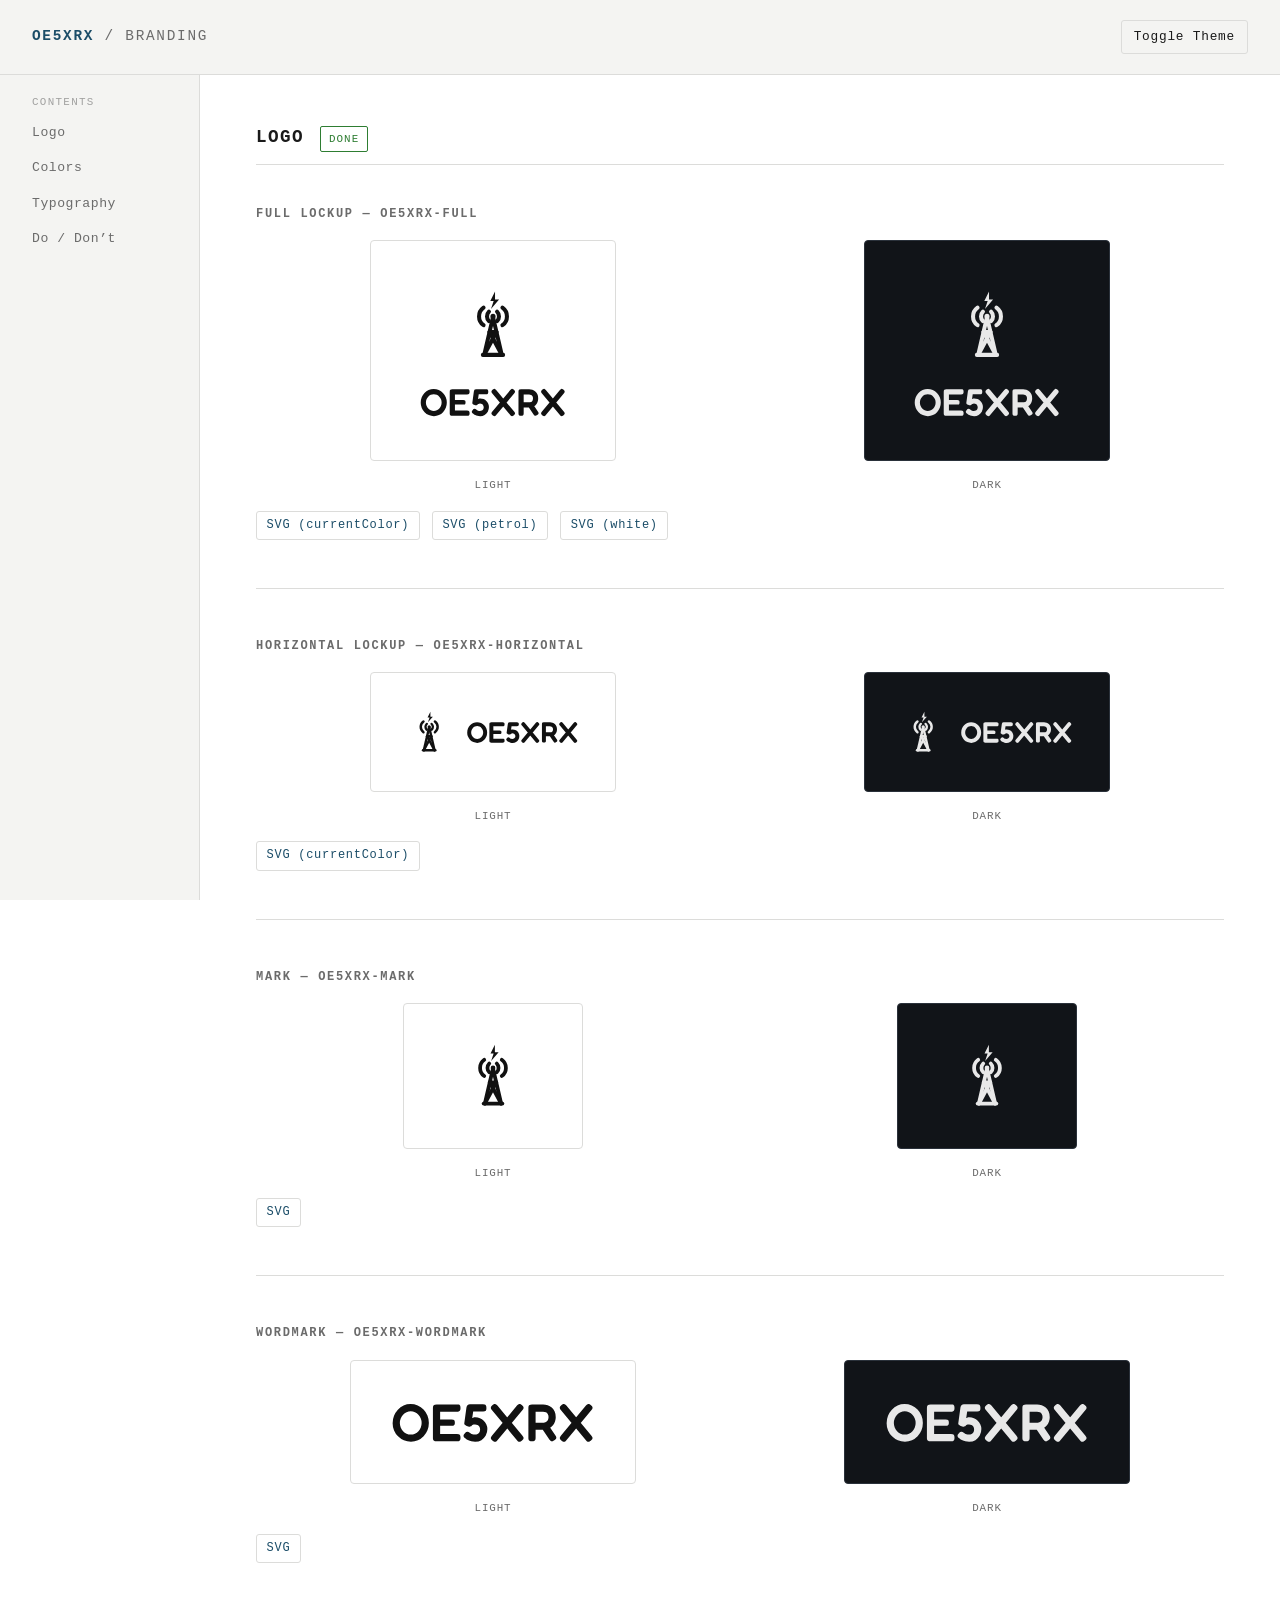
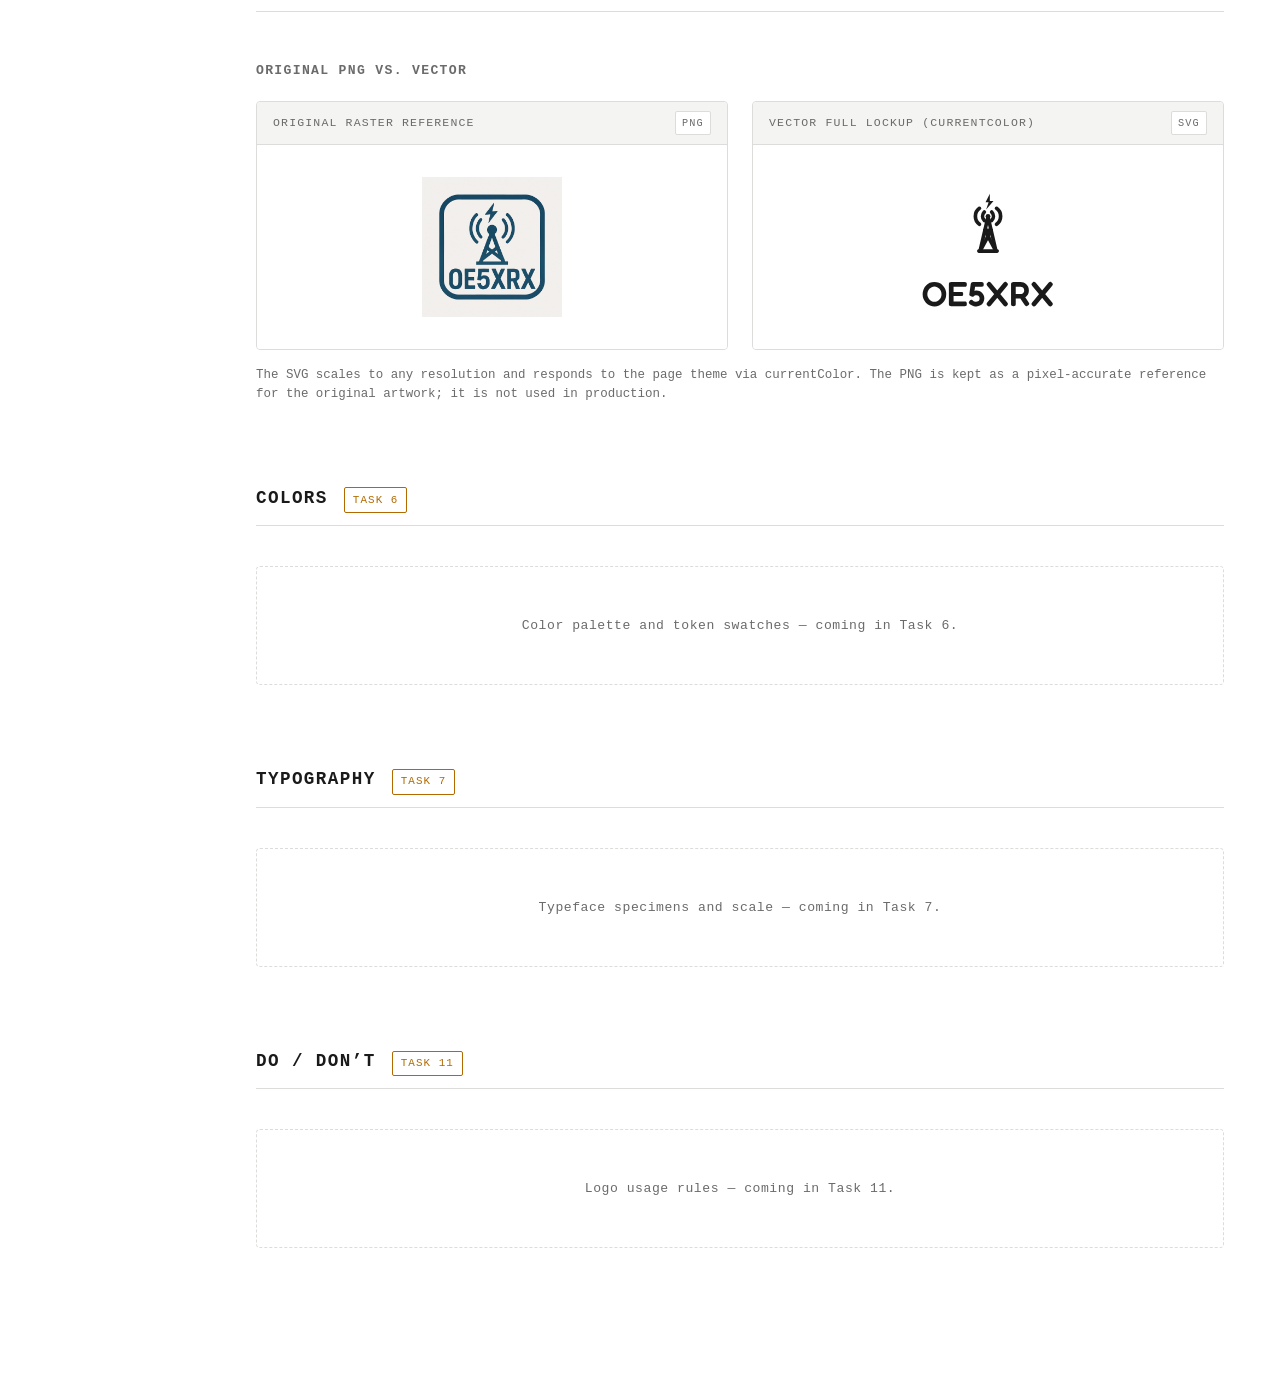
==== index.html @ 79e634cf "feat(site): guideline scaffold with theme toggle and logo section Co-Authored-By: Claude Sonnet 4.6 " ====
<!DOCTYPE html>
<html lang="en">
<head>
  <meta charset="UTF-8">
  <meta name="viewport" content="width=device-width, initial-scale=1.0">
  <title>OE5XRX Branding</title>
  <link rel="stylesheet" href="color/tokens.css">
  <link rel="stylesheet" href="site.css">
</head>
<body>

<header class="site-header">
  <span class="wordmark">OE5XRX <span>/ Branding</span></span>
  <button id="theme-toggle">Toggle Theme</button>
</header>

<nav class="site-nav" aria-label="Sections">
  <span class="nav-label">Contents</span>
  <ul>
    <li><a href="#logo">Logo</a></li>
    <li><a href="#colors">Colors</a></li>
    <li><a href="#typography">Typography</a></li>
    <li><a href="#usage">Do / Don&rsquo;t</a></li>
  </ul>
</nav>

<main class="site-main">

  <!-- ── LOGO ─────────────────────────────────────────────────────────── -->
  <section id="logo" class="section">
    <div class="section-header">
      <h2>Logo</h2>
      <span class="badge done">Done</span>
    </div>

    <!-- Full lockup -->
    <div class="logo-variant">
      <p class="logo-variant-name">Full Lockup — oe5xrx-full</p>
      <div class="swatch-row">
        <div class="swatch-col">
          <div class="swatch-light">
            <svg xmlns="http://www.w3.org/2000/svg" viewBox="0 0 200 172" role="img" aria-label="OE5XRX">
  <!-- Vertical lockup: mark centered top, wordmark below -->

  <!-- Mark (128x128 viewBox) centered in 200-wide canvas, scaled to 96px wide -->
  <!-- scale = 96/128 = 0.75, centered: x_offset = (200 - 96) / 2 = 52 -->
  <g transform="translate(52, 10) scale(0.75)">
    <g fill="none" stroke="currentColor" stroke-width="6"
       stroke-linecap="round" stroke-linejoin="round">
      <path d="M58 44 a10 10 0 0 0 0 14"/>
      <path d="M50 38 a16 16 0 0 0 0 26"/>
      <path d="M70 44 a10 10 0 0 1 0 14"/>
      <path d="M78 38 a16 16 0 0 1 0 26"/>
      <path d="M64 52 L51 108"/>
      <path d="M64 52 L77 108"/>
      <path d="M49 108 L79 108"/>
      <path d="M58.9 74 L69.1 74"/>
      <path d="M58.9 74 L77 108"/>
      <path d="M69.1 74 L51 108"/>
    </g>
    <circle cx="64" cy="51" r="3.8" fill="currentColor"/>
    <path d="M67 14 L60 28 L65 28 L61 40 L73 26 L67 26 Z" fill="currentColor"/>
  </g>

  <!-- Wordmark (360x96 viewBox) scaled to fit 176px wide, centered in 200 canvas -->
  <!-- scale = 176/360 = 0.4889, height = 96 * 0.4889 = 46.93px -->
  <!-- x_offset = (200 - 176) / 2 = 12 -->
  <!-- y_offset = 10 (top) + 96 (mark at scale 0.75) + 14 (gap) = 120 -->
  <g transform="translate(12, 120) scale(0.4889)">
    <path fill="currentColor" d="M45.80010411244143 79.84331077563769Q39.56643508322321 79.84331077563769 34.122949452074906 77.48314679854244Q28.6794638209266 75.12298282144717 24.547826652785005 70.92113482561166Q20.416189484643414 66.71928682977617 18.072228006246746 61.200191574547574Q15.728266527850078 55.68109631931898 15.728266527850078 49.373558884772024Q15.728266527850078 42.89081207704321 18.004267525594308 37.21235741618492Q20.28026852333854 31.533902755326636 24.307039519347562 27.25322154944885Q28.333810515356586 22.972540343571062 33.66197013847753 20.552967204580952Q38.99012976159847 18.133394065590842 45.06687379457937 18.133394065590842Q51.31975533576262 18.133394065590842 56.76419496018663 20.4873856622295Q62.208634584610635 22.841377258868157 66.29196430292865 27.06984364542278Q70.37529402124665 31.2983100319774 72.70235289297626 36.9217344017253Q75.02941176470588 42.5451587714732 75.02941176470588 49.042222266714724Q75.02941176470588 55.36368945127404 72.75566111400312 60.938872315434004Q70.48191046330037 66.51405517959397 66.43658471904374 70.78290174303281Q62.39125897478711 75.05174830647165 57.11474713445237 77.44752954105468Q51.838235294117645 79.84331077563769 45.80010411244143 79.84331077563769ZM45.33613488614215 68.01548672566372Q49.051405517959395 68.01548672566372 52.308107756376884 66.55726184279021Q55.56480999479438 65.09903695991672 58.011387298282145 62.51743883394066Q60.45796460176991 59.9358407079646 61.82977615825091 56.46560333618458Q63.20158771473191 52.995365964404556 63.20158771473191 49.001319178016224Q63.20158771473191 45.07274856845393 61.802771993753254 41.62701717855284Q60.40395627277459 38.18128578865175 57.94117647058823 35.54567933368038Q55.47839666840187 32.91007287870901 52.26818197297941 31.43564549713691Q49.057967277556955 29.96121811556481 45.39832252477535 29.96121811556481Q41.73867777199375 29.96121811556481 38.508979698073915 31.43564549713691Q35.27928162415409 32.91007287870901 32.81650182196773 35.52947683498178Q30.353722019781365 38.148880791254555 28.954906298802708 41.61875011415838Q27.55609057782405 45.088619437062206 27.55609057782405 49.04491903887778Q27.55609057782405 52.93636127017179 28.97200893631789 56.3928362523999Q30.387927294811732 59.849311234628026 32.83360445948291 62.45797159857378Q35.27928162415409 65.06663196251952 38.48210113434136 66.54105934409162Q41.684920644528646 68.01548672566372 45.33613488614215 68.01548672566372Z"/>
    <path fill="currentColor" d="M87.52693909422176 79.08719416970328Q84.7401093180635 79.08719416970328 83.5033185840708 78.26086673607497Q82.26652785007809 77.43453930244665 81.96948204060385 76.04652524726706Q81.67243623112962 74.65851119208746 81.67243623112962 73.11387298282145V24.54958355023426Q81.67243623112962 21.190265486725664 83.00644195731391 19.926470588235297Q84.34044768349818 18.66267568974493 87.78617907339927 18.66267568974493H120.96889640812077Q122.56754294638209 18.66267568974493 123.88534617386779 18.975923997917757Q125.20314940135347 19.289172306090585 126.01327433628319 20.525963040083294Q126.8233992712129 21.762753774076003 126.8233992712129 24.635996876626763Q126.8233992712129 27.422826652785012 125.9970718375846 28.659617386777725Q125.17074440395628 29.896408120770438 123.82593701197294 30.19345393024467Q122.48112961998959 30.4904997397189 120.88248308172827 30.4904997397189H93.4678552837064V43.301275377407606H112.24115044247787Q113.83979698073921 43.301275377407606 115.0225793857366 43.587519521082775Q116.205361790734 43.873763664757945 116.89666840187402 44.94852941176471Q117.58797501301406 46.023295158771475 117.58797501301406 48.57248828735034Q117.58797501301406 50.98125976054139 116.89666840187402 52.08302967204581Q116.205361790734 53.18479958355024 114.95236855804269 53.427837064029156Q113.69937532535138 53.670874544508074 112.06832378969287 53.670874544508074H93.4678552837064V67.25937011972931H120.96889640812077Q122.56754294638209 67.25937011972931 123.88534617386779 67.57261842790214Q125.20314940135347 67.88586673607496 126.01327433628319 69.12265747006768Q126.8233992712129 70.35944820406039 126.8233992712129 73.20028630921395Q126.8233992712129 75.98711608537221 125.9970718375846 77.22390681936491Q125.17074440395628 78.46069755335763 123.82593701197294 78.77394586153045Q122.48112961998959 79.08719416970328 120.88248308172827 79.08719416970328Z"/>
    <path fill="currentColor" d="M150.81389901093183 79.85411244143675Q147.30335762623636 79.85411244143675 144.5489328474753 79.1574049973972Q141.79450806871424 78.46069755335763 139.75839406559086 77.4615434669443Q137.7222800624675 76.46238938053098 136.39907600208227 75.53884695471109Q135.07587194169705 74.6153045288912 134.42777199375328 74.12922956793336Q133.32600208224883 73.20028630921395 132.54288131181676 72.27134305049454Q131.7597605413847 71.34239979177512 131.7597605413847 70.08940655908381Q131.7597605413847 69.09565330557002 132.31064549713693 68.04249089016139Q132.86153045288913 66.98932847475274 134.08211868818324 65.67152524726706Q135.1190786048933 64.42933368037481 136.15063768870382 63.85684539302447Q137.18219677251435 63.28435710567413 138.17595002602812 63.28435710567413Q139.0832899531494 63.28435710567413 140.09864653826133 63.75422956793337Q141.11400312337327 64.22410203019261 142.62623633524208 65.48789692868299Q143.1447162935971 65.90916189484643 144.00884955752213 66.49785268089536Q144.87298282144718 67.0865434669443 146.35821186881833 67.52941176470588Q147.8434409161895 67.97228006246746 150.2630140551796 67.97228006246746Q152.9202238417491 67.97228006246746 154.8537220197814 66.97852680895366Q156.78722019781367 65.98477355543987 157.8403826132223 64.14308953669963Q158.89354502863094 62.301405517959395 158.89354502863094 59.74141072358147Q158.89354502863094 57.300234252993235 157.79717595002603 55.43154606975534Q156.70080687142115 53.56285788651744 154.81051535658514 52.49349297241021Q152.9202238417491 51.42412805830297 150.5546590317543 51.42412805830297Q149.29086413326394 51.42412805830297 148.21609838625716 51.73197553357626Q147.1413326392504 52.03982300884956 146.36361270171787 52.504294638209274Q145.58589276418533 52.96876626756898 145.11061946902657 53.44403956272775Q144.3761061946903 54.124544508068716 143.59298542425822 54.610619469026545Q142.80986465382614 55.09669442998438 141.6000780843311 55.16150442477877Q140.56311816762104 55.291124414367516 139.47214992191567 55.021082769390944Q138.38118167621033 54.75104112441437 136.92295679333682 54.04893284747528Q134.7734252993233 52.96876626756898 133.87148620510152 52.10463300364394Q132.96954711087977 51.2404997397189 132.96954711087977 49.98750650702759L136.42608016657994 24.506376887038Q136.59890681936494 23.37220197813639 137.0039692868298 21.984187922956796Q137.40903175429466 20.596173867777203 138.62961998958878 19.559213951067157Q139.8502082248829 18.52225403435711 142.36699635606456 18.554659031754298L163.4842529932327 18.608667360749614Q165.05049453409686 18.608667360749614 166.33589276418536 18.92191566892244Q167.62129099427383 19.23516397709527 168.43141592920355 20.498958875585636Q169.24154086413327 21.762753774076003 169.24154086413327 24.657600208224885Q169.24154086413327 27.304008328995316 168.48542425819886 28.497592399791777Q167.72930765226445 29.69117647058824 166.47091358667362 29.961218115564815Q165.21251952108278 30.23125976054139 163.75429463820927 30.23125976054139H147.56259760541386L146.01795939614786 41.065330557001566Q146.69846434148883 40.590057261842794 147.49238677771996 40.31461478396669Q148.28630921395109 40.039172306090585 149.08563248308175 39.85014315460698Q149.88495575221242 39.66111400312338 150.66267568974493 39.66111400312338H151.19195731389902Q155.05895366996359 39.66111400312338 158.58029672045814 41.19495054659032Q162.10163977095266 42.72878709005727 164.8344612181156 45.450806871421136Q167.56728266527853 48.17282665278501 169.17133003643937 51.67256637168142Q170.77537740760022 55.17230609057783 170.77537740760022 59.104112441436754Q170.77537740760022 65.05583029672046 168.13977095262885 69.73295158771472Q165.50416449765748 74.410072878709 160.9944690265487 77.13209266007289Q156.4847735554399 79.85411244143675 150.81389901093183 79.85411244143675Z"/>
    <path fill="currentColor" d="M227.50572618427904 77.80179593961479Q225.75585632483086 79.29242581988548 224.43805309734518 79.76229828214471Q223.12024986985946 80.23217074440396 221.89966163456535 79.5894716293597Q220.67907339927123 78.94677251431547 219.21004685059867 77.25091098386257L178.46616345653308 28.416579906298807Q176.3598386257158 26.072618427902135 176.36523945861535 24.214731910463303Q176.37064029151486 22.35684539302447 178.8982300884956 20.088495575221245Q180.6480999479438 18.511452368558047 181.9659031754295 18.0577824049974Q183.2837064029152 17.604112441436754 184.53129880270694 18.23060905778241Q185.77889120249873 18.857105674128064 187.19390942217598 20.606975533576268L227.93779281624157 69.56012493492973Q230.13053097345136 71.97969807391983 230.1521343050495 73.77277459656429Q230.17373763664762 75.56585111920874 227.50572618427904 77.80179593961479ZM178.95223841749092 77.80179593961479Q176.37064029151486 75.56585111920874 176.36523945861535 73.77277459656429Q176.3598386257158 71.97969807391983 178.5201717855284 69.56012493492973L219.26405517959398 20.606975533576268Q220.73308172826654 18.857105674128064 221.95366996356066 18.23060905778241Q223.17425819885477 17.604112441436754 224.50826392503905 18.0577824049974Q225.84226965122335 18.511452368558047 227.55973451327435 20.088495575221245Q230.17373763664762 22.35684539302447 230.1521343050495 24.214731910463303Q230.13053097345136 26.072618427902135 227.99180114523688 28.416579906298807L187.2479177511713 77.25091098386257Q185.83289953149404 78.94677251431547 184.58530713170228 79.5894716293597Q183.3377147319105 80.23217074440396 182.0199115044248 79.76229828214471Q180.70210827693913 79.29242581988548 178.95223841749092 77.80179593961479Z"/>
    <path fill="currentColor" d="M243.7730348776679 79.03318584070797Q240.98620510150965 79.03318584070797 239.74941436751692 78.20685840707965Q238.5126236335242 77.38053097345133 238.21557782405 75.99251691827173Q237.91853201457576 74.60450286309214 237.91853201457576 73.05986465382614V24.517178552837066Q237.91853201457576 23.00494534096825 238.24798282144718 21.6763404476835Q238.5774336283186 20.347735554398753 239.8142243623113 19.50520562207184Q241.051015096304 18.66267568974493 243.85944820406039 18.66267568974493H262.0710567412806Q265.8408381051536 18.66267568974493 269.4972019781364 19.953474752732955Q273.1535658511192 21.24427381572098 276.13482561166063 23.84747527329516Q279.116085372202 26.45067673086934 280.90376106194697 30.355478917230613Q282.69143675169187 34.260281103591886 282.69143675169187 39.542295679333684Q282.69143675169187 43.031233732431026 281.6382743362832 46.390551795939615Q280.58511192087457 49.74986985944821 278.47338625715776 52.57450546590318Q276.36166059344094 55.39914107235815 273.2183758459136 57.402850078084334Q270.0750910983863 59.40655908381052 265.8624414367517 60.16267568974493H249.71395106715255V73.14627798021864Q249.71395106715255 74.69091618948465 249.40070275897972 76.03572358146799Q249.0874544508069 77.38053097345133 247.85066371681415 78.20685840707965Q246.61387298282145 79.03318584070797 243.7730348776679 79.03318584070797ZM280.40148360229045 77.51015096304009Q277.54984383133785 79.57326913066112 275.80537480478915 79.09259500260282Q274.0609057782405 78.61192087454451 272.21382092660076 76.03032274856845L257.3507287870901 54.16775117126497L270.59357105674127 52.407079646017706L281.92451847995835 69.13885996876627Q283.231520041645 71.06155648099949 283.56097084851643 72.4009630400833Q283.89042165538785 73.74036959916711 283.1343050494535 74.90694950546592Q282.37818844351904 76.07352941176471 280.40148360229045 77.51015096304009ZM249.71395106715255 48.486074960957836H263.04320666319626Q264.4042165538782 48.486074960957836 265.8084331077564 47.972995835502346Q267.2126496616346 47.459916710046855 268.34142373763666 46.352745965642896Q269.4701978136387 45.245575221238944 270.1831077563769 43.54971369078605Q270.8960176991151 41.85385216033316 270.8960176991151 39.45588235294118Q270.8960176991151 36.66905257678293 269.7888469547111 34.65994273815721Q268.68167621030716 32.6508328995315 266.67256637168146 31.5706663196252Q264.6634565330557 30.4904997397189 261.8982300884956 30.4904997397189H249.71395106715255Z"/>
    <path fill="currentColor" d="M340.36153045288916 77.80179593961479Q338.61166059344094 79.29242581988548 337.29385736595526 79.76229828214471Q335.9760541384696 80.23217074440396 334.7554659031755 79.5894716293597Q333.53487766788135 78.94677251431547 332.0658511192088 77.25091098386257L291.32196772514317 28.416579906298807Q289.21564289432587 26.072618427902135 289.2210437272254 24.214731910463303Q289.22644456012495 22.35684539302447 291.7540343571057 20.088495575221245Q293.5039042165539 18.511452368558047 294.8217074440396 18.0577824049974Q296.1395106715253 17.604112441436754 297.38710307131703 18.23060905778241Q298.6346954711088 18.857105674128064 300.04971369078606 20.606975533576268L340.7935970848516 69.56012493492973Q342.98633524206144 71.97969807391983 343.00793857365954 73.77277459656429Q343.0295419052577 75.56585111920874 340.36153045288916 77.80179593961479ZM291.808042686101 77.80179593961479Q289.22644456012495 75.56585111920874 289.2210437272254 73.77277459656429Q289.21564289432587 71.97969807391983 291.3759760541385 69.56012493492973L332.11985944820407 20.606975533576268Q333.5888859968766 18.857105674128064 334.8094742321707 18.23060905778241Q336.03006246746486 17.604112441436754 337.36406819364913 18.0577824049974Q338.6980739198334 18.511452368558047 340.41553878188444 20.088495575221245Q343.0295419052577 22.35684539302447 343.00793857365954 24.214731910463303Q342.98633524206144 26.072618427902135 340.84760541384696 28.416579906298807L300.1037220197814 77.25091098386257Q298.6887038001041 78.94677251431547 297.44111140031237 79.5894716293597Q296.19351900052055 80.23217074440396 294.87571577303487 79.76229828214471Q293.5579125455492 79.29242581988548 291.808042686101 77.80179593961479Z"/>
  </g>
</svg>
          </div>
          <span class="swatch-label">Light</span>
        </div>
        <div class="swatch-col">
          <div class="swatch-dark">
            <svg xmlns="http://www.w3.org/2000/svg" viewBox="0 0 200 172" role="img" aria-label="OE5XRX">
  <!-- Vertical lockup: mark centered top, wordmark below -->

  <!-- Mark (128x128 viewBox) centered in 200-wide canvas, scaled to 96px wide -->
  <!-- scale = 96/128 = 0.75, centered: x_offset = (200 - 96) / 2 = 52 -->
  <g transform="translate(52, 10) scale(0.75)">
    <g fill="none" stroke="currentColor" stroke-width="6"
       stroke-linecap="round" stroke-linejoin="round">
      <path d="M58 44 a10 10 0 0 0 0 14"/>
      <path d="M50 38 a16 16 0 0 0 0 26"/>
      <path d="M70 44 a10 10 0 0 1 0 14"/>
      <path d="M78 38 a16 16 0 0 1 0 26"/>
      <path d="M64 52 L51 108"/>
      <path d="M64 52 L77 108"/>
      <path d="M49 108 L79 108"/>
      <path d="M58.9 74 L69.1 74"/>
      <path d="M58.9 74 L77 108"/>
      <path d="M69.1 74 L51 108"/>
    </g>
    <circle cx="64" cy="51" r="3.8" fill="currentColor"/>
    <path d="M67 14 L60 28 L65 28 L61 40 L73 26 L67 26 Z" fill="currentColor"/>
  </g>

  <!-- Wordmark (360x96 viewBox) scaled to fit 176px wide, centered in 200 canvas -->
  <!-- scale = 176/360 = 0.4889, height = 96 * 0.4889 = 46.93px -->
  <!-- x_offset = (200 - 176) / 2 = 12 -->
  <!-- y_offset = 10 (top) + 96 (mark at scale 0.75) + 14 (gap) = 120 -->
  <g transform="translate(12, 120) scale(0.4889)">
    <path fill="currentColor" d="M45.80010411244143 79.84331077563769Q39.56643508322321 79.84331077563769 34.122949452074906 77.48314679854244Q28.6794638209266 75.12298282144717 24.547826652785005 70.92113482561166Q20.416189484643414 66.71928682977617 18.072228006246746 61.200191574547574Q15.728266527850078 55.68109631931898 15.728266527850078 49.373558884772024Q15.728266527850078 42.89081207704321 18.004267525594308 37.21235741618492Q20.28026852333854 31.533902755326636 24.307039519347562 27.25322154944885Q28.333810515356586 22.972540343571062 33.66197013847753 20.552967204580952Q38.99012976159847 18.133394065590842 45.06687379457937 18.133394065590842Q51.31975533576262 18.133394065590842 56.76419496018663 20.4873856622295Q62.208634584610635 22.841377258868157 66.29196430292865 27.06984364542278Q70.37529402124665 31.2983100319774 72.70235289297626 36.9217344017253Q75.02941176470588 42.5451587714732 75.02941176470588 49.042222266714724Q75.02941176470588 55.36368945127404 72.75566111400312 60.938872315434004Q70.48191046330037 66.51405517959397 66.43658471904374 70.78290174303281Q62.39125897478711 75.05174830647165 57.11474713445237 77.44752954105468Q51.838235294117645 79.84331077563769 45.80010411244143 79.84331077563769ZM45.33613488614215 68.01548672566372Q49.051405517959395 68.01548672566372 52.308107756376884 66.55726184279021Q55.56480999479438 65.09903695991672 58.011387298282145 62.51743883394066Q60.45796460176991 59.9358407079646 61.82977615825091 56.46560333618458Q63.20158771473191 52.995365964404556 63.20158771473191 49.001319178016224Q63.20158771473191 45.07274856845393 61.802771993753254 41.62701717855284Q60.40395627277459 38.18128578865175 57.94117647058823 35.54567933368038Q55.47839666840187 32.91007287870901 52.26818197297941 31.43564549713691Q49.057967277556955 29.96121811556481 45.39832252477535 29.96121811556481Q41.73867777199375 29.96121811556481 38.508979698073915 31.43564549713691Q35.27928162415409 32.91007287870901 32.81650182196773 35.52947683498178Q30.353722019781365 38.148880791254555 28.954906298802708 41.61875011415838Q27.55609057782405 45.088619437062206 27.55609057782405 49.04491903887778Q27.55609057782405 52.93636127017179 28.97200893631789 56.3928362523999Q30.387927294811732 59.849311234628026 32.83360445948291 62.45797159857378Q35.27928162415409 65.06663196251952 38.48210113434136 66.54105934409162Q41.684920644528646 68.01548672566372 45.33613488614215 68.01548672566372Z"/>
    <path fill="currentColor" d="M87.52693909422176 79.08719416970328Q84.7401093180635 79.08719416970328 83.5033185840708 78.26086673607497Q82.26652785007809 77.43453930244665 81.96948204060385 76.04652524726706Q81.67243623112962 74.65851119208746 81.67243623112962 73.11387298282145V24.54958355023426Q81.67243623112962 21.190265486725664 83.00644195731391 19.926470588235297Q84.34044768349818 18.66267568974493 87.78617907339927 18.66267568974493H120.96889640812077Q122.56754294638209 18.66267568974493 123.88534617386779 18.975923997917757Q125.20314940135347 19.289172306090585 126.01327433628319 20.525963040083294Q126.8233992712129 21.762753774076003 126.8233992712129 24.635996876626763Q126.8233992712129 27.422826652785012 125.9970718375846 28.659617386777725Q125.17074440395628 29.896408120770438 123.82593701197294 30.19345393024467Q122.48112961998959 30.4904997397189 120.88248308172827 30.4904997397189H93.4678552837064V43.301275377407606H112.24115044247787Q113.83979698073921 43.301275377407606 115.0225793857366 43.587519521082775Q116.205361790734 43.873763664757945 116.89666840187402 44.94852941176471Q117.58797501301406 46.023295158771475 117.58797501301406 48.57248828735034Q117.58797501301406 50.98125976054139 116.89666840187402 52.08302967204581Q116.205361790734 53.18479958355024 114.95236855804269 53.427837064029156Q113.69937532535138 53.670874544508074 112.06832378969287 53.670874544508074H93.4678552837064V67.25937011972931H120.96889640812077Q122.56754294638209 67.25937011972931 123.88534617386779 67.57261842790214Q125.20314940135347 67.88586673607496 126.01327433628319 69.12265747006768Q126.8233992712129 70.35944820406039 126.8233992712129 73.20028630921395Q126.8233992712129 75.98711608537221 125.9970718375846 77.22390681936491Q125.17074440395628 78.46069755335763 123.82593701197294 78.77394586153045Q122.48112961998959 79.08719416970328 120.88248308172827 79.08719416970328Z"/>
    <path fill="currentColor" d="M150.81389901093183 79.85411244143675Q147.30335762623636 79.85411244143675 144.5489328474753 79.1574049973972Q141.79450806871424 78.46069755335763 139.75839406559086 77.4615434669443Q137.7222800624675 76.46238938053098 136.39907600208227 75.53884695471109Q135.07587194169705 74.6153045288912 134.42777199375328 74.12922956793336Q133.32600208224883 73.20028630921395 132.54288131181676 72.27134305049454Q131.7597605413847 71.34239979177512 131.7597605413847 70.08940655908381Q131.7597605413847 69.09565330557002 132.31064549713693 68.04249089016139Q132.86153045288913 66.98932847475274 134.08211868818324 65.67152524726706Q135.1190786048933 64.42933368037481 136.15063768870382 63.85684539302447Q137.18219677251435 63.28435710567413 138.17595002602812 63.28435710567413Q139.0832899531494 63.28435710567413 140.09864653826133 63.75422956793337Q141.11400312337327 64.22410203019261 142.62623633524208 65.48789692868299Q143.1447162935971 65.90916189484643 144.00884955752213 66.49785268089536Q144.87298282144718 67.0865434669443 146.35821186881833 67.52941176470588Q147.8434409161895 67.97228006246746 150.2630140551796 67.97228006246746Q152.9202238417491 67.97228006246746 154.8537220197814 66.97852680895366Q156.78722019781367 65.98477355543987 157.8403826132223 64.14308953669963Q158.89354502863094 62.301405517959395 158.89354502863094 59.74141072358147Q158.89354502863094 57.300234252993235 157.79717595002603 55.43154606975534Q156.70080687142115 53.56285788651744 154.81051535658514 52.49349297241021Q152.9202238417491 51.42412805830297 150.5546590317543 51.42412805830297Q149.29086413326394 51.42412805830297 148.21609838625716 51.73197553357626Q147.1413326392504 52.03982300884956 146.36361270171787 52.504294638209274Q145.58589276418533 52.96876626756898 145.11061946902657 53.44403956272775Q144.3761061946903 54.124544508068716 143.59298542425822 54.610619469026545Q142.80986465382614 55.09669442998438 141.6000780843311 55.16150442477877Q140.56311816762104 55.291124414367516 139.47214992191567 55.021082769390944Q138.38118167621033 54.75104112441437 136.92295679333682 54.04893284747528Q134.7734252993233 52.96876626756898 133.87148620510152 52.10463300364394Q132.96954711087977 51.2404997397189 132.96954711087977 49.98750650702759L136.42608016657994 24.506376887038Q136.59890681936494 23.37220197813639 137.0039692868298 21.984187922956796Q137.40903175429466 20.596173867777203 138.62961998958878 19.559213951067157Q139.8502082248829 18.52225403435711 142.36699635606456 18.554659031754298L163.4842529932327 18.608667360749614Q165.05049453409686 18.608667360749614 166.33589276418536 18.92191566892244Q167.62129099427383 19.23516397709527 168.43141592920355 20.498958875585636Q169.24154086413327 21.762753774076003 169.24154086413327 24.657600208224885Q169.24154086413327 27.304008328995316 168.48542425819886 28.497592399791777Q167.72930765226445 29.69117647058824 166.47091358667362 29.961218115564815Q165.21251952108278 30.23125976054139 163.75429463820927 30.23125976054139H147.56259760541386L146.01795939614786 41.065330557001566Q146.69846434148883 40.590057261842794 147.49238677771996 40.31461478396669Q148.28630921395109 40.039172306090585 149.08563248308175 39.85014315460698Q149.88495575221242 39.66111400312338 150.66267568974493 39.66111400312338H151.19195731389902Q155.05895366996359 39.66111400312338 158.58029672045814 41.19495054659032Q162.10163977095266 42.72878709005727 164.8344612181156 45.450806871421136Q167.56728266527853 48.17282665278501 169.17133003643937 51.67256637168142Q170.77537740760022 55.17230609057783 170.77537740760022 59.104112441436754Q170.77537740760022 65.05583029672046 168.13977095262885 69.73295158771472Q165.50416449765748 74.410072878709 160.9944690265487 77.13209266007289Q156.4847735554399 79.85411244143675 150.81389901093183 79.85411244143675Z"/>
    <path fill="currentColor" d="M227.50572618427904 77.80179593961479Q225.75585632483086 79.29242581988548 224.43805309734518 79.76229828214471Q223.12024986985946 80.23217074440396 221.89966163456535 79.5894716293597Q220.67907339927123 78.94677251431547 219.21004685059867 77.25091098386257L178.46616345653308 28.416579906298807Q176.3598386257158 26.072618427902135 176.36523945861535 24.214731910463303Q176.37064029151486 22.35684539302447 178.8982300884956 20.088495575221245Q180.6480999479438 18.511452368558047 181.9659031754295 18.0577824049974Q183.2837064029152 17.604112441436754 184.53129880270694 18.23060905778241Q185.77889120249873 18.857105674128064 187.19390942217598 20.606975533576268L227.93779281624157 69.56012493492973Q230.13053097345136 71.97969807391983 230.1521343050495 73.77277459656429Q230.17373763664762 75.56585111920874 227.50572618427904 77.80179593961479ZM178.95223841749092 77.80179593961479Q176.37064029151486 75.56585111920874 176.36523945861535 73.77277459656429Q176.3598386257158 71.97969807391983 178.5201717855284 69.56012493492973L219.26405517959398 20.606975533576268Q220.73308172826654 18.857105674128064 221.95366996356066 18.23060905778241Q223.17425819885477 17.604112441436754 224.50826392503905 18.0577824049974Q225.84226965122335 18.511452368558047 227.55973451327435 20.088495575221245Q230.17373763664762 22.35684539302447 230.1521343050495 24.214731910463303Q230.13053097345136 26.072618427902135 227.99180114523688 28.416579906298807L187.2479177511713 77.25091098386257Q185.83289953149404 78.94677251431547 184.58530713170228 79.5894716293597Q183.3377147319105 80.23217074440396 182.0199115044248 79.76229828214471Q180.70210827693913 79.29242581988548 178.95223841749092 77.80179593961479Z"/>
    <path fill="currentColor" d="M243.7730348776679 79.03318584070797Q240.98620510150965 79.03318584070797 239.74941436751692 78.20685840707965Q238.5126236335242 77.38053097345133 238.21557782405 75.99251691827173Q237.91853201457576 74.60450286309214 237.91853201457576 73.05986465382614V24.517178552837066Q237.91853201457576 23.00494534096825 238.24798282144718 21.6763404476835Q238.5774336283186 20.347735554398753 239.8142243623113 19.50520562207184Q241.051015096304 18.66267568974493 243.85944820406039 18.66267568974493H262.0710567412806Q265.8408381051536 18.66267568974493 269.4972019781364 19.953474752732955Q273.1535658511192 21.24427381572098 276.13482561166063 23.84747527329516Q279.116085372202 26.45067673086934 280.90376106194697 30.355478917230613Q282.69143675169187 34.260281103591886 282.69143675169187 39.542295679333684Q282.69143675169187 43.031233732431026 281.6382743362832 46.390551795939615Q280.58511192087457 49.74986985944821 278.47338625715776 52.57450546590318Q276.36166059344094 55.39914107235815 273.2183758459136 57.402850078084334Q270.0750910983863 59.40655908381052 265.8624414367517 60.16267568974493H249.71395106715255V73.14627798021864Q249.71395106715255 74.69091618948465 249.40070275897972 76.03572358146799Q249.0874544508069 77.38053097345133 247.85066371681415 78.20685840707965Q246.61387298282145 79.03318584070797 243.7730348776679 79.03318584070797ZM280.40148360229045 77.51015096304009Q277.54984383133785 79.57326913066112 275.80537480478915 79.09259500260282Q274.0609057782405 78.61192087454451 272.21382092660076 76.03032274856845L257.3507287870901 54.16775117126497L270.59357105674127 52.407079646017706L281.92451847995835 69.13885996876627Q283.231520041645 71.06155648099949 283.56097084851643 72.4009630400833Q283.89042165538785 73.74036959916711 283.1343050494535 74.90694950546592Q282.37818844351904 76.07352941176471 280.40148360229045 77.51015096304009ZM249.71395106715255 48.486074960957836H263.04320666319626Q264.4042165538782 48.486074960957836 265.8084331077564 47.972995835502346Q267.2126496616346 47.459916710046855 268.34142373763666 46.352745965642896Q269.4701978136387 45.245575221238944 270.1831077563769 43.54971369078605Q270.8960176991151 41.85385216033316 270.8960176991151 39.45588235294118Q270.8960176991151 36.66905257678293 269.7888469547111 34.65994273815721Q268.68167621030716 32.6508328995315 266.67256637168146 31.5706663196252Q264.6634565330557 30.4904997397189 261.8982300884956 30.4904997397189H249.71395106715255Z"/>
    <path fill="currentColor" d="M340.36153045288916 77.80179593961479Q338.61166059344094 79.29242581988548 337.29385736595526 79.76229828214471Q335.9760541384696 80.23217074440396 334.7554659031755 79.5894716293597Q333.53487766788135 78.94677251431547 332.0658511192088 77.25091098386257L291.32196772514317 28.416579906298807Q289.21564289432587 26.072618427902135 289.2210437272254 24.214731910463303Q289.22644456012495 22.35684539302447 291.7540343571057 20.088495575221245Q293.5039042165539 18.511452368558047 294.8217074440396 18.0577824049974Q296.1395106715253 17.604112441436754 297.38710307131703 18.23060905778241Q298.6346954711088 18.857105674128064 300.04971369078606 20.606975533576268L340.7935970848516 69.56012493492973Q342.98633524206144 71.97969807391983 343.00793857365954 73.77277459656429Q343.0295419052577 75.56585111920874 340.36153045288916 77.80179593961479ZM291.808042686101 77.80179593961479Q289.22644456012495 75.56585111920874 289.2210437272254 73.77277459656429Q289.21564289432587 71.97969807391983 291.3759760541385 69.56012493492973L332.11985944820407 20.606975533576268Q333.5888859968766 18.857105674128064 334.8094742321707 18.23060905778241Q336.03006246746486 17.604112441436754 337.36406819364913 18.0577824049974Q338.6980739198334 18.511452368558047 340.41553878188444 20.088495575221245Q343.0295419052577 22.35684539302447 343.00793857365954 24.214731910463303Q342.98633524206144 26.072618427902135 340.84760541384696 28.416579906298807L300.1037220197814 77.25091098386257Q298.6887038001041 78.94677251431547 297.44111140031237 79.5894716293597Q296.19351900052055 80.23217074440396 294.87571577303487 79.76229828214471Q293.5579125455492 79.29242581988548 291.808042686101 77.80179593961479Z"/>
  </g>
</svg>
          </div>
          <span class="swatch-label">Dark</span>
        </div>
      </div>
      <div class="logo-downloads">
        <a href="logo/oe5xrx-full.svg" download>SVG (currentColor)</a>
        <a href="logo/oe5xrx-full-petrol.svg" download>SVG (petrol)</a>
        <a href="logo/oe5xrx-full-white.svg" download>SVG (white)</a>
      </div>
    </div>

    <!-- Horizontal lockup -->
    <div class="logo-variant">
      <p class="logo-variant-name">Horizontal Lockup — oe5xrx-horizontal</p>
      <div class="swatch-row">
        <div class="swatch-col">
          <div class="swatch-light">
            <svg xmlns="http://www.w3.org/2000/svg" viewBox="0 0 330 96" role="img" aria-label="OE5XRX">
  <!-- Horizontal lockup: mark left, wordmark right, vertically centered -->

  <!-- Mark (128x128 viewBox) scaled to 96px tall (matches canvas height) -->
  <!-- scale = 96/128 = 0.75, mark placed at left with small margin: x_offset=0 -->
  <!-- mark rendered width = 128 * 0.75 = 96px -->
  <g transform="translate(0, 0) scale(0.75)">
    <g fill="none" stroke="currentColor" stroke-width="6"
       stroke-linecap="round" stroke-linejoin="round">
      <path d="M58 44 a10 10 0 0 0 0 14"/>
      <path d="M50 38 a16 16 0 0 0 0 26"/>
      <path d="M70 44 a10 10 0 0 1 0 14"/>
      <path d="M78 38 a16 16 0 0 1 0 26"/>
      <path d="M64 52 L51 108"/>
      <path d="M64 52 L77 108"/>
      <path d="M49 108 L79 108"/>
      <path d="M58.9 74 L69.1 74"/>
      <path d="M58.9 74 L77 108"/>
      <path d="M69.1 74 L51 108"/>
    </g>
    <circle cx="64" cy="51" r="3.8" fill="currentColor"/>
    <path d="M67 14 L60 28 L65 28 L61 40 L73 26 L67 26 Z" fill="currentColor"/>
  </g>

  <!-- Wordmark (360x96 viewBox) scaled to fit in remaining width -->
  <!-- Available width: 330 - 96 (mark) - 12 (gap) = 222px -->
  <!-- scale = 222/360 = 0.6167, height = 96 * 0.6167 = 59.2px -->
  <!-- Vertical center: (96 - 59.2) / 2 = 18.4 -->
  <!-- x_offset = 96 + 12 = 108 -->
  <g transform="translate(108, 18.4) scale(0.6167)">
    <path fill="currentColor" d="M45.80010411244143 79.84331077563769Q39.56643508322321 79.84331077563769 34.122949452074906 77.48314679854244Q28.6794638209266 75.12298282144717 24.547826652785005 70.92113482561166Q20.416189484643414 66.71928682977617 18.072228006246746 61.200191574547574Q15.728266527850078 55.68109631931898 15.728266527850078 49.373558884772024Q15.728266527850078 42.89081207704321 18.004267525594308 37.21235741618492Q20.28026852333854 31.533902755326636 24.307039519347562 27.25322154944885Q28.333810515356586 22.972540343571062 33.66197013847753 20.552967204580952Q38.99012976159847 18.133394065590842 45.06687379457937 18.133394065590842Q51.31975533576262 18.133394065590842 56.76419496018663 20.4873856622295Q62.208634584610635 22.841377258868157 66.29196430292865 27.06984364542278Q70.37529402124665 31.2983100319774 72.70235289297626 36.9217344017253Q75.02941176470588 42.5451587714732 75.02941176470588 49.042222266714724Q75.02941176470588 55.36368945127404 72.75566111400312 60.938872315434004Q70.48191046330037 66.51405517959397 66.43658471904374 70.78290174303281Q62.39125897478711 75.05174830647165 57.11474713445237 77.44752954105468Q51.838235294117645 79.84331077563769 45.80010411244143 79.84331077563769ZM45.33613488614215 68.01548672566372Q49.051405517959395 68.01548672566372 52.308107756376884 66.55726184279021Q55.56480999479438 65.09903695991672 58.011387298282145 62.51743883394066Q60.45796460176991 59.9358407079646 61.82977615825091 56.46560333618458Q63.20158771473191 52.995365964404556 63.20158771473191 49.001319178016224Q63.20158771473191 45.07274856845393 61.802771993753254 41.62701717855284Q60.40395627277459 38.18128578865175 57.94117647058823 35.54567933368038Q55.47839666840187 32.91007287870901 52.26818197297941 31.43564549713691Q49.057967277556955 29.96121811556481 45.39832252477535 29.96121811556481Q41.73867777199375 29.96121811556481 38.508979698073915 31.43564549713691Q35.27928162415409 32.91007287870901 32.81650182196773 35.52947683498178Q30.353722019781365 38.148880791254555 28.954906298802708 41.61875011415838Q27.55609057782405 45.088619437062206 27.55609057782405 49.04491903887778Q27.55609057782405 52.93636127017179 28.97200893631789 56.3928362523999Q30.387927294811732 59.849311234628026 32.83360445948291 62.45797159857378Q35.27928162415409 65.06663196251952 38.48210113434136 66.54105934409162Q41.684920644528646 68.01548672566372 45.33613488614215 68.01548672566372Z"/>
    <path fill="currentColor" d="M87.52693909422176 79.08719416970328Q84.7401093180635 79.08719416970328 83.5033185840708 78.26086673607497Q82.26652785007809 77.43453930244665 81.96948204060385 76.04652524726706Q81.67243623112962 74.65851119208746 81.67243623112962 73.11387298282145V24.54958355023426Q81.67243623112962 21.190265486725664 83.00644195731391 19.926470588235297Q84.34044768349818 18.66267568974493 87.78617907339927 18.66267568974493H120.96889640812077Q122.56754294638209 18.66267568974493 123.88534617386779 18.975923997917757Q125.20314940135347 19.289172306090585 126.01327433628319 20.525963040083294Q126.8233992712129 21.762753774076003 126.8233992712129 24.635996876626763Q126.8233992712129 27.422826652785012 125.9970718375846 28.659617386777725Q125.17074440395628 29.896408120770438 123.82593701197294 30.19345393024467Q122.48112961998959 30.4904997397189 120.88248308172827 30.4904997397189H93.4678552837064V43.301275377407606H112.24115044247787Q113.83979698073921 43.301275377407606 115.0225793857366 43.587519521082775Q116.205361790734 43.873763664757945 116.89666840187402 44.94852941176471Q117.58797501301406 46.023295158771475 117.58797501301406 48.57248828735034Q117.58797501301406 50.98125976054139 116.89666840187402 52.08302967204581Q116.205361790734 53.18479958355024 114.95236855804269 53.427837064029156Q113.69937532535138 53.670874544508074 112.06832378969287 53.670874544508074H93.4678552837064V67.25937011972931H120.96889640812077Q122.56754294638209 67.25937011972931 123.88534617386779 67.57261842790214Q125.20314940135347 67.88586673607496 126.01327433628319 69.12265747006768Q126.8233992712129 70.35944820406039 126.8233992712129 73.20028630921395Q126.8233992712129 75.98711608537221 125.9970718375846 77.22390681936491Q125.17074440395628 78.46069755335763 123.82593701197294 78.77394586153045Q122.48112961998959 79.08719416970328 120.88248308172827 79.08719416970328Z"/>
    <path fill="currentColor" d="M150.81389901093183 79.85411244143675Q147.30335762623636 79.85411244143675 144.5489328474753 79.1574049973972Q141.79450806871424 78.46069755335763 139.75839406559086 77.4615434669443Q137.7222800624675 76.46238938053098 136.39907600208227 75.53884695471109Q135.07587194169705 74.6153045288912 134.42777199375328 74.12922956793336Q133.32600208224883 73.20028630921395 132.54288131181676 72.27134305049454Q131.7597605413847 71.34239979177512 131.7597605413847 70.08940655908381Q131.7597605413847 69.09565330557002 132.31064549713693 68.04249089016139Q132.86153045288913 66.98932847475274 134.08211868818324 65.67152524726706Q135.1190786048933 64.42933368037481 136.15063768870382 63.85684539302447Q137.18219677251435 63.28435710567413 138.17595002602812 63.28435710567413Q139.0832899531494 63.28435710567413 140.09864653826133 63.75422956793337Q141.11400312337327 64.22410203019261 142.62623633524208 65.48789692868299Q143.1447162935971 65.90916189484643 144.00884955752213 66.49785268089536Q144.87298282144718 67.0865434669443 146.35821186881833 67.52941176470588Q147.8434409161895 67.97228006246746 150.2630140551796 67.97228006246746Q152.9202238417491 67.97228006246746 154.8537220197814 66.97852680895366Q156.78722019781367 65.98477355543987 157.8403826132223 64.14308953669963Q158.89354502863094 62.301405517959395 158.89354502863094 59.74141072358147Q158.89354502863094 57.300234252993235 157.79717595002603 55.43154606975534Q156.70080687142115 53.56285788651744 154.81051535658514 52.49349297241021Q152.9202238417491 51.42412805830297 150.5546590317543 51.42412805830297Q149.29086413326394 51.42412805830297 148.21609838625716 51.73197553357626Q147.1413326392504 52.03982300884956 146.36361270171787 52.504294638209274Q145.58589276418533 52.96876626756898 145.11061946902657 53.44403956272775Q144.3761061946903 54.124544508068716 143.59298542425822 54.610619469026545Q142.80986465382614 55.09669442998438 141.6000780843311 55.16150442477877Q140.56311816762104 55.291124414367516 139.47214992191567 55.021082769390944Q138.38118167621033 54.75104112441437 136.92295679333682 54.04893284747528Q134.7734252993233 52.96876626756898 133.87148620510152 52.10463300364394Q132.96954711087977 51.2404997397189 132.96954711087977 49.98750650702759L136.42608016657994 24.506376887038Q136.59890681936494 23.37220197813639 137.0039692868298 21.984187922956796Q137.40903175429466 20.596173867777203 138.62961998958878 19.559213951067157Q139.8502082248829 18.52225403435711 142.36699635606456 18.554659031754298L163.4842529932327 18.608667360749614Q165.05049453409686 18.608667360749614 166.33589276418536 18.92191566892244Q167.62129099427383 19.23516397709527 168.43141592920355 20.498958875585636Q169.24154086413327 21.762753774076003 169.24154086413327 24.657600208224885Q169.24154086413327 27.304008328995316 168.48542425819886 28.497592399791777Q167.72930765226445 29.69117647058824 166.47091358667362 29.961218115564815Q165.21251952108278 30.23125976054139 163.75429463820927 30.23125976054139H147.56259760541386L146.01795939614786 41.065330557001566Q146.69846434148883 40.590057261842794 147.49238677771996 40.31461478396669Q148.28630921395109 40.039172306090585 149.08563248308175 39.85014315460698Q149.88495575221242 39.66111400312338 150.66267568974493 39.66111400312338H151.19195731389902Q155.05895366996359 39.66111400312338 158.58029672045814 41.19495054659032Q162.10163977095266 42.72878709005727 164.8344612181156 45.450806871421136Q167.56728266527853 48.17282665278501 169.17133003643937 51.67256637168142Q170.77537740760022 55.17230609057783 170.77537740760022 59.104112441436754Q170.77537740760022 65.05583029672046 168.13977095262885 69.73295158771472Q165.50416449765748 74.410072878709 160.9944690265487 77.13209266007289Q156.4847735554399 79.85411244143675 150.81389901093183 79.85411244143675Z"/>
    <path fill="currentColor" d="M227.50572618427904 77.80179593961479Q225.75585632483086 79.29242581988548 224.43805309734518 79.76229828214471Q223.12024986985946 80.23217074440396 221.89966163456535 79.5894716293597Q220.67907339927123 78.94677251431547 219.21004685059867 77.25091098386257L178.46616345653308 28.416579906298807Q176.3598386257158 26.072618427902135 176.36523945861535 24.214731910463303Q176.37064029151486 22.35684539302447 178.8982300884956 20.088495575221245Q180.6480999479438 18.511452368558047 181.9659031754295 18.0577824049974Q183.2837064029152 17.604112441436754 184.53129880270694 18.23060905778241Q185.77889120249873 18.857105674128064 187.19390942217598 20.606975533576268L227.93779281624157 69.56012493492973Q230.13053097345136 71.97969807391983 230.1521343050495 73.77277459656429Q230.17373763664762 75.56585111920874 227.50572618427904 77.80179593961479ZM178.95223841749092 77.80179593961479Q176.37064029151486 75.56585111920874 176.36523945861535 73.77277459656429Q176.3598386257158 71.97969807391983 178.5201717855284 69.56012493492973L219.26405517959398 20.606975533576268Q220.73308172826654 18.857105674128064 221.95366996356066 18.23060905778241Q223.17425819885477 17.604112441436754 224.50826392503905 18.0577824049974Q225.84226965122335 18.511452368558047 227.55973451327435 20.088495575221245Q230.17373763664762 22.35684539302447 230.1521343050495 24.214731910463303Q230.13053097345136 26.072618427902135 227.99180114523688 28.416579906298807L187.2479177511713 77.25091098386257Q185.83289953149404 78.94677251431547 184.58530713170228 79.5894716293597Q183.3377147319105 80.23217074440396 182.0199115044248 79.76229828214471Q180.70210827693913 79.29242581988548 178.95223841749092 77.80179593961479Z"/>
    <path fill="currentColor" d="M243.7730348776679 79.03318584070797Q240.98620510150965 79.03318584070797 239.74941436751692 78.20685840707965Q238.5126236335242 77.38053097345133 238.21557782405 75.99251691827173Q237.91853201457576 74.60450286309214 237.91853201457576 73.05986465382614V24.517178552837066Q237.91853201457576 23.00494534096825 238.24798282144718 21.6763404476835Q238.5774336283186 20.347735554398753 239.8142243623113 19.50520562207184Q241.051015096304 18.66267568974493 243.85944820406039 18.66267568974493H262.0710567412806Q265.8408381051536 18.66267568974493 269.4972019781364 19.953474752732955Q273.1535658511192 21.24427381572098 276.13482561166063 23.84747527329516Q279.116085372202 26.45067673086934 280.90376106194697 30.355478917230613Q282.69143675169187 34.260281103591886 282.69143675169187 39.542295679333684Q282.69143675169187 43.031233732431026 281.6382743362832 46.390551795939615Q280.58511192087457 49.74986985944821 278.47338625715776 52.57450546590318Q276.36166059344094 55.39914107235815 273.2183758459136 57.402850078084334Q270.0750910983863 59.40655908381052 265.8624414367517 60.16267568974493H249.71395106715255V73.14627798021864Q249.71395106715255 74.69091618948465 249.40070275897972 76.03572358146799Q249.0874544508069 77.38053097345133 247.85066371681415 78.20685840707965Q246.61387298282145 79.03318584070797 243.7730348776679 79.03318584070797ZM280.40148360229045 77.51015096304009Q277.54984383133785 79.57326913066112 275.80537480478915 79.09259500260282Q274.0609057782405 78.61192087454451 272.21382092660076 76.03032274856845L257.3507287870901 54.16775117126497L270.59357105674127 52.407079646017706L281.92451847995835 69.13885996876627Q283.231520041645 71.06155648099949 283.56097084851643 72.4009630400833Q283.89042165538785 73.74036959916711 283.1343050494535 74.90694950546592Q282.37818844351904 76.07352941176471 280.40148360229045 77.51015096304009ZM249.71395106715255 48.486074960957836H263.04320666319626Q264.4042165538782 48.486074960957836 265.8084331077564 47.972995835502346Q267.2126496616346 47.459916710046855 268.34142373763666 46.352745965642896Q269.4701978136387 45.245575221238944 270.1831077563769 43.54971369078605Q270.8960176991151 41.85385216033316 270.8960176991151 39.45588235294118Q270.8960176991151 36.66905257678293 269.7888469547111 34.65994273815721Q268.68167621030716 32.6508328995315 266.67256637168146 31.5706663196252Q264.6634565330557 30.4904997397189 261.8982300884956 30.4904997397189H249.71395106715255Z"/>
    <path fill="currentColor" d="M340.36153045288916 77.80179593961479Q338.61166059344094 79.29242581988548 337.29385736595526 79.76229828214471Q335.9760541384696 80.23217074440396 334.7554659031755 79.5894716293597Q333.53487766788135 78.94677251431547 332.0658511192088 77.25091098386257L291.32196772514317 28.416579906298807Q289.21564289432587 26.072618427902135 289.2210437272254 24.214731910463303Q289.22644456012495 22.35684539302447 291.7540343571057 20.088495575221245Q293.5039042165539 18.511452368558047 294.8217074440396 18.0577824049974Q296.1395106715253 17.604112441436754 297.38710307131703 18.23060905778241Q298.6346954711088 18.857105674128064 300.04971369078606 20.606975533576268L340.7935970848516 69.56012493492973Q342.98633524206144 71.97969807391983 343.00793857365954 73.77277459656429Q343.0295419052577 75.56585111920874 340.36153045288916 77.80179593961479ZM291.808042686101 77.80179593961479Q289.22644456012495 75.56585111920874 289.2210437272254 73.77277459656429Q289.21564289432587 71.97969807391983 291.3759760541385 69.56012493492973L332.11985944820407 20.606975533576268Q333.5888859968766 18.857105674128064 334.8094742321707 18.23060905778241Q336.03006246746486 17.604112441436754 337.36406819364913 18.0577824049974Q338.6980739198334 18.511452368558047 340.41553878188444 20.088495575221245Q343.0295419052577 22.35684539302447 343.00793857365954 24.214731910463303Q342.98633524206144 26.072618427902135 340.84760541384696 28.416579906298807L300.1037220197814 77.25091098386257Q298.6887038001041 78.94677251431547 297.44111140031237 79.5894716293597Q296.19351900052055 80.23217074440396 294.87571577303487 79.76229828214471Q293.5579125455492 79.29242581988548 291.808042686101 77.80179593961479Z"/>
  </g>
</svg>
          </div>
          <span class="swatch-label">Light</span>
        </div>
        <div class="swatch-col">
          <div class="swatch-dark">
            <svg xmlns="http://www.w3.org/2000/svg" viewBox="0 0 330 96" role="img" aria-label="OE5XRX">
  <!-- Horizontal lockup: mark left, wordmark right, vertically centered -->

  <!-- Mark (128x128 viewBox) scaled to 96px tall (matches canvas height) -->
  <!-- scale = 96/128 = 0.75, mark placed at left with small margin: x_offset=0 -->
  <!-- mark rendered width = 128 * 0.75 = 96px -->
  <g transform="translate(0, 0) scale(0.75)">
    <g fill="none" stroke="currentColor" stroke-width="6"
       stroke-linecap="round" stroke-linejoin="round">
      <path d="M58 44 a10 10 0 0 0 0 14"/>
      <path d="M50 38 a16 16 0 0 0 0 26"/>
      <path d="M70 44 a10 10 0 0 1 0 14"/>
      <path d="M78 38 a16 16 0 0 1 0 26"/>
      <path d="M64 52 L51 108"/>
      <path d="M64 52 L77 108"/>
      <path d="M49 108 L79 108"/>
      <path d="M58.9 74 L69.1 74"/>
      <path d="M58.9 74 L77 108"/>
      <path d="M69.1 74 L51 108"/>
    </g>
    <circle cx="64" cy="51" r="3.8" fill="currentColor"/>
    <path d="M67 14 L60 28 L65 28 L61 40 L73 26 L67 26 Z" fill="currentColor"/>
  </g>

  <!-- Wordmark (360x96 viewBox) scaled to fit in remaining width -->
  <!-- Available width: 330 - 96 (mark) - 12 (gap) = 222px -->
  <!-- scale = 222/360 = 0.6167, height = 96 * 0.6167 = 59.2px -->
  <!-- Vertical center: (96 - 59.2) / 2 = 18.4 -->
  <!-- x_offset = 96 + 12 = 108 -->
  <g transform="translate(108, 18.4) scale(0.6167)">
    <path fill="currentColor" d="M45.80010411244143 79.84331077563769Q39.56643508322321 79.84331077563769 34.122949452074906 77.48314679854244Q28.6794638209266 75.12298282144717 24.547826652785005 70.92113482561166Q20.416189484643414 66.71928682977617 18.072228006246746 61.200191574547574Q15.728266527850078 55.68109631931898 15.728266527850078 49.373558884772024Q15.728266527850078 42.89081207704321 18.004267525594308 37.21235741618492Q20.28026852333854 31.533902755326636 24.307039519347562 27.25322154944885Q28.333810515356586 22.972540343571062 33.66197013847753 20.552967204580952Q38.99012976159847 18.133394065590842 45.06687379457937 18.133394065590842Q51.31975533576262 18.133394065590842 56.76419496018663 20.4873856622295Q62.208634584610635 22.841377258868157 66.29196430292865 27.06984364542278Q70.37529402124665 31.2983100319774 72.70235289297626 36.9217344017253Q75.02941176470588 42.5451587714732 75.02941176470588 49.042222266714724Q75.02941176470588 55.36368945127404 72.75566111400312 60.938872315434004Q70.48191046330037 66.51405517959397 66.43658471904374 70.78290174303281Q62.39125897478711 75.05174830647165 57.11474713445237 77.44752954105468Q51.838235294117645 79.84331077563769 45.80010411244143 79.84331077563769ZM45.33613488614215 68.01548672566372Q49.051405517959395 68.01548672566372 52.308107756376884 66.55726184279021Q55.56480999479438 65.09903695991672 58.011387298282145 62.51743883394066Q60.45796460176991 59.9358407079646 61.82977615825091 56.46560333618458Q63.20158771473191 52.995365964404556 63.20158771473191 49.001319178016224Q63.20158771473191 45.07274856845393 61.802771993753254 41.62701717855284Q60.40395627277459 38.18128578865175 57.94117647058823 35.54567933368038Q55.47839666840187 32.91007287870901 52.26818197297941 31.43564549713691Q49.057967277556955 29.96121811556481 45.39832252477535 29.96121811556481Q41.73867777199375 29.96121811556481 38.508979698073915 31.43564549713691Q35.27928162415409 32.91007287870901 32.81650182196773 35.52947683498178Q30.353722019781365 38.148880791254555 28.954906298802708 41.61875011415838Q27.55609057782405 45.088619437062206 27.55609057782405 49.04491903887778Q27.55609057782405 52.93636127017179 28.97200893631789 56.3928362523999Q30.387927294811732 59.849311234628026 32.83360445948291 62.45797159857378Q35.27928162415409 65.06663196251952 38.48210113434136 66.54105934409162Q41.684920644528646 68.01548672566372 45.33613488614215 68.01548672566372Z"/>
    <path fill="currentColor" d="M87.52693909422176 79.08719416970328Q84.7401093180635 79.08719416970328 83.5033185840708 78.26086673607497Q82.26652785007809 77.43453930244665 81.96948204060385 76.04652524726706Q81.67243623112962 74.65851119208746 81.67243623112962 73.11387298282145V24.54958355023426Q81.67243623112962 21.190265486725664 83.00644195731391 19.926470588235297Q84.34044768349818 18.66267568974493 87.78617907339927 18.66267568974493H120.96889640812077Q122.56754294638209 18.66267568974493 123.88534617386779 18.975923997917757Q125.20314940135347 19.289172306090585 126.01327433628319 20.525963040083294Q126.8233992712129 21.762753774076003 126.8233992712129 24.635996876626763Q126.8233992712129 27.422826652785012 125.9970718375846 28.659617386777725Q125.17074440395628 29.896408120770438 123.82593701197294 30.19345393024467Q122.48112961998959 30.4904997397189 120.88248308172827 30.4904997397189H93.4678552837064V43.301275377407606H112.24115044247787Q113.83979698073921 43.301275377407606 115.0225793857366 43.587519521082775Q116.205361790734 43.873763664757945 116.89666840187402 44.94852941176471Q117.58797501301406 46.023295158771475 117.58797501301406 48.57248828735034Q117.58797501301406 50.98125976054139 116.89666840187402 52.08302967204581Q116.205361790734 53.18479958355024 114.95236855804269 53.427837064029156Q113.69937532535138 53.670874544508074 112.06832378969287 53.670874544508074H93.4678552837064V67.25937011972931H120.96889640812077Q122.56754294638209 67.25937011972931 123.88534617386779 67.57261842790214Q125.20314940135347 67.88586673607496 126.01327433628319 69.12265747006768Q126.8233992712129 70.35944820406039 126.8233992712129 73.20028630921395Q126.8233992712129 75.98711608537221 125.9970718375846 77.22390681936491Q125.17074440395628 78.46069755335763 123.82593701197294 78.77394586153045Q122.48112961998959 79.08719416970328 120.88248308172827 79.08719416970328Z"/>
    <path fill="currentColor" d="M150.81389901093183 79.85411244143675Q147.30335762623636 79.85411244143675 144.5489328474753 79.1574049973972Q141.79450806871424 78.46069755335763 139.75839406559086 77.4615434669443Q137.7222800624675 76.46238938053098 136.39907600208227 75.53884695471109Q135.07587194169705 74.6153045288912 134.42777199375328 74.12922956793336Q133.32600208224883 73.20028630921395 132.54288131181676 72.27134305049454Q131.7597605413847 71.34239979177512 131.7597605413847 70.08940655908381Q131.7597605413847 69.09565330557002 132.31064549713693 68.04249089016139Q132.86153045288913 66.98932847475274 134.08211868818324 65.67152524726706Q135.1190786048933 64.42933368037481 136.15063768870382 63.85684539302447Q137.18219677251435 63.28435710567413 138.17595002602812 63.28435710567413Q139.0832899531494 63.28435710567413 140.09864653826133 63.75422956793337Q141.11400312337327 64.22410203019261 142.62623633524208 65.48789692868299Q143.1447162935971 65.90916189484643 144.00884955752213 66.49785268089536Q144.87298282144718 67.0865434669443 146.35821186881833 67.52941176470588Q147.8434409161895 67.97228006246746 150.2630140551796 67.97228006246746Q152.9202238417491 67.97228006246746 154.8537220197814 66.97852680895366Q156.78722019781367 65.98477355543987 157.8403826132223 64.14308953669963Q158.89354502863094 62.301405517959395 158.89354502863094 59.74141072358147Q158.89354502863094 57.300234252993235 157.79717595002603 55.43154606975534Q156.70080687142115 53.56285788651744 154.81051535658514 52.49349297241021Q152.9202238417491 51.42412805830297 150.5546590317543 51.42412805830297Q149.29086413326394 51.42412805830297 148.21609838625716 51.73197553357626Q147.1413326392504 52.03982300884956 146.36361270171787 52.504294638209274Q145.58589276418533 52.96876626756898 145.11061946902657 53.44403956272775Q144.3761061946903 54.124544508068716 143.59298542425822 54.610619469026545Q142.80986465382614 55.09669442998438 141.6000780843311 55.16150442477877Q140.56311816762104 55.291124414367516 139.47214992191567 55.021082769390944Q138.38118167621033 54.75104112441437 136.92295679333682 54.04893284747528Q134.7734252993233 52.96876626756898 133.87148620510152 52.10463300364394Q132.96954711087977 51.2404997397189 132.96954711087977 49.98750650702759L136.42608016657994 24.506376887038Q136.59890681936494 23.37220197813639 137.0039692868298 21.984187922956796Q137.40903175429466 20.596173867777203 138.62961998958878 19.559213951067157Q139.8502082248829 18.52225403435711 142.36699635606456 18.554659031754298L163.4842529932327 18.608667360749614Q165.05049453409686 18.608667360749614 166.33589276418536 18.92191566892244Q167.62129099427383 19.23516397709527 168.43141592920355 20.498958875585636Q169.24154086413327 21.762753774076003 169.24154086413327 24.657600208224885Q169.24154086413327 27.304008328995316 168.48542425819886 28.497592399791777Q167.72930765226445 29.69117647058824 166.47091358667362 29.961218115564815Q165.21251952108278 30.23125976054139 163.75429463820927 30.23125976054139H147.56259760541386L146.01795939614786 41.065330557001566Q146.69846434148883 40.590057261842794 147.49238677771996 40.31461478396669Q148.28630921395109 40.039172306090585 149.08563248308175 39.85014315460698Q149.88495575221242 39.66111400312338 150.66267568974493 39.66111400312338H151.19195731389902Q155.05895366996359 39.66111400312338 158.58029672045814 41.19495054659032Q162.10163977095266 42.72878709005727 164.8344612181156 45.450806871421136Q167.56728266527853 48.17282665278501 169.17133003643937 51.67256637168142Q170.77537740760022 55.17230609057783 170.77537740760022 59.104112441436754Q170.77537740760022 65.05583029672046 168.13977095262885 69.73295158771472Q165.50416449765748 74.410072878709 160.9944690265487 77.13209266007289Q156.4847735554399 79.85411244143675 150.81389901093183 79.85411244143675Z"/>
    <path fill="currentColor" d="M227.50572618427904 77.80179593961479Q225.75585632483086 79.29242581988548 224.43805309734518 79.76229828214471Q223.12024986985946 80.23217074440396 221.89966163456535 79.5894716293597Q220.67907339927123 78.94677251431547 219.21004685059867 77.25091098386257L178.46616345653308 28.416579906298807Q176.3598386257158 26.072618427902135 176.36523945861535 24.214731910463303Q176.37064029151486 22.35684539302447 178.8982300884956 20.088495575221245Q180.6480999479438 18.511452368558047 181.9659031754295 18.0577824049974Q183.2837064029152 17.604112441436754 184.53129880270694 18.23060905778241Q185.77889120249873 18.857105674128064 187.19390942217598 20.606975533576268L227.93779281624157 69.56012493492973Q230.13053097345136 71.97969807391983 230.1521343050495 73.77277459656429Q230.17373763664762 75.56585111920874 227.50572618427904 77.80179593961479ZM178.95223841749092 77.80179593961479Q176.37064029151486 75.56585111920874 176.36523945861535 73.77277459656429Q176.3598386257158 71.97969807391983 178.5201717855284 69.56012493492973L219.26405517959398 20.606975533576268Q220.73308172826654 18.857105674128064 221.95366996356066 18.23060905778241Q223.17425819885477 17.604112441436754 224.50826392503905 18.0577824049974Q225.84226965122335 18.511452368558047 227.55973451327435 20.088495575221245Q230.17373763664762 22.35684539302447 230.1521343050495 24.214731910463303Q230.13053097345136 26.072618427902135 227.99180114523688 28.416579906298807L187.2479177511713 77.25091098386257Q185.83289953149404 78.94677251431547 184.58530713170228 79.5894716293597Q183.3377147319105 80.23217074440396 182.0199115044248 79.76229828214471Q180.70210827693913 79.29242581988548 178.95223841749092 77.80179593961479Z"/>
    <path fill="currentColor" d="M243.7730348776679 79.03318584070797Q240.98620510150965 79.03318584070797 239.74941436751692 78.20685840707965Q238.5126236335242 77.38053097345133 238.21557782405 75.99251691827173Q237.91853201457576 74.60450286309214 237.91853201457576 73.05986465382614V24.517178552837066Q237.91853201457576 23.00494534096825 238.24798282144718 21.6763404476835Q238.5774336283186 20.347735554398753 239.8142243623113 19.50520562207184Q241.051015096304 18.66267568974493 243.85944820406039 18.66267568974493H262.0710567412806Q265.8408381051536 18.66267568974493 269.4972019781364 19.953474752732955Q273.1535658511192 21.24427381572098 276.13482561166063 23.84747527329516Q279.116085372202 26.45067673086934 280.90376106194697 30.355478917230613Q282.69143675169187 34.260281103591886 282.69143675169187 39.542295679333684Q282.69143675169187 43.031233732431026 281.6382743362832 46.390551795939615Q280.58511192087457 49.74986985944821 278.47338625715776 52.57450546590318Q276.36166059344094 55.39914107235815 273.2183758459136 57.402850078084334Q270.0750910983863 59.40655908381052 265.8624414367517 60.16267568974493H249.71395106715255V73.14627798021864Q249.71395106715255 74.69091618948465 249.40070275897972 76.03572358146799Q249.0874544508069 77.38053097345133 247.85066371681415 78.20685840707965Q246.61387298282145 79.03318584070797 243.7730348776679 79.03318584070797ZM280.40148360229045 77.51015096304009Q277.54984383133785 79.57326913066112 275.80537480478915 79.09259500260282Q274.0609057782405 78.61192087454451 272.21382092660076 76.03032274856845L257.3507287870901 54.16775117126497L270.59357105674127 52.407079646017706L281.92451847995835 69.13885996876627Q283.231520041645 71.06155648099949 283.56097084851643 72.4009630400833Q283.89042165538785 73.74036959916711 283.1343050494535 74.90694950546592Q282.37818844351904 76.07352941176471 280.40148360229045 77.51015096304009ZM249.71395106715255 48.486074960957836H263.04320666319626Q264.4042165538782 48.486074960957836 265.8084331077564 47.972995835502346Q267.2126496616346 47.459916710046855 268.34142373763666 46.352745965642896Q269.4701978136387 45.245575221238944 270.1831077563769 43.54971369078605Q270.8960176991151 41.85385216033316 270.8960176991151 39.45588235294118Q270.8960176991151 36.66905257678293 269.7888469547111 34.65994273815721Q268.68167621030716 32.6508328995315 266.67256637168146 31.5706663196252Q264.6634565330557 30.4904997397189 261.8982300884956 30.4904997397189H249.71395106715255Z"/>
    <path fill="currentColor" d="M340.36153045288916 77.80179593961479Q338.61166059344094 79.29242581988548 337.29385736595526 79.76229828214471Q335.9760541384696 80.23217074440396 334.7554659031755 79.5894716293597Q333.53487766788135 78.94677251431547 332.0658511192088 77.25091098386257L291.32196772514317 28.416579906298807Q289.21564289432587 26.072618427902135 289.2210437272254 24.214731910463303Q289.22644456012495 22.35684539302447 291.7540343571057 20.088495575221245Q293.5039042165539 18.511452368558047 294.8217074440396 18.0577824049974Q296.1395106715253 17.604112441436754 297.38710307131703 18.23060905778241Q298.6346954711088 18.857105674128064 300.04971369078606 20.606975533576268L340.7935970848516 69.56012493492973Q342.98633524206144 71.97969807391983 343.00793857365954 73.77277459656429Q343.0295419052577 75.56585111920874 340.36153045288916 77.80179593961479ZM291.808042686101 77.80179593961479Q289.22644456012495 75.56585111920874 289.2210437272254 73.77277459656429Q289.21564289432587 71.97969807391983 291.3759760541385 69.56012493492973L332.11985944820407 20.606975533576268Q333.5888859968766 18.857105674128064 334.8094742321707 18.23060905778241Q336.03006246746486 17.604112441436754 337.36406819364913 18.0577824049974Q338.6980739198334 18.511452368558047 340.41553878188444 20.088495575221245Q343.0295419052577 22.35684539302447 343.00793857365954 24.214731910463303Q342.98633524206144 26.072618427902135 340.84760541384696 28.416579906298807L300.1037220197814 77.25091098386257Q298.6887038001041 78.94677251431547 297.44111140031237 79.5894716293597Q296.19351900052055 80.23217074440396 294.87571577303487 79.76229828214471Q293.5579125455492 79.29242581988548 291.808042686101 77.80179593961479Z"/>
  </g>
</svg>
          </div>
          <span class="swatch-label">Dark</span>
        </div>
      </div>
      <div class="logo-downloads">
        <a href="logo/oe5xrx-horizontal.svg" download>SVG (currentColor)</a>
      </div>
    </div>

    <!-- Mark -->
    <div class="logo-variant">
      <p class="logo-variant-name">Mark — oe5xrx-mark</p>
      <div class="swatch-row">
        <div class="swatch-col">
          <div class="swatch-light mark">
            <svg xmlns="http://www.w3.org/2000/svg" viewBox="0 0 128 128" role="img" aria-label="OE5XRX">
  <g fill="none" stroke="currentColor" stroke-width="6"
     stroke-linecap="round" stroke-linejoin="round">
    <!-- Wellen: klein, im oberen Drittel um den Apex (x=64, y=51), zwei klar getrennte Bögen je Seite -->
    <!-- innerer Bogen links: von y=44 bis y=58 (dy=14), rx=10 -->
    <path d="M58 44 a10 10 0 0 0 0 14"/>
    <!-- äußerer Bogen links: von y=38 bis y=64 (dy=26), rx=16 -->
    <path d="M50 38 a16 16 0 0 0 0 26"/>
    <!-- innerer Bogen rechts -->
    <path d="M70 44 a10 10 0 0 1 0 14"/>
    <!-- äußerer Bogen rechts -->
    <path d="M78 38 a16 16 0 0 1 0 26"/>
    <!-- Mast-Beine: schlankes, hohes Dreieck (64,52) → (51,108) / (77,108) -->
    <path d="M64 52 L51 108"/>
    <path d="M64 52 L77 108"/>
    <!-- Basis waagrecht -->
    <path d="M49 108 L79 108"/>
    <!-- obere Querstrebe (auf den Beinen bei y=74):
         Beinsteigung: dx/dy = 13/56
         Links: 64 - 13*(74-52)/56 = 64 - 5.11 = 58.89
         Rechts: 64 + 5.11 = 69.11 -->
    <path d="M58.9 74 L69.1 74"/>
    <!-- X-Kreuzverstrebung: von Querstrebe zur gegenüberliegenden Basis -->
    <path d="M58.9 74 L77 108"/>
    <path d="M69.1 74 L51 108"/>
  </g>
  <!-- Apex-Knoten: klar an der Mastspitze -->
  <circle cx="64" cy="51" r="3.8" fill="currentColor"/>
  <!-- Blitz (kompakt, oben-mittig zentriert) -->
  <path d="M67 14 L60 28 L65 28 L61 40 L73 26 L67 26 Z" fill="currentColor"/>
</svg>
          </div>
          <span class="swatch-label">Light</span>
        </div>
        <div class="swatch-col">
          <div class="swatch-dark mark">
            <svg xmlns="http://www.w3.org/2000/svg" viewBox="0 0 128 128" role="img" aria-label="OE5XRX">
  <g fill="none" stroke="currentColor" stroke-width="6"
     stroke-linecap="round" stroke-linejoin="round">
    <!-- Wellen: klein, im oberen Drittel um den Apex (x=64, y=51), zwei klar getrennte Bögen je Seite -->
    <!-- innerer Bogen links: von y=44 bis y=58 (dy=14), rx=10 -->
    <path d="M58 44 a10 10 0 0 0 0 14"/>
    <!-- äußerer Bogen links: von y=38 bis y=64 (dy=26), rx=16 -->
    <path d="M50 38 a16 16 0 0 0 0 26"/>
    <!-- innerer Bogen rechts -->
    <path d="M70 44 a10 10 0 0 1 0 14"/>
    <!-- äußerer Bogen rechts -->
    <path d="M78 38 a16 16 0 0 1 0 26"/>
    <!-- Mast-Beine: schlankes, hohes Dreieck (64,52) → (51,108) / (77,108) -->
    <path d="M64 52 L51 108"/>
    <path d="M64 52 L77 108"/>
    <!-- Basis waagrecht -->
    <path d="M49 108 L79 108"/>
    <!-- obere Querstrebe (auf den Beinen bei y=74):
         Beinsteigung: dx/dy = 13/56
         Links: 64 - 13*(74-52)/56 = 64 - 5.11 = 58.89
         Rechts: 64 + 5.11 = 69.11 -->
    <path d="M58.9 74 L69.1 74"/>
    <!-- X-Kreuzverstrebung: von Querstrebe zur gegenüberliegenden Basis -->
    <path d="M58.9 74 L77 108"/>
    <path d="M69.1 74 L51 108"/>
  </g>
  <!-- Apex-Knoten: klar an der Mastspitze -->
  <circle cx="64" cy="51" r="3.8" fill="currentColor"/>
  <!-- Blitz (kompakt, oben-mittig zentriert) -->
  <path d="M67 14 L60 28 L65 28 L61 40 L73 26 L67 26 Z" fill="currentColor"/>
</svg>
          </div>
          <span class="swatch-label">Dark</span>
        </div>
      </div>
      <div class="logo-downloads">
        <a href="logo/oe5xrx-mark.svg" download>SVG</a>
      </div>
    </div>

    <!-- Wordmark -->
    <div class="logo-variant">
      <p class="logo-variant-name">Wordmark — oe5xrx-wordmark</p>
      <div class="swatch-row">
        <div class="swatch-col">
          <div class="swatch-light wordmark">
            <svg xmlns="http://www.w3.org/2000/svg" viewBox="0 0 360 96" role="img" aria-label="OE5XRX">
  <path fill="currentColor" d="M45.80010411244143 79.84331077563769Q39.56643508322321 79.84331077563769 34.122949452074906 77.48314679854244Q28.6794638209266 75.12298282144717 24.547826652785005 70.92113482561166Q20.416189484643414 66.71928682977617 18.072228006246746 61.200191574547574Q15.728266527850078 55.68109631931898 15.728266527850078 49.373558884772024Q15.728266527850078 42.89081207704321 18.004267525594308 37.21235741618492Q20.28026852333854 31.533902755326636 24.307039519347562 27.25322154944885Q28.333810515356586 22.972540343571062 33.66197013847753 20.552967204580952Q38.99012976159847 18.133394065590842 45.06687379457937 18.133394065590842Q51.31975533576262 18.133394065590842 56.76419496018663 20.4873856622295Q62.208634584610635 22.841377258868157 66.29196430292865 27.06984364542278Q70.37529402124665 31.2983100319774 72.70235289297626 36.9217344017253Q75.02941176470588 42.5451587714732 75.02941176470588 49.042222266714724Q75.02941176470588 55.36368945127404 72.75566111400312 60.938872315434004Q70.48191046330037 66.51405517959397 66.43658471904374 70.78290174303281Q62.39125897478711 75.05174830647165 57.11474713445237 77.44752954105468Q51.838235294117645 79.84331077563769 45.80010411244143 79.84331077563769ZM45.33613488614215 68.01548672566372Q49.051405517959395 68.01548672566372 52.308107756376884 66.55726184279021Q55.56480999479438 65.09903695991672 58.011387298282145 62.51743883394066Q60.45796460176991 59.9358407079646 61.82977615825091 56.46560333618458Q63.20158771473191 52.995365964404556 63.20158771473191 49.001319178016224Q63.20158771473191 45.07274856845393 61.802771993753254 41.62701717855284Q60.40395627277459 38.18128578865175 57.94117647058823 35.54567933368038Q55.47839666840187 32.91007287870901 52.26818197297941 31.43564549713691Q49.057967277556955 29.96121811556481 45.39832252477535 29.96121811556481Q41.73867777199375 29.96121811556481 38.508979698073915 31.43564549713691Q35.27928162415409 32.91007287870901 32.81650182196773 35.52947683498178Q30.353722019781365 38.148880791254555 28.954906298802708 41.61875011415838Q27.55609057782405 45.088619437062206 27.55609057782405 49.04491903887778Q27.55609057782405 52.93636127017179 28.97200893631789 56.3928362523999Q30.387927294811732 59.849311234628026 32.83360445948291 62.45797159857378Q35.27928162415409 65.06663196251952 38.48210113434136 66.54105934409162Q41.684920644528646 68.01548672566372 45.33613488614215 68.01548672566372Z"/>
  <path fill="currentColor" d="M87.52693909422176 79.08719416970328Q84.7401093180635 79.08719416970328 83.5033185840708 78.26086673607497Q82.26652785007809 77.43453930244665 81.96948204060385 76.04652524726706Q81.67243623112962 74.65851119208746 81.67243623112962 73.11387298282145V24.54958355023426Q81.67243623112962 21.190265486725664 83.00644195731391 19.926470588235297Q84.34044768349818 18.66267568974493 87.78617907339927 18.66267568974493H120.96889640812077Q122.56754294638209 18.66267568974493 123.88534617386779 18.975923997917757Q125.20314940135347 19.289172306090585 126.01327433628319 20.525963040083294Q126.8233992712129 21.762753774076003 126.8233992712129 24.635996876626763Q126.8233992712129 27.422826652785012 125.9970718375846 28.659617386777725Q125.17074440395628 29.896408120770438 123.82593701197294 30.19345393024467Q122.48112961998959 30.4904997397189 120.88248308172827 30.4904997397189H93.4678552837064V43.301275377407606H112.24115044247787Q113.83979698073921 43.301275377407606 115.0225793857366 43.587519521082775Q116.205361790734 43.873763664757945 116.89666840187402 44.94852941176471Q117.58797501301406 46.023295158771475 117.58797501301406 48.57248828735034Q117.58797501301406 50.98125976054139 116.89666840187402 52.08302967204581Q116.205361790734 53.18479958355024 114.95236855804269 53.427837064029156Q113.69937532535138 53.670874544508074 112.06832378969287 53.670874544508074H93.4678552837064V67.25937011972931H120.96889640812077Q122.56754294638209 67.25937011972931 123.88534617386779 67.57261842790214Q125.20314940135347 67.88586673607496 126.01327433628319 69.12265747006768Q126.8233992712129 70.35944820406039 126.8233992712129 73.20028630921395Q126.8233992712129 75.98711608537221 125.9970718375846 77.22390681936491Q125.17074440395628 78.46069755335763 123.82593701197294 78.77394586153045Q122.48112961998959 79.08719416970328 120.88248308172827 79.08719416970328Z"/>
  <path fill="currentColor" d="M150.81389901093183 79.85411244143675Q147.30335762623636 79.85411244143675 144.5489328474753 79.1574049973972Q141.79450806871424 78.46069755335763 139.75839406559086 77.4615434669443Q137.7222800624675 76.46238938053098 136.39907600208227 75.53884695471109Q135.07587194169705 74.6153045288912 134.42777199375328 74.12922956793336Q133.32600208224883 73.20028630921395 132.54288131181676 72.27134305049454Q131.7597605413847 71.34239979177512 131.7597605413847 70.08940655908381Q131.7597605413847 69.09565330557002 132.31064549713693 68.04249089016139Q132.86153045288913 66.98932847475274 134.08211868818324 65.67152524726706Q135.1190786048933 64.42933368037481 136.15063768870382 63.85684539302447Q137.18219677251435 63.28435710567413 138.17595002602812 63.28435710567413Q139.0832899531494 63.28435710567413 140.09864653826133 63.75422956793337Q141.11400312337327 64.22410203019261 142.62623633524208 65.48789692868299Q143.1447162935971 65.90916189484643 144.00884955752213 66.49785268089536Q144.87298282144718 67.0865434669443 146.35821186881833 67.52941176470588Q147.8434409161895 67.97228006246746 150.2630140551796 67.97228006246746Q152.9202238417491 67.97228006246746 154.8537220197814 66.97852680895366Q156.78722019781367 65.98477355543987 157.8403826132223 64.14308953669963Q158.89354502863094 62.301405517959395 158.89354502863094 59.74141072358147Q158.89354502863094 57.300234252993235 157.79717595002603 55.43154606975534Q156.70080687142115 53.56285788651744 154.81051535658514 52.49349297241021Q152.9202238417491 51.42412805830297 150.5546590317543 51.42412805830297Q149.29086413326394 51.42412805830297 148.21609838625716 51.73197553357626Q147.1413326392504 52.03982300884956 146.36361270171787 52.504294638209274Q145.58589276418533 52.96876626756898 145.11061946902657 53.44403956272775Q144.3761061946903 54.124544508068716 143.59298542425822 54.610619469026545Q142.80986465382614 55.09669442998438 141.6000780843311 55.16150442477877Q140.56311816762104 55.291124414367516 139.47214992191567 55.021082769390944Q138.38118167621033 54.75104112441437 136.92295679333682 54.04893284747528Q134.7734252993233 52.96876626756898 133.87148620510152 52.10463300364394Q132.96954711087977 51.2404997397189 132.96954711087977 49.98750650702759L136.42608016657994 24.506376887038Q136.59890681936494 23.37220197813639 137.0039692868298 21.984187922956796Q137.40903175429466 20.596173867777203 138.62961998958878 19.559213951067157Q139.8502082248829 18.52225403435711 142.36699635606456 18.554659031754298L163.4842529932327 18.608667360749614Q165.05049453409686 18.608667360749614 166.33589276418536 18.92191566892244Q167.62129099427383 19.23516397709527 168.43141592920355 20.498958875585636Q169.24154086413327 21.762753774076003 169.24154086413327 24.657600208224885Q169.24154086413327 27.304008328995316 168.48542425819886 28.497592399791777Q167.72930765226445 29.69117647058824 166.47091358667362 29.961218115564815Q165.21251952108278 30.23125976054139 163.75429463820927 30.23125976054139H147.56259760541386L146.01795939614786 41.065330557001566Q146.69846434148883 40.590057261842794 147.49238677771996 40.31461478396669Q148.28630921395109 40.039172306090585 149.08563248308175 39.85014315460698Q149.88495575221242 39.66111400312338 150.66267568974493 39.66111400312338H151.19195731389902Q155.05895366996359 39.66111400312338 158.58029672045814 41.19495054659032Q162.10163977095266 42.72878709005727 164.8344612181156 45.450806871421136Q167.56728266527853 48.17282665278501 169.17133003643937 51.67256637168142Q170.77537740760022 55.17230609057783 170.77537740760022 59.104112441436754Q170.77537740760022 65.05583029672046 168.13977095262885 69.73295158771472Q165.50416449765748 74.410072878709 160.9944690265487 77.13209266007289Q156.4847735554399 79.85411244143675 150.81389901093183 79.85411244143675Z"/>
  <path fill="currentColor" d="M227.50572618427904 77.80179593961479Q225.75585632483086 79.29242581988548 224.43805309734518 79.76229828214471Q223.12024986985946 80.23217074440396 221.89966163456535 79.5894716293597Q220.67907339927123 78.94677251431547 219.21004685059867 77.25091098386257L178.46616345653308 28.416579906298807Q176.3598386257158 26.072618427902135 176.36523945861535 24.214731910463303Q176.37064029151486 22.35684539302447 178.8982300884956 20.088495575221245Q180.6480999479438 18.511452368558047 181.9659031754295 18.0577824049974Q183.2837064029152 17.604112441436754 184.53129880270694 18.23060905778241Q185.77889120249873 18.857105674128064 187.19390942217598 20.606975533576268L227.93779281624157 69.56012493492973Q230.13053097345136 71.97969807391983 230.1521343050495 73.77277459656429Q230.17373763664762 75.56585111920874 227.50572618427904 77.80179593961479ZM178.95223841749092 77.80179593961479Q176.37064029151486 75.56585111920874 176.36523945861535 73.77277459656429Q176.3598386257158 71.97969807391983 178.5201717855284 69.56012493492973L219.26405517959398 20.606975533576268Q220.73308172826654 18.857105674128064 221.95366996356066 18.23060905778241Q223.17425819885477 17.604112441436754 224.50826392503905 18.0577824049974Q225.84226965122335 18.511452368558047 227.55973451327435 20.088495575221245Q230.17373763664762 22.35684539302447 230.1521343050495 24.214731910463303Q230.13053097345136 26.072618427902135 227.99180114523688 28.416579906298807L187.2479177511713 77.25091098386257Q185.83289953149404 78.94677251431547 184.58530713170228 79.5894716293597Q183.3377147319105 80.23217074440396 182.0199115044248 79.76229828214471Q180.70210827693913 79.29242581988548 178.95223841749092 77.80179593961479Z"/>
  <path fill="currentColor" d="M243.7730348776679 79.03318584070797Q240.98620510150965 79.03318584070797 239.74941436751692 78.20685840707965Q238.5126236335242 77.38053097345133 238.21557782405 75.99251691827173Q237.91853201457576 74.60450286309214 237.91853201457576 73.05986465382614V24.517178552837066Q237.91853201457576 23.00494534096825 238.24798282144718 21.6763404476835Q238.5774336283186 20.347735554398753 239.8142243623113 19.50520562207184Q241.051015096304 18.66267568974493 243.85944820406039 18.66267568974493H262.0710567412806Q265.8408381051536 18.66267568974493 269.4972019781364 19.953474752732955Q273.1535658511192 21.24427381572098 276.13482561166063 23.84747527329516Q279.116085372202 26.45067673086934 280.90376106194697 30.355478917230613Q282.69143675169187 34.260281103591886 282.69143675169187 39.542295679333684Q282.69143675169187 43.031233732431026 281.6382743362832 46.390551795939615Q280.58511192087457 49.74986985944821 278.47338625715776 52.57450546590318Q276.36166059344094 55.39914107235815 273.2183758459136 57.402850078084334Q270.0750910983863 59.40655908381052 265.8624414367517 60.16267568974493H249.71395106715255V73.14627798021864Q249.71395106715255 74.69091618948465 249.40070275897972 76.03572358146799Q249.0874544508069 77.38053097345133 247.85066371681415 78.20685840707965Q246.61387298282145 79.03318584070797 243.7730348776679 79.03318584070797ZM280.40148360229045 77.51015096304009Q277.54984383133785 79.57326913066112 275.80537480478915 79.09259500260282Q274.0609057782405 78.61192087454451 272.21382092660076 76.03032274856845L257.3507287870901 54.16775117126497L270.59357105674127 52.407079646017706L281.92451847995835 69.13885996876627Q283.231520041645 71.06155648099949 283.56097084851643 72.4009630400833Q283.89042165538785 73.74036959916711 283.1343050494535 74.90694950546592Q282.37818844351904 76.07352941176471 280.40148360229045 77.51015096304009ZM249.71395106715255 48.486074960957836H263.04320666319626Q264.4042165538782 48.486074960957836 265.8084331077564 47.972995835502346Q267.2126496616346 47.459916710046855 268.34142373763666 46.352745965642896Q269.4701978136387 45.245575221238944 270.1831077563769 43.54971369078605Q270.8960176991151 41.85385216033316 270.8960176991151 39.45588235294118Q270.8960176991151 36.66905257678293 269.7888469547111 34.65994273815721Q268.68167621030716 32.6508328995315 266.67256637168146 31.5706663196252Q264.6634565330557 30.4904997397189 261.8982300884956 30.4904997397189H249.71395106715255Z"/>
  <path fill="currentColor" d="M340.36153045288916 77.80179593961479Q338.61166059344094 79.29242581988548 337.29385736595526 79.76229828214471Q335.9760541384696 80.23217074440396 334.7554659031755 79.5894716293597Q333.53487766788135 78.94677251431547 332.0658511192088 77.25091098386257L291.32196772514317 28.416579906298807Q289.21564289432587 26.072618427902135 289.2210437272254 24.214731910463303Q289.22644456012495 22.35684539302447 291.7540343571057 20.088495575221245Q293.5039042165539 18.511452368558047 294.8217074440396 18.0577824049974Q296.1395106715253 17.604112441436754 297.38710307131703 18.23060905778241Q298.6346954711088 18.857105674128064 300.04971369078606 20.606975533576268L340.7935970848516 69.56012493492973Q342.98633524206144 71.97969807391983 343.00793857365954 73.77277459656429Q343.0295419052577 75.56585111920874 340.36153045288916 77.80179593961479ZM291.808042686101 77.80179593961479Q289.22644456012495 75.56585111920874 289.2210437272254 73.77277459656429Q289.21564289432587 71.97969807391983 291.3759760541385 69.56012493492973L332.11985944820407 20.606975533576268Q333.5888859968766 18.857105674128064 334.8094742321707 18.23060905778241Q336.03006246746486 17.604112441436754 337.36406819364913 18.0577824049974Q338.6980739198334 18.511452368558047 340.41553878188444 20.088495575221245Q343.0295419052577 22.35684539302447 343.00793857365954 24.214731910463303Q342.98633524206144 26.072618427902135 340.84760541384696 28.416579906298807L300.1037220197814 77.25091098386257Q298.6887038001041 78.94677251431547 297.44111140031237 79.5894716293597Q296.19351900052055 80.23217074440396 294.87571577303487 79.76229828214471Q293.5579125455492 79.29242581988548 291.808042686101 77.80179593961479Z"/>
</svg>
          </div>
          <span class="swatch-label">Light</span>
        </div>
        <div class="swatch-col">
          <div class="swatch-dark wordmark">
            <svg xmlns="http://www.w3.org/2000/svg" viewBox="0 0 360 96" role="img" aria-label="OE5XRX">
  <path fill="currentColor" d="M45.80010411244143 79.84331077563769Q39.56643508322321 79.84331077563769 34.122949452074906 77.48314679854244Q28.6794638209266 75.12298282144717 24.547826652785005 70.92113482561166Q20.416189484643414 66.71928682977617 18.072228006246746 61.200191574547574Q15.728266527850078 55.68109631931898 15.728266527850078 49.373558884772024Q15.728266527850078 42.89081207704321 18.004267525594308 37.21235741618492Q20.28026852333854 31.533902755326636 24.307039519347562 27.25322154944885Q28.333810515356586 22.972540343571062 33.66197013847753 20.552967204580952Q38.99012976159847 18.133394065590842 45.06687379457937 18.133394065590842Q51.31975533576262 18.133394065590842 56.76419496018663 20.4873856622295Q62.208634584610635 22.841377258868157 66.29196430292865 27.06984364542278Q70.37529402124665 31.2983100319774 72.70235289297626 36.9217344017253Q75.02941176470588 42.5451587714732 75.02941176470588 49.042222266714724Q75.02941176470588 55.36368945127404 72.75566111400312 60.938872315434004Q70.48191046330037 66.51405517959397 66.43658471904374 70.78290174303281Q62.39125897478711 75.05174830647165 57.11474713445237 77.44752954105468Q51.838235294117645 79.84331077563769 45.80010411244143 79.84331077563769ZM45.33613488614215 68.01548672566372Q49.051405517959395 68.01548672566372 52.308107756376884 66.55726184279021Q55.56480999479438 65.09903695991672 58.011387298282145 62.51743883394066Q60.45796460176991 59.9358407079646 61.82977615825091 56.46560333618458Q63.20158771473191 52.995365964404556 63.20158771473191 49.001319178016224Q63.20158771473191 45.07274856845393 61.802771993753254 41.62701717855284Q60.40395627277459 38.18128578865175 57.94117647058823 35.54567933368038Q55.47839666840187 32.91007287870901 52.26818197297941 31.43564549713691Q49.057967277556955 29.96121811556481 45.39832252477535 29.96121811556481Q41.73867777199375 29.96121811556481 38.508979698073915 31.43564549713691Q35.27928162415409 32.91007287870901 32.81650182196773 35.52947683498178Q30.353722019781365 38.148880791254555 28.954906298802708 41.61875011415838Q27.55609057782405 45.088619437062206 27.55609057782405 49.04491903887778Q27.55609057782405 52.93636127017179 28.97200893631789 56.3928362523999Q30.387927294811732 59.849311234628026 32.83360445948291 62.45797159857378Q35.27928162415409 65.06663196251952 38.48210113434136 66.54105934409162Q41.684920644528646 68.01548672566372 45.33613488614215 68.01548672566372Z"/>
  <path fill="currentColor" d="M87.52693909422176 79.08719416970328Q84.7401093180635 79.08719416970328 83.5033185840708 78.26086673607497Q82.26652785007809 77.43453930244665 81.96948204060385 76.04652524726706Q81.67243623112962 74.65851119208746 81.67243623112962 73.11387298282145V24.54958355023426Q81.67243623112962 21.190265486725664 83.00644195731391 19.926470588235297Q84.34044768349818 18.66267568974493 87.78617907339927 18.66267568974493H120.96889640812077Q122.56754294638209 18.66267568974493 123.88534617386779 18.975923997917757Q125.20314940135347 19.289172306090585 126.01327433628319 20.525963040083294Q126.8233992712129 21.762753774076003 126.8233992712129 24.635996876626763Q126.8233992712129 27.422826652785012 125.9970718375846 28.659617386777725Q125.17074440395628 29.896408120770438 123.82593701197294 30.19345393024467Q122.48112961998959 30.4904997397189 120.88248308172827 30.4904997397189H93.4678552837064V43.301275377407606H112.24115044247787Q113.83979698073921 43.301275377407606 115.0225793857366 43.587519521082775Q116.205361790734 43.873763664757945 116.89666840187402 44.94852941176471Q117.58797501301406 46.023295158771475 117.58797501301406 48.57248828735034Q117.58797501301406 50.98125976054139 116.89666840187402 52.08302967204581Q116.205361790734 53.18479958355024 114.95236855804269 53.427837064029156Q113.69937532535138 53.670874544508074 112.06832378969287 53.670874544508074H93.4678552837064V67.25937011972931H120.96889640812077Q122.56754294638209 67.25937011972931 123.88534617386779 67.57261842790214Q125.20314940135347 67.88586673607496 126.01327433628319 69.12265747006768Q126.8233992712129 70.35944820406039 126.8233992712129 73.20028630921395Q126.8233992712129 75.98711608537221 125.9970718375846 77.22390681936491Q125.17074440395628 78.46069755335763 123.82593701197294 78.77394586153045Q122.48112961998959 79.08719416970328 120.88248308172827 79.08719416970328Z"/>
  <path fill="currentColor" d="M150.81389901093183 79.85411244143675Q147.30335762623636 79.85411244143675 144.5489328474753 79.1574049973972Q141.79450806871424 78.46069755335763 139.75839406559086 77.4615434669443Q137.7222800624675 76.46238938053098 136.39907600208227 75.53884695471109Q135.07587194169705 74.6153045288912 134.42777199375328 74.12922956793336Q133.32600208224883 73.20028630921395 132.54288131181676 72.27134305049454Q131.7597605413847 71.34239979177512 131.7597605413847 70.08940655908381Q131.7597605413847 69.09565330557002 132.31064549713693 68.04249089016139Q132.86153045288913 66.98932847475274 134.08211868818324 65.67152524726706Q135.1190786048933 64.42933368037481 136.15063768870382 63.85684539302447Q137.18219677251435 63.28435710567413 138.17595002602812 63.28435710567413Q139.0832899531494 63.28435710567413 140.09864653826133 63.75422956793337Q141.11400312337327 64.22410203019261 142.62623633524208 65.48789692868299Q143.1447162935971 65.90916189484643 144.00884955752213 66.49785268089536Q144.87298282144718 67.0865434669443 146.35821186881833 67.52941176470588Q147.8434409161895 67.97228006246746 150.2630140551796 67.97228006246746Q152.9202238417491 67.97228006246746 154.8537220197814 66.97852680895366Q156.78722019781367 65.98477355543987 157.8403826132223 64.14308953669963Q158.89354502863094 62.301405517959395 158.89354502863094 59.74141072358147Q158.89354502863094 57.300234252993235 157.79717595002603 55.43154606975534Q156.70080687142115 53.56285788651744 154.81051535658514 52.49349297241021Q152.9202238417491 51.42412805830297 150.5546590317543 51.42412805830297Q149.29086413326394 51.42412805830297 148.21609838625716 51.73197553357626Q147.1413326392504 52.03982300884956 146.36361270171787 52.504294638209274Q145.58589276418533 52.96876626756898 145.11061946902657 53.44403956272775Q144.3761061946903 54.124544508068716 143.59298542425822 54.610619469026545Q142.80986465382614 55.09669442998438 141.6000780843311 55.16150442477877Q140.56311816762104 55.291124414367516 139.47214992191567 55.021082769390944Q138.38118167621033 54.75104112441437 136.92295679333682 54.04893284747528Q134.7734252993233 52.96876626756898 133.87148620510152 52.10463300364394Q132.96954711087977 51.2404997397189 132.96954711087977 49.98750650702759L136.42608016657994 24.506376887038Q136.59890681936494 23.37220197813639 137.0039692868298 21.984187922956796Q137.40903175429466 20.596173867777203 138.62961998958878 19.559213951067157Q139.8502082248829 18.52225403435711 142.36699635606456 18.554659031754298L163.4842529932327 18.608667360749614Q165.05049453409686 18.608667360749614 166.33589276418536 18.92191566892244Q167.62129099427383 19.23516397709527 168.43141592920355 20.498958875585636Q169.24154086413327 21.762753774076003 169.24154086413327 24.657600208224885Q169.24154086413327 27.304008328995316 168.48542425819886 28.497592399791777Q167.72930765226445 29.69117647058824 166.47091358667362 29.961218115564815Q165.21251952108278 30.23125976054139 163.75429463820927 30.23125976054139H147.56259760541386L146.01795939614786 41.065330557001566Q146.69846434148883 40.590057261842794 147.49238677771996 40.31461478396669Q148.28630921395109 40.039172306090585 149.08563248308175 39.85014315460698Q149.88495575221242 39.66111400312338 150.66267568974493 39.66111400312338H151.19195731389902Q155.05895366996359 39.66111400312338 158.58029672045814 41.19495054659032Q162.10163977095266 42.72878709005727 164.8344612181156 45.450806871421136Q167.56728266527853 48.17282665278501 169.17133003643937 51.67256637168142Q170.77537740760022 55.17230609057783 170.77537740760022 59.104112441436754Q170.77537740760022 65.05583029672046 168.13977095262885 69.73295158771472Q165.50416449765748 74.410072878709 160.9944690265487 77.13209266007289Q156.4847735554399 79.85411244143675 150.81389901093183 79.85411244143675Z"/>
  <path fill="currentColor" d="M227.50572618427904 77.80179593961479Q225.75585632483086 79.29242581988548 224.43805309734518 79.76229828214471Q223.12024986985946 80.23217074440396 221.89966163456535 79.5894716293597Q220.67907339927123 78.94677251431547 219.21004685059867 77.25091098386257L178.46616345653308 28.416579906298807Q176.3598386257158 26.072618427902135 176.36523945861535 24.214731910463303Q176.37064029151486 22.35684539302447 178.8982300884956 20.088495575221245Q180.6480999479438 18.511452368558047 181.9659031754295 18.0577824049974Q183.2837064029152 17.604112441436754 184.53129880270694 18.23060905778241Q185.77889120249873 18.857105674128064 187.19390942217598 20.606975533576268L227.93779281624157 69.56012493492973Q230.13053097345136 71.97969807391983 230.1521343050495 73.77277459656429Q230.17373763664762 75.56585111920874 227.50572618427904 77.80179593961479ZM178.95223841749092 77.80179593961479Q176.37064029151486 75.56585111920874 176.36523945861535 73.77277459656429Q176.3598386257158 71.97969807391983 178.5201717855284 69.56012493492973L219.26405517959398 20.606975533576268Q220.73308172826654 18.857105674128064 221.95366996356066 18.23060905778241Q223.17425819885477 17.604112441436754 224.50826392503905 18.0577824049974Q225.84226965122335 18.511452368558047 227.55973451327435 20.088495575221245Q230.17373763664762 22.35684539302447 230.1521343050495 24.214731910463303Q230.13053097345136 26.072618427902135 227.99180114523688 28.416579906298807L187.2479177511713 77.25091098386257Q185.83289953149404 78.94677251431547 184.58530713170228 79.5894716293597Q183.3377147319105 80.23217074440396 182.0199115044248 79.76229828214471Q180.70210827693913 79.29242581988548 178.95223841749092 77.80179593961479Z"/>
  <path fill="currentColor" d="M243.7730348776679 79.03318584070797Q240.98620510150965 79.03318584070797 239.74941436751692 78.20685840707965Q238.5126236335242 77.38053097345133 238.21557782405 75.99251691827173Q237.91853201457576 74.60450286309214 237.91853201457576 73.05986465382614V24.517178552837066Q237.91853201457576 23.00494534096825 238.24798282144718 21.6763404476835Q238.5774336283186 20.347735554398753 239.8142243623113 19.50520562207184Q241.051015096304 18.66267568974493 243.85944820406039 18.66267568974493H262.0710567412806Q265.8408381051536 18.66267568974493 269.4972019781364 19.953474752732955Q273.1535658511192 21.24427381572098 276.13482561166063 23.84747527329516Q279.116085372202 26.45067673086934 280.90376106194697 30.355478917230613Q282.69143675169187 34.260281103591886 282.69143675169187 39.542295679333684Q282.69143675169187 43.031233732431026 281.6382743362832 46.390551795939615Q280.58511192087457 49.74986985944821 278.47338625715776 52.57450546590318Q276.36166059344094 55.39914107235815 273.2183758459136 57.402850078084334Q270.0750910983863 59.40655908381052 265.8624414367517 60.16267568974493H249.71395106715255V73.14627798021864Q249.71395106715255 74.69091618948465 249.40070275897972 76.03572358146799Q249.0874544508069 77.38053097345133 247.85066371681415 78.20685840707965Q246.61387298282145 79.03318584070797 243.7730348776679 79.03318584070797ZM280.40148360229045 77.51015096304009Q277.54984383133785 79.57326913066112 275.80537480478915 79.09259500260282Q274.0609057782405 78.61192087454451 272.21382092660076 76.03032274856845L257.3507287870901 54.16775117126497L270.59357105674127 52.407079646017706L281.92451847995835 69.13885996876627Q283.231520041645 71.06155648099949 283.56097084851643 72.4009630400833Q283.89042165538785 73.74036959916711 283.1343050494535 74.90694950546592Q282.37818844351904 76.07352941176471 280.40148360229045 77.51015096304009ZM249.71395106715255 48.486074960957836H263.04320666319626Q264.4042165538782 48.486074960957836 265.8084331077564 47.972995835502346Q267.2126496616346 47.459916710046855 268.34142373763666 46.352745965642896Q269.4701978136387 45.245575221238944 270.1831077563769 43.54971369078605Q270.8960176991151 41.85385216033316 270.8960176991151 39.45588235294118Q270.8960176991151 36.66905257678293 269.7888469547111 34.65994273815721Q268.68167621030716 32.6508328995315 266.67256637168146 31.5706663196252Q264.6634565330557 30.4904997397189 261.8982300884956 30.4904997397189H249.71395106715255Z"/>
  <path fill="currentColor" d="M340.36153045288916 77.80179593961479Q338.61166059344094 79.29242581988548 337.29385736595526 79.76229828214471Q335.9760541384696 80.23217074440396 334.7554659031755 79.5894716293597Q333.53487766788135 78.94677251431547 332.0658511192088 77.25091098386257L291.32196772514317 28.416579906298807Q289.21564289432587 26.072618427902135 289.2210437272254 24.214731910463303Q289.22644456012495 22.35684539302447 291.7540343571057 20.088495575221245Q293.5039042165539 18.511452368558047 294.8217074440396 18.0577824049974Q296.1395106715253 17.604112441436754 297.38710307131703 18.23060905778241Q298.6346954711088 18.857105674128064 300.04971369078606 20.606975533576268L340.7935970848516 69.56012493492973Q342.98633524206144 71.97969807391983 343.00793857365954 73.77277459656429Q343.0295419052577 75.56585111920874 340.36153045288916 77.80179593961479ZM291.808042686101 77.80179593961479Q289.22644456012495 75.56585111920874 289.2210437272254 73.77277459656429Q289.21564289432587 71.97969807391983 291.3759760541385 69.56012493492973L332.11985944820407 20.606975533576268Q333.5888859968766 18.857105674128064 334.8094742321707 18.23060905778241Q336.03006246746486 17.604112441436754 337.36406819364913 18.0577824049974Q338.6980739198334 18.511452368558047 340.41553878188444 20.088495575221245Q343.0295419052577 22.35684539302447 343.00793857365954 24.214731910463303Q342.98633524206144 26.072618427902135 340.84760541384696 28.416579906298807L300.1037220197814 77.25091098386257Q298.6887038001041 78.94677251431547 297.44111140031237 79.5894716293597Q296.19351900052055 80.23217074440396 294.87571577303487 79.76229828214471Q293.5579125455492 79.29242581988548 291.808042686101 77.80179593961479Z"/>
</svg>
          </div>
          <span class="swatch-label">Dark</span>
        </div>
      </div>
      <div class="logo-downloads">
        <a href="logo/oe5xrx-wordmark.svg" download>SVG</a>
      </div>
    </div>

    <!-- Original PNG vs Vector -->
    <div class="subsection">
      <h3>Original PNG vs. Vector</h3>
      <div class="comparison-grid">
        <div class="comparison-item">
          <div class="comparison-item-header">
            Original raster reference
            <span class="format-badge">PNG</span>
          </div>
          <div class="comparison-item-body">
            <img src="export/orig-reference.png" alt="Original OE5XRX icon (PNG raster reference)">
          </div>
        </div>
        <div class="comparison-item">
          <div class="comparison-item-header">
            Vector full lockup (currentColor)
            <span class="format-badge">SVG</span>
          </div>
          <div class="comparison-item-body">
            <svg xmlns="http://www.w3.org/2000/svg" viewBox="0 0 200 172" role="img" aria-label="OE5XRX">
  <!-- Vertical lockup: mark centered top, wordmark below -->

  <!-- Mark (128x128 viewBox) centered in 200-wide canvas, scaled to 96px wide -->
  <!-- scale = 96/128 = 0.75, centered: x_offset = (200 - 96) / 2 = 52 -->
  <g transform="translate(52, 10) scale(0.75)">
    <g fill="none" stroke="currentColor" stroke-width="6"
       stroke-linecap="round" stroke-linejoin="round">
      <path d="M58 44 a10 10 0 0 0 0 14"/>
      <path d="M50 38 a16 16 0 0 0 0 26"/>
      <path d="M70 44 a10 10 0 0 1 0 14"/>
      <path d="M78 38 a16 16 0 0 1 0 26"/>
      <path d="M64 52 L51 108"/>
      <path d="M64 52 L77 108"/>
      <path d="M49 108 L79 108"/>
      <path d="M58.9 74 L69.1 74"/>
      <path d="M58.9 74 L77 108"/>
      <path d="M69.1 74 L51 108"/>
    </g>
    <circle cx="64" cy="51" r="3.8" fill="currentColor"/>
    <path d="M67 14 L60 28 L65 28 L61 40 L73 26 L67 26 Z" fill="currentColor"/>
  </g>

  <!-- Wordmark (360x96 viewBox) scaled to fit 176px wide, centered in 200 canvas -->
  <!-- scale = 176/360 = 0.4889, height = 96 * 0.4889 = 46.93px -->
  <!-- x_offset = (200 - 176) / 2 = 12 -->
  <!-- y_offset = 10 (top) + 96 (mark at scale 0.75) + 14 (gap) = 120 -->
  <g transform="translate(12, 120) scale(0.4889)">
    <path fill="currentColor" d="M45.80010411244143 79.84331077563769Q39.56643508322321 79.84331077563769 34.122949452074906 77.48314679854244Q28.6794638209266 75.12298282144717 24.547826652785005 70.92113482561166Q20.416189484643414 66.71928682977617 18.072228006246746 61.200191574547574Q15.728266527850078 55.68109631931898 15.728266527850078 49.373558884772024Q15.728266527850078 42.89081207704321 18.004267525594308 37.21235741618492Q20.28026852333854 31.533902755326636 24.307039519347562 27.25322154944885Q28.333810515356586 22.972540343571062 33.66197013847753 20.552967204580952Q38.99012976159847 18.133394065590842 45.06687379457937 18.133394065590842Q51.31975533576262 18.133394065590842 56.76419496018663 20.4873856622295Q62.208634584610635 22.841377258868157 66.29196430292865 27.06984364542278Q70.37529402124665 31.2983100319774 72.70235289297626 36.9217344017253Q75.02941176470588 42.5451587714732 75.02941176470588 49.042222266714724Q75.02941176470588 55.36368945127404 72.75566111400312 60.938872315434004Q70.48191046330037 66.51405517959397 66.43658471904374 70.78290174303281Q62.39125897478711 75.05174830647165 57.11474713445237 77.44752954105468Q51.838235294117645 79.84331077563769 45.80010411244143 79.84331077563769ZM45.33613488614215 68.01548672566372Q49.051405517959395 68.01548672566372 52.308107756376884 66.55726184279021Q55.56480999479438 65.09903695991672 58.011387298282145 62.51743883394066Q60.45796460176991 59.9358407079646 61.82977615825091 56.46560333618458Q63.20158771473191 52.995365964404556 63.20158771473191 49.001319178016224Q63.20158771473191 45.07274856845393 61.802771993753254 41.62701717855284Q60.40395627277459 38.18128578865175 57.94117647058823 35.54567933368038Q55.47839666840187 32.91007287870901 52.26818197297941 31.43564549713691Q49.057967277556955 29.96121811556481 45.39832252477535 29.96121811556481Q41.73867777199375 29.96121811556481 38.508979698073915 31.43564549713691Q35.27928162415409 32.91007287870901 32.81650182196773 35.52947683498178Q30.353722019781365 38.148880791254555 28.954906298802708 41.61875011415838Q27.55609057782405 45.088619437062206 27.55609057782405 49.04491903887778Q27.55609057782405 52.93636127017179 28.97200893631789 56.3928362523999Q30.387927294811732 59.849311234628026 32.83360445948291 62.45797159857378Q35.27928162415409 65.06663196251952 38.48210113434136 66.54105934409162Q41.684920644528646 68.01548672566372 45.33613488614215 68.01548672566372Z"/>
    <path fill="currentColor" d="M87.52693909422176 79.08719416970328Q84.7401093180635 79.08719416970328 83.5033185840708 78.26086673607497Q82.26652785007809 77.43453930244665 81.96948204060385 76.04652524726706Q81.67243623112962 74.65851119208746 81.67243623112962 73.11387298282145V24.54958355023426Q81.67243623112962 21.190265486725664 83.00644195731391 19.926470588235297Q84.34044768349818 18.66267568974493 87.78617907339927 18.66267568974493H120.96889640812077Q122.56754294638209 18.66267568974493 123.88534617386779 18.975923997917757Q125.20314940135347 19.289172306090585 126.01327433628319 20.525963040083294Q126.8233992712129 21.762753774076003 126.8233992712129 24.635996876626763Q126.8233992712129 27.422826652785012 125.9970718375846 28.659617386777725Q125.17074440395628 29.896408120770438 123.82593701197294 30.19345393024467Q122.48112961998959 30.4904997397189 120.88248308172827 30.4904997397189H93.4678552837064V43.301275377407606H112.24115044247787Q113.83979698073921 43.301275377407606 115.0225793857366 43.587519521082775Q116.205361790734 43.873763664757945 116.89666840187402 44.94852941176471Q117.58797501301406 46.023295158771475 117.58797501301406 48.57248828735034Q117.58797501301406 50.98125976054139 116.89666840187402 52.08302967204581Q116.205361790734 53.18479958355024 114.95236855804269 53.427837064029156Q113.69937532535138 53.670874544508074 112.06832378969287 53.670874544508074H93.4678552837064V67.25937011972931H120.96889640812077Q122.56754294638209 67.25937011972931 123.88534617386779 67.57261842790214Q125.20314940135347 67.88586673607496 126.01327433628319 69.12265747006768Q126.8233992712129 70.35944820406039 126.8233992712129 73.20028630921395Q126.8233992712129 75.98711608537221 125.9970718375846 77.22390681936491Q125.17074440395628 78.46069755335763 123.82593701197294 78.77394586153045Q122.48112961998959 79.08719416970328 120.88248308172827 79.08719416970328Z"/>
    <path fill="currentColor" d="M150.81389901093183 79.85411244143675Q147.30335762623636 79.85411244143675 144.5489328474753 79.1574049973972Q141.79450806871424 78.46069755335763 139.75839406559086 77.4615434669443Q137.7222800624675 76.46238938053098 136.39907600208227 75.53884695471109Q135.07587194169705 74.6153045288912 134.42777199375328 74.12922956793336Q133.32600208224883 73.20028630921395 132.54288131181676 72.27134305049454Q131.7597605413847 71.34239979177512 131.7597605413847 70.08940655908381Q131.7597605413847 69.09565330557002 132.31064549713693 68.04249089016139Q132.86153045288913 66.98932847475274 134.08211868818324 65.67152524726706Q135.1190786048933 64.42933368037481 136.15063768870382 63.85684539302447Q137.18219677251435 63.28435710567413 138.17595002602812 63.28435710567413Q139.0832899531494 63.28435710567413 140.09864653826133 63.75422956793337Q141.11400312337327 64.22410203019261 142.62623633524208 65.48789692868299Q143.1447162935971 65.90916189484643 144.00884955752213 66.49785268089536Q144.87298282144718 67.0865434669443 146.35821186881833 67.52941176470588Q147.8434409161895 67.97228006246746 150.2630140551796 67.97228006246746Q152.9202238417491 67.97228006246746 154.8537220197814 66.97852680895366Q156.78722019781367 65.98477355543987 157.8403826132223 64.14308953669963Q158.89354502863094 62.301405517959395 158.89354502863094 59.74141072358147Q158.89354502863094 57.300234252993235 157.79717595002603 55.43154606975534Q156.70080687142115 53.56285788651744 154.81051535658514 52.49349297241021Q152.9202238417491 51.42412805830297 150.5546590317543 51.42412805830297Q149.29086413326394 51.42412805830297 148.21609838625716 51.73197553357626Q147.1413326392504 52.03982300884956 146.36361270171787 52.504294638209274Q145.58589276418533 52.96876626756898 145.11061946902657 53.44403956272775Q144.3761061946903 54.124544508068716 143.59298542425822 54.610619469026545Q142.80986465382614 55.09669442998438 141.6000780843311 55.16150442477877Q140.56311816762104 55.291124414367516 139.47214992191567 55.021082769390944Q138.38118167621033 54.75104112441437 136.92295679333682 54.04893284747528Q134.7734252993233 52.96876626756898 133.87148620510152 52.10463300364394Q132.96954711087977 51.2404997397189 132.96954711087977 49.98750650702759L136.42608016657994 24.506376887038Q136.59890681936494 23.37220197813639 137.0039692868298 21.984187922956796Q137.40903175429466 20.596173867777203 138.62961998958878 19.559213951067157Q139.8502082248829 18.52225403435711 142.36699635606456 18.554659031754298L163.4842529932327 18.608667360749614Q165.05049453409686 18.608667360749614 166.33589276418536 18.92191566892244Q167.62129099427383 19.23516397709527 168.43141592920355 20.498958875585636Q169.24154086413327 21.762753774076003 169.24154086413327 24.657600208224885Q169.24154086413327 27.304008328995316 168.48542425819886 28.497592399791777Q167.72930765226445 29.69117647058824 166.47091358667362 29.961218115564815Q165.21251952108278 30.23125976054139 163.75429463820927 30.23125976054139H147.56259760541386L146.01795939614786 41.065330557001566Q146.69846434148883 40.590057261842794 147.49238677771996 40.31461478396669Q148.28630921395109 40.039172306090585 149.08563248308175 39.85014315460698Q149.88495575221242 39.66111400312338 150.66267568974493 39.66111400312338H151.19195731389902Q155.05895366996359 39.66111400312338 158.58029672045814 41.19495054659032Q162.10163977095266 42.72878709005727 164.8344612181156 45.450806871421136Q167.56728266527853 48.17282665278501 169.17133003643937 51.67256637168142Q170.77537740760022 55.17230609057783 170.77537740760022 59.104112441436754Q170.77537740760022 65.05583029672046 168.13977095262885 69.73295158771472Q165.50416449765748 74.410072878709 160.9944690265487 77.13209266007289Q156.4847735554399 79.85411244143675 150.81389901093183 79.85411244143675Z"/>
    <path fill="currentColor" d="M227.50572618427904 77.80179593961479Q225.75585632483086 79.29242581988548 224.43805309734518 79.76229828214471Q223.12024986985946 80.23217074440396 221.89966163456535 79.5894716293597Q220.67907339927123 78.94677251431547 219.21004685059867 77.25091098386257L178.46616345653308 28.416579906298807Q176.3598386257158 26.072618427902135 176.36523945861535 24.214731910463303Q176.37064029151486 22.35684539302447 178.8982300884956 20.088495575221245Q180.6480999479438 18.511452368558047 181.9659031754295 18.0577824049974Q183.2837064029152 17.604112441436754 184.53129880270694 18.23060905778241Q185.77889120249873 18.857105674128064 187.19390942217598 20.606975533576268L227.93779281624157 69.56012493492973Q230.13053097345136 71.97969807391983 230.1521343050495 73.77277459656429Q230.17373763664762 75.56585111920874 227.50572618427904 77.80179593961479ZM178.95223841749092 77.80179593961479Q176.37064029151486 75.56585111920874 176.36523945861535 73.77277459656429Q176.3598386257158 71.97969807391983 178.5201717855284 69.56012493492973L219.26405517959398 20.606975533576268Q220.73308172826654 18.857105674128064 221.95366996356066 18.23060905778241Q223.17425819885477 17.604112441436754 224.50826392503905 18.0577824049974Q225.84226965122335 18.511452368558047 227.55973451327435 20.088495575221245Q230.17373763664762 22.35684539302447 230.1521343050495 24.214731910463303Q230.13053097345136 26.072618427902135 227.99180114523688 28.416579906298807L187.2479177511713 77.25091098386257Q185.83289953149404 78.94677251431547 184.58530713170228 79.5894716293597Q183.3377147319105 80.23217074440396 182.0199115044248 79.76229828214471Q180.70210827693913 79.29242581988548 178.95223841749092 77.80179593961479Z"/>
    <path fill="currentColor" d="M243.7730348776679 79.03318584070797Q240.98620510150965 79.03318584070797 239.74941436751692 78.20685840707965Q238.5126236335242 77.38053097345133 238.21557782405 75.99251691827173Q237.91853201457576 74.60450286309214 237.91853201457576 73.05986465382614V24.517178552837066Q237.91853201457576 23.00494534096825 238.24798282144718 21.6763404476835Q238.5774336283186 20.347735554398753 239.8142243623113 19.50520562207184Q241.051015096304 18.66267568974493 243.85944820406039 18.66267568974493H262.0710567412806Q265.8408381051536 18.66267568974493 269.4972019781364 19.953474752732955Q273.1535658511192 21.24427381572098 276.13482561166063 23.84747527329516Q279.116085372202 26.45067673086934 280.90376106194697 30.355478917230613Q282.69143675169187 34.260281103591886 282.69143675169187 39.542295679333684Q282.69143675169187 43.031233732431026 281.6382743362832 46.390551795939615Q280.58511192087457 49.74986985944821 278.47338625715776 52.57450546590318Q276.36166059344094 55.39914107235815 273.2183758459136 57.402850078084334Q270.0750910983863 59.40655908381052 265.8624414367517 60.16267568974493H249.71395106715255V73.14627798021864Q249.71395106715255 74.69091618948465 249.40070275897972 76.03572358146799Q249.0874544508069 77.38053097345133 247.85066371681415 78.20685840707965Q246.61387298282145 79.03318584070797 243.7730348776679 79.03318584070797ZM280.40148360229045 77.51015096304009Q277.54984383133785 79.57326913066112 275.80537480478915 79.09259500260282Q274.0609057782405 78.61192087454451 272.21382092660076 76.03032274856845L257.3507287870901 54.16775117126497L270.59357105674127 52.407079646017706L281.92451847995835 69.13885996876627Q283.231520041645 71.06155648099949 283.56097084851643 72.4009630400833Q283.89042165538785 73.74036959916711 283.1343050494535 74.90694950546592Q282.37818844351904 76.07352941176471 280.40148360229045 77.51015096304009ZM249.71395106715255 48.486074960957836H263.04320666319626Q264.4042165538782 48.486074960957836 265.8084331077564 47.972995835502346Q267.2126496616346 47.459916710046855 268.34142373763666 46.352745965642896Q269.4701978136387 45.245575221238944 270.1831077563769 43.54971369078605Q270.8960176991151 41.85385216033316 270.8960176991151 39.45588235294118Q270.8960176991151 36.66905257678293 269.7888469547111 34.65994273815721Q268.68167621030716 32.6508328995315 266.67256637168146 31.5706663196252Q264.6634565330557 30.4904997397189 261.8982300884956 30.4904997397189H249.71395106715255Z"/>
    <path fill="currentColor" d="M340.36153045288916 77.80179593961479Q338.61166059344094 79.29242581988548 337.29385736595526 79.76229828214471Q335.9760541384696 80.23217074440396 334.7554659031755 79.5894716293597Q333.53487766788135 78.94677251431547 332.0658511192088 77.25091098386257L291.32196772514317 28.416579906298807Q289.21564289432587 26.072618427902135 289.2210437272254 24.214731910463303Q289.22644456012495 22.35684539302447 291.7540343571057 20.088495575221245Q293.5039042165539 18.511452368558047 294.8217074440396 18.0577824049974Q296.1395106715253 17.604112441436754 297.38710307131703 18.23060905778241Q298.6346954711088 18.857105674128064 300.04971369078606 20.606975533576268L340.7935970848516 69.56012493492973Q342.98633524206144 71.97969807391983 343.00793857365954 73.77277459656429Q343.0295419052577 75.56585111920874 340.36153045288916 77.80179593961479ZM291.808042686101 77.80179593961479Q289.22644456012495 75.56585111920874 289.2210437272254 73.77277459656429Q289.21564289432587 71.97969807391983 291.3759760541385 69.56012493492973L332.11985944820407 20.606975533576268Q333.5888859968766 18.857105674128064 334.8094742321707 18.23060905778241Q336.03006246746486 17.604112441436754 337.36406819364913 18.0577824049974Q338.6980739198334 18.511452368558047 340.41553878188444 20.088495575221245Q343.0295419052577 22.35684539302447 343.00793857365954 24.214731910463303Q342.98633524206144 26.072618427902135 340.84760541384696 28.416579906298807L300.1037220197814 77.25091098386257Q298.6887038001041 78.94677251431547 297.44111140031237 79.5894716293597Q296.19351900052055 80.23217074440396 294.87571577303487 79.76229828214471Q293.5579125455492 79.29242581988548 291.808042686101 77.80179593961479Z"/>
  </g>
</svg>
          </div>
        </div>
      </div>
      <p class="comparison-note">
        The SVG scales to any resolution and responds to the page theme via
        <code>currentColor</code>. The PNG is kept as a pixel-accurate reference
        for the original artwork; it is not used in production.
      </p>
    </div>

  </section>

  <!-- ── COLORS ────────────────────────────────────────────────────────── -->
  <section id="colors" class="section">
    <div class="section-header">
      <h2>Colors</h2>
      <span class="badge pending">Task 6</span>
    </div>
    <div class="placeholder-content">
      Color palette and token swatches — coming in Task 6.
    </div>
  </section>

  <!-- ── TYPOGRAPHY ────────────────────────────────────────────────────── -->
  <section id="typography" class="section">
    <div class="section-header">
      <h2>Typography</h2>
      <span class="badge pending">Task 7</span>
    </div>
    <div class="placeholder-content">
      Typeface specimens and scale — coming in Task 7.
    </div>
  </section>

  <!-- ── DO / DON'T ────────────────────────────────────────────────────── -->
  <section id="usage" class="section">
    <div class="section-header">
      <h2>Do / Don&rsquo;t</h2>
      <span class="badge pending">Task 11</span>
    </div>
    <div class="placeholder-content">
      Logo usage rules — coming in Task 11.
    </div>
  </section>

</main>

<script src="site.js"></script>
</body>
</html>
---- color/tokens.css ----
/* OE5XRX Design Tokens — Placeholder palette (Task 6 will fill real values) */

:root {
  --bg:      #ffffff;
  --surface: #f4f4f2;
  --text:    #1a1a1a;
  --muted:   #6b6b6b;
  --primary: #1B4D68;
  --accent:  #1B4D68;
  --border:  #dcdcda;
  --success: #2e7d32;
  --warn:    #b26a00;
  --error:   #c62828;
}

@media (prefers-color-scheme: dark) {
  :root {
    --bg:      #111418;
    --surface: #1a1f26;
    --text:    #e8e8e8;
    --muted:   #9aa4ad;
    --primary: #5fb3c9;
    --accent:  #5fb3c9;
    --border:  #2a313a;
    --success: #66bb6a;
    --warn:    #ffa726;
    --error:   #ef5350;
  }
}

[data-theme="dark"] {
  --bg:      #111418;
  --surface: #1a1f26;
  --text:    #e8e8e8;
  --muted:   #9aa4ad;
  --primary: #5fb3c9;
  --accent:  #5fb3c9;
  --border:  #2a313a;
  --success: #66bb6a;
  --warn:    #ffa726;
  --error:   #ef5350;
}

[data-theme="light"] {
  --bg:      #ffffff;
  --surface: #f4f4f2;
  --text:    #1a1a1a;
  --muted:   #6b6b6b;
  --primary: #1B4D68;
  --accent:  #1B4D68;
  --border:  #dcdcda;
  --success: #2e7d32;
  --warn:    #b26a00;
  --error:   #c62828;
}
---- site.css ----
/* OE5XRX Branding Guideline — Site layout */

*, *::before, *::after {
  box-sizing: border-box;
  margin: 0;
  padding: 0;
}

html {
  font-size: 16px;
  scroll-behavior: smooth;
}

body {
  background: var(--bg);
  color: var(--text);
  font-family: ui-monospace, "SFMono-Regular", "Cascadia Code", "Fira Code", Menlo, monospace;
  line-height: 1.6;
  min-height: 100vh;
}

/* ── Site header ─────────────────────────────────────────────────────────── */

.site-header {
  display: flex;
  align-items: center;
  justify-content: space-between;
  padding: 1.25rem 2rem;
  border-bottom: 1px solid var(--border);
  background: var(--surface);
  position: sticky;
  top: 0;
  z-index: 100;
}

.site-header .wordmark {
  font-size: 0.9rem;
  font-weight: 600;
  letter-spacing: 0.12em;
  text-transform: uppercase;
  color: var(--primary);
}

.site-header .wordmark span {
  color: var(--muted);
  font-weight: 400;
}

#theme-toggle {
  background: transparent;
  border: 1px solid var(--border);
  color: var(--text);
  padding: 0.35rem 0.75rem;
  font: inherit;
  font-size: 0.8rem;
  letter-spacing: 0.06em;
  cursor: pointer;
  border-radius: 3px;
  transition: border-color 0.15s, color 0.15s;
}

#theme-toggle:hover {
  border-color: var(--primary);
  color: var(--primary);
}

/* ── Layout ──────────────────────────────────────────────────────────────── */

.site-nav {
  position: fixed;
  top: 57px;
  left: 0;
  width: 200px;
  height: calc(100vh - 57px);
  padding: 2rem 0;
  border-right: 1px solid var(--border);
  background: var(--surface);
  overflow-y: auto;
}

.site-nav ul {
  list-style: none;
}

.site-nav li a {
  display: block;
  padding: 0.45rem 2rem;
  font-size: 0.82rem;
  letter-spacing: 0.04em;
  text-decoration: none;
  color: var(--muted);
  transition: color 0.12s;
}

.site-nav li a:hover,
.site-nav li a.active {
  color: var(--primary);
}

.site-nav .nav-label {
  padding: 1.5rem 2rem 0.4rem;
  font-size: 0.68rem;
  letter-spacing: 0.12em;
  text-transform: uppercase;
  color: var(--muted);
  opacity: 0.6;
}

.site-main {
  margin-left: 200px;
  padding: 3rem 3.5rem;
  max-width: 1100px;
}

/* ── Section structure ───────────────────────────────────────────────────── */

.section {
  margin-bottom: 5rem;
}

.section-header {
  display: flex;
  align-items: baseline;
  gap: 1rem;
  margin-bottom: 2.5rem;
  padding-bottom: 0.75rem;
  border-bottom: 1px solid var(--border);
}

.section-header h2 {
  font-size: 1.1rem;
  font-weight: 600;
  letter-spacing: 0.08em;
  text-transform: uppercase;
  color: var(--text);
}

.section-header .badge {
  font-size: 0.68rem;
  letter-spacing: 0.1em;
  text-transform: uppercase;
  padding: 0.2rem 0.5rem;
  border: 1px solid var(--border);
  color: var(--muted);
  border-radius: 2px;
}

.section-header .badge.done {
  border-color: var(--success);
  color: var(--success);
}

.section-header .badge.pending {
  border-color: var(--warn);
  color: var(--warn);
}

.subsection {
  margin-bottom: 3.5rem;
}

.subsection h3 {
  font-size: 0.82rem;
  font-weight: 600;
  letter-spacing: 0.1em;
  text-transform: uppercase;
  color: var(--muted);
  margin-bottom: 1.25rem;
}

/* ── Logo variant grid ───────────────────────────────────────────────────── */

.logo-variant {
  margin-bottom: 3rem;
  padding-bottom: 3rem;
  border-bottom: 1px solid var(--border);
}

.logo-variant:last-child {
  border-bottom: none;
  margin-bottom: 0;
  padding-bottom: 0;
}

.logo-variant-name {
  font-size: 0.75rem;
  font-weight: 600;
  letter-spacing: 0.14em;
  text-transform: uppercase;
  color: var(--muted);
  margin-bottom: 1rem;
}

.swatch-row {
  display: flex;
  gap: 1.25rem;
  flex-wrap: wrap;
  align-items: flex-start;
}

.swatch-light,
.swatch-dark {
  display: flex;
  align-items: center;
  justify-content: center;
  padding: 2rem;
  border-radius: 4px;
  min-width: 180px;
  min-height: 120px;
  flex: 1;
}

/* Fixed explicit backgrounds — these are demos of the logo on specific bg colors,
   independent of current page theme */
.swatch-light {
  background: #ffffff;
  color: #111111;
  border: 1px solid #dcdcda;
}

.swatch-dark {
  background: #111418;
  color: #e8e8e8;
  border: 1px solid #2a313a;
}

/* SVGs inside swatches inherit color via currentColor */
.swatch-light svg,
.swatch-dark svg {
  width: 100%;
  max-width: 180px;
  height: auto;
}

/* Mark variant is square-ish */
.swatch-light.mark svg,
.swatch-dark.mark svg {
  max-width: 80px;
}

/* Wordmark is wide */
.swatch-light.wordmark svg,
.swatch-dark.wordmark svg {
  max-width: 220px;
}

.swatch-label {
  font-size: 0.68rem;
  letter-spacing: 0.08em;
  text-transform: uppercase;
  color: var(--muted);
  margin-top: 0.5rem;
  text-align: center;
}

.swatch-col {
  display: flex;
  flex-direction: column;
  align-items: center;
  gap: 0.5rem;
  flex: 1;
  min-width: 160px;
}

/* ── Logo download links ─────────────────────────────────────────────────── */

.logo-downloads {
  display: flex;
  gap: 0.75rem;
  flex-wrap: wrap;
  margin-top: 1rem;
}

.logo-downloads a {
  font-size: 0.75rem;
  letter-spacing: 0.06em;
  text-decoration: none;
  color: var(--primary);
  border: 1px solid var(--border);
  padding: 0.25rem 0.6rem;
  border-radius: 3px;
  transition: border-color 0.12s, background 0.12s;
}

.logo-downloads a:hover {
  border-color: var(--primary);
  background: var(--surface);
}

/* ── Original vs Vector comparison ─────────────────────────────────────────── */

.comparison-grid {
  display: grid;
  grid-template-columns: 1fr 1fr;
  gap: 1.5rem;
}

@media (max-width: 700px) {
  .comparison-grid {
    grid-template-columns: 1fr;
  }
}

.comparison-item {
  border: 1px solid var(--border);
  border-radius: 4px;
  overflow: hidden;
}

.comparison-item-header {
  padding: 0.6rem 1rem;
  background: var(--surface);
  border-bottom: 1px solid var(--border);
  font-size: 0.72rem;
  letter-spacing: 0.1em;
  text-transform: uppercase;
  color: var(--muted);
  display: flex;
  align-items: center;
  justify-content: space-between;
}

.comparison-item-header .format-badge {
  background: var(--bg);
  border: 1px solid var(--border);
  padding: 0.15rem 0.4rem;
  border-radius: 2px;
  font-size: 0.64rem;
  letter-spacing: 0.1em;
  text-transform: uppercase;
}

.comparison-item-body {
  padding: 2rem;
  display: flex;
  align-items: center;
  justify-content: center;
  min-height: 160px;
  background: var(--bg);
}

.comparison-item-body img {
  max-width: 100%;
  max-height: 140px;
  object-fit: contain;
}

.comparison-item-body svg {
  max-width: 180px;
  max-height: 140px;
  width: 100%;
  height: auto;
  color: var(--text);
}

.comparison-note {
  margin-top: 1rem;
  font-size: 0.78rem;
  color: var(--muted);
  line-height: 1.5;
}

/* ── Placeholder sections ────────────────────────────────────────────────── */

.placeholder-content {
  padding: 3rem 2rem;
  border: 1px dashed var(--border);
  border-radius: 4px;
  text-align: center;
  color: var(--muted);
  font-size: 0.82rem;
  letter-spacing: 0.04em;
}

/* ── Responsive ──────────────────────────────────────────────────────────── */

@media (max-width: 860px) {
  .site-nav {
    display: none;
  }

  .site-main {
    margin-left: 0;
    padding: 2rem 1.5rem;
  }
}

@media (max-width: 540px) {
  .swatch-row {
    flex-direction: column;
  }

  .site-header {
    padding: 1rem 1.25rem;
  }
}
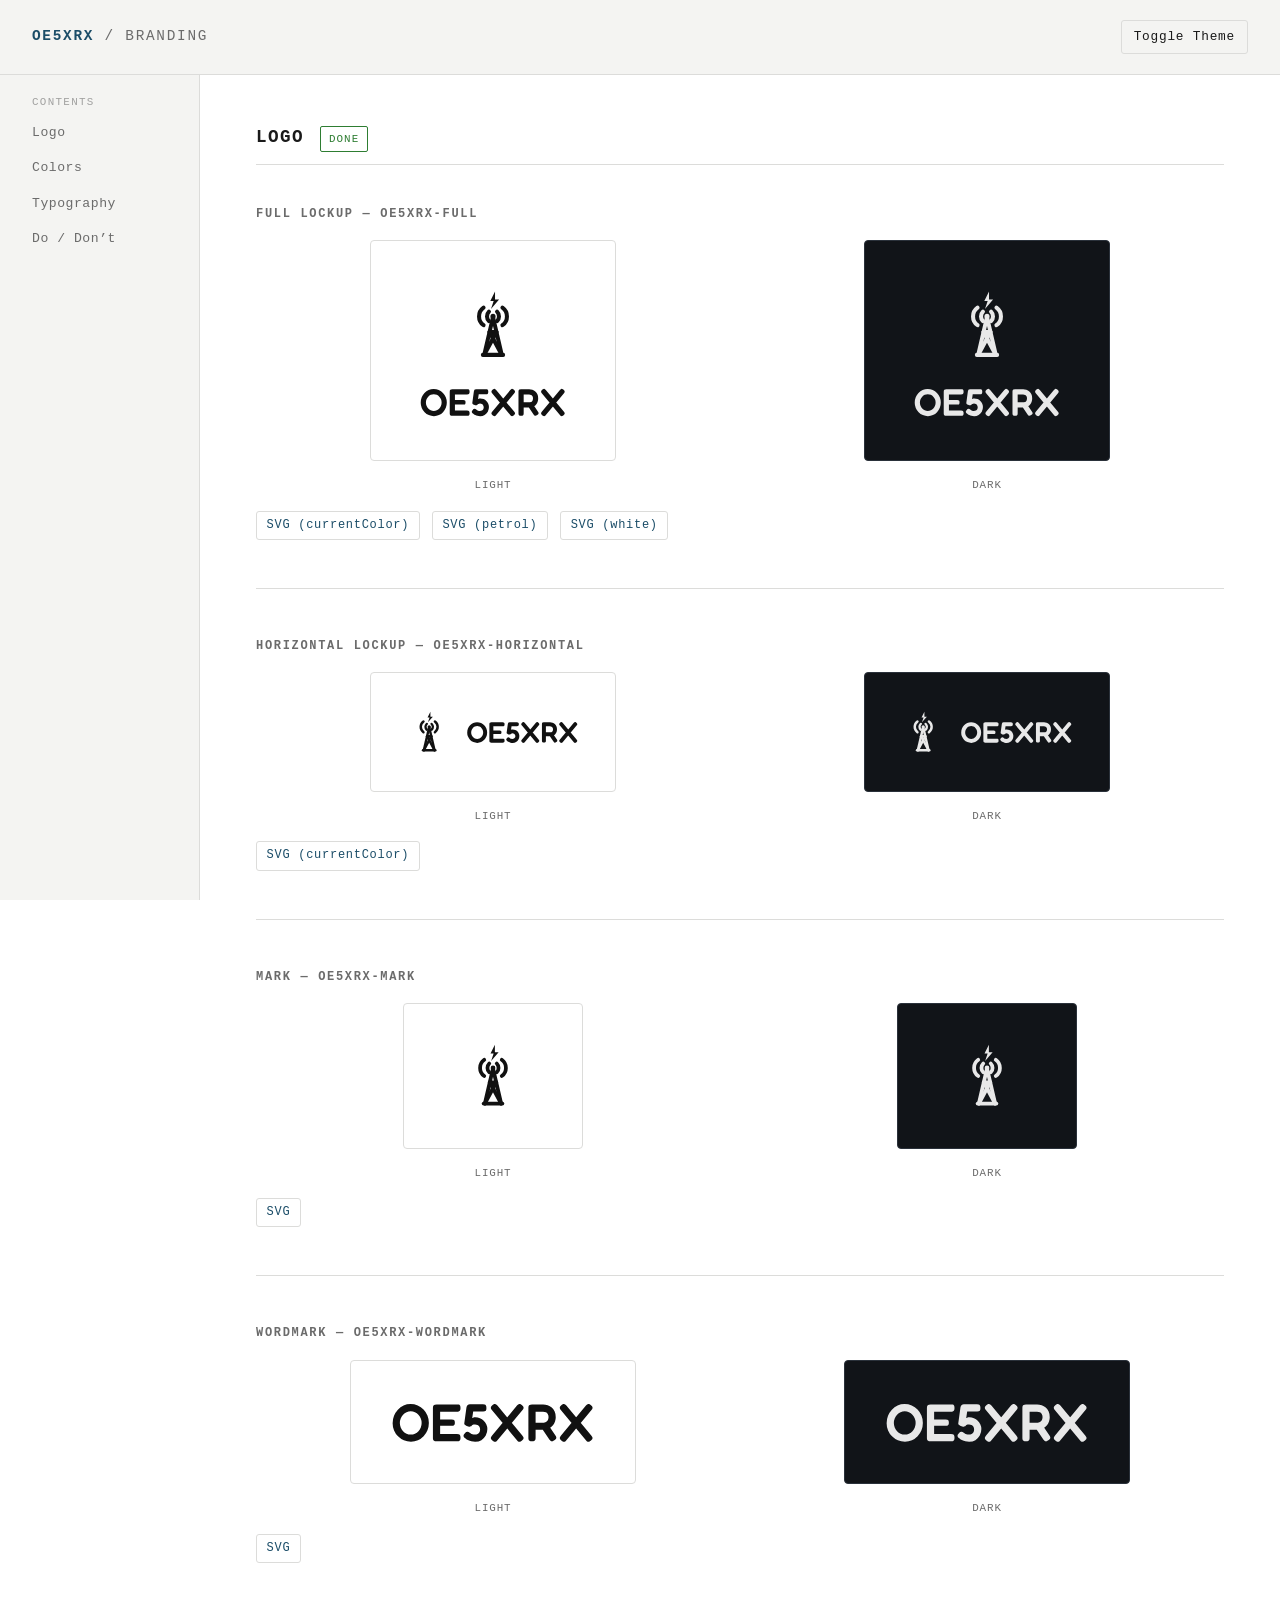
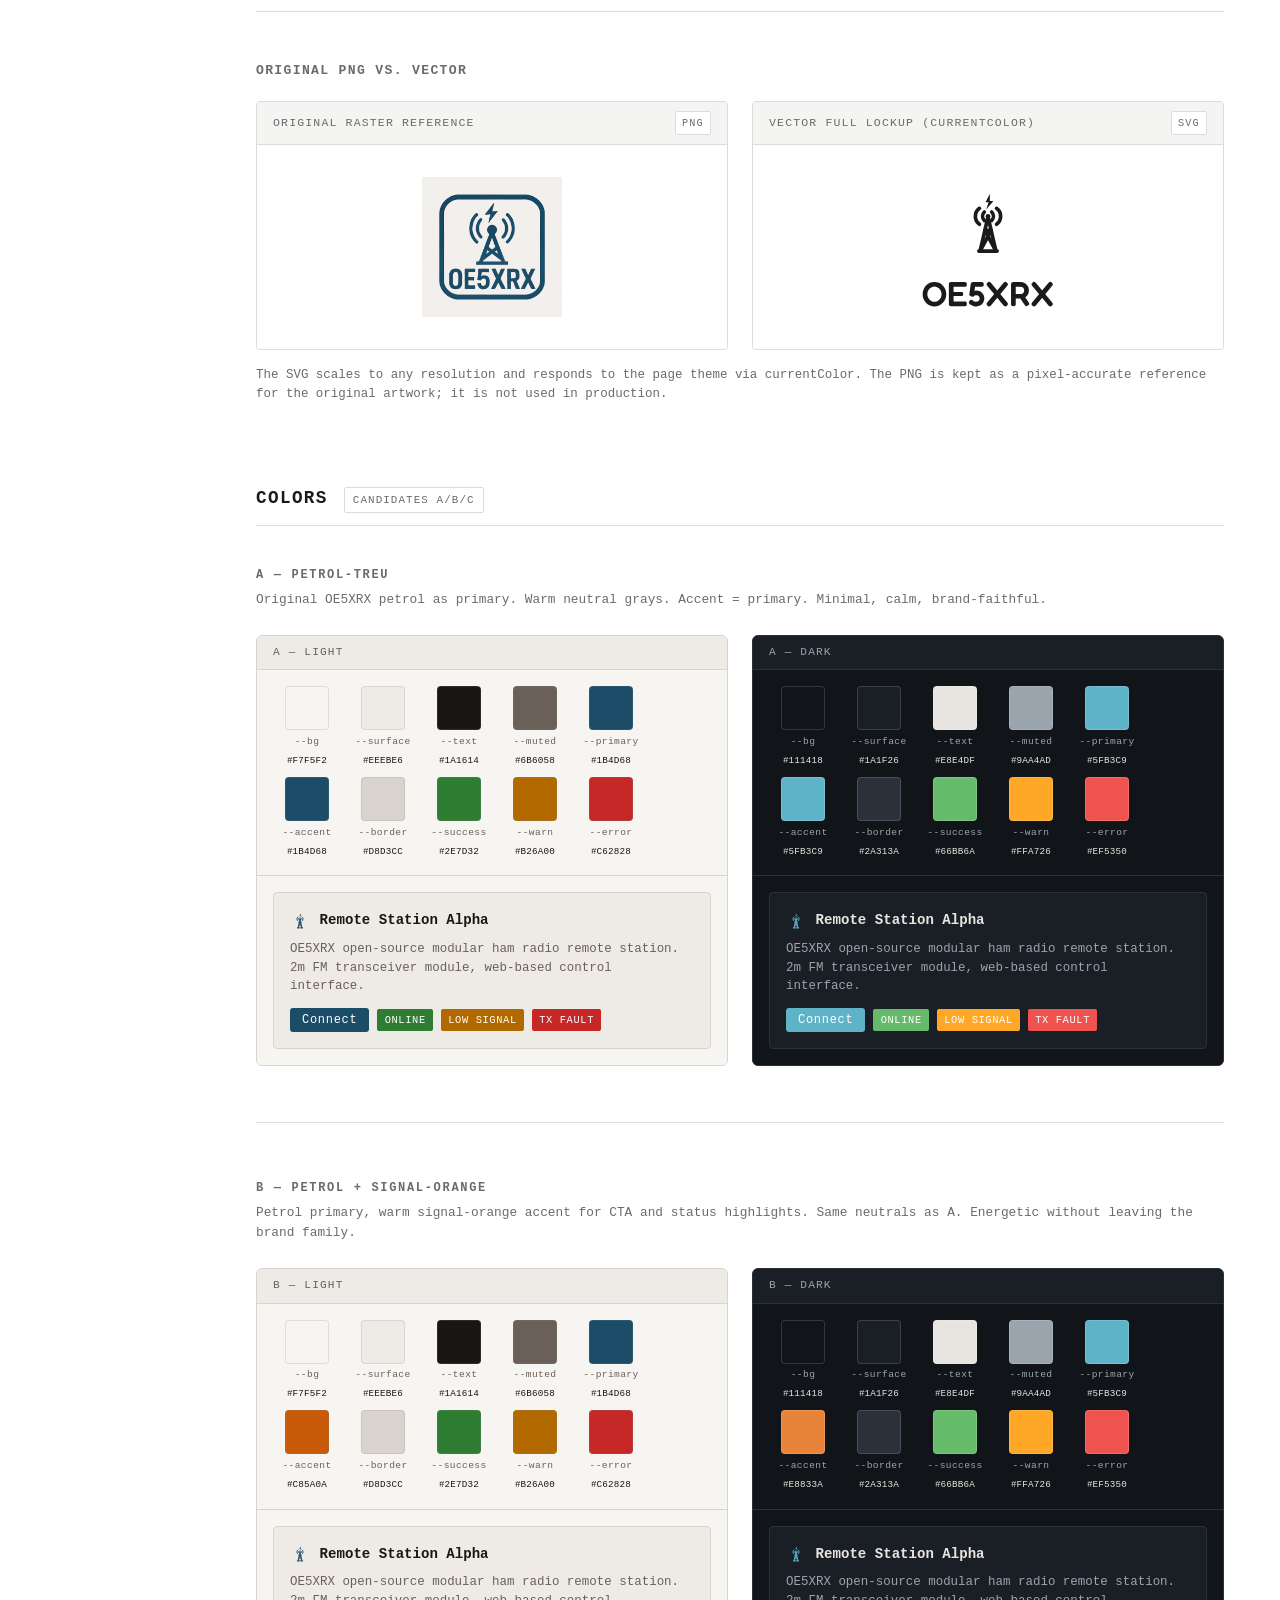
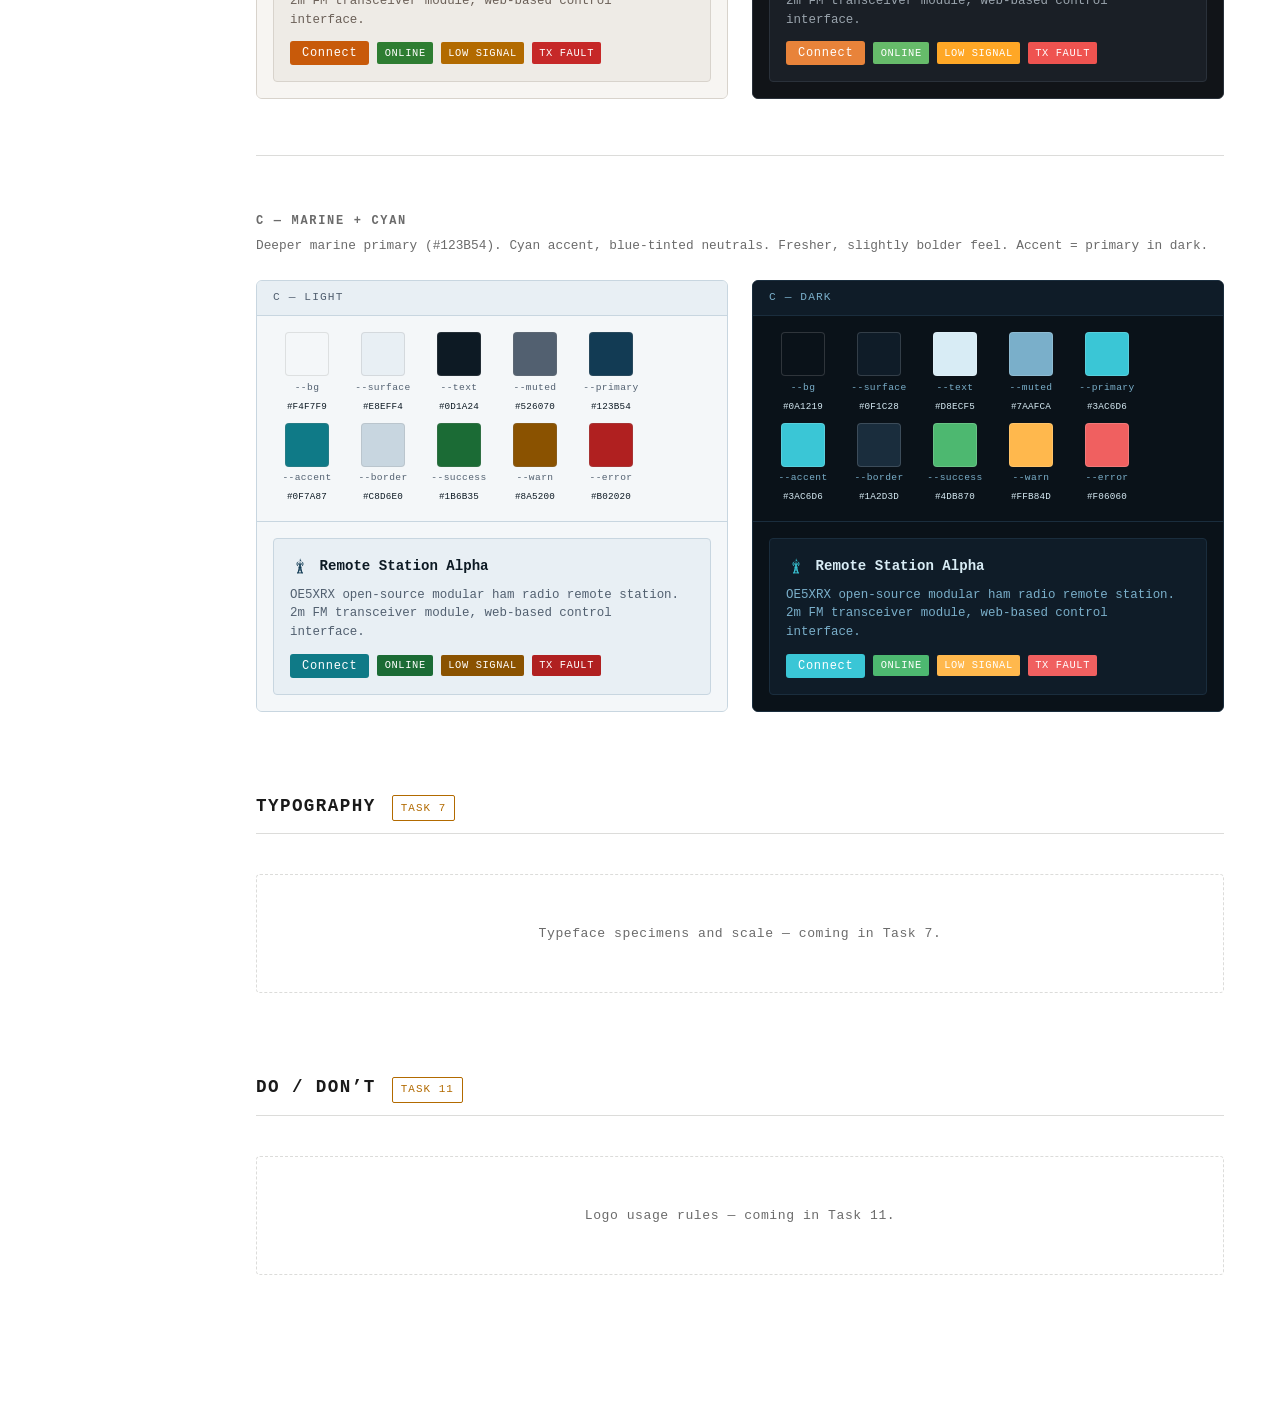
==== commit d1cf9151: "feat(color): render 3 palette candidates (A/B/C) in guideline Co-Authored-By: Claude Sonnet 4.6 <nor" ====
--- a/index.html
+++ b/index.html
@@ -5,6 +5,7 @@
   <meta name="viewport" content="width=device-width, initial-scale=1.0">
   <title>OE5XRX Branding</title>
   <link rel="stylesheet" href="color/tokens.css">
+  <link rel="stylesheet" href="color/candidates.css">
   <link rel="stylesheet" href="site.css">
 </head>
 <body>
@@ -412,11 +413,315 @@
   <section id="colors" class="section">
     <div class="section-header">
       <h2>Colors</h2>
-      <span class="badge pending">Task 6</span>
-    </div>
-    <div class="placeholder-content">
-      Color palette and token swatches — coming in Task 6.
-    </div>
+      <span class="badge">Candidates A/B/C</span>
+    </div>
+
+    <!-- ── PALETTE A — Petrol-treu ─────────────────────────────────────── -->
+    <div class="pal-direction">
+      <p class="pal-direction-title">A &mdash; Petrol-treu</p>
+      <p class="pal-direction-desc">
+        Original OE5XRX petrol as primary. Warm neutral grays. Accent = primary.
+        Minimal, calm, brand-faithful.
+      </p>
+      <div class="pal-pair">
+
+        <!-- A light -->
+        <div class="pal-a pal-card">
+          <div class="pal-card-header">A &mdash; Light</div>
+          <div class="pal-swatches">
+            <div class="pal-swatch"><div class="pal-swatch-color" style="background:#F7F5F2"></div><span class="pal-swatch-name">--bg</span><span class="pal-swatch-hex">#F7F5F2</span></div>
+            <div class="pal-swatch"><div class="pal-swatch-color" style="background:#EEEBE6"></div><span class="pal-swatch-name">--surface</span><span class="pal-swatch-hex">#EEEBE6</span></div>
+            <div class="pal-swatch"><div class="pal-swatch-color" style="background:#1A1614"></div><span class="pal-swatch-name">--text</span><span class="pal-swatch-hex">#1A1614</span></div>
+            <div class="pal-swatch"><div class="pal-swatch-color" style="background:#6B6058"></div><span class="pal-swatch-name">--muted</span><span class="pal-swatch-hex">#6B6058</span></div>
+            <div class="pal-swatch"><div class="pal-swatch-color" style="background:#1B4D68"></div><span class="pal-swatch-name">--primary</span><span class="pal-swatch-hex">#1B4D68</span></div>
+            <div class="pal-swatch"><div class="pal-swatch-color" style="background:#1B4D68"></div><span class="pal-swatch-name">--accent</span><span class="pal-swatch-hex">#1B4D68</span></div>
+            <div class="pal-swatch"><div class="pal-swatch-color" style="background:#D8D3CC"></div><span class="pal-swatch-name">--border</span><span class="pal-swatch-hex">#D8D3CC</span></div>
+            <div class="pal-swatch"><div class="pal-swatch-color" style="background:#2E7D32"></div><span class="pal-swatch-name">--success</span><span class="pal-swatch-hex">#2E7D32</span></div>
+            <div class="pal-swatch"><div class="pal-swatch-color" style="background:#B26A00"></div><span class="pal-swatch-name">--warn</span><span class="pal-swatch-hex">#B26A00</span></div>
+            <div class="pal-swatch"><div class="pal-swatch-color" style="background:#C62828"></div><span class="pal-swatch-name">--error</span><span class="pal-swatch-hex">#C62828</span></div>
+          </div>
+          <div class="pal-demo">
+            <div class="pal-demo-card">
+              <div class="pal-demo-card-header">
+                <svg class="pal-demo-mark" xmlns="http://www.w3.org/2000/svg" viewBox="0 0 128 128" aria-hidden="true">
+                  <g fill="none" stroke="currentColor" stroke-width="6" stroke-linecap="round" stroke-linejoin="round">
+                    <path d="M58 44 a10 10 0 0 0 0 14"/><path d="M50 38 a16 16 0 0 0 0 26"/>
+                    <path d="M70 44 a10 10 0 0 1 0 14"/><path d="M78 38 a16 16 0 0 1 0 26"/>
+                    <path d="M64 52 L51 108"/><path d="M64 52 L77 108"/>
+                    <path d="M49 108 L79 108"/><path d="M58.9 74 L69.1 74"/>
+                    <path d="M58.9 74 L77 108"/><path d="M69.1 74 L51 108"/>
+                  </g>
+                  <circle cx="64" cy="51" r="3.8" fill="currentColor"/>
+                  <path d="M67 14 L60 28 L65 28 L61 40 L73 26 L67 26 Z" fill="currentColor"/>
+                </svg>
+                <span class="pal-demo-card-title">Remote Station Alpha</span>
+              </div>
+              <p class="pal-demo-body">
+                OE5XRX open-source modular ham radio remote station.
+                2m FM transceiver module, web-based control interface.
+              </p>
+              <div class="pal-demo-footer">
+                <button class="pal-demo-btn">Connect</button>
+                <span class="pal-chip success">Online</span>
+                <span class="pal-chip warn">Low signal</span>
+                <span class="pal-chip error">TX fault</span>
+              </div>
+            </div>
+          </div>
+        </div>
+
+        <!-- A dark -->
+        <div class="pal-a dark pal-card">
+          <div class="pal-card-header">A &mdash; Dark</div>
+          <div class="pal-swatches">
+            <div class="pal-swatch"><div class="pal-swatch-color" style="background:#111418;border-color:rgba(255,255,255,0.15)"></div><span class="pal-swatch-name">--bg</span><span class="pal-swatch-hex">#111418</span></div>
+            <div class="pal-swatch"><div class="pal-swatch-color" style="background:#1A1F26;border-color:rgba(255,255,255,0.15)"></div><span class="pal-swatch-name">--surface</span><span class="pal-swatch-hex">#1A1F26</span></div>
+            <div class="pal-swatch"><div class="pal-swatch-color" style="background:#E8E4DF;border-color:rgba(255,255,255,0.15)"></div><span class="pal-swatch-name">--text</span><span class="pal-swatch-hex">#E8E4DF</span></div>
+            <div class="pal-swatch"><div class="pal-swatch-color" style="background:#9AA4AD;border-color:rgba(255,255,255,0.15)"></div><span class="pal-swatch-name">--muted</span><span class="pal-swatch-hex">#9AA4AD</span></div>
+            <div class="pal-swatch"><div class="pal-swatch-color" style="background:#5FB3C9;border-color:rgba(255,255,255,0.15)"></div><span class="pal-swatch-name">--primary</span><span class="pal-swatch-hex">#5FB3C9</span></div>
+            <div class="pal-swatch"><div class="pal-swatch-color" style="background:#5FB3C9;border-color:rgba(255,255,255,0.15)"></div><span class="pal-swatch-name">--accent</span><span class="pal-swatch-hex">#5FB3C9</span></div>
+            <div class="pal-swatch"><div class="pal-swatch-color" style="background:#2A313A;border-color:rgba(255,255,255,0.15)"></div><span class="pal-swatch-name">--border</span><span class="pal-swatch-hex">#2A313A</span></div>
+            <div class="pal-swatch"><div class="pal-swatch-color" style="background:#66BB6A;border-color:rgba(255,255,255,0.15)"></div><span class="pal-swatch-name">--success</span><span class="pal-swatch-hex">#66BB6A</span></div>
+            <div class="pal-swatch"><div class="pal-swatch-color" style="background:#FFA726;border-color:rgba(255,255,255,0.15)"></div><span class="pal-swatch-name">--warn</span><span class="pal-swatch-hex">#FFA726</span></div>
+            <div class="pal-swatch"><div class="pal-swatch-color" style="background:#EF5350;border-color:rgba(255,255,255,0.15)"></div><span class="pal-swatch-name">--error</span><span class="pal-swatch-hex">#EF5350</span></div>
+          </div>
+          <div class="pal-demo">
+            <div class="pal-demo-card">
+              <div class="pal-demo-card-header">
+                <svg class="pal-demo-mark" xmlns="http://www.w3.org/2000/svg" viewBox="0 0 128 128" aria-hidden="true">
+                  <g fill="none" stroke="currentColor" stroke-width="6" stroke-linecap="round" stroke-linejoin="round">
+                    <path d="M58 44 a10 10 0 0 0 0 14"/><path d="M50 38 a16 16 0 0 0 0 26"/>
+                    <path d="M70 44 a10 10 0 0 1 0 14"/><path d="M78 38 a16 16 0 0 1 0 26"/>
+                    <path d="M64 52 L51 108"/><path d="M64 52 L77 108"/>
+                    <path d="M49 108 L79 108"/><path d="M58.9 74 L69.1 74"/>
+                    <path d="M58.9 74 L77 108"/><path d="M69.1 74 L51 108"/>
+                  </g>
+                  <circle cx="64" cy="51" r="3.8" fill="currentColor"/>
+                  <path d="M67 14 L60 28 L65 28 L61 40 L73 26 L67 26 Z" fill="currentColor"/>
+                </svg>
+                <span class="pal-demo-card-title">Remote Station Alpha</span>
+              </div>
+              <p class="pal-demo-body">
+                OE5XRX open-source modular ham radio remote station.
+                2m FM transceiver module, web-based control interface.
+              </p>
+              <div class="pal-demo-footer">
+                <button class="pal-demo-btn">Connect</button>
+                <span class="pal-chip success">Online</span>
+                <span class="pal-chip warn">Low signal</span>
+                <span class="pal-chip error">TX fault</span>
+              </div>
+            </div>
+          </div>
+        </div>
+
+      </div><!-- /.pal-pair -->
+    </div><!-- /.pal-direction A -->
+
+    <!-- ── PALETTE B — Petrol + Signal-Orange ──────────────────────────── -->
+    <div class="pal-direction">
+      <p class="pal-direction-title">B &mdash; Petrol + Signal-Orange</p>
+      <p class="pal-direction-desc">
+        Petrol primary, warm signal-orange accent for CTA and status highlights.
+        Same neutrals as A. Energetic without leaving the brand family.
+      </p>
+      <div class="pal-pair">
+
+        <!-- B light -->
+        <div class="pal-b pal-card">
+          <div class="pal-card-header">B &mdash; Light</div>
+          <div class="pal-swatches">
+            <div class="pal-swatch"><div class="pal-swatch-color" style="background:#F7F5F2"></div><span class="pal-swatch-name">--bg</span><span class="pal-swatch-hex">#F7F5F2</span></div>
+            <div class="pal-swatch"><div class="pal-swatch-color" style="background:#EEEBE6"></div><span class="pal-swatch-name">--surface</span><span class="pal-swatch-hex">#EEEBE6</span></div>
+            <div class="pal-swatch"><div class="pal-swatch-color" style="background:#1A1614"></div><span class="pal-swatch-name">--text</span><span class="pal-swatch-hex">#1A1614</span></div>
+            <div class="pal-swatch"><div class="pal-swatch-color" style="background:#6B6058"></div><span class="pal-swatch-name">--muted</span><span class="pal-swatch-hex">#6B6058</span></div>
+            <div class="pal-swatch"><div class="pal-swatch-color" style="background:#1B4D68"></div><span class="pal-swatch-name">--primary</span><span class="pal-swatch-hex">#1B4D68</span></div>
+            <div class="pal-swatch"><div class="pal-swatch-color" style="background:#C85A0A"></div><span class="pal-swatch-name">--accent</span><span class="pal-swatch-hex">#C85A0A</span></div>
+            <div class="pal-swatch"><div class="pal-swatch-color" style="background:#D8D3CC"></div><span class="pal-swatch-name">--border</span><span class="pal-swatch-hex">#D8D3CC</span></div>
+            <div class="pal-swatch"><div class="pal-swatch-color" style="background:#2E7D32"></div><span class="pal-swatch-name">--success</span><span class="pal-swatch-hex">#2E7D32</span></div>
+            <div class="pal-swatch"><div class="pal-swatch-color" style="background:#B26A00"></div><span class="pal-swatch-name">--warn</span><span class="pal-swatch-hex">#B26A00</span></div>
+            <div class="pal-swatch"><div class="pal-swatch-color" style="background:#C62828"></div><span class="pal-swatch-name">--error</span><span class="pal-swatch-hex">#C62828</span></div>
+          </div>
+          <div class="pal-demo">
+            <div class="pal-demo-card">
+              <div class="pal-demo-card-header">
+                <svg class="pal-demo-mark" xmlns="http://www.w3.org/2000/svg" viewBox="0 0 128 128" aria-hidden="true">
+                  <g fill="none" stroke="currentColor" stroke-width="6" stroke-linecap="round" stroke-linejoin="round">
+                    <path d="M58 44 a10 10 0 0 0 0 14"/><path d="M50 38 a16 16 0 0 0 0 26"/>
+                    <path d="M70 44 a10 10 0 0 1 0 14"/><path d="M78 38 a16 16 0 0 1 0 26"/>
+                    <path d="M64 52 L51 108"/><path d="M64 52 L77 108"/>
+                    <path d="M49 108 L79 108"/><path d="M58.9 74 L69.1 74"/>
+                    <path d="M58.9 74 L77 108"/><path d="M69.1 74 L51 108"/>
+                  </g>
+                  <circle cx="64" cy="51" r="3.8" fill="currentColor"/>
+                  <path d="M67 14 L60 28 L65 28 L61 40 L73 26 L67 26 Z" fill="currentColor"/>
+                </svg>
+                <span class="pal-demo-card-title">Remote Station Alpha</span>
+              </div>
+              <p class="pal-demo-body">
+                OE5XRX open-source modular ham radio remote station.
+                2m FM transceiver module, web-based control interface.
+              </p>
+              <div class="pal-demo-footer">
+                <button class="pal-demo-btn accent">Connect</button>
+                <span class="pal-chip success">Online</span>
+                <span class="pal-chip warn">Low signal</span>
+                <span class="pal-chip error">TX fault</span>
+              </div>
+            </div>
+          </div>
+        </div>
+
+        <!-- B dark -->
+        <div class="pal-b dark pal-card">
+          <div class="pal-card-header">B &mdash; Dark</div>
+          <div class="pal-swatches">
+            <div class="pal-swatch"><div class="pal-swatch-color" style="background:#111418;border-color:rgba(255,255,255,0.15)"></div><span class="pal-swatch-name">--bg</span><span class="pal-swatch-hex">#111418</span></div>
+            <div class="pal-swatch"><div class="pal-swatch-color" style="background:#1A1F26;border-color:rgba(255,255,255,0.15)"></div><span class="pal-swatch-name">--surface</span><span class="pal-swatch-hex">#1A1F26</span></div>
+            <div class="pal-swatch"><div class="pal-swatch-color" style="background:#E8E4DF;border-color:rgba(255,255,255,0.15)"></div><span class="pal-swatch-name">--text</span><span class="pal-swatch-hex">#E8E4DF</span></div>
+            <div class="pal-swatch"><div class="pal-swatch-color" style="background:#9AA4AD;border-color:rgba(255,255,255,0.15)"></div><span class="pal-swatch-name">--muted</span><span class="pal-swatch-hex">#9AA4AD</span></div>
+            <div class="pal-swatch"><div class="pal-swatch-color" style="background:#5FB3C9;border-color:rgba(255,255,255,0.15)"></div><span class="pal-swatch-name">--primary</span><span class="pal-swatch-hex">#5FB3C9</span></div>
+            <div class="pal-swatch"><div class="pal-swatch-color" style="background:#E8833A;border-color:rgba(255,255,255,0.15)"></div><span class="pal-swatch-name">--accent</span><span class="pal-swatch-hex">#E8833A</span></div>
+            <div class="pal-swatch"><div class="pal-swatch-color" style="background:#2A313A;border-color:rgba(255,255,255,0.15)"></div><span class="pal-swatch-name">--border</span><span class="pal-swatch-hex">#2A313A</span></div>
+            <div class="pal-swatch"><div class="pal-swatch-color" style="background:#66BB6A;border-color:rgba(255,255,255,0.15)"></div><span class="pal-swatch-name">--success</span><span class="pal-swatch-hex">#66BB6A</span></div>
+            <div class="pal-swatch"><div class="pal-swatch-color" style="background:#FFA726;border-color:rgba(255,255,255,0.15)"></div><span class="pal-swatch-name">--warn</span><span class="pal-swatch-hex">#FFA726</span></div>
+            <div class="pal-swatch"><div class="pal-swatch-color" style="background:#EF5350;border-color:rgba(255,255,255,0.15)"></div><span class="pal-swatch-name">--error</span><span class="pal-swatch-hex">#EF5350</span></div>
+          </div>
+          <div class="pal-demo">
+            <div class="pal-demo-card">
+              <div class="pal-demo-card-header">
+                <svg class="pal-demo-mark" xmlns="http://www.w3.org/2000/svg" viewBox="0 0 128 128" aria-hidden="true">
+                  <g fill="none" stroke="currentColor" stroke-width="6" stroke-linecap="round" stroke-linejoin="round">
+                    <path d="M58 44 a10 10 0 0 0 0 14"/><path d="M50 38 a16 16 0 0 0 0 26"/>
+                    <path d="M70 44 a10 10 0 0 1 0 14"/><path d="M78 38 a16 16 0 0 1 0 26"/>
+                    <path d="M64 52 L51 108"/><path d="M64 52 L77 108"/>
+                    <path d="M49 108 L79 108"/><path d="M58.9 74 L69.1 74"/>
+                    <path d="M58.9 74 L77 108"/><path d="M69.1 74 L51 108"/>
+                  </g>
+                  <circle cx="64" cy="51" r="3.8" fill="currentColor"/>
+                  <path d="M67 14 L60 28 L65 28 L61 40 L73 26 L67 26 Z" fill="currentColor"/>
+                </svg>
+                <span class="pal-demo-card-title">Remote Station Alpha</span>
+              </div>
+              <p class="pal-demo-body">
+                OE5XRX open-source modular ham radio remote station.
+                2m FM transceiver module, web-based control interface.
+              </p>
+              <div class="pal-demo-footer">
+                <button class="pal-demo-btn accent">Connect</button>
+                <span class="pal-chip success">Online</span>
+                <span class="pal-chip warn">Low signal</span>
+                <span class="pal-chip error">TX fault</span>
+              </div>
+            </div>
+          </div>
+        </div>
+
+      </div><!-- /.pal-pair -->
+    </div><!-- /.pal-direction B -->
+
+    <!-- ── PALETTE C — Marine + Cyan ───────────────────────────────────── -->
+    <div class="pal-direction">
+      <p class="pal-direction-title">C &mdash; Marine + Cyan</p>
+      <p class="pal-direction-desc">
+        Deeper marine primary (#123B54). Cyan accent, blue-tinted neutrals.
+        Fresher, slightly bolder feel. Accent = primary in dark.
+      </p>
+      <div class="pal-pair">
+
+        <!-- C light -->
+        <div class="pal-c pal-card">
+          <div class="pal-card-header">C &mdash; Light</div>
+          <div class="pal-swatches">
+            <div class="pal-swatch"><div class="pal-swatch-color" style="background:#F4F7F9"></div><span class="pal-swatch-name">--bg</span><span class="pal-swatch-hex">#F4F7F9</span></div>
+            <div class="pal-swatch"><div class="pal-swatch-color" style="background:#E8EFF4"></div><span class="pal-swatch-name">--surface</span><span class="pal-swatch-hex">#E8EFF4</span></div>
+            <div class="pal-swatch"><div class="pal-swatch-color" style="background:#0D1A24"></div><span class="pal-swatch-name">--text</span><span class="pal-swatch-hex">#0D1A24</span></div>
+            <div class="pal-swatch"><div class="pal-swatch-color" style="background:#526070"></div><span class="pal-swatch-name">--muted</span><span class="pal-swatch-hex">#526070</span></div>
+            <div class="pal-swatch"><div class="pal-swatch-color" style="background:#123B54"></div><span class="pal-swatch-name">--primary</span><span class="pal-swatch-hex">#123B54</span></div>
+            <div class="pal-swatch"><div class="pal-swatch-color" style="background:#0F7A87"></div><span class="pal-swatch-name">--accent</span><span class="pal-swatch-hex">#0F7A87</span></div>
+            <div class="pal-swatch"><div class="pal-swatch-color" style="background:#C8D6E0"></div><span class="pal-swatch-name">--border</span><span class="pal-swatch-hex">#C8D6E0</span></div>
+            <div class="pal-swatch"><div class="pal-swatch-color" style="background:#1B6B35"></div><span class="pal-swatch-name">--success</span><span class="pal-swatch-hex">#1B6B35</span></div>
+            <div class="pal-swatch"><div class="pal-swatch-color" style="background:#8A5200"></div><span class="pal-swatch-name">--warn</span><span class="pal-swatch-hex">#8A5200</span></div>
+            <div class="pal-swatch"><div class="pal-swatch-color" style="background:#B02020"></div><span class="pal-swatch-name">--error</span><span class="pal-swatch-hex">#B02020</span></div>
+          </div>
+          <div class="pal-demo">
+            <div class="pal-demo-card">
+              <div class="pal-demo-card-header">
+                <svg class="pal-demo-mark" xmlns="http://www.w3.org/2000/svg" viewBox="0 0 128 128" aria-hidden="true">
+                  <g fill="none" stroke="currentColor" stroke-width="6" stroke-linecap="round" stroke-linejoin="round">
+                    <path d="M58 44 a10 10 0 0 0 0 14"/><path d="M50 38 a16 16 0 0 0 0 26"/>
+                    <path d="M70 44 a10 10 0 0 1 0 14"/><path d="M78 38 a16 16 0 0 1 0 26"/>
+                    <path d="M64 52 L51 108"/><path d="M64 52 L77 108"/>
+                    <path d="M49 108 L79 108"/><path d="M58.9 74 L69.1 74"/>
+                    <path d="M58.9 74 L77 108"/><path d="M69.1 74 L51 108"/>
+                  </g>
+                  <circle cx="64" cy="51" r="3.8" fill="currentColor"/>
+                  <path d="M67 14 L60 28 L65 28 L61 40 L73 26 L67 26 Z" fill="currentColor"/>
+                </svg>
+                <span class="pal-demo-card-title">Remote Station Alpha</span>
+              </div>
+              <p class="pal-demo-body">
+                OE5XRX open-source modular ham radio remote station.
+                2m FM transceiver module, web-based control interface.
+              </p>
+              <div class="pal-demo-footer">
+                <button class="pal-demo-btn accent">Connect</button>
+                <span class="pal-chip success">Online</span>
+                <span class="pal-chip warn">Low signal</span>
+                <span class="pal-chip error">TX fault</span>
+              </div>
+            </div>
+          </div>
+        </div>
+
+        <!-- C dark -->
+        <div class="pal-c dark pal-card">
+          <div class="pal-card-header">C &mdash; Dark</div>
+          <div class="pal-swatches">
+            <div class="pal-swatch"><div class="pal-swatch-color" style="background:#0A1219;border-color:rgba(255,255,255,0.15)"></div><span class="pal-swatch-name">--bg</span><span class="pal-swatch-hex">#0A1219</span></div>
+            <div class="pal-swatch"><div class="pal-swatch-color" style="background:#0F1C28;border-color:rgba(255,255,255,0.15)"></div><span class="pal-swatch-name">--surface</span><span class="pal-swatch-hex">#0F1C28</span></div>
+            <div class="pal-swatch"><div class="pal-swatch-color" style="background:#D8ECF5;border-color:rgba(255,255,255,0.15)"></div><span class="pal-swatch-name">--text</span><span class="pal-swatch-hex">#D8ECF5</span></div>
+            <div class="pal-swatch"><div class="pal-swatch-color" style="background:#7AAFCA;border-color:rgba(255,255,255,0.15)"></div><span class="pal-swatch-name">--muted</span><span class="pal-swatch-hex">#7AAFCA</span></div>
+            <div class="pal-swatch"><div class="pal-swatch-color" style="background:#3AC6D6;border-color:rgba(255,255,255,0.15)"></div><span class="pal-swatch-name">--primary</span><span class="pal-swatch-hex">#3AC6D6</span></div>
+            <div class="pal-swatch"><div class="pal-swatch-color" style="background:#3AC6D6;border-color:rgba(255,255,255,0.15)"></div><span class="pal-swatch-name">--accent</span><span class="pal-swatch-hex">#3AC6D6</span></div>
+            <div class="pal-swatch"><div class="pal-swatch-color" style="background:#1A2D3D;border-color:rgba(255,255,255,0.15)"></div><span class="pal-swatch-name">--border</span><span class="pal-swatch-hex">#1A2D3D</span></div>
+            <div class="pal-swatch"><div class="pal-swatch-color" style="background:#4DB870;border-color:rgba(255,255,255,0.15)"></div><span class="pal-swatch-name">--success</span><span class="pal-swatch-hex">#4DB870</span></div>
+            <div class="pal-swatch"><div class="pal-swatch-color" style="background:#FFB84D;border-color:rgba(255,255,255,0.15)"></div><span class="pal-swatch-name">--warn</span><span class="pal-swatch-hex">#FFB84D</span></div>
+            <div class="pal-swatch"><div class="pal-swatch-color" style="background:#F06060;border-color:rgba(255,255,255,0.15)"></div><span class="pal-swatch-name">--error</span><span class="pal-swatch-hex">#F06060</span></div>
+          </div>
+          <div class="pal-demo">
+            <div class="pal-demo-card">
+              <div class="pal-demo-card-header">
+                <svg class="pal-demo-mark" xmlns="http://www.w3.org/2000/svg" viewBox="0 0 128 128" aria-hidden="true">
+                  <g fill="none" stroke="currentColor" stroke-width="6" stroke-linecap="round" stroke-linejoin="round">
+                    <path d="M58 44 a10 10 0 0 0 0 14"/><path d="M50 38 a16 16 0 0 0 0 26"/>
+                    <path d="M70 44 a10 10 0 0 1 0 14"/><path d="M78 38 a16 16 0 0 1 0 26"/>
+                    <path d="M64 52 L51 108"/><path d="M64 52 L77 108"/>
+                    <path d="M49 108 L79 108"/><path d="M58.9 74 L69.1 74"/>
+                    <path d="M58.9 74 L77 108"/><path d="M69.1 74 L51 108"/>
+                  </g>
+                  <circle cx="64" cy="51" r="3.8" fill="currentColor"/>
+                  <path d="M67 14 L60 28 L65 28 L61 40 L73 26 L67 26 Z" fill="currentColor"/>
+                </svg>
+                <span class="pal-demo-card-title">Remote Station Alpha</span>
+              </div>
+              <p class="pal-demo-body">
+                OE5XRX open-source modular ham radio remote station.
+                2m FM transceiver module, web-based control interface.
+              </p>
+              <div class="pal-demo-footer">
+                <button class="pal-demo-btn">Connect</button>
+                <span class="pal-chip success">Online</span>
+                <span class="pal-chip warn">Low signal</span>
+                <span class="pal-chip error">TX fault</span>
+              </div>
+            </div>
+          </div>
+        </div>
+
+      </div><!-- /.pal-pair -->
+    </div><!-- /.pal-direction C -->
+
   </section>
 
   <!-- ── TYPOGRAPHY ────────────────────────────────────────────────────── -->
--- a/color/candidates.css
+++ b/color/candidates.css
@@ -0,0 +1,290 @@
+/* OE5XRX Color Palette Candidates — Task 6
+ * Three directions: A (Petrol-treu), B (Petrol+Signal-Orange), C (Marine+Cyan)
+ * Each scope: light (default) + .dark override
+ * Token names per spec: --bg --surface --text --muted --primary --accent
+ *                       --border --success --warn --error
+ */
+
+/* ── Palette A — Petrol-treu ─────────────────────────────────────────────── */
+/* Warm-neutral grays, primary = original OE5XRX petrol #1B4D68.
+ * Dark: brightened petrol as primary (~#5FB3C9). Accent = primary.
+ * Minimal, professional. */
+
+.pal-a {
+  --bg:      #F7F5F2;
+  --surface: #EEEBE6;
+  --text:    #1A1614;
+  --muted:   #6B6058;
+  --primary: #1B4D68;
+  --accent:  #1B4D68;
+  --border:  #D8D3CC;
+  --success: #2E7D32;
+  --warn:    #B26A00;
+  --error:   #C62828;
+}
+
+.pal-a.dark {
+  --bg:      #111418;
+  --surface: #1A1F26;
+  --text:    #E8E4DF;
+  --muted:   #9AA4AD;
+  --primary: #5FB3C9;
+  --accent:  #5FB3C9;
+  --border:  #2A313A;
+  --success: #66BB6A;
+  --warn:    #FFA726;
+  --error:   #EF5350;
+}
+
+/* ── Palette B — Petrol + Signal-Orange ──────────────────────────────────── */
+/* Same petrol primary. Accent = warm signal-orange for CTA / status.
+ * Neutral grays identical to A. Adds energy without leaving the brand range. */
+
+.pal-b {
+  --bg:      #F7F5F2;
+  --surface: #EEEBE6;
+  --text:    #1A1614;
+  --muted:   #6B6058;
+  --primary: #1B4D68;
+  --accent:  #C85A0A;
+  --border:  #D8D3CC;
+  --success: #2E7D32;
+  --warn:    #B26A00;
+  --error:   #C62828;
+}
+
+.pal-b.dark {
+  --bg:      #111418;
+  --surface: #1A1F26;
+  --text:    #E8E4DF;
+  --muted:   #9AA4AD;
+  --primary: #5FB3C9;
+  --accent:  #E8833A;
+  --border:  #2A313A;
+  --success: #66BB6A;
+  --warn:    #FFA726;
+  --error:   #EF5350;
+}
+
+/* ── Palette C — Marine + Cyan ───────────────────────────────────────────── */
+/* Deeper marine primary (#123B54). Cyan accent (#3AC6D6 dark / #0F7A87 light).
+ * Cooler, slightly bolder feel. Blue-tinted neutrals. */
+
+.pal-c {
+  --bg:      #F4F7F9;
+  --surface: #E8EFF4;
+  --text:    #0D1A24;
+  --muted:   #526070;
+  --primary: #123B54;
+  --accent:  #0F7A87;
+  --border:  #C8D6E0;
+  --success: #1B6B35;
+  --warn:    #8A5200;
+  --error:   #B02020;
+}
+
+.pal-c.dark {
+  --bg:      #0A1219;
+  --surface: #0F1C28;
+  --text:    #D8ECF5;
+  --muted:   #7AAFCA;
+  --primary: #3AC6D6;
+  --accent:  #3AC6D6;
+  --border:  #1A2D3D;
+  --success: #4DB870;
+  --warn:    #FFB84D;
+  --error:   #F06060;
+}
+
+/* ── Palette candidate scope resets ─────────────────────────────────────── */
+/* Within a .pal-* scope all tokens resolve to palette values.
+ * Components inside use var(--token) directly. */
+
+.pal-a, .pal-b, .pal-c {
+  background: var(--bg);
+  color: var(--text);
+}
+
+/* ── Palette demo component styles ──────────────────────────────────────── */
+
+/* Outer wrapper per palette direction */
+.pal-direction {
+  margin-bottom: 3.5rem;
+  padding-bottom: 3.5rem;
+  border-bottom: 1px solid var(--border);
+}
+.pal-direction:last-child {
+  border-bottom: none;
+  margin-bottom: 0;
+  padding-bottom: 0;
+}
+
+.pal-direction-title {
+  font-size: 0.75rem;
+  font-weight: 600;
+  letter-spacing: 0.14em;
+  text-transform: uppercase;
+  color: var(--muted);
+  margin-bottom: 0.3rem;
+}
+.pal-direction-desc {
+  font-size: 0.8rem;
+  color: var(--muted);
+  margin-bottom: 1.5rem;
+}
+
+/* Light + dark pair side by side */
+.pal-pair {
+  display: flex;
+  gap: 1.5rem;
+  flex-wrap: wrap;
+}
+
+/* Individual palette card (light or dark) */
+.pal-card {
+  flex: 1;
+  min-width: 320px;
+  border-radius: 6px;
+  overflow: hidden;
+  border: 1px solid var(--border);
+  background: var(--bg);
+  color: var(--text);
+}
+
+.pal-card-header {
+  padding: 0.5rem 1rem;
+  background: var(--surface);
+  border-bottom: 1px solid var(--border);
+  font-size: 0.7rem;
+  letter-spacing: 0.1em;
+  text-transform: uppercase;
+  color: var(--muted);
+}
+
+/* Swatch strip */
+.pal-swatches {
+  display: flex;
+  flex-wrap: wrap;
+  gap: 0.5rem;
+  padding: 1rem;
+  background: var(--bg);
+  border-bottom: 1px solid var(--border);
+}
+
+.pal-swatch {
+  display: flex;
+  flex-direction: column;
+  align-items: center;
+  gap: 0.35rem;
+  min-width: 68px;
+}
+
+.pal-swatch-color {
+  width: 44px;
+  height: 44px;
+  border-radius: 4px;
+  border: 1px solid rgba(128,128,128,0.2);
+}
+
+.pal-swatch-name {
+  font-size: 0.6rem;
+  letter-spacing: 0.04em;
+  color: var(--muted);
+  text-align: center;
+  line-height: 1.3;
+}
+
+.pal-swatch-hex {
+  font-size: 0.58rem;
+  font-family: ui-monospace, "SFMono-Regular", Menlo, monospace;
+  color: var(--text);
+  text-align: center;
+  letter-spacing: 0.02em;
+}
+
+/* Mini UI demo */
+.pal-demo {
+  padding: 1rem;
+  background: var(--bg);
+}
+
+.pal-demo-card {
+  background: var(--surface);
+  border: 1px solid var(--border);
+  border-radius: 4px;
+  padding: 1rem;
+}
+
+.pal-demo-card-header {
+  display: flex;
+  align-items: center;
+  gap: 0.6rem;
+  margin-bottom: 0.5rem;
+}
+
+.pal-demo-card-title {
+  font-size: 0.88rem;
+  font-weight: 600;
+  color: var(--text);
+}
+
+.pal-demo-mark {
+  width: 20px;
+  height: 20px;
+  color: var(--primary);
+  flex-shrink: 0;
+}
+
+.pal-demo-body {
+  font-size: 0.78rem;
+  color: var(--muted);
+  line-height: 1.5;
+  margin-bottom: 0.75rem;
+}
+
+.pal-demo-footer {
+  display: flex;
+  align-items: center;
+  gap: 0.5rem;
+  flex-wrap: wrap;
+}
+
+.pal-demo-btn {
+  background: var(--primary);
+  color: #ffffff;
+  border: none;
+  border-radius: 3px;
+  padding: 0.3rem 0.75rem;
+  font-size: 0.75rem;
+  font-family: inherit;
+  letter-spacing: 0.06em;
+  cursor: default;
+}
+
+.pal-demo-btn.accent {
+  background: var(--accent);
+}
+
+.pal-chip {
+  font-size: 0.65rem;
+  letter-spacing: 0.06em;
+  text-transform: uppercase;
+  padding: 0.15rem 0.45rem;
+  border-radius: 2px;
+  font-family: inherit;
+}
+
+.pal-chip.success {
+  background: var(--success);
+  color: #ffffff;
+}
+
+.pal-chip.warn {
+  background: var(--warn);
+  color: #ffffff;
+}
+
+.pal-chip.error {
+  background: var(--error);
+  color: #ffffff;
+}
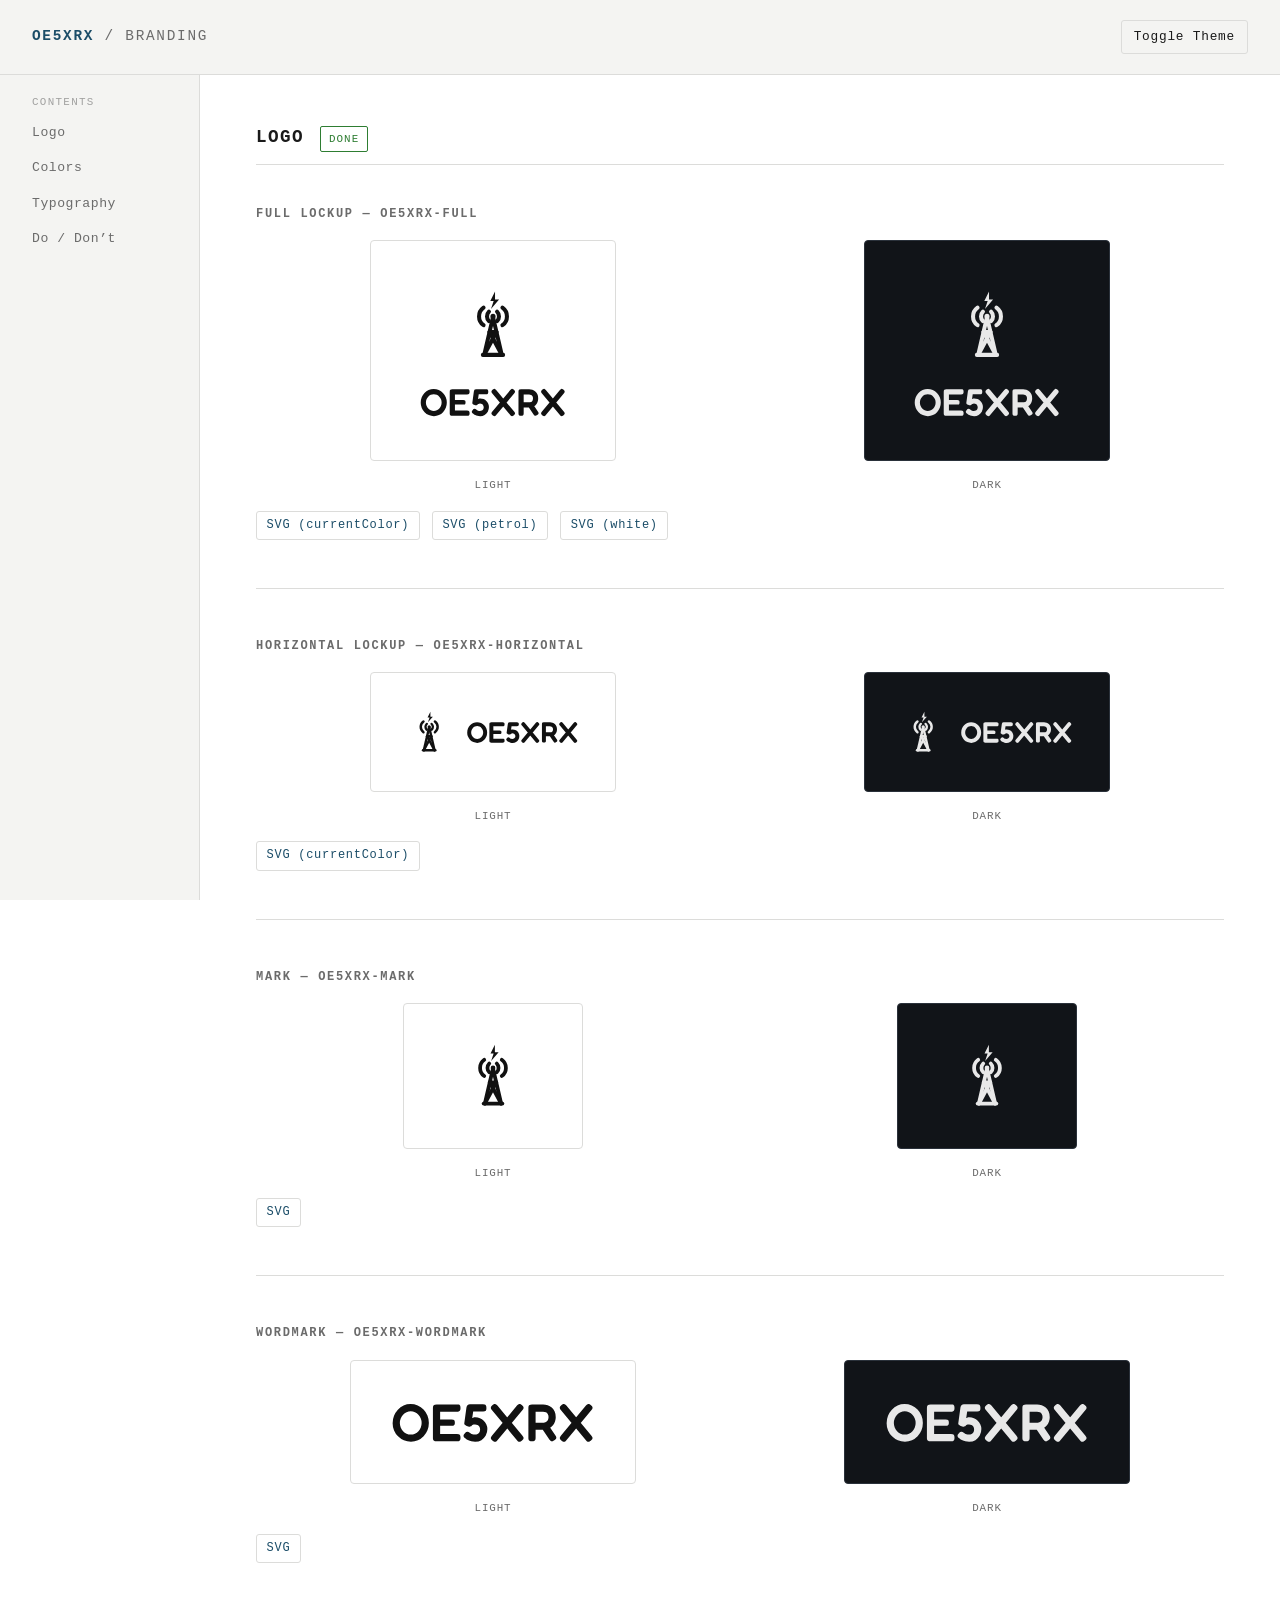
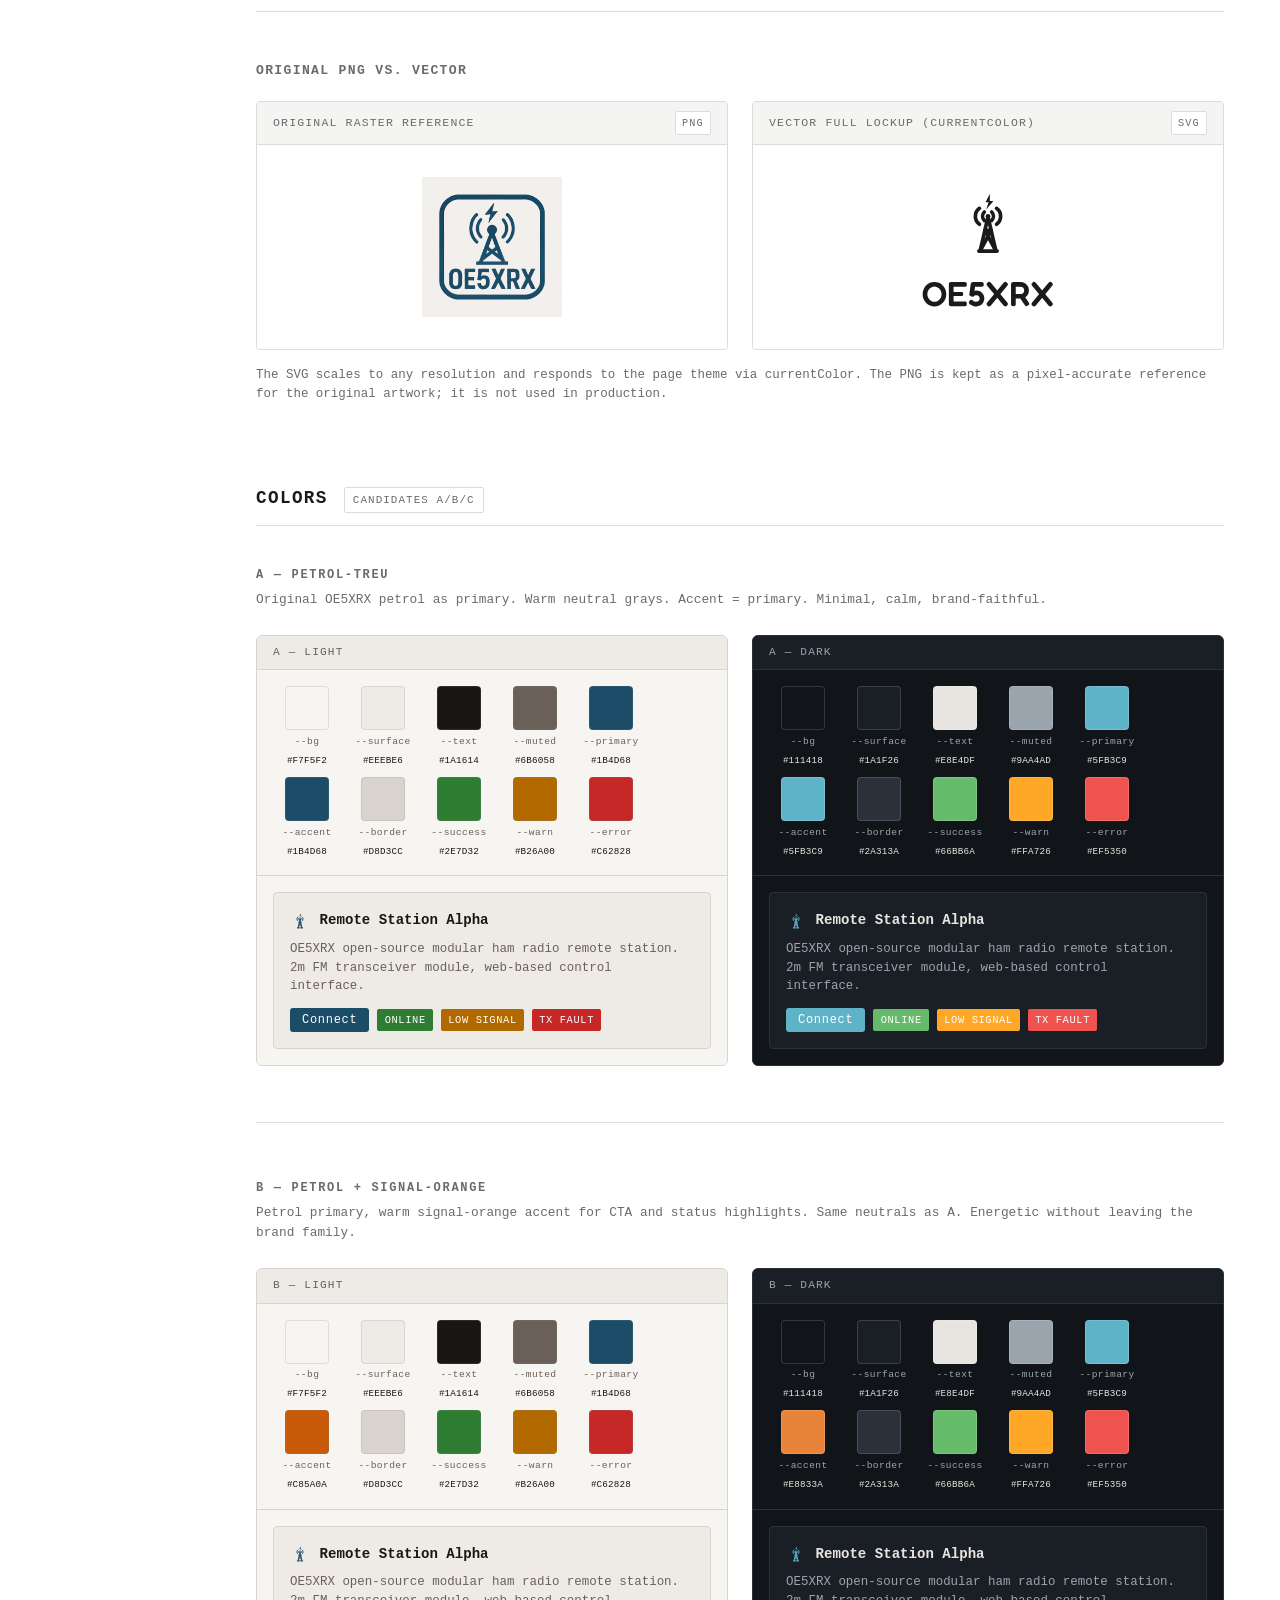
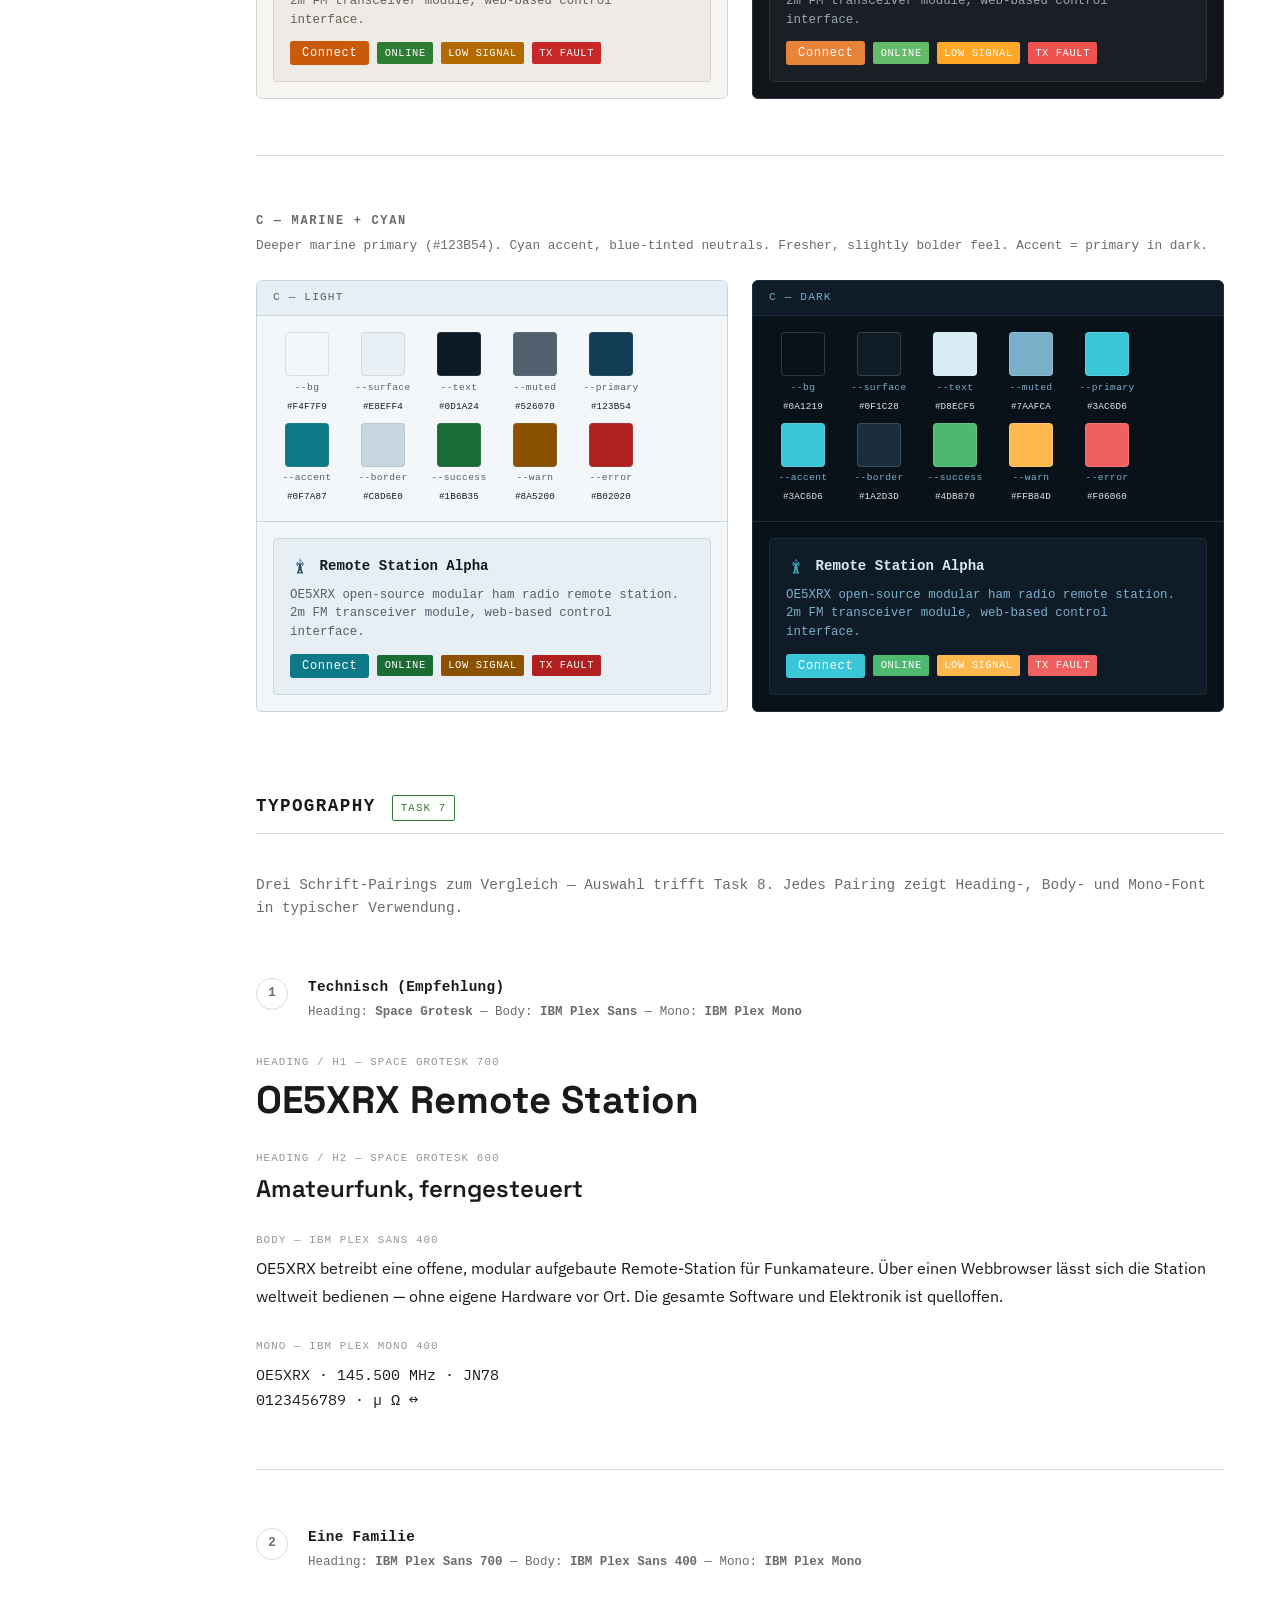
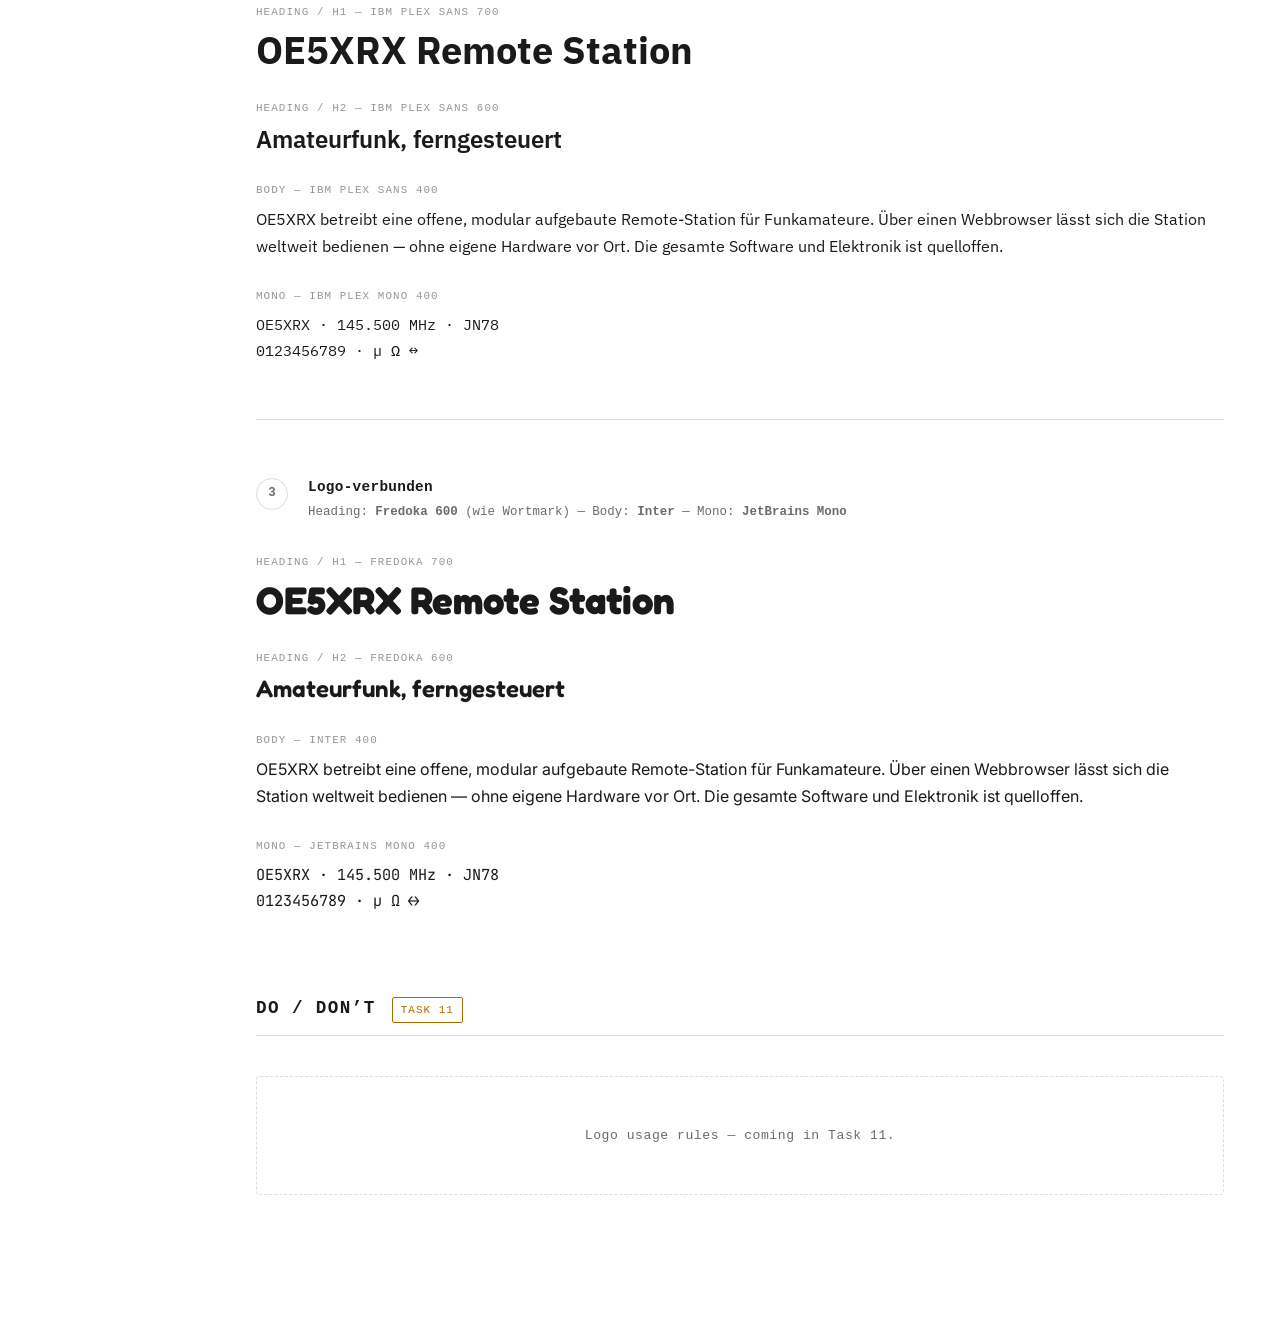
==== commit 0a8db8aa: "feat(type): add 3 font pairings as specimens - type/fonts.css: Google Fonts CDN imports for Space Gr" ====
--- a/index.html
+++ b/index.html
@@ -4,6 +4,7 @@
   <meta charset="UTF-8">
   <meta name="viewport" content="width=device-width, initial-scale=1.0">
   <title>OE5XRX Branding</title>
+  <link rel="stylesheet" href="type/fonts.css">
   <link rel="stylesheet" href="color/tokens.css">
   <link rel="stylesheet" href="color/candidates.css">
   <link rel="stylesheet" href="site.css">
@@ -728,11 +729,152 @@
   <section id="typography" class="section">
     <div class="section-header">
       <h2>Typography</h2>
-      <span class="badge pending">Task 7</span>
-    </div>
-    <div class="placeholder-content">
-      Typeface specimens and scale — coming in Task 7.
-    </div>
+      <span class="badge done">Task 7</span>
+    </div>
+
+    <p class="type-intro">
+      Drei Schrift-Pairings zum Vergleich — Auswahl trifft Task 8.
+      Jedes Pairing zeigt Heading-, Body- und Mono-Font in typischer Verwendung.
+    </p>
+
+    <!-- ── Pairing 1: Space Grotesk + IBM Plex Sans + IBM Plex Mono ── -->
+    <div class="type-pairing">
+      <div class="type-pairing-header">
+        <span class="type-pairing-number">1</span>
+        <div>
+          <p class="type-pairing-name">Technisch (Empfehlung)</p>
+          <p class="type-pairing-stack">
+            Heading: <strong>Space Grotesk</strong> &mdash;
+            Body: <strong>IBM Plex Sans</strong> &mdash;
+            Mono: <strong>IBM Plex Mono</strong>
+          </p>
+        </div>
+      </div>
+
+      <div class="type-specimen">
+        <div class="type-specimen-block">
+          <span class="type-specimen-label">Heading / H1 &mdash; Space Grotesk 700</span>
+          <h1 style="font-family: 'Space Grotesk', sans-serif; font-weight: 700; font-size: 2.4rem; line-height: 1.15; color: var(--text);">
+            OE5XRX Remote Station
+          </h1>
+        </div>
+        <div class="type-specimen-block">
+          <span class="type-specimen-label">Heading / H2 &mdash; Space Grotesk 600</span>
+          <h2 style="font-family: 'Space Grotesk', sans-serif; font-weight: 600; font-size: 1.5rem; line-height: 1.25; color: var(--text);">
+            Amateurfunk, ferngesteuert
+          </h2>
+        </div>
+        <div class="type-specimen-block">
+          <span class="type-specimen-label">Body &mdash; IBM Plex Sans 400</span>
+          <p style="font-family: 'IBM Plex Sans', sans-serif; font-weight: 400; font-size: 1rem; line-height: 1.7; color: var(--text);">
+            OE5XRX betreibt eine offene, modular aufgebaute Remote-Station f&uuml;r
+            Funkamateure. &Uuml;ber einen Webbrowser l&auml;sst sich die Station
+            weltweit bedienen &mdash; ohne eigene Hardware vor Ort.
+            Die gesamte Software und Elektronik ist quelloffen.
+          </p>
+        </div>
+        <div class="type-specimen-block">
+          <span class="type-specimen-label">Mono &mdash; IBM Plex Mono 400</span>
+          <p style="font-family: 'IBM Plex Mono', monospace; font-weight: 400; font-size: 0.95rem; line-height: 1.7; color: var(--text);">
+            OE5XRX &middot; 145.500 MHz &middot; JN78<br>
+            0123456789 &middot; &micro; &Omega; &#8596;
+          </p>
+        </div>
+      </div>
+    </div>
+
+    <!-- ── Pairing 2: IBM Plex Sans (durchgehend) + IBM Plex Mono ── -->
+    <div class="type-pairing">
+      <div class="type-pairing-header">
+        <span class="type-pairing-number">2</span>
+        <div>
+          <p class="type-pairing-name">Eine Familie</p>
+          <p class="type-pairing-stack">
+            Heading: <strong>IBM Plex Sans 700</strong> &mdash;
+            Body: <strong>IBM Plex Sans 400</strong> &mdash;
+            Mono: <strong>IBM Plex Mono</strong>
+          </p>
+        </div>
+      </div>
+
+      <div class="type-specimen">
+        <div class="type-specimen-block">
+          <span class="type-specimen-label">Heading / H1 &mdash; IBM Plex Sans 700</span>
+          <h1 style="font-family: 'IBM Plex Sans', sans-serif; font-weight: 700; font-size: 2.4rem; line-height: 1.15; color: var(--text);">
+            OE5XRX Remote Station
+          </h1>
+        </div>
+        <div class="type-specimen-block">
+          <span class="type-specimen-label">Heading / H2 &mdash; IBM Plex Sans 600</span>
+          <h2 style="font-family: 'IBM Plex Sans', sans-serif; font-weight: 600; font-size: 1.5rem; line-height: 1.25; color: var(--text);">
+            Amateurfunk, ferngesteuert
+          </h2>
+        </div>
+        <div class="type-specimen-block">
+          <span class="type-specimen-label">Body &mdash; IBM Plex Sans 400</span>
+          <p style="font-family: 'IBM Plex Sans', sans-serif; font-weight: 400; font-size: 1rem; line-height: 1.7; color: var(--text);">
+            OE5XRX betreibt eine offene, modular aufgebaute Remote-Station f&uuml;r
+            Funkamateure. &Uuml;ber einen Webbrowser l&auml;sst sich die Station
+            weltweit bedienen &mdash; ohne eigene Hardware vor Ort.
+            Die gesamte Software und Elektronik ist quelloffen.
+          </p>
+        </div>
+        <div class="type-specimen-block">
+          <span class="type-specimen-label">Mono &mdash; IBM Plex Mono 400</span>
+          <p style="font-family: 'IBM Plex Mono', monospace; font-weight: 400; font-size: 0.95rem; line-height: 1.7; color: var(--text);">
+            OE5XRX &middot; 145.500 MHz &middot; JN78<br>
+            0123456789 &middot; &micro; &Omega; &#8596;
+          </p>
+        </div>
+      </div>
+    </div>
+
+    <!-- ── Pairing 3: Fredoka + Inter + JetBrains Mono ── -->
+    <div class="type-pairing type-pairing--last">
+      <div class="type-pairing-header">
+        <span class="type-pairing-number">3</span>
+        <div>
+          <p class="type-pairing-name">Logo-verbunden</p>
+          <p class="type-pairing-stack">
+            Heading: <strong>Fredoka 600</strong> (wie Wortmark) &mdash;
+            Body: <strong>Inter</strong> &mdash;
+            Mono: <strong>JetBrains Mono</strong>
+          </p>
+        </div>
+      </div>
+
+      <div class="type-specimen">
+        <div class="type-specimen-block">
+          <span class="type-specimen-label">Heading / H1 &mdash; Fredoka 700</span>
+          <h1 style="font-family: 'Fredoka', sans-serif; font-weight: 700; font-size: 2.4rem; line-height: 1.15; color: var(--text);">
+            OE5XRX Remote Station
+          </h1>
+        </div>
+        <div class="type-specimen-block">
+          <span class="type-specimen-label">Heading / H2 &mdash; Fredoka 600</span>
+          <h2 style="font-family: 'Fredoka', sans-serif; font-weight: 600; font-size: 1.5rem; line-height: 1.25; color: var(--text);">
+            Amateurfunk, ferngesteuert
+          </h2>
+        </div>
+        <div class="type-specimen-block">
+          <span class="type-specimen-label">Body &mdash; Inter 400</span>
+          <p style="font-family: 'Inter', sans-serif; font-weight: 400; font-size: 1rem; line-height: 1.7; color: var(--text);">
+            OE5XRX betreibt eine offene, modular aufgebaute Remote-Station f&uuml;r
+            Funkamateure. &Uuml;ber einen Webbrowser l&auml;sst sich die Station
+            weltweit bedienen &mdash; ohne eigene Hardware vor Ort.
+            Die gesamte Software und Elektronik ist quelloffen.
+          </p>
+        </div>
+        <div class="type-specimen-block">
+          <span class="type-specimen-label">Mono &mdash; JetBrains Mono 400</span>
+          <p style="font-family: 'JetBrains Mono', monospace; font-weight: 400; font-size: 0.95rem; line-height: 1.7; color: var(--text);">
+            OE5XRX &middot; 145.500 MHz &middot; JN78<br>
+            0123456789 &middot; &micro; &Omega; &#8596;
+          </p>
+        </div>
+      </div>
+    </div>
+
   </section>
 
   <!-- ── DO / DON'T ────────────────────────────────────────────────────── -->
--- a/type/fonts.css
+++ b/type/fonts.css
@@ -0,0 +1,14 @@
+/* OE5XRX Branding — Typeface Candidates (CDN imports for preview) */
+/* Self-hosting happens at Task 9 once a pairing is chosen.        */
+
+/* ── Pairing 1: Space Grotesk + IBM Plex Sans + IBM Plex Mono ── */
+@import url('https://fonts.googleapis.com/css2?family=Space+Grotesk:wght@400;600;700&display=swap');
+
+/* ── Pairing 2 & 1 shared: IBM Plex Sans + IBM Plex Mono ──────── */
+@import url('https://fonts.googleapis.com/css2?family=IBM+Plex+Sans:wght@400;600;700&display=swap');
+@import url('https://fonts.googleapis.com/css2?family=IBM+Plex+Mono:wght@400;500&display=swap');
+
+/* ── Pairing 3: Fredoka + Inter + JetBrains Mono ──────────────── */
+@import url('https://fonts.googleapis.com/css2?family=Fredoka:wght@600;700&display=swap');
+@import url('https://fonts.googleapis.com/css2?family=Inter:wght@400;600;700&display=swap');
+@import url('https://fonts.googleapis.com/css2?family=JetBrains+Mono:wght@400;500&display=swap');
--- a/site.css
+++ b/site.css
@@ -372,6 +372,89 @@
   letter-spacing: 0.04em;
 }
 
+/* ── Typography specimens ────────────────────────────────────────────────── */
+
+.type-intro {
+  font-size: 0.9rem;
+  color: var(--muted);
+  line-height: 1.6;
+  margin-bottom: 3rem;
+}
+
+.type-pairing {
+  margin-bottom: 0;
+  padding-bottom: 3.5rem;
+  border-bottom: 1px solid var(--border);
+  margin-top: 3.5rem;
+}
+
+.type-pairing--last {
+  border-bottom: none;
+  padding-bottom: 0;
+}
+
+.type-pairing-header {
+  display: flex;
+  align-items: flex-start;
+  gap: 1.25rem;
+  margin-bottom: 2rem;
+}
+
+.type-pairing-number {
+  display: flex;
+  align-items: center;
+  justify-content: center;
+  width: 2rem;
+  height: 2rem;
+  border: 1px solid var(--border);
+  border-radius: 50%;
+  font-size: 0.78rem;
+  font-weight: 600;
+  color: var(--muted);
+  flex-shrink: 0;
+  margin-top: 0.1rem;
+}
+
+.type-pairing-name {
+  font-size: 0.9rem;
+  font-weight: 600;
+  color: var(--text);
+  margin-bottom: 0.25rem;
+  letter-spacing: 0.02em;
+}
+
+.type-pairing-stack {
+  font-size: 0.78rem;
+  color: var(--muted);
+  line-height: 1.5;
+}
+
+.type-specimen {
+  display: flex;
+  flex-direction: column;
+  gap: 1.75rem;
+}
+
+.type-specimen-block {
+  display: flex;
+  flex-direction: column;
+  gap: 0.4rem;
+}
+
+.type-specimen-label {
+  font-size: 0.68rem;
+  letter-spacing: 0.1em;
+  text-transform: uppercase;
+  color: var(--muted);
+  opacity: 0.7;
+}
+
+/* Reset heading margins inside specimen blocks */
+.type-specimen-block h1,
+.type-specimen-block h2 {
+  margin: 0;
+}
+
 /* ── Responsive ──────────────────────────────────────────────────────────── */
 
 @media (max-width: 860px) {
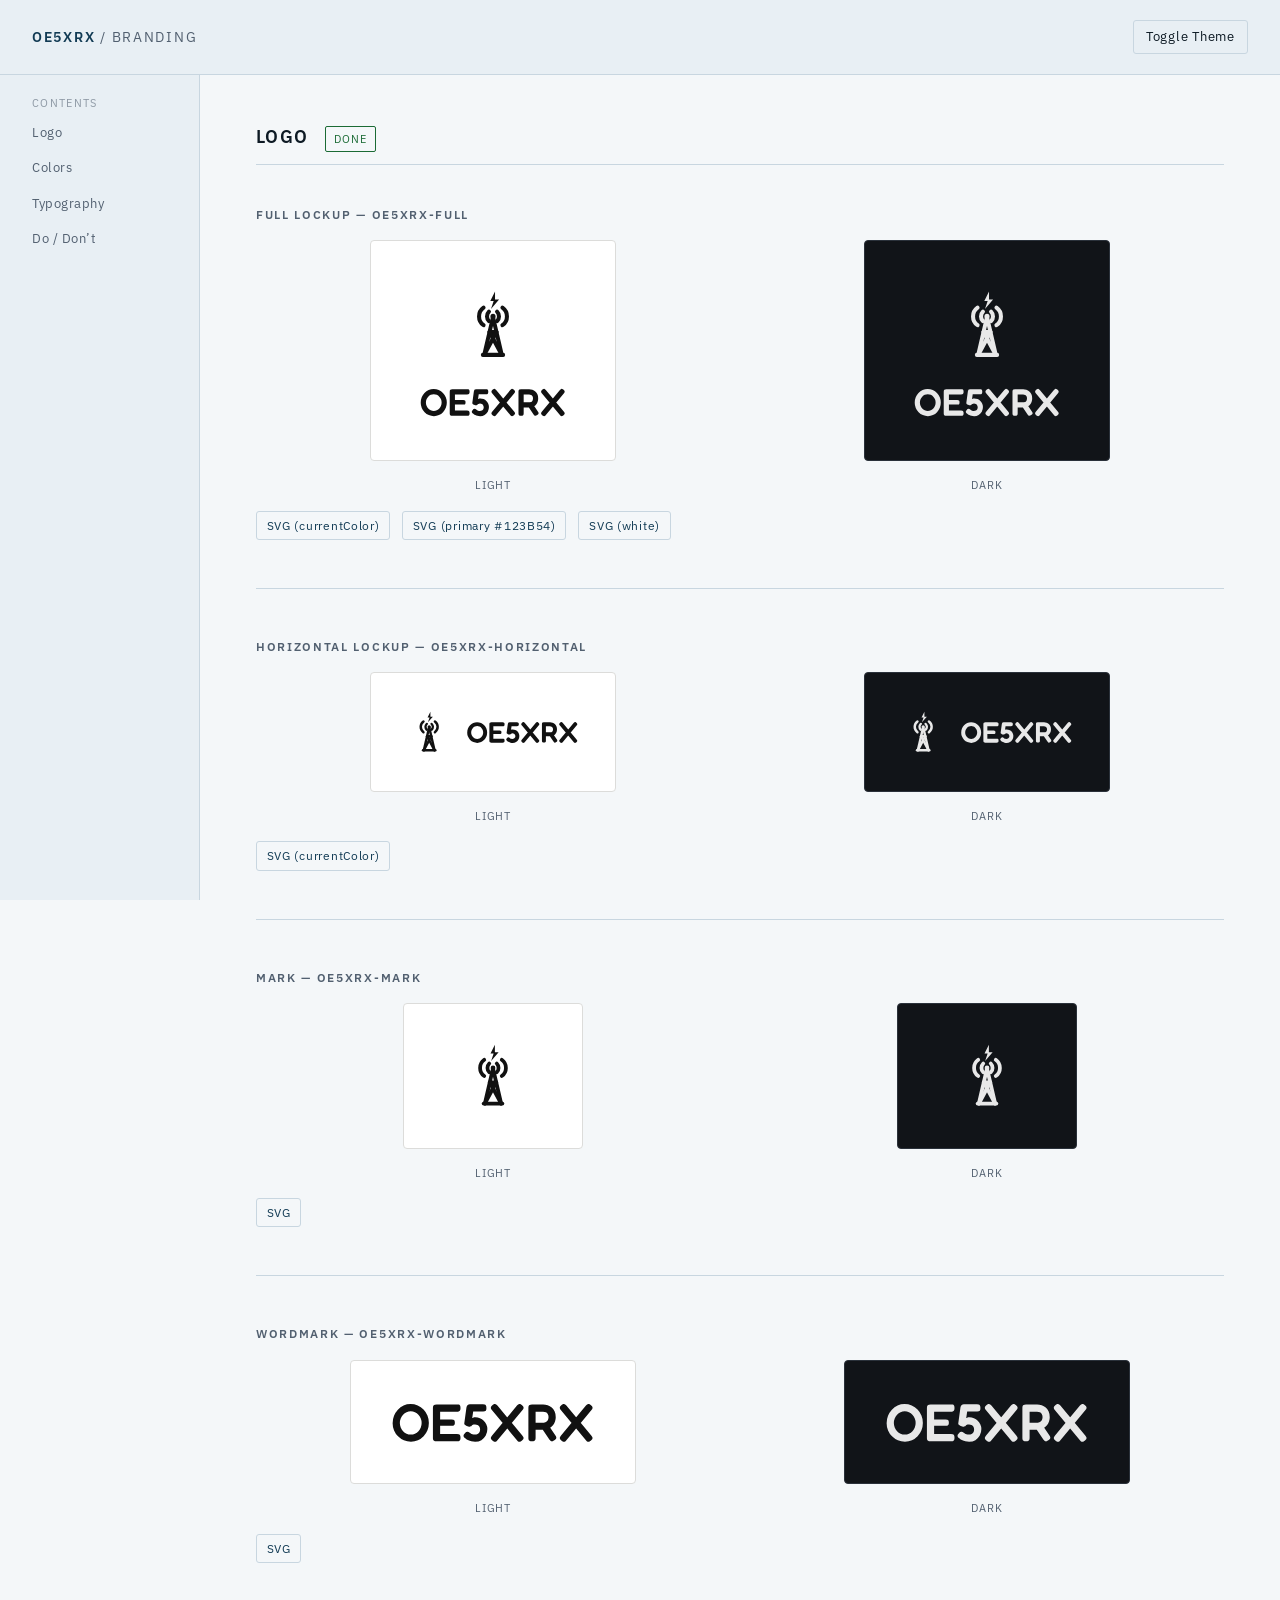
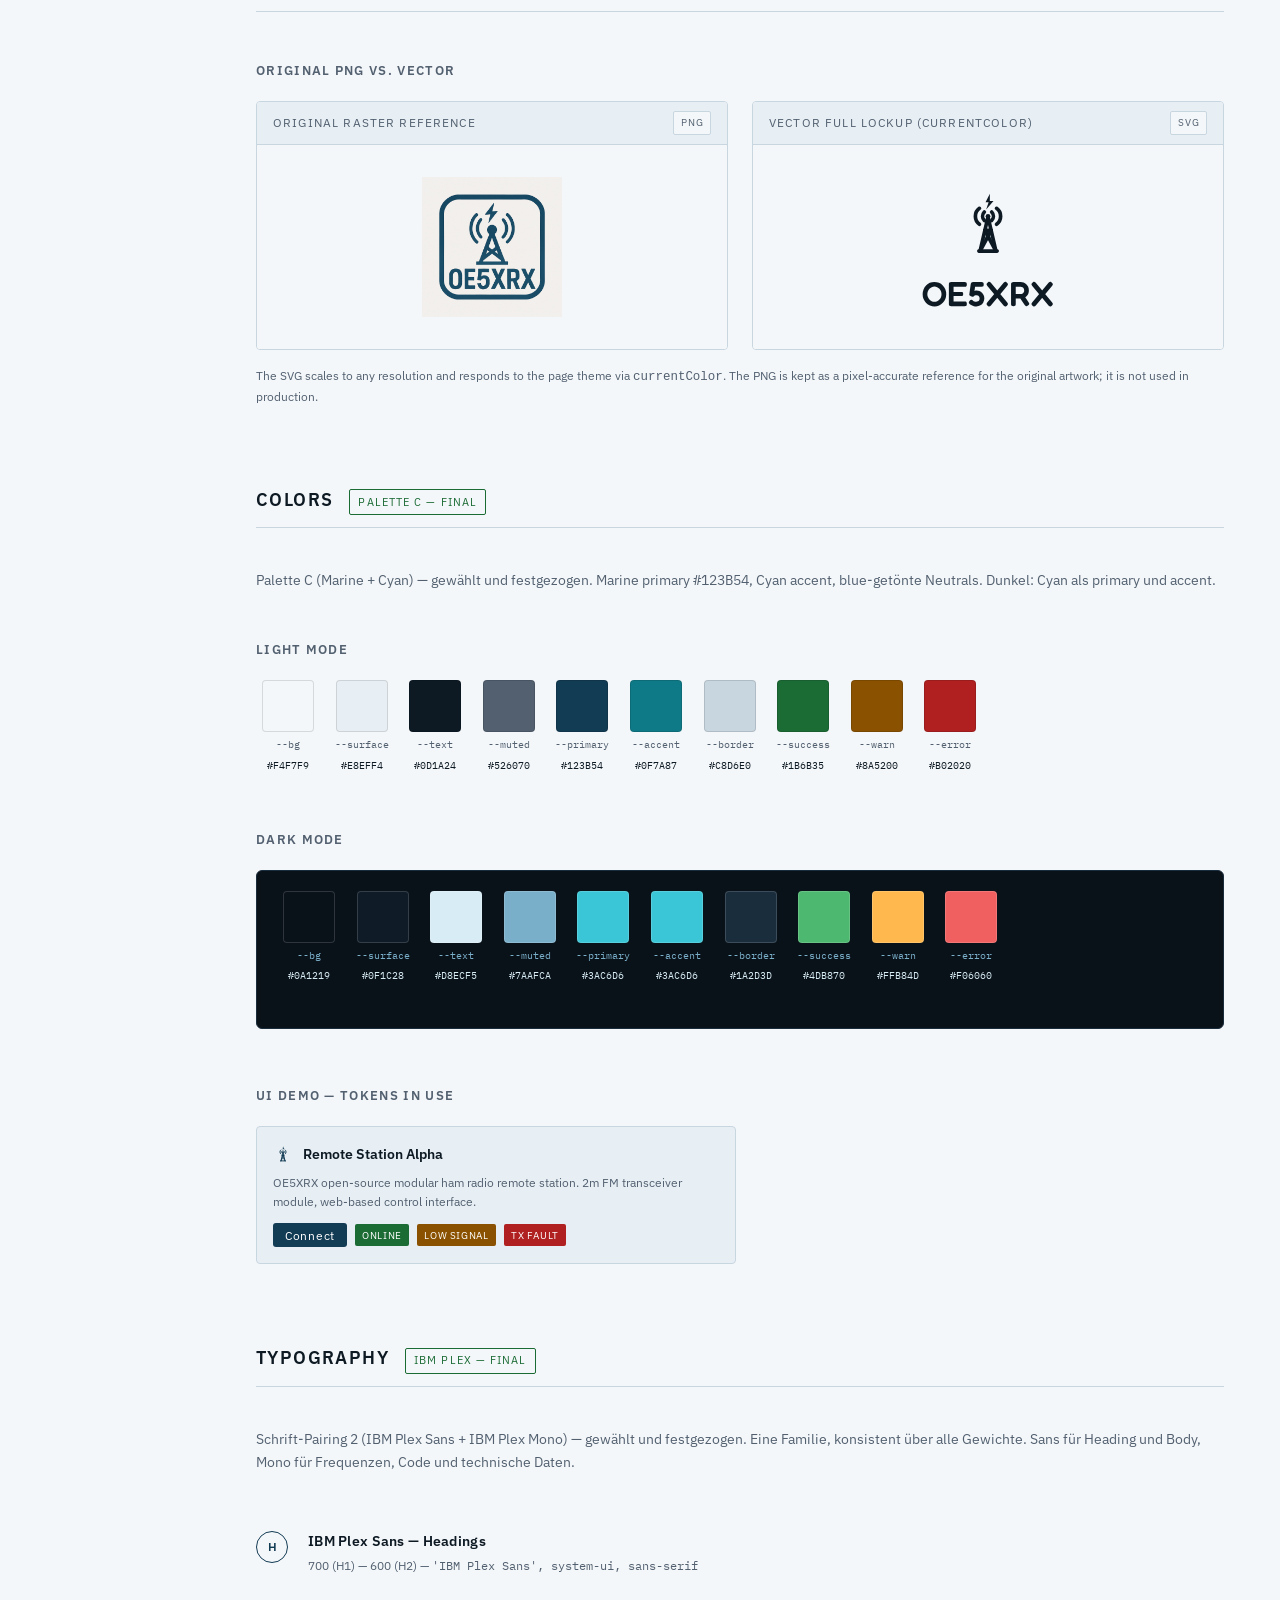
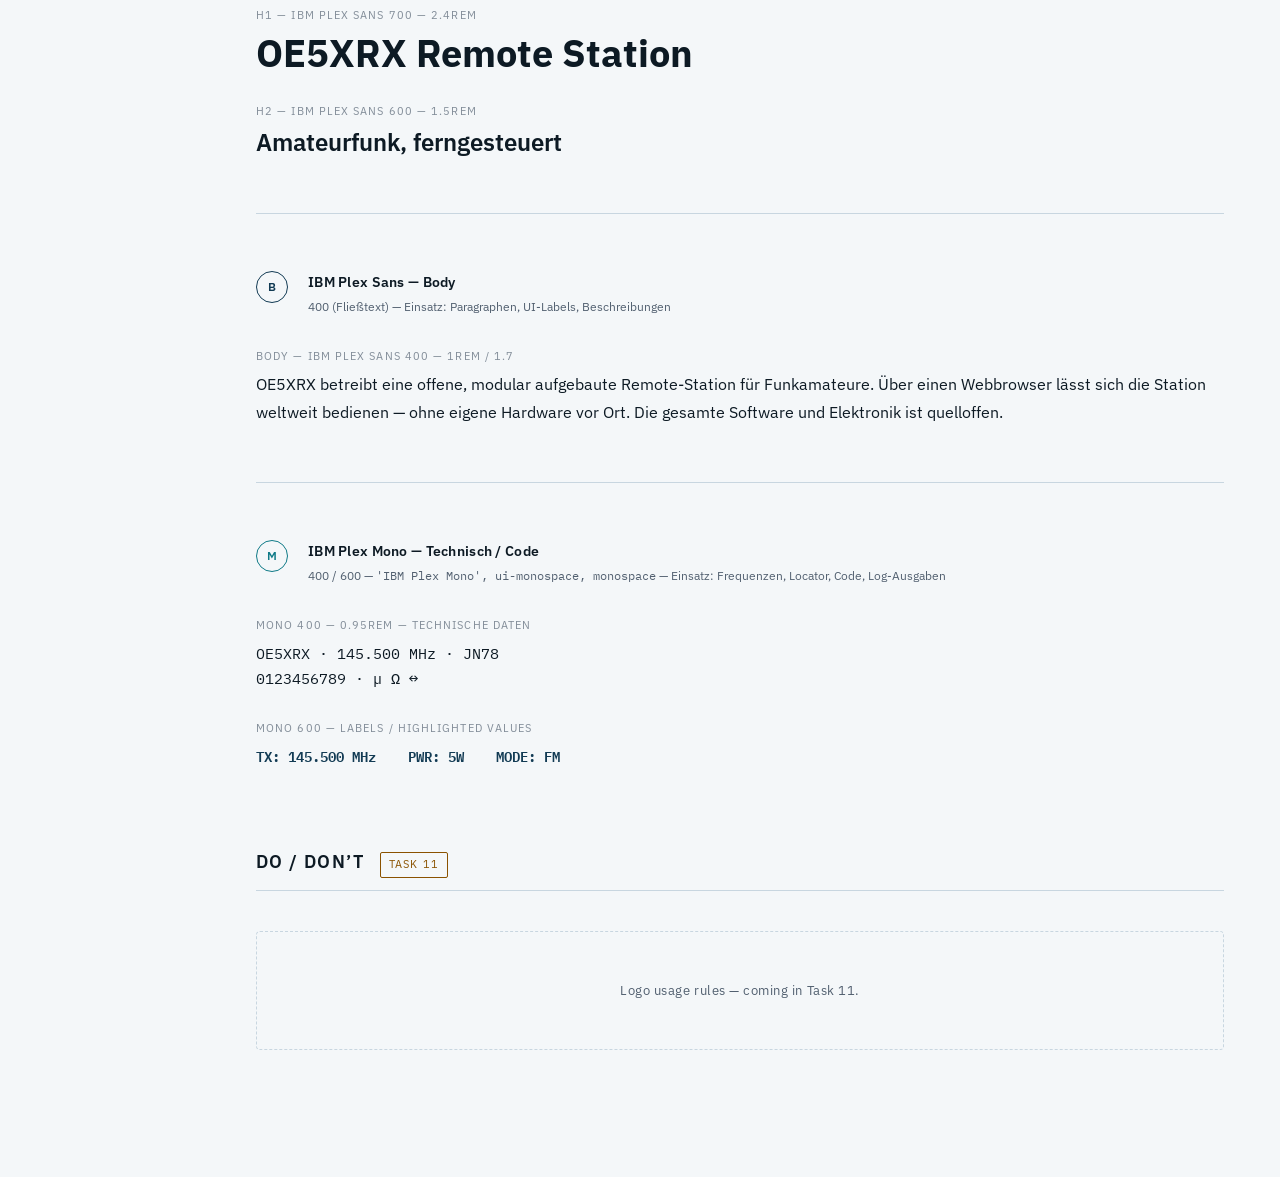
==== commit 714bd367: "feat: lock palette C tokens and IBM Plex typography, align logo primary Co-Authored-By: Claude Sonne" ====
--- a/index.html
+++ b/index.html
@@ -6,7 +6,6 @@
   <title>OE5XRX Branding</title>
   <link rel="stylesheet" href="type/fonts.css">
   <link rel="stylesheet" href="color/tokens.css">
-  <link rel="stylesheet" href="color/candidates.css">
   <link rel="stylesheet" href="site.css">
 </head>
 <body>
@@ -124,7 +123,7 @@
       </div>
       <div class="logo-downloads">
         <a href="logo/oe5xrx-full.svg" download>SVG (currentColor)</a>
-        <a href="logo/oe5xrx-full-petrol.svg" download>SVG (petrol)</a>
+        <a href="logo/oe5xrx-full-primary.svg" download>SVG (primary #123B54)</a>
         <a href="logo/oe5xrx-full-white.svg" download>SVG (white)</a>
       </div>
     </div>
@@ -414,314 +413,162 @@
   <section id="colors" class="section">
     <div class="section-header">
       <h2>Colors</h2>
-      <span class="badge">Candidates A/B/C</span>
-    </div>
-
-    <!-- ── PALETTE A — Petrol-treu ─────────────────────────────────────── -->
-    <div class="pal-direction">
-      <p class="pal-direction-title">A &mdash; Petrol-treu</p>
-      <p class="pal-direction-desc">
-        Original OE5XRX petrol as primary. Warm neutral grays. Accent = primary.
-        Minimal, calm, brand-faithful.
-      </p>
-      <div class="pal-pair">
-
-        <!-- A light -->
-        <div class="pal-a pal-card">
-          <div class="pal-card-header">A &mdash; Light</div>
-          <div class="pal-swatches">
-            <div class="pal-swatch"><div class="pal-swatch-color" style="background:#F7F5F2"></div><span class="pal-swatch-name">--bg</span><span class="pal-swatch-hex">#F7F5F2</span></div>
-            <div class="pal-swatch"><div class="pal-swatch-color" style="background:#EEEBE6"></div><span class="pal-swatch-name">--surface</span><span class="pal-swatch-hex">#EEEBE6</span></div>
-            <div class="pal-swatch"><div class="pal-swatch-color" style="background:#1A1614"></div><span class="pal-swatch-name">--text</span><span class="pal-swatch-hex">#1A1614</span></div>
-            <div class="pal-swatch"><div class="pal-swatch-color" style="background:#6B6058"></div><span class="pal-swatch-name">--muted</span><span class="pal-swatch-hex">#6B6058</span></div>
-            <div class="pal-swatch"><div class="pal-swatch-color" style="background:#1B4D68"></div><span class="pal-swatch-name">--primary</span><span class="pal-swatch-hex">#1B4D68</span></div>
-            <div class="pal-swatch"><div class="pal-swatch-color" style="background:#1B4D68"></div><span class="pal-swatch-name">--accent</span><span class="pal-swatch-hex">#1B4D68</span></div>
-            <div class="pal-swatch"><div class="pal-swatch-color" style="background:#D8D3CC"></div><span class="pal-swatch-name">--border</span><span class="pal-swatch-hex">#D8D3CC</span></div>
-            <div class="pal-swatch"><div class="pal-swatch-color" style="background:#2E7D32"></div><span class="pal-swatch-name">--success</span><span class="pal-swatch-hex">#2E7D32</span></div>
-            <div class="pal-swatch"><div class="pal-swatch-color" style="background:#B26A00"></div><span class="pal-swatch-name">--warn</span><span class="pal-swatch-hex">#B26A00</span></div>
-            <div class="pal-swatch"><div class="pal-swatch-color" style="background:#C62828"></div><span class="pal-swatch-name">--error</span><span class="pal-swatch-hex">#C62828</span></div>
-          </div>
-          <div class="pal-demo">
-            <div class="pal-demo-card">
-              <div class="pal-demo-card-header">
-                <svg class="pal-demo-mark" xmlns="http://www.w3.org/2000/svg" viewBox="0 0 128 128" aria-hidden="true">
-                  <g fill="none" stroke="currentColor" stroke-width="6" stroke-linecap="round" stroke-linejoin="round">
-                    <path d="M58 44 a10 10 0 0 0 0 14"/><path d="M50 38 a16 16 0 0 0 0 26"/>
-                    <path d="M70 44 a10 10 0 0 1 0 14"/><path d="M78 38 a16 16 0 0 1 0 26"/>
-                    <path d="M64 52 L51 108"/><path d="M64 52 L77 108"/>
-                    <path d="M49 108 L79 108"/><path d="M58.9 74 L69.1 74"/>
-                    <path d="M58.9 74 L77 108"/><path d="M69.1 74 L51 108"/>
-                  </g>
-                  <circle cx="64" cy="51" r="3.8" fill="currentColor"/>
-                  <path d="M67 14 L60 28 L65 28 L61 40 L73 26 L67 26 Z" fill="currentColor"/>
-                </svg>
-                <span class="pal-demo-card-title">Remote Station Alpha</span>
-              </div>
-              <p class="pal-demo-body">
-                OE5XRX open-source modular ham radio remote station.
-                2m FM transceiver module, web-based control interface.
-              </p>
-              <div class="pal-demo-footer">
-                <button class="pal-demo-btn">Connect</button>
-                <span class="pal-chip success">Online</span>
-                <span class="pal-chip warn">Low signal</span>
-                <span class="pal-chip error">TX fault</span>
-              </div>
-            </div>
-          </div>
-        </div>
-
-        <!-- A dark -->
-        <div class="pal-a dark pal-card">
-          <div class="pal-card-header">A &mdash; Dark</div>
-          <div class="pal-swatches">
-            <div class="pal-swatch"><div class="pal-swatch-color" style="background:#111418;border-color:rgba(255,255,255,0.15)"></div><span class="pal-swatch-name">--bg</span><span class="pal-swatch-hex">#111418</span></div>
-            <div class="pal-swatch"><div class="pal-swatch-color" style="background:#1A1F26;border-color:rgba(255,255,255,0.15)"></div><span class="pal-swatch-name">--surface</span><span class="pal-swatch-hex">#1A1F26</span></div>
-            <div class="pal-swatch"><div class="pal-swatch-color" style="background:#E8E4DF;border-color:rgba(255,255,255,0.15)"></div><span class="pal-swatch-name">--text</span><span class="pal-swatch-hex">#E8E4DF</span></div>
-            <div class="pal-swatch"><div class="pal-swatch-color" style="background:#9AA4AD;border-color:rgba(255,255,255,0.15)"></div><span class="pal-swatch-name">--muted</span><span class="pal-swatch-hex">#9AA4AD</span></div>
-            <div class="pal-swatch"><div class="pal-swatch-color" style="background:#5FB3C9;border-color:rgba(255,255,255,0.15)"></div><span class="pal-swatch-name">--primary</span><span class="pal-swatch-hex">#5FB3C9</span></div>
-            <div class="pal-swatch"><div class="pal-swatch-color" style="background:#5FB3C9;border-color:rgba(255,255,255,0.15)"></div><span class="pal-swatch-name">--accent</span><span class="pal-swatch-hex">#5FB3C9</span></div>
-            <div class="pal-swatch"><div class="pal-swatch-color" style="background:#2A313A;border-color:rgba(255,255,255,0.15)"></div><span class="pal-swatch-name">--border</span><span class="pal-swatch-hex">#2A313A</span></div>
-            <div class="pal-swatch"><div class="pal-swatch-color" style="background:#66BB6A;border-color:rgba(255,255,255,0.15)"></div><span class="pal-swatch-name">--success</span><span class="pal-swatch-hex">#66BB6A</span></div>
-            <div class="pal-swatch"><div class="pal-swatch-color" style="background:#FFA726;border-color:rgba(255,255,255,0.15)"></div><span class="pal-swatch-name">--warn</span><span class="pal-swatch-hex">#FFA726</span></div>
-            <div class="pal-swatch"><div class="pal-swatch-color" style="background:#EF5350;border-color:rgba(255,255,255,0.15)"></div><span class="pal-swatch-name">--error</span><span class="pal-swatch-hex">#EF5350</span></div>
-          </div>
-          <div class="pal-demo">
-            <div class="pal-demo-card">
-              <div class="pal-demo-card-header">
-                <svg class="pal-demo-mark" xmlns="http://www.w3.org/2000/svg" viewBox="0 0 128 128" aria-hidden="true">
-                  <g fill="none" stroke="currentColor" stroke-width="6" stroke-linecap="round" stroke-linejoin="round">
-                    <path d="M58 44 a10 10 0 0 0 0 14"/><path d="M50 38 a16 16 0 0 0 0 26"/>
-                    <path d="M70 44 a10 10 0 0 1 0 14"/><path d="M78 38 a16 16 0 0 1 0 26"/>
-                    <path d="M64 52 L51 108"/><path d="M64 52 L77 108"/>
-                    <path d="M49 108 L79 108"/><path d="M58.9 74 L69.1 74"/>
-                    <path d="M58.9 74 L77 108"/><path d="M69.1 74 L51 108"/>
-                  </g>
-                  <circle cx="64" cy="51" r="3.8" fill="currentColor"/>
-                  <path d="M67 14 L60 28 L65 28 L61 40 L73 26 L67 26 Z" fill="currentColor"/>
-                </svg>
-                <span class="pal-demo-card-title">Remote Station Alpha</span>
-              </div>
-              <p class="pal-demo-body">
-                OE5XRX open-source modular ham radio remote station.
-                2m FM transceiver module, web-based control interface.
-              </p>
-              <div class="pal-demo-footer">
-                <button class="pal-demo-btn">Connect</button>
-                <span class="pal-chip success">Online</span>
-                <span class="pal-chip warn">Low signal</span>
-                <span class="pal-chip error">TX fault</span>
-              </div>
-            </div>
-          </div>
-        </div>
-
-      </div><!-- /.pal-pair -->
-    </div><!-- /.pal-direction A -->
-
-    <!-- ── PALETTE B — Petrol + Signal-Orange ──────────────────────────── -->
-    <div class="pal-direction">
-      <p class="pal-direction-title">B &mdash; Petrol + Signal-Orange</p>
-      <p class="pal-direction-desc">
-        Petrol primary, warm signal-orange accent for CTA and status highlights.
-        Same neutrals as A. Energetic without leaving the brand family.
-      </p>
-      <div class="pal-pair">
-
-        <!-- B light -->
-        <div class="pal-b pal-card">
-          <div class="pal-card-header">B &mdash; Light</div>
-          <div class="pal-swatches">
-            <div class="pal-swatch"><div class="pal-swatch-color" style="background:#F7F5F2"></div><span class="pal-swatch-name">--bg</span><span class="pal-swatch-hex">#F7F5F2</span></div>
-            <div class="pal-swatch"><div class="pal-swatch-color" style="background:#EEEBE6"></div><span class="pal-swatch-name">--surface</span><span class="pal-swatch-hex">#EEEBE6</span></div>
-            <div class="pal-swatch"><div class="pal-swatch-color" style="background:#1A1614"></div><span class="pal-swatch-name">--text</span><span class="pal-swatch-hex">#1A1614</span></div>
-            <div class="pal-swatch"><div class="pal-swatch-color" style="background:#6B6058"></div><span class="pal-swatch-name">--muted</span><span class="pal-swatch-hex">#6B6058</span></div>
-            <div class="pal-swatch"><div class="pal-swatch-color" style="background:#1B4D68"></div><span class="pal-swatch-name">--primary</span><span class="pal-swatch-hex">#1B4D68</span></div>
-            <div class="pal-swatch"><div class="pal-swatch-color" style="background:#C85A0A"></div><span class="pal-swatch-name">--accent</span><span class="pal-swatch-hex">#C85A0A</span></div>
-            <div class="pal-swatch"><div class="pal-swatch-color" style="background:#D8D3CC"></div><span class="pal-swatch-name">--border</span><span class="pal-swatch-hex">#D8D3CC</span></div>
-            <div class="pal-swatch"><div class="pal-swatch-color" style="background:#2E7D32"></div><span class="pal-swatch-name">--success</span><span class="pal-swatch-hex">#2E7D32</span></div>
-            <div class="pal-swatch"><div class="pal-swatch-color" style="background:#B26A00"></div><span class="pal-swatch-name">--warn</span><span class="pal-swatch-hex">#B26A00</span></div>
-            <div class="pal-swatch"><div class="pal-swatch-color" style="background:#C62828"></div><span class="pal-swatch-name">--error</span><span class="pal-swatch-hex">#C62828</span></div>
-          </div>
-          <div class="pal-demo">
-            <div class="pal-demo-card">
-              <div class="pal-demo-card-header">
-                <svg class="pal-demo-mark" xmlns="http://www.w3.org/2000/svg" viewBox="0 0 128 128" aria-hidden="true">
-                  <g fill="none" stroke="currentColor" stroke-width="6" stroke-linecap="round" stroke-linejoin="round">
-                    <path d="M58 44 a10 10 0 0 0 0 14"/><path d="M50 38 a16 16 0 0 0 0 26"/>
-                    <path d="M70 44 a10 10 0 0 1 0 14"/><path d="M78 38 a16 16 0 0 1 0 26"/>
-                    <path d="M64 52 L51 108"/><path d="M64 52 L77 108"/>
-                    <path d="M49 108 L79 108"/><path d="M58.9 74 L69.1 74"/>
-                    <path d="M58.9 74 L77 108"/><path d="M69.1 74 L51 108"/>
-                  </g>
-                  <circle cx="64" cy="51" r="3.8" fill="currentColor"/>
-                  <path d="M67 14 L60 28 L65 28 L61 40 L73 26 L67 26 Z" fill="currentColor"/>
-                </svg>
-                <span class="pal-demo-card-title">Remote Station Alpha</span>
-              </div>
-              <p class="pal-demo-body">
-                OE5XRX open-source modular ham radio remote station.
-                2m FM transceiver module, web-based control interface.
-              </p>
-              <div class="pal-demo-footer">
-                <button class="pal-demo-btn accent">Connect</button>
-                <span class="pal-chip success">Online</span>
-                <span class="pal-chip warn">Low signal</span>
-                <span class="pal-chip error">TX fault</span>
-              </div>
-            </div>
-          </div>
-        </div>
-
-        <!-- B dark -->
-        <div class="pal-b dark pal-card">
-          <div class="pal-card-header">B &mdash; Dark</div>
-          <div class="pal-swatches">
-            <div class="pal-swatch"><div class="pal-swatch-color" style="background:#111418;border-color:rgba(255,255,255,0.15)"></div><span class="pal-swatch-name">--bg</span><span class="pal-swatch-hex">#111418</span></div>
-            <div class="pal-swatch"><div class="pal-swatch-color" style="background:#1A1F26;border-color:rgba(255,255,255,0.15)"></div><span class="pal-swatch-name">--surface</span><span class="pal-swatch-hex">#1A1F26</span></div>
-            <div class="pal-swatch"><div class="pal-swatch-color" style="background:#E8E4DF;border-color:rgba(255,255,255,0.15)"></div><span class="pal-swatch-name">--text</span><span class="pal-swatch-hex">#E8E4DF</span></div>
-            <div class="pal-swatch"><div class="pal-swatch-color" style="background:#9AA4AD;border-color:rgba(255,255,255,0.15)"></div><span class="pal-swatch-name">--muted</span><span class="pal-swatch-hex">#9AA4AD</span></div>
-            <div class="pal-swatch"><div class="pal-swatch-color" style="background:#5FB3C9;border-color:rgba(255,255,255,0.15)"></div><span class="pal-swatch-name">--primary</span><span class="pal-swatch-hex">#5FB3C9</span></div>
-            <div class="pal-swatch"><div class="pal-swatch-color" style="background:#E8833A;border-color:rgba(255,255,255,0.15)"></div><span class="pal-swatch-name">--accent</span><span class="pal-swatch-hex">#E8833A</span></div>
-            <div class="pal-swatch"><div class="pal-swatch-color" style="background:#2A313A;border-color:rgba(255,255,255,0.15)"></div><span class="pal-swatch-name">--border</span><span class="pal-swatch-hex">#2A313A</span></div>
-            <div class="pal-swatch"><div class="pal-swatch-color" style="background:#66BB6A;border-color:rgba(255,255,255,0.15)"></div><span class="pal-swatch-name">--success</span><span class="pal-swatch-hex">#66BB6A</span></div>
-            <div class="pal-swatch"><div class="pal-swatch-color" style="background:#FFA726;border-color:rgba(255,255,255,0.15)"></div><span class="pal-swatch-name">--warn</span><span class="pal-swatch-hex">#FFA726</span></div>
-            <div class="pal-swatch"><div class="pal-swatch-color" style="background:#EF5350;border-color:rgba(255,255,255,0.15)"></div><span class="pal-swatch-name">--error</span><span class="pal-swatch-hex">#EF5350</span></div>
-          </div>
-          <div class="pal-demo">
-            <div class="pal-demo-card">
-              <div class="pal-demo-card-header">
-                <svg class="pal-demo-mark" xmlns="http://www.w3.org/2000/svg" viewBox="0 0 128 128" aria-hidden="true">
-                  <g fill="none" stroke="currentColor" stroke-width="6" stroke-linecap="round" stroke-linejoin="round">
-                    <path d="M58 44 a10 10 0 0 0 0 14"/><path d="M50 38 a16 16 0 0 0 0 26"/>
-                    <path d="M70 44 a10 10 0 0 1 0 14"/><path d="M78 38 a16 16 0 0 1 0 26"/>
-                    <path d="M64 52 L51 108"/><path d="M64 52 L77 108"/>
-                    <path d="M49 108 L79 108"/><path d="M58.9 74 L69.1 74"/>
-                    <path d="M58.9 74 L77 108"/><path d="M69.1 74 L51 108"/>
-                  </g>
-                  <circle cx="64" cy="51" r="3.8" fill="currentColor"/>
-                  <path d="M67 14 L60 28 L65 28 L61 40 L73 26 L67 26 Z" fill="currentColor"/>
-                </svg>
-                <span class="pal-demo-card-title">Remote Station Alpha</span>
-              </div>
-              <p class="pal-demo-body">
-                OE5XRX open-source modular ham radio remote station.
-                2m FM transceiver module, web-based control interface.
-              </p>
-              <div class="pal-demo-footer">
-                <button class="pal-demo-btn accent">Connect</button>
-                <span class="pal-chip success">Online</span>
-                <span class="pal-chip warn">Low signal</span>
-                <span class="pal-chip error">TX fault</span>
-              </div>
-            </div>
-          </div>
-        </div>
-
-      </div><!-- /.pal-pair -->
-    </div><!-- /.pal-direction B -->
-
-    <!-- ── PALETTE C — Marine + Cyan ───────────────────────────────────── -->
-    <div class="pal-direction">
-      <p class="pal-direction-title">C &mdash; Marine + Cyan</p>
-      <p class="pal-direction-desc">
-        Deeper marine primary (#123B54). Cyan accent, blue-tinted neutrals.
-        Fresher, slightly bolder feel. Accent = primary in dark.
-      </p>
-      <div class="pal-pair">
-
-        <!-- C light -->
-        <div class="pal-c pal-card">
-          <div class="pal-card-header">C &mdash; Light</div>
-          <div class="pal-swatches">
-            <div class="pal-swatch"><div class="pal-swatch-color" style="background:#F4F7F9"></div><span class="pal-swatch-name">--bg</span><span class="pal-swatch-hex">#F4F7F9</span></div>
-            <div class="pal-swatch"><div class="pal-swatch-color" style="background:#E8EFF4"></div><span class="pal-swatch-name">--surface</span><span class="pal-swatch-hex">#E8EFF4</span></div>
-            <div class="pal-swatch"><div class="pal-swatch-color" style="background:#0D1A24"></div><span class="pal-swatch-name">--text</span><span class="pal-swatch-hex">#0D1A24</span></div>
-            <div class="pal-swatch"><div class="pal-swatch-color" style="background:#526070"></div><span class="pal-swatch-name">--muted</span><span class="pal-swatch-hex">#526070</span></div>
-            <div class="pal-swatch"><div class="pal-swatch-color" style="background:#123B54"></div><span class="pal-swatch-name">--primary</span><span class="pal-swatch-hex">#123B54</span></div>
-            <div class="pal-swatch"><div class="pal-swatch-color" style="background:#0F7A87"></div><span class="pal-swatch-name">--accent</span><span class="pal-swatch-hex">#0F7A87</span></div>
-            <div class="pal-swatch"><div class="pal-swatch-color" style="background:#C8D6E0"></div><span class="pal-swatch-name">--border</span><span class="pal-swatch-hex">#C8D6E0</span></div>
-            <div class="pal-swatch"><div class="pal-swatch-color" style="background:#1B6B35"></div><span class="pal-swatch-name">--success</span><span class="pal-swatch-hex">#1B6B35</span></div>
-            <div class="pal-swatch"><div class="pal-swatch-color" style="background:#8A5200"></div><span class="pal-swatch-name">--warn</span><span class="pal-swatch-hex">#8A5200</span></div>
-            <div class="pal-swatch"><div class="pal-swatch-color" style="background:#B02020"></div><span class="pal-swatch-name">--error</span><span class="pal-swatch-hex">#B02020</span></div>
-          </div>
-          <div class="pal-demo">
-            <div class="pal-demo-card">
-              <div class="pal-demo-card-header">
-                <svg class="pal-demo-mark" xmlns="http://www.w3.org/2000/svg" viewBox="0 0 128 128" aria-hidden="true">
-                  <g fill="none" stroke="currentColor" stroke-width="6" stroke-linecap="round" stroke-linejoin="round">
-                    <path d="M58 44 a10 10 0 0 0 0 14"/><path d="M50 38 a16 16 0 0 0 0 26"/>
-                    <path d="M70 44 a10 10 0 0 1 0 14"/><path d="M78 38 a16 16 0 0 1 0 26"/>
-                    <path d="M64 52 L51 108"/><path d="M64 52 L77 108"/>
-                    <path d="M49 108 L79 108"/><path d="M58.9 74 L69.1 74"/>
-                    <path d="M58.9 74 L77 108"/><path d="M69.1 74 L51 108"/>
-                  </g>
-                  <circle cx="64" cy="51" r="3.8" fill="currentColor"/>
-                  <path d="M67 14 L60 28 L65 28 L61 40 L73 26 L67 26 Z" fill="currentColor"/>
-                </svg>
-                <span class="pal-demo-card-title">Remote Station Alpha</span>
-              </div>
-              <p class="pal-demo-body">
-                OE5XRX open-source modular ham radio remote station.
-                2m FM transceiver module, web-based control interface.
-              </p>
-              <div class="pal-demo-footer">
-                <button class="pal-demo-btn accent">Connect</button>
-                <span class="pal-chip success">Online</span>
-                <span class="pal-chip warn">Low signal</span>
-                <span class="pal-chip error">TX fault</span>
-              </div>
-            </div>
-          </div>
-        </div>
-
-        <!-- C dark -->
-        <div class="pal-c dark pal-card">
-          <div class="pal-card-header">C &mdash; Dark</div>
-          <div class="pal-swatches">
-            <div class="pal-swatch"><div class="pal-swatch-color" style="background:#0A1219;border-color:rgba(255,255,255,0.15)"></div><span class="pal-swatch-name">--bg</span><span class="pal-swatch-hex">#0A1219</span></div>
-            <div class="pal-swatch"><div class="pal-swatch-color" style="background:#0F1C28;border-color:rgba(255,255,255,0.15)"></div><span class="pal-swatch-name">--surface</span><span class="pal-swatch-hex">#0F1C28</span></div>
-            <div class="pal-swatch"><div class="pal-swatch-color" style="background:#D8ECF5;border-color:rgba(255,255,255,0.15)"></div><span class="pal-swatch-name">--text</span><span class="pal-swatch-hex">#D8ECF5</span></div>
-            <div class="pal-swatch"><div class="pal-swatch-color" style="background:#7AAFCA;border-color:rgba(255,255,255,0.15)"></div><span class="pal-swatch-name">--muted</span><span class="pal-swatch-hex">#7AAFCA</span></div>
-            <div class="pal-swatch"><div class="pal-swatch-color" style="background:#3AC6D6;border-color:rgba(255,255,255,0.15)"></div><span class="pal-swatch-name">--primary</span><span class="pal-swatch-hex">#3AC6D6</span></div>
-            <div class="pal-swatch"><div class="pal-swatch-color" style="background:#3AC6D6;border-color:rgba(255,255,255,0.15)"></div><span class="pal-swatch-name">--accent</span><span class="pal-swatch-hex">#3AC6D6</span></div>
-            <div class="pal-swatch"><div class="pal-swatch-color" style="background:#1A2D3D;border-color:rgba(255,255,255,0.15)"></div><span class="pal-swatch-name">--border</span><span class="pal-swatch-hex">#1A2D3D</span></div>
-            <div class="pal-swatch"><div class="pal-swatch-color" style="background:#4DB870;border-color:rgba(255,255,255,0.15)"></div><span class="pal-swatch-name">--success</span><span class="pal-swatch-hex">#4DB870</span></div>
-            <div class="pal-swatch"><div class="pal-swatch-color" style="background:#FFB84D;border-color:rgba(255,255,255,0.15)"></div><span class="pal-swatch-name">--warn</span><span class="pal-swatch-hex">#FFB84D</span></div>
-            <div class="pal-swatch"><div class="pal-swatch-color" style="background:#F06060;border-color:rgba(255,255,255,0.15)"></div><span class="pal-swatch-name">--error</span><span class="pal-swatch-hex">#F06060</span></div>
-          </div>
-          <div class="pal-demo">
-            <div class="pal-demo-card">
-              <div class="pal-demo-card-header">
-                <svg class="pal-demo-mark" xmlns="http://www.w3.org/2000/svg" viewBox="0 0 128 128" aria-hidden="true">
-                  <g fill="none" stroke="currentColor" stroke-width="6" stroke-linecap="round" stroke-linejoin="round">
-                    <path d="M58 44 a10 10 0 0 0 0 14"/><path d="M50 38 a16 16 0 0 0 0 26"/>
-                    <path d="M70 44 a10 10 0 0 1 0 14"/><path d="M78 38 a16 16 0 0 1 0 26"/>
-                    <path d="M64 52 L51 108"/><path d="M64 52 L77 108"/>
-                    <path d="M49 108 L79 108"/><path d="M58.9 74 L69.1 74"/>
-                    <path d="M58.9 74 L77 108"/><path d="M69.1 74 L51 108"/>
-                  </g>
-                  <circle cx="64" cy="51" r="3.8" fill="currentColor"/>
-                  <path d="M67 14 L60 28 L65 28 L61 40 L73 26 L67 26 Z" fill="currentColor"/>
-                </svg>
-                <span class="pal-demo-card-title">Remote Station Alpha</span>
-              </div>
-              <p class="pal-demo-body">
-                OE5XRX open-source modular ham radio remote station.
-                2m FM transceiver module, web-based control interface.
-              </p>
-              <div class="pal-demo-footer">
-                <button class="pal-demo-btn">Connect</button>
-                <span class="pal-chip success">Online</span>
-                <span class="pal-chip warn">Low signal</span>
-                <span class="pal-chip error">TX fault</span>
-              </div>
-            </div>
-          </div>
-        </div>
-
-      </div><!-- /.pal-pair -->
-    </div><!-- /.pal-direction C -->
+      <span class="badge done">Palette C &mdash; Final</span>
+    </div>
+
+    <p class="type-intro">
+      Palette C (Marine + Cyan) &mdash; gew&auml;hlt und festgezogen.
+      Marine primary <code style="font-family:var(--font-mono)">#123B54</code>,
+      Cyan accent, blue-get&ouml;nte Neutrals.
+      Dunkel: Cyan als primary und accent.
+    </p>
+
+    <!-- ── LIGHT MODE ─────────────────────────────────────────────────────── -->
+    <div class="subsection">
+      <h3>Light Mode</h3>
+      <div style="display:flex;flex-wrap:wrap;gap:0.6rem;margin-bottom:1.5rem;">
+        <div style="display:flex;flex-direction:column;align-items:center;gap:0.3rem;min-width:64px">
+          <div style="width:52px;height:52px;border-radius:4px;background:#F4F7F9;border:1px solid rgba(0,0,0,0.12)"></div>
+          <span style="font-size:0.62rem;color:var(--muted);font-family:var(--font-mono)">--bg</span>
+          <span style="font-size:0.6rem;color:var(--text);font-family:var(--font-mono)">#F4F7F9</span>
+        </div>
+        <div style="display:flex;flex-direction:column;align-items:center;gap:0.3rem;min-width:64px">
+          <div style="width:52px;height:52px;border-radius:4px;background:#E8EFF4;border:1px solid rgba(0,0,0,0.12)"></div>
+          <span style="font-size:0.62rem;color:var(--muted);font-family:var(--font-mono)">--surface</span>
+          <span style="font-size:0.6rem;color:var(--text);font-family:var(--font-mono)">#E8EFF4</span>
+        </div>
+        <div style="display:flex;flex-direction:column;align-items:center;gap:0.3rem;min-width:64px">
+          <div style="width:52px;height:52px;border-radius:4px;background:#0D1A24;border:1px solid rgba(0,0,0,0.12)"></div>
+          <span style="font-size:0.62rem;color:var(--muted);font-family:var(--font-mono)">--text</span>
+          <span style="font-size:0.6rem;color:var(--text);font-family:var(--font-mono)">#0D1A24</span>
+        </div>
+        <div style="display:flex;flex-direction:column;align-items:center;gap:0.3rem;min-width:64px">
+          <div style="width:52px;height:52px;border-radius:4px;background:#526070;border:1px solid rgba(0,0,0,0.12)"></div>
+          <span style="font-size:0.62rem;color:var(--muted);font-family:var(--font-mono)">--muted</span>
+          <span style="font-size:0.6rem;color:var(--text);font-family:var(--font-mono)">#526070</span>
+        </div>
+        <div style="display:flex;flex-direction:column;align-items:center;gap:0.3rem;min-width:64px">
+          <div style="width:52px;height:52px;border-radius:4px;background:#123B54;border:1px solid rgba(0,0,0,0.12)"></div>
+          <span style="font-size:0.62rem;color:var(--muted);font-family:var(--font-mono)">--primary</span>
+          <span style="font-size:0.6rem;color:var(--text);font-family:var(--font-mono)">#123B54</span>
+        </div>
+        <div style="display:flex;flex-direction:column;align-items:center;gap:0.3rem;min-width:64px">
+          <div style="width:52px;height:52px;border-radius:4px;background:#0F7A87;border:1px solid rgba(0,0,0,0.12)"></div>
+          <span style="font-size:0.62rem;color:var(--muted);font-family:var(--font-mono)">--accent</span>
+          <span style="font-size:0.6rem;color:var(--text);font-family:var(--font-mono)">#0F7A87</span>
+        </div>
+        <div style="display:flex;flex-direction:column;align-items:center;gap:0.3rem;min-width:64px">
+          <div style="width:52px;height:52px;border-radius:4px;background:#C8D6E0;border:1px solid rgba(0,0,0,0.12)"></div>
+          <span style="font-size:0.62rem;color:var(--muted);font-family:var(--font-mono)">--border</span>
+          <span style="font-size:0.6rem;color:var(--text);font-family:var(--font-mono)">#C8D6E0</span>
+        </div>
+        <div style="display:flex;flex-direction:column;align-items:center;gap:0.3rem;min-width:64px">
+          <div style="width:52px;height:52px;border-radius:4px;background:#1B6B35;border:1px solid rgba(0,0,0,0.12)"></div>
+          <span style="font-size:0.62rem;color:var(--muted);font-family:var(--font-mono)">--success</span>
+          <span style="font-size:0.6rem;color:var(--text);font-family:var(--font-mono)">#1B6B35</span>
+        </div>
+        <div style="display:flex;flex-direction:column;align-items:center;gap:0.3rem;min-width:64px">
+          <div style="width:52px;height:52px;border-radius:4px;background:#8A5200;border:1px solid rgba(0,0,0,0.12)"></div>
+          <span style="font-size:0.62rem;color:var(--muted);font-family:var(--font-mono)">--warn</span>
+          <span style="font-size:0.6rem;color:var(--text);font-family:var(--font-mono)">#8A5200</span>
+        </div>
+        <div style="display:flex;flex-direction:column;align-items:center;gap:0.3rem;min-width:64px">
+          <div style="width:52px;height:52px;border-radius:4px;background:#B02020;border:1px solid rgba(0,0,0,0.12)"></div>
+          <span style="font-size:0.62rem;color:var(--muted);font-family:var(--font-mono)">--error</span>
+          <span style="font-size:0.6rem;color:var(--text);font-family:var(--font-mono)">#B02020</span>
+        </div>
+      </div>
+    </div>
+
+    <!-- ── DARK MODE ──────────────────────────────────────────────────────── -->
+    <div class="subsection">
+      <h3>Dark Mode</h3>
+      <div style="background:#0A1219;border-radius:6px;padding:1.25rem;border:1px solid #1A2D3D;">
+        <div style="display:flex;flex-wrap:wrap;gap:0.6rem;margin-bottom:1.5rem;">
+          <div style="display:flex;flex-direction:column;align-items:center;gap:0.3rem;min-width:64px">
+            <div style="width:52px;height:52px;border-radius:4px;background:#0A1219;border:1px solid rgba(255,255,255,0.15)"></div>
+            <span style="font-size:0.62rem;color:#7AAFCA;font-family:var(--font-mono)">--bg</span>
+            <span style="font-size:0.6rem;color:#D8ECF5;font-family:var(--font-mono)">#0A1219</span>
+          </div>
+          <div style="display:flex;flex-direction:column;align-items:center;gap:0.3rem;min-width:64px">
+            <div style="width:52px;height:52px;border-radius:4px;background:#0F1C28;border:1px solid rgba(255,255,255,0.15)"></div>
+            <span style="font-size:0.62rem;color:#7AAFCA;font-family:var(--font-mono)">--surface</span>
+            <span style="font-size:0.6rem;color:#D8ECF5;font-family:var(--font-mono)">#0F1C28</span>
+          </div>
+          <div style="display:flex;flex-direction:column;align-items:center;gap:0.3rem;min-width:64px">
+            <div style="width:52px;height:52px;border-radius:4px;background:#D8ECF5;border:1px solid rgba(255,255,255,0.15)"></div>
+            <span style="font-size:0.62rem;color:#7AAFCA;font-family:var(--font-mono)">--text</span>
+            <span style="font-size:0.6rem;color:#D8ECF5;font-family:var(--font-mono)">#D8ECF5</span>
+          </div>
+          <div style="display:flex;flex-direction:column;align-items:center;gap:0.3rem;min-width:64px">
+            <div style="width:52px;height:52px;border-radius:4px;background:#7AAFCA;border:1px solid rgba(255,255,255,0.15)"></div>
+            <span style="font-size:0.62rem;color:#7AAFCA;font-family:var(--font-mono)">--muted</span>
+            <span style="font-size:0.6rem;color:#D8ECF5;font-family:var(--font-mono)">#7AAFCA</span>
+          </div>
+          <div style="display:flex;flex-direction:column;align-items:center;gap:0.3rem;min-width:64px">
+            <div style="width:52px;height:52px;border-radius:4px;background:#3AC6D6;border:1px solid rgba(255,255,255,0.15)"></div>
+            <span style="font-size:0.62rem;color:#7AAFCA;font-family:var(--font-mono)">--primary</span>
+            <span style="font-size:0.6rem;color:#D8ECF5;font-family:var(--font-mono)">#3AC6D6</span>
+          </div>
+          <div style="display:flex;flex-direction:column;align-items:center;gap:0.3rem;min-width:64px">
+            <div style="width:52px;height:52px;border-radius:4px;background:#3AC6D6;border:1px solid rgba(255,255,255,0.15)"></div>
+            <span style="font-size:0.62rem;color:#7AAFCA;font-family:var(--font-mono)">--accent</span>
+            <span style="font-size:0.6rem;color:#D8ECF5;font-family:var(--font-mono)">#3AC6D6</span>
+          </div>
+          <div style="display:flex;flex-direction:column;align-items:center;gap:0.3rem;min-width:64px">
+            <div style="width:52px;height:52px;border-radius:4px;background:#1A2D3D;border:1px solid rgba(255,255,255,0.15)"></div>
+            <span style="font-size:0.62rem;color:#7AAFCA;font-family:var(--font-mono)">--border</span>
+            <span style="font-size:0.6rem;color:#D8ECF5;font-family:var(--font-mono)">#1A2D3D</span>
+          </div>
+          <div style="display:flex;flex-direction:column;align-items:center;gap:0.3rem;min-width:64px">
+            <div style="width:52px;height:52px;border-radius:4px;background:#4DB870;border:1px solid rgba(255,255,255,0.15)"></div>
+            <span style="font-size:0.62rem;color:#7AAFCA;font-family:var(--font-mono)">--success</span>
+            <span style="font-size:0.6rem;color:#D8ECF5;font-family:var(--font-mono)">#4DB870</span>
+          </div>
+          <div style="display:flex;flex-direction:column;align-items:center;gap:0.3rem;min-width:64px">
+            <div style="width:52px;height:52px;border-radius:4px;background:#FFB84D;border:1px solid rgba(255,255,255,0.15)"></div>
+            <span style="font-size:0.62rem;color:#7AAFCA;font-family:var(--font-mono)">--warn</span>
+            <span style="font-size:0.6rem;color:#D8ECF5;font-family:var(--font-mono)">#FFB84D</span>
+          </div>
+          <div style="display:flex;flex-direction:column;align-items:center;gap:0.3rem;min-width:64px">
+            <div style="width:52px;height:52px;border-radius:4px;background:#F06060;border:1px solid rgba(255,255,255,0.15)"></div>
+            <span style="font-size:0.62rem;color:#7AAFCA;font-family:var(--font-mono)">--error</span>
+            <span style="font-size:0.6rem;color:#D8ECF5;font-family:var(--font-mono)">#F06060</span>
+          </div>
+        </div>
+      </div>
+    </div>
+
+    <!-- ── UI DEMO ────────────────────────────────────────────────────────── -->
+    <div class="subsection">
+      <h3>UI Demo &mdash; tokens in use</h3>
+      <div style="background:var(--surface);border:1px solid var(--border);border-radius:4px;padding:1rem;max-width:480px;">
+        <div style="display:flex;align-items:center;gap:0.6rem;margin-bottom:0.5rem;">
+          <svg style="width:20px;height:20px;color:var(--primary);flex-shrink:0" xmlns="http://www.w3.org/2000/svg" viewBox="0 0 128 128" aria-hidden="true">
+            <g fill="none" stroke="currentColor" stroke-width="6" stroke-linecap="round" stroke-linejoin="round">
+              <path d="M58 44 a10 10 0 0 0 0 14"/><path d="M50 38 a16 16 0 0 0 0 26"/>
+              <path d="M70 44 a10 10 0 0 1 0 14"/><path d="M78 38 a16 16 0 0 1 0 26"/>
+              <path d="M64 52 L51 108"/><path d="M64 52 L77 108"/>
+              <path d="M49 108 L79 108"/><path d="M58.9 74 L69.1 74"/>
+              <path d="M58.9 74 L77 108"/><path d="M69.1 74 L51 108"/>
+            </g>
+            <circle cx="64" cy="51" r="3.8" fill="currentColor"/>
+            <path d="M67 14 L60 28 L65 28 L61 40 L73 26 L67 26 Z" fill="currentColor"/>
+          </svg>
+          <span style="font-size:0.88rem;font-weight:600;color:var(--text)">Remote Station Alpha</span>
+        </div>
+        <p style="font-size:0.78rem;color:var(--muted);line-height:1.5;margin-bottom:0.75rem;">
+          OE5XRX open-source modular ham radio remote station.
+          2m FM transceiver module, web-based control interface.
+        </p>
+        <div style="display:flex;align-items:center;gap:0.5rem;flex-wrap:wrap;">
+          <button style="background:var(--primary);color:#fff;border:none;border-radius:3px;padding:0.3rem 0.75rem;font-size:0.75rem;font-family:inherit;letter-spacing:0.06em;cursor:default;">Connect</button>
+          <span style="font-size:0.65rem;letter-spacing:0.06em;text-transform:uppercase;padding:0.15rem 0.45rem;border-radius:2px;background:var(--success);color:#fff;">Online</span>
+          <span style="font-size:0.65rem;letter-spacing:0.06em;text-transform:uppercase;padding:0.15rem 0.45rem;border-radius:2px;background:var(--warn);color:#fff;">Low signal</span>
+          <span style="font-size:0.65rem;letter-spacing:0.06em;text-transform:uppercase;padding:0.15rem 0.45rem;border-radius:2px;background:var(--error);color:#fff;">TX fault</span>
+        </div>
+      </div>
+    </div>
 
   </section>
 
@@ -729,147 +576,93 @@
   <section id="typography" class="section">
     <div class="section-header">
       <h2>Typography</h2>
-      <span class="badge done">Task 7</span>
+      <span class="badge done">IBM Plex &mdash; Final</span>
     </div>
 
     <p class="type-intro">
-      Drei Schrift-Pairings zum Vergleich — Auswahl trifft Task 8.
-      Jedes Pairing zeigt Heading-, Body- und Mono-Font in typischer Verwendung.
+      Schrift-Pairing 2 (IBM Plex Sans + IBM Plex Mono) &mdash; gew&auml;hlt und festgezogen.
+      Eine Familie, konsistent &uuml;ber alle Gewichte. Sans f&uuml;r Heading und Body,
+      Mono f&uuml;r Frequenzen, Code und technische Daten.
     </p>
 
-    <!-- ── Pairing 1: Space Grotesk + IBM Plex Sans + IBM Plex Mono ── -->
+    <!-- ── IBM Plex Sans — Headings ── -->
     <div class="type-pairing">
       <div class="type-pairing-header">
-        <span class="type-pairing-number">1</span>
+        <span class="type-pairing-number" style="border-color:var(--primary);color:var(--primary)">H</span>
         <div>
-          <p class="type-pairing-name">Technisch (Empfehlung)</p>
+          <p class="type-pairing-name">IBM Plex Sans &mdash; Headings</p>
           <p class="type-pairing-stack">
-            Heading: <strong>Space Grotesk</strong> &mdash;
-            Body: <strong>IBM Plex Sans</strong> &mdash;
-            Mono: <strong>IBM Plex Mono</strong>
+            700 (H1) &mdash; 600 (H2) &mdash; <code style="font-family:var(--font-mono);font-size:0.75rem">'IBM Plex Sans', system-ui, sans-serif</code>
           </p>
         </div>
       </div>
 
       <div class="type-specimen">
         <div class="type-specimen-block">
-          <span class="type-specimen-label">Heading / H1 &mdash; Space Grotesk 700</span>
-          <h1 style="font-family: 'Space Grotesk', sans-serif; font-weight: 700; font-size: 2.4rem; line-height: 1.15; color: var(--text);">
+          <span class="type-specimen-label">H1 &mdash; IBM Plex Sans 700 &mdash; 2.4rem</span>
+          <h1 style="font-family:'IBM Plex Sans',system-ui,sans-serif;font-weight:700;font-size:2.4rem;line-height:1.15;color:var(--text);">
             OE5XRX Remote Station
           </h1>
         </div>
         <div class="type-specimen-block">
-          <span class="type-specimen-label">Heading / H2 &mdash; Space Grotesk 600</span>
-          <h2 style="font-family: 'Space Grotesk', sans-serif; font-weight: 600; font-size: 1.5rem; line-height: 1.25; color: var(--text);">
+          <span class="type-specimen-label">H2 &mdash; IBM Plex Sans 600 &mdash; 1.5rem</span>
+          <h2 style="font-family:'IBM Plex Sans',system-ui,sans-serif;font-weight:600;font-size:1.5rem;line-height:1.25;color:var(--text);">
             Amateurfunk, ferngesteuert
           </h2>
         </div>
+      </div>
+    </div>
+
+    <!-- ── IBM Plex Sans — Body ── -->
+    <div class="type-pairing">
+      <div class="type-pairing-header">
+        <span class="type-pairing-number" style="border-color:var(--primary);color:var(--primary)">B</span>
+        <div>
+          <p class="type-pairing-name">IBM Plex Sans &mdash; Body</p>
+          <p class="type-pairing-stack">
+            400 (Flie&szlig;text) &mdash; Einsatz: Paragraphen, UI-Labels, Beschreibungen
+          </p>
+        </div>
+      </div>
+
+      <div class="type-specimen">
         <div class="type-specimen-block">
-          <span class="type-specimen-label">Body &mdash; IBM Plex Sans 400</span>
-          <p style="font-family: 'IBM Plex Sans', sans-serif; font-weight: 400; font-size: 1rem; line-height: 1.7; color: var(--text);">
+          <span class="type-specimen-label">Body &mdash; IBM Plex Sans 400 &mdash; 1rem / 1.7</span>
+          <p style="font-family:'IBM Plex Sans',system-ui,sans-serif;font-weight:400;font-size:1rem;line-height:1.7;color:var(--text);">
             OE5XRX betreibt eine offene, modular aufgebaute Remote-Station f&uuml;r
             Funkamateure. &Uuml;ber einen Webbrowser l&auml;sst sich die Station
             weltweit bedienen &mdash; ohne eigene Hardware vor Ort.
             Die gesamte Software und Elektronik ist quelloffen.
           </p>
         </div>
+      </div>
+    </div>
+
+    <!-- ── IBM Plex Mono — Technical / Code ── -->
+    <div class="type-pairing type-pairing--last">
+      <div class="type-pairing-header">
+        <span class="type-pairing-number" style="border-color:var(--accent);color:var(--accent)">M</span>
+        <div>
+          <p class="type-pairing-name">IBM Plex Mono &mdash; Technisch / Code</p>
+          <p class="type-pairing-stack">
+            400 / 600 &mdash; <code style="font-family:var(--font-mono);font-size:0.75rem">'IBM Plex Mono', ui-monospace, monospace</code>
+            &mdash; Einsatz: Frequenzen, Locator, Code, Log-Ausgaben
+          </p>
+        </div>
+      </div>
+
+      <div class="type-specimen">
         <div class="type-specimen-block">
-          <span class="type-specimen-label">Mono &mdash; IBM Plex Mono 400</span>
-          <p style="font-family: 'IBM Plex Mono', monospace; font-weight: 400; font-size: 0.95rem; line-height: 1.7; color: var(--text);">
+          <span class="type-specimen-label">Mono 400 &mdash; 0.95rem &mdash; Technische Daten</span>
+          <p style="font-family:'IBM Plex Mono',ui-monospace,monospace;font-weight:400;font-size:0.95rem;line-height:1.7;color:var(--text);">
             OE5XRX &middot; 145.500 MHz &middot; JN78<br>
             0123456789 &middot; &micro; &Omega; &#8596;
           </p>
         </div>
-      </div>
-    </div>
-
-    <!-- ── Pairing 2: IBM Plex Sans (durchgehend) + IBM Plex Mono ── -->
-    <div class="type-pairing">
-      <div class="type-pairing-header">
-        <span class="type-pairing-number">2</span>
-        <div>
-          <p class="type-pairing-name">Eine Familie</p>
-          <p class="type-pairing-stack">
-            Heading: <strong>IBM Plex Sans 700</strong> &mdash;
-            Body: <strong>IBM Plex Sans 400</strong> &mdash;
-            Mono: <strong>IBM Plex Mono</strong>
-          </p>
-        </div>
-      </div>
-
-      <div class="type-specimen">
         <div class="type-specimen-block">
-          <span class="type-specimen-label">Heading / H1 &mdash; IBM Plex Sans 700</span>
-          <h1 style="font-family: 'IBM Plex Sans', sans-serif; font-weight: 700; font-size: 2.4rem; line-height: 1.15; color: var(--text);">
-            OE5XRX Remote Station
-          </h1>
-        </div>
-        <div class="type-specimen-block">
-          <span class="type-specimen-label">Heading / H2 &mdash; IBM Plex Sans 600</span>
-          <h2 style="font-family: 'IBM Plex Sans', sans-serif; font-weight: 600; font-size: 1.5rem; line-height: 1.25; color: var(--text);">
-            Amateurfunk, ferngesteuert
-          </h2>
-        </div>
-        <div class="type-specimen-block">
-          <span class="type-specimen-label">Body &mdash; IBM Plex Sans 400</span>
-          <p style="font-family: 'IBM Plex Sans', sans-serif; font-weight: 400; font-size: 1rem; line-height: 1.7; color: var(--text);">
-            OE5XRX betreibt eine offene, modular aufgebaute Remote-Station f&uuml;r
-            Funkamateure. &Uuml;ber einen Webbrowser l&auml;sst sich die Station
-            weltweit bedienen &mdash; ohne eigene Hardware vor Ort.
-            Die gesamte Software und Elektronik ist quelloffen.
-          </p>
-        </div>
-        <div class="type-specimen-block">
-          <span class="type-specimen-label">Mono &mdash; IBM Plex Mono 400</span>
-          <p style="font-family: 'IBM Plex Mono', monospace; font-weight: 400; font-size: 0.95rem; line-height: 1.7; color: var(--text);">
-            OE5XRX &middot; 145.500 MHz &middot; JN78<br>
-            0123456789 &middot; &micro; &Omega; &#8596;
-          </p>
-        </div>
-      </div>
-    </div>
-
-    <!-- ── Pairing 3: Fredoka + Inter + JetBrains Mono ── -->
-    <div class="type-pairing type-pairing--last">
-      <div class="type-pairing-header">
-        <span class="type-pairing-number">3</span>
-        <div>
-          <p class="type-pairing-name">Logo-verbunden</p>
-          <p class="type-pairing-stack">
-            Heading: <strong>Fredoka 600</strong> (wie Wortmark) &mdash;
-            Body: <strong>Inter</strong> &mdash;
-            Mono: <strong>JetBrains Mono</strong>
-          </p>
-        </div>
-      </div>
-
-      <div class="type-specimen">
-        <div class="type-specimen-block">
-          <span class="type-specimen-label">Heading / H1 &mdash; Fredoka 700</span>
-          <h1 style="font-family: 'Fredoka', sans-serif; font-weight: 700; font-size: 2.4rem; line-height: 1.15; color: var(--text);">
-            OE5XRX Remote Station
-          </h1>
-        </div>
-        <div class="type-specimen-block">
-          <span class="type-specimen-label">Heading / H2 &mdash; Fredoka 600</span>
-          <h2 style="font-family: 'Fredoka', sans-serif; font-weight: 600; font-size: 1.5rem; line-height: 1.25; color: var(--text);">
-            Amateurfunk, ferngesteuert
-          </h2>
-        </div>
-        <div class="type-specimen-block">
-          <span class="type-specimen-label">Body &mdash; Inter 400</span>
-          <p style="font-family: 'Inter', sans-serif; font-weight: 400; font-size: 1rem; line-height: 1.7; color: var(--text);">
-            OE5XRX betreibt eine offene, modular aufgebaute Remote-Station f&uuml;r
-            Funkamateure. &Uuml;ber einen Webbrowser l&auml;sst sich die Station
-            weltweit bedienen &mdash; ohne eigene Hardware vor Ort.
-            Die gesamte Software und Elektronik ist quelloffen.
-          </p>
-        </div>
-        <div class="type-specimen-block">
-          <span class="type-specimen-label">Mono &mdash; JetBrains Mono 400</span>
-          <p style="font-family: 'JetBrains Mono', monospace; font-weight: 400; font-size: 0.95rem; line-height: 1.7; color: var(--text);">
-            OE5XRX &middot; 145.500 MHz &middot; JN78<br>
-            0123456789 &middot; &micro; &Omega; &#8596;
+          <span class="type-specimen-label">Mono 600 &mdash; Labels / Highlighted values</span>
+          <p style="font-family:'IBM Plex Mono',ui-monospace,monospace;font-weight:600;font-size:0.9rem;line-height:1.7;color:var(--primary);">
+            TX: 145.500 MHz &nbsp;&nbsp; PWR: 5W &nbsp;&nbsp; MODE: FM
           </p>
         </div>
       </div>
--- a/type/fonts.css
+++ b/type/fonts.css
@@ -1,14 +1,7 @@
-/* OE5XRX Branding — Typeface Candidates (CDN imports for preview) */
-/* Self-hosting happens at Task 9 once a pairing is chosen.        */
+/* OE5XRX Branding — Typography: IBM Plex Sans + IBM Plex Mono (locked Task 9) */
 
-/* ── Pairing 1: Space Grotesk + IBM Plex Sans + IBM Plex Mono ── */
-@import url('https://fonts.googleapis.com/css2?family=Space+Grotesk:wght@400;600;700&display=swap');
+/* IBM Plex Sans: weights 400, 600, 700 — body and headings */
+@import url('https://fonts.googleapis.com/css2?family=IBM+Plex+Sans:wght@400;600;700&display=swap');
 
-/* ── Pairing 2 & 1 shared: IBM Plex Sans + IBM Plex Mono ──────── */
-@import url('https://fonts.googleapis.com/css2?family=IBM+Plex+Sans:wght@400;600;700&display=swap');
-@import url('https://fonts.googleapis.com/css2?family=IBM+Plex+Mono:wght@400;500&display=swap');
-
-/* ── Pairing 3: Fredoka + Inter + JetBrains Mono ──────────────── */
-@import url('https://fonts.googleapis.com/css2?family=Fredoka:wght@600;700&display=swap');
-@import url('https://fonts.googleapis.com/css2?family=Inter:wght@400;600;700&display=swap');
-@import url('https://fonts.googleapis.com/css2?family=JetBrains+Mono:wght@400;500&display=swap');
+/* IBM Plex Mono: weights 400, 600 — code, frequencies, technical data */
+@import url('https://fonts.googleapis.com/css2?family=IBM+Plex+Mono:wght@400;600&display=swap');
--- a/color/tokens.css
+++ b/color/tokens.css
@@ -1,55 +1,57 @@
-/* OE5XRX Design Tokens — Placeholder palette (Task 6 will fill real values) */
+/* OE5XRX Design Tokens — Palette C (Marine + Cyan), locked Task 9 */
 
 :root {
-  --bg:      #ffffff;
-  --surface: #f4f4f2;
-  --text:    #1a1a1a;
-  --muted:   #6b6b6b;
-  --primary: #1B4D68;
-  --accent:  #1B4D68;
-  --border:  #dcdcda;
-  --success: #2e7d32;
-  --warn:    #b26a00;
-  --error:   #c62828;
+  --bg:      #F4F7F9;
+  --surface: #E8EFF4;
+  --text:    #0D1A24;
+  --muted:   #526070;
+  --primary: #123B54;
+  --accent:  #0F7A87;
+  --border:  #C8D6E0;
+  --success: #1B6B35;
+  --warn:    #8A5200;
+  --error:   #B02020;
+  --font-sans: 'IBM Plex Sans', system-ui, sans-serif;
+  --font-mono: 'IBM Plex Mono', ui-monospace, monospace;
 }
 
 @media (prefers-color-scheme: dark) {
   :root {
-    --bg:      #111418;
-    --surface: #1a1f26;
-    --text:    #e8e8e8;
-    --muted:   #9aa4ad;
-    --primary: #5fb3c9;
-    --accent:  #5fb3c9;
-    --border:  #2a313a;
-    --success: #66bb6a;
-    --warn:    #ffa726;
-    --error:   #ef5350;
+    --bg:      #0A1219;
+    --surface: #0F1C28;
+    --text:    #D8ECF5;
+    --muted:   #7AAFCA;
+    --primary: #3AC6D6;
+    --accent:  #3AC6D6;
+    --border:  #1A2D3D;
+    --success: #4DB870;
+    --warn:    #FFB84D;
+    --error:   #F06060;
   }
 }
 
 [data-theme="dark"] {
-  --bg:      #111418;
-  --surface: #1a1f26;
-  --text:    #e8e8e8;
-  --muted:   #9aa4ad;
-  --primary: #5fb3c9;
-  --accent:  #5fb3c9;
-  --border:  #2a313a;
-  --success: #66bb6a;
-  --warn:    #ffa726;
-  --error:   #ef5350;
+  --bg:      #0A1219;
+  --surface: #0F1C28;
+  --text:    #D8ECF5;
+  --muted:   #7AAFCA;
+  --primary: #3AC6D6;
+  --accent:  #3AC6D6;
+  --border:  #1A2D3D;
+  --success: #4DB870;
+  --warn:    #FFB84D;
+  --error:   #F06060;
 }
 
 [data-theme="light"] {
-  --bg:      #ffffff;
-  --surface: #f4f4f2;
-  --text:    #1a1a1a;
-  --muted:   #6b6b6b;
-  --primary: #1B4D68;
-  --accent:  #1B4D68;
-  --border:  #dcdcda;
-  --success: #2e7d32;
-  --warn:    #b26a00;
-  --error:   #c62828;
+  --bg:      #F4F7F9;
+  --surface: #E8EFF4;
+  --text:    #0D1A24;
+  --muted:   #526070;
+  --primary: #123B54;
+  --accent:  #0F7A87;
+  --border:  #C8D6E0;
+  --success: #1B6B35;
+  --warn:    #8A5200;
+  --error:   #B02020;
 }
--- a/site.css
+++ b/site.css
@@ -14,7 +14,7 @@
 body {
   background: var(--bg);
   color: var(--text);
-  font-family: ui-monospace, "SFMono-Regular", "Cascadia Code", "Fira Code", Menlo, monospace;
+  font-family: var(--font-sans, 'IBM Plex Sans', system-ui, sans-serif);
   line-height: 1.6;
   min-height: 100vh;
 }
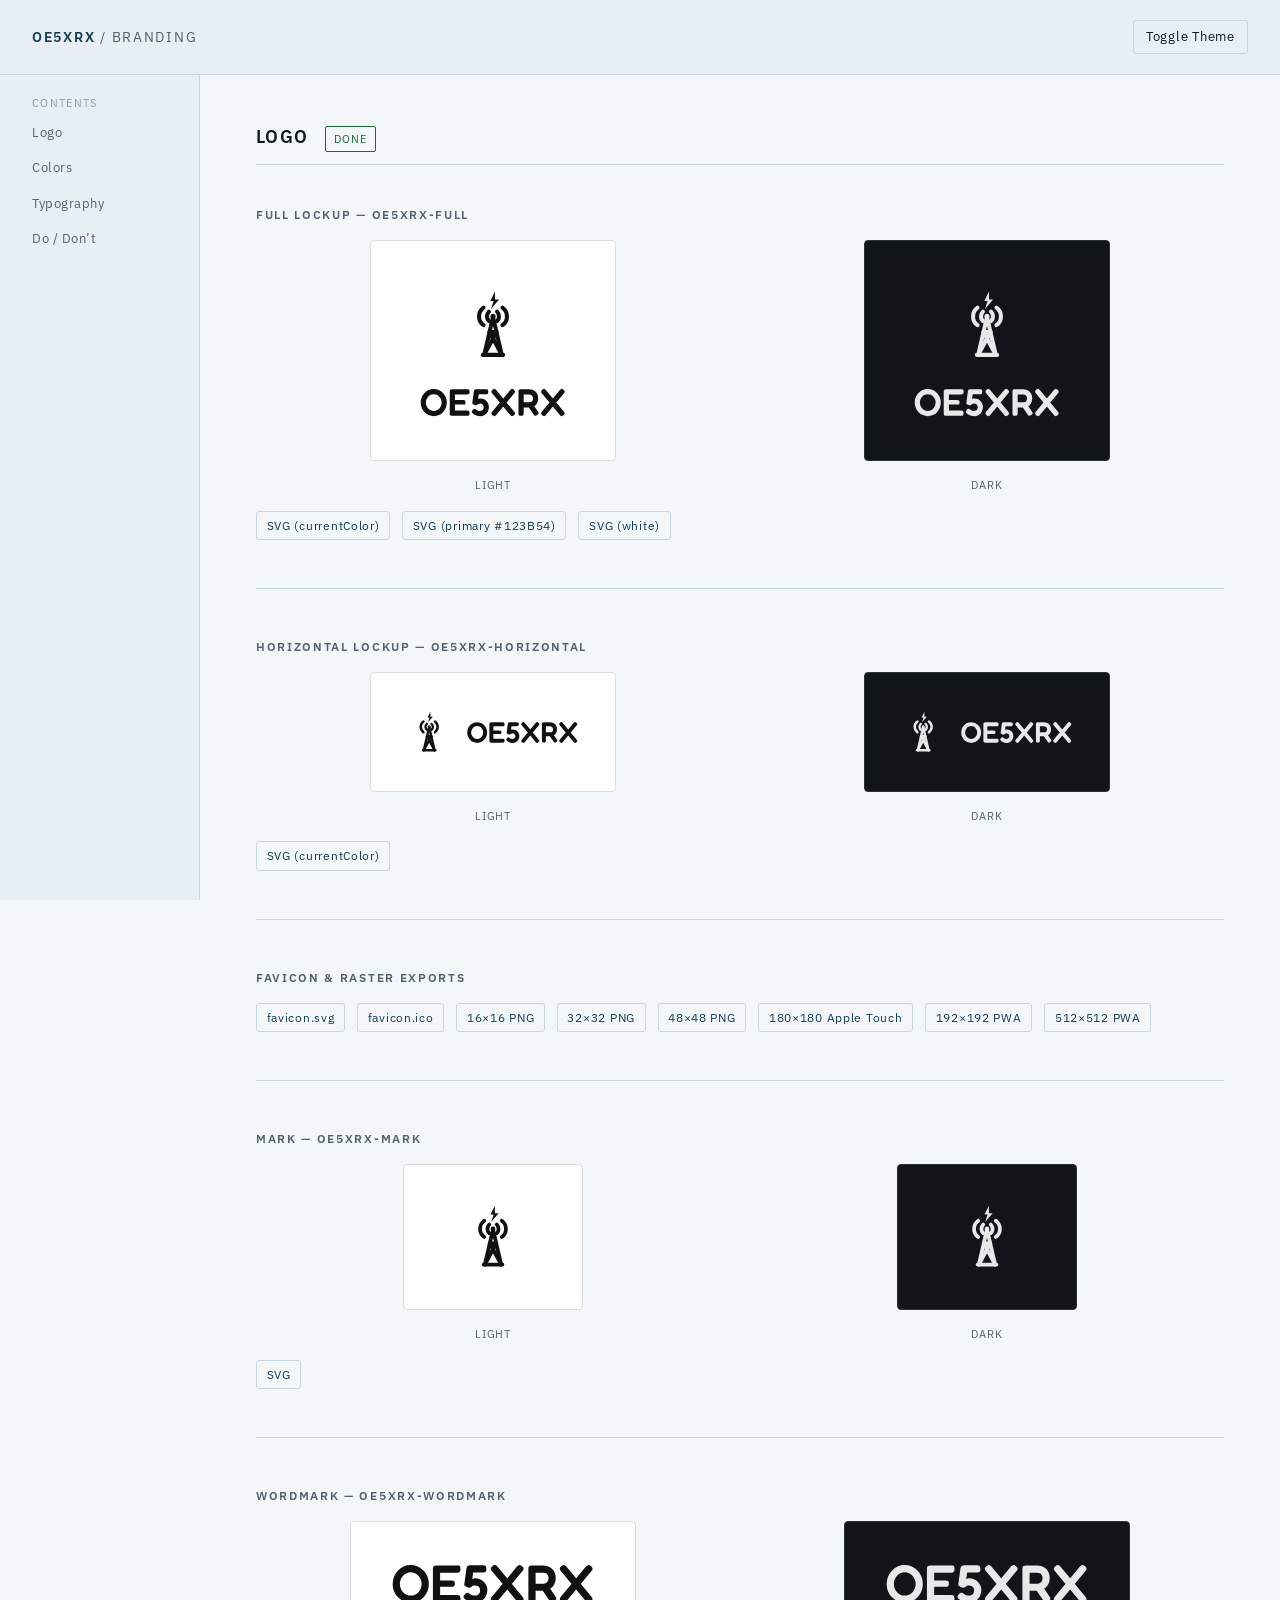
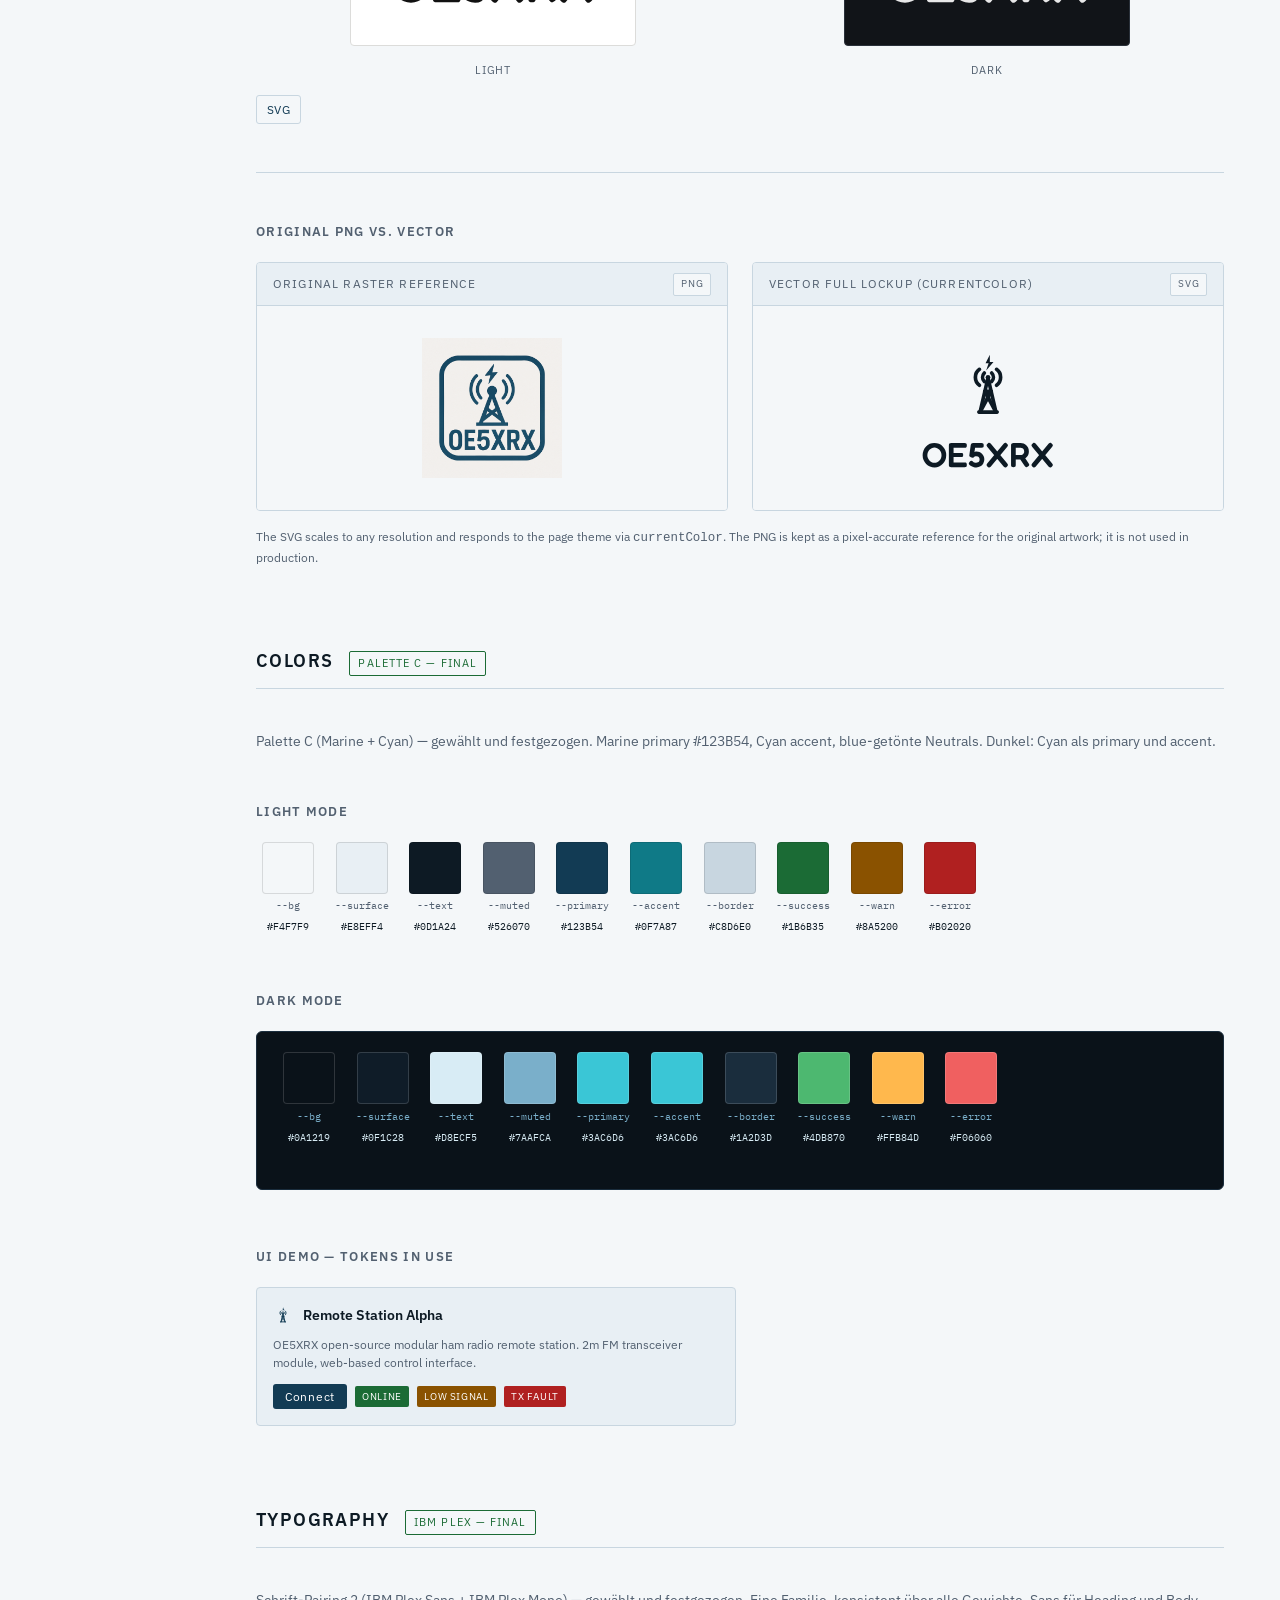
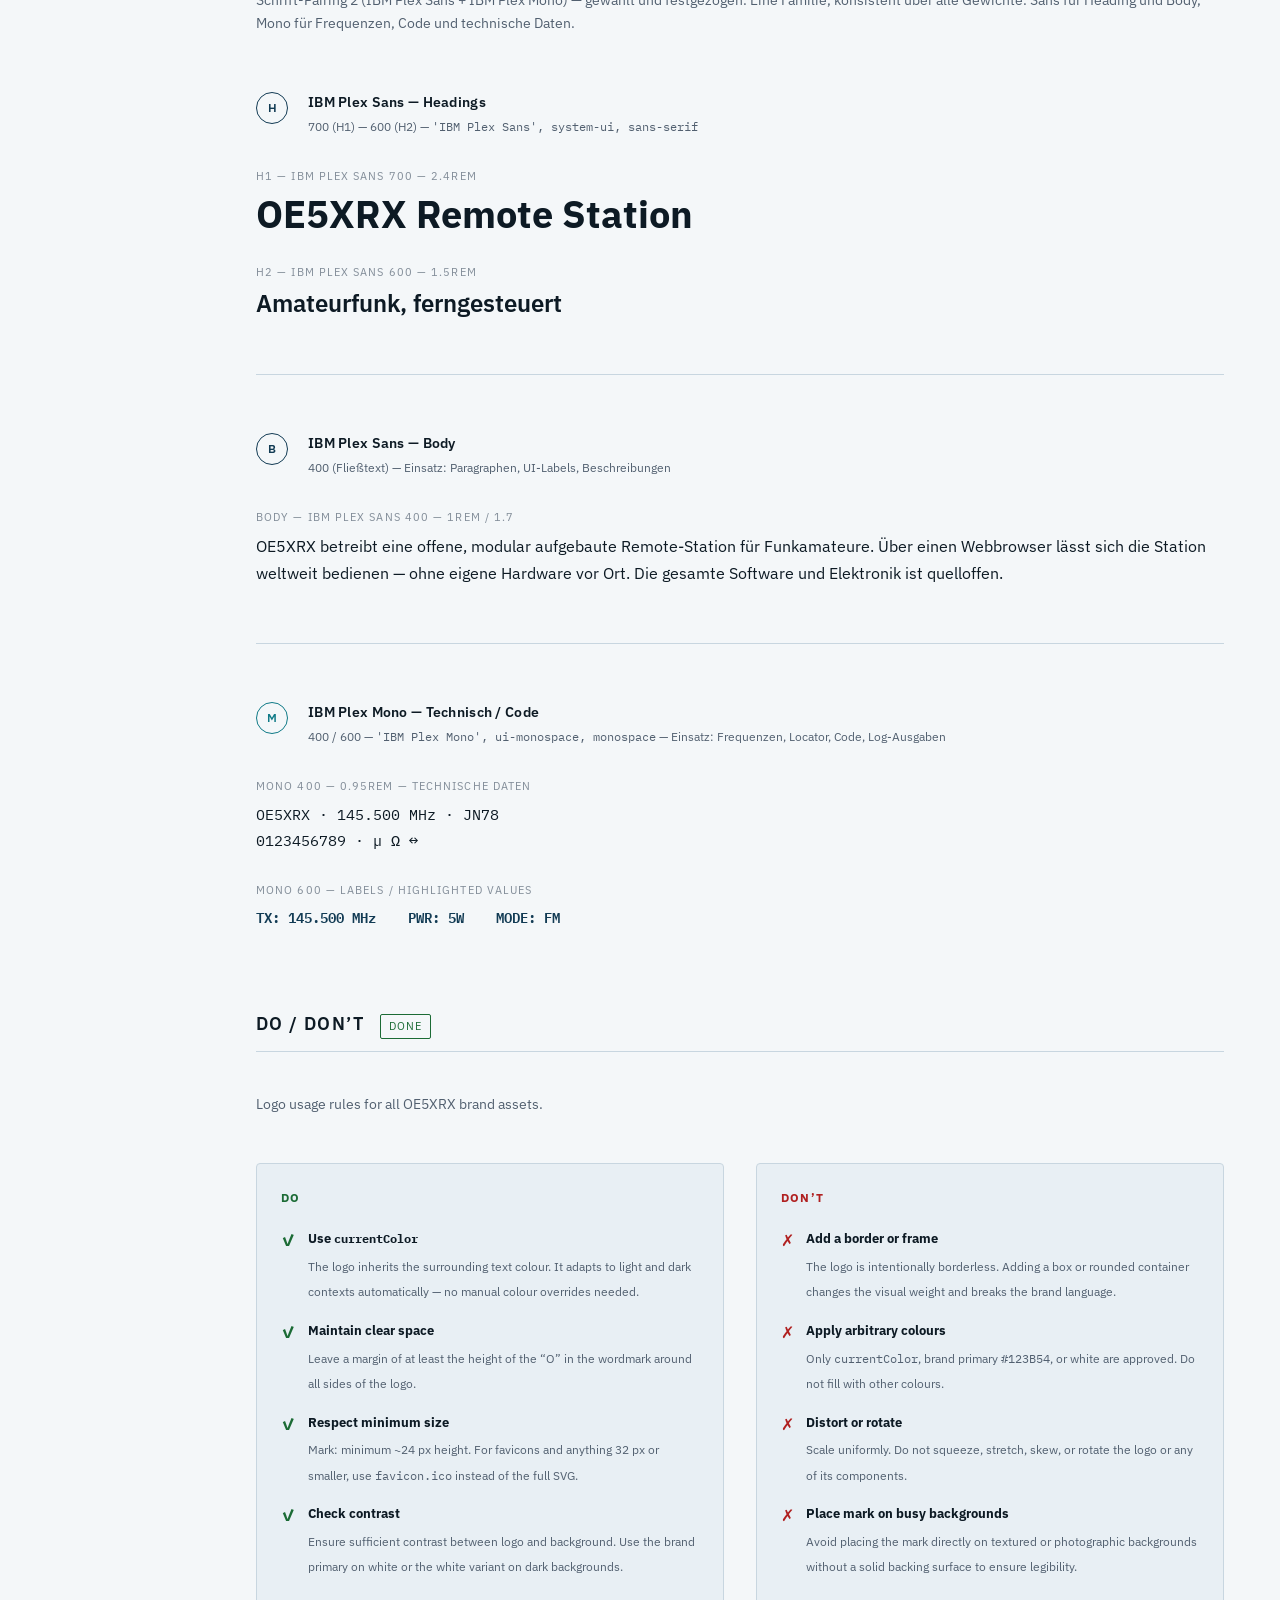
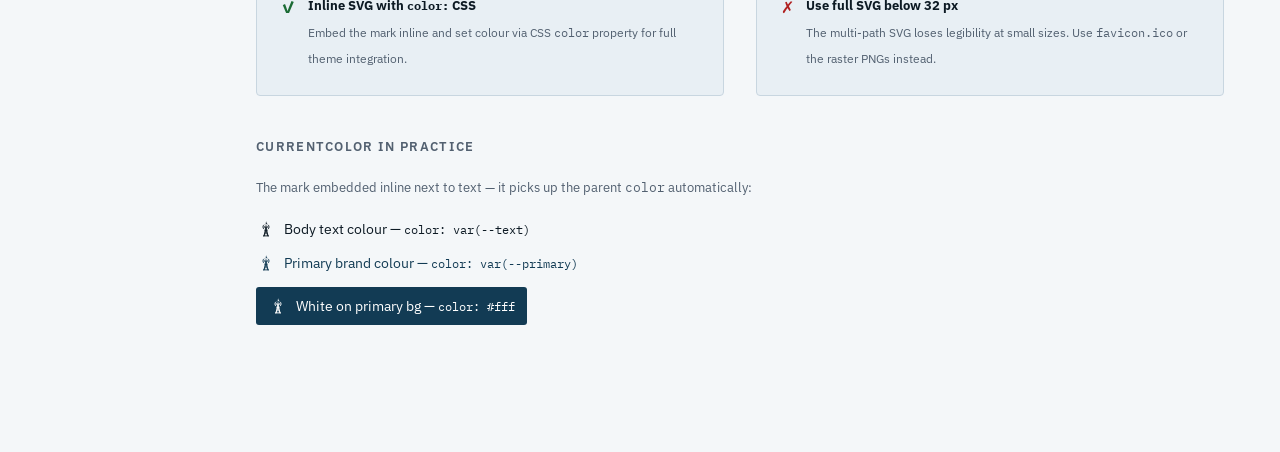
==== commit 4ffe5faa: "docs: finalize guideline (do/dont, downloads, manifest) and README - Add icon/apple-touch-icon/manif" ====
--- a/index.html
+++ b/index.html
@@ -7,6 +7,11 @@
   <link rel="stylesheet" href="type/fonts.css">
   <link rel="stylesheet" href="color/tokens.css">
   <link rel="stylesheet" href="site.css">
+  <link rel="icon" type="image/svg+xml" href="logo/favicon.svg">
+  <link rel="icon" type="image/x-icon" href="export/favicon.ico">
+  <link rel="apple-touch-icon" sizes="180x180" href="export/apple-touch-icon-180.png">
+  <link rel="manifest" href="manifest.webmanifest">
+  <meta name="theme-color" content="#123B54">
 </head>
 <body>
 
@@ -221,6 +226,21 @@
       </div>
       <div class="logo-downloads">
         <a href="logo/oe5xrx-horizontal.svg" download>SVG (currentColor)</a>
+      </div>
+    </div>
+
+    <!-- Favicon -->
+    <div class="logo-variant">
+      <p class="logo-variant-name">Favicon &amp; Raster Exports</p>
+      <div class="logo-downloads">
+        <a href="logo/favicon.svg" download>favicon.svg</a>
+        <a href="export/favicon.ico" download>favicon.ico</a>
+        <a href="export/favicon-16.png" download>16&times;16 PNG</a>
+        <a href="export/favicon-32.png" download>32&times;32 PNG</a>
+        <a href="export/favicon-48.png" download>48&times;48 PNG</a>
+        <a href="export/apple-touch-icon-180.png" download>180&times;180 Apple Touch</a>
+        <a href="export/pwa-192.png" download>192&times;192 PWA</a>
+        <a href="export/pwa-512.png" download>512&times;512 PWA</a>
       </div>
     </div>
 
@@ -674,11 +694,152 @@
   <section id="usage" class="section">
     <div class="section-header">
       <h2>Do / Don&rsquo;t</h2>
-      <span class="badge pending">Task 11</span>
-    </div>
-    <div class="placeholder-content">
-      Logo usage rules — coming in Task 11.
-    </div>
+      <span class="badge done">Done</span>
+    </div>
+
+    <p class="type-intro">
+      Logo usage rules for all OE5XRX brand assets.
+    </p>
+
+    <div style="display:grid;grid-template-columns:1fr 1fr;gap:2rem;margin-bottom:2.5rem;">
+
+      <!-- DO column -->
+      <div style="background:var(--surface);border:1px solid var(--border);border-radius:4px;padding:1.5rem;">
+        <h3 style="font-size:0.78rem;font-weight:700;letter-spacing:0.1em;text-transform:uppercase;color:var(--success);margin-bottom:1.25rem;">Do</h3>
+        <ul style="list-style:none;padding:0;margin:0;display:flex;flex-direction:column;gap:1rem;">
+          <li style="display:flex;gap:0.75rem;align-items:flex-start;">
+            <span style="color:var(--success);font-weight:700;flex-shrink:0;">&#10003;</span>
+            <div>
+              <strong style="font-size:0.83rem;color:var(--text);display:block;margin-bottom:0.2rem;">Use <code style="font-family:var(--font-mono);font-size:0.78rem;">currentColor</code></strong>
+              <span style="font-size:0.78rem;color:var(--muted);line-height:1.5;">The logo inherits the surrounding text colour. It adapts to light and dark contexts automatically &mdash; no manual colour overrides needed.</span>
+            </div>
+          </li>
+          <li style="display:flex;gap:0.75rem;align-items:flex-start;">
+            <span style="color:var(--success);font-weight:700;flex-shrink:0;">&#10003;</span>
+            <div>
+              <strong style="font-size:0.83rem;color:var(--text);display:block;margin-bottom:0.2rem;">Maintain clear space</strong>
+              <span style="font-size:0.78rem;color:var(--muted);line-height:1.5;">Leave a margin of at least the height of the &ldquo;O&rdquo; in the wordmark around all sides of the logo.</span>
+            </div>
+          </li>
+          <li style="display:flex;gap:0.75rem;align-items:flex-start;">
+            <span style="color:var(--success);font-weight:700;flex-shrink:0;">&#10003;</span>
+            <div>
+              <strong style="font-size:0.83rem;color:var(--text);display:block;margin-bottom:0.2rem;">Respect minimum size</strong>
+              <span style="font-size:0.78rem;color:var(--muted);line-height:1.5;">Mark: minimum ~24&nbsp;px height. For favicons and anything 32&nbsp;px or smaller, use <code style="font-family:var(--font-mono);font-size:0.78rem;">favicon.ico</code> instead of the full SVG.</span>
+            </div>
+          </li>
+          <li style="display:flex;gap:0.75rem;align-items:flex-start;">
+            <span style="color:var(--success);font-weight:700;flex-shrink:0;">&#10003;</span>
+            <div>
+              <strong style="font-size:0.83rem;color:var(--text);display:block;margin-bottom:0.2rem;">Check contrast</strong>
+              <span style="font-size:0.78rem;color:var(--muted);line-height:1.5;">Ensure sufficient contrast between logo and background. Use the brand primary on white or the white variant on dark backgrounds.</span>
+            </div>
+          </li>
+          <li style="display:flex;gap:0.75rem;align-items:flex-start;">
+            <span style="color:var(--success);font-weight:700;flex-shrink:0;">&#10003;</span>
+            <div>
+              <strong style="font-size:0.83rem;color:var(--text);display:block;margin-bottom:0.2rem;">Inline SVG with <code style="font-family:var(--font-mono);font-size:0.78rem;">color:</code> CSS</strong>
+              <span style="font-size:0.78rem;color:var(--muted);line-height:1.5;">Embed the mark inline and set colour via CSS <code style="font-family:var(--font-mono);font-size:0.78rem;">color</code> property for full theme integration.</span>
+            </div>
+          </li>
+        </ul>
+      </div>
+
+      <!-- DON'T column -->
+      <div style="background:var(--surface);border:1px solid var(--border);border-radius:4px;padding:1.5rem;">
+        <h3 style="font-size:0.78rem;font-weight:700;letter-spacing:0.1em;text-transform:uppercase;color:var(--error);margin-bottom:1.25rem;">Don&rsquo;t</h3>
+        <ul style="list-style:none;padding:0;margin:0;display:flex;flex-direction:column;gap:1rem;">
+          <li style="display:flex;gap:0.75rem;align-items:flex-start;">
+            <span style="color:var(--error);font-weight:700;flex-shrink:0;">&#10007;</span>
+            <div>
+              <strong style="font-size:0.83rem;color:var(--text);display:block;margin-bottom:0.2rem;">Add a border or frame</strong>
+              <span style="font-size:0.78rem;color:var(--muted);line-height:1.5;">The logo is intentionally borderless. Adding a box or rounded container changes the visual weight and breaks the brand language.</span>
+            </div>
+          </li>
+          <li style="display:flex;gap:0.75rem;align-items:flex-start;">
+            <span style="color:var(--error);font-weight:700;flex-shrink:0;">&#10007;</span>
+            <div>
+              <strong style="font-size:0.83rem;color:var(--text);display:block;margin-bottom:0.2rem;">Apply arbitrary colours</strong>
+              <span style="font-size:0.78rem;color:var(--muted);line-height:1.5;">Only <code style="font-family:var(--font-mono);font-size:0.78rem;">currentColor</code>, brand primary <code style="font-family:var(--font-mono);font-size:0.78rem;">#123B54</code>, or white are approved. Do not fill with other colours.</span>
+            </div>
+          </li>
+          <li style="display:flex;gap:0.75rem;align-items:flex-start;">
+            <span style="color:var(--error);font-weight:700;flex-shrink:0;">&#10007;</span>
+            <div>
+              <strong style="font-size:0.83rem;color:var(--text);display:block;margin-bottom:0.2rem;">Distort or rotate</strong>
+              <span style="font-size:0.78rem;color:var(--muted);line-height:1.5;">Scale uniformly. Do not squeeze, stretch, skew, or rotate the logo or any of its components.</span>
+            </div>
+          </li>
+          <li style="display:flex;gap:0.75rem;align-items:flex-start;">
+            <span style="color:var(--error);font-weight:700;flex-shrink:0;">&#10007;</span>
+            <div>
+              <strong style="font-size:0.83rem;color:var(--text);display:block;margin-bottom:0.2rem;">Place mark on busy backgrounds</strong>
+              <span style="font-size:0.78rem;color:var(--muted);line-height:1.5;">Avoid placing the mark directly on textured or photographic backgrounds without a solid backing surface to ensure legibility.</span>
+            </div>
+          </li>
+          <li style="display:flex;gap:0.75rem;align-items:flex-start;">
+            <span style="color:var(--error);font-weight:700;flex-shrink:0;">&#10007;</span>
+            <div>
+              <strong style="font-size:0.83rem;color:var(--text);display:block;margin-bottom:0.2rem;">Use full SVG below 32&nbsp;px</strong>
+              <span style="font-size:0.78rem;color:var(--muted);line-height:1.5;">The multi-path SVG loses legibility at small sizes. Use <code style="font-family:var(--font-mono);font-size:0.78rem;">favicon.ico</code> or the raster PNGs instead.</span>
+            </div>
+          </li>
+        </ul>
+      </div>
+    </div>
+
+    <!-- Inline currentColor example -->
+    <div class="subsection">
+      <h3>currentColor in practice</h3>
+      <p style="font-size:0.82rem;color:var(--muted);line-height:1.6;margin-bottom:1.25rem;">
+        The mark embedded inline next to text &mdash; it picks up the parent <code style="font-family:var(--font-mono)">color</code> automatically:
+      </p>
+      <div style="display:flex;flex-direction:column;gap:0.75rem;">
+        <div style="display:flex;align-items:center;gap:0.5rem;color:var(--text);">
+          <svg style="width:20px;height:20px;flex-shrink:0;" xmlns="http://www.w3.org/2000/svg" viewBox="0 0 128 128" aria-hidden="true">
+            <g fill="none" stroke="currentColor" stroke-width="6" stroke-linecap="round" stroke-linejoin="round">
+              <path d="M58 44 a10 10 0 0 0 0 14"/><path d="M50 38 a16 16 0 0 0 0 26"/>
+              <path d="M70 44 a10 10 0 0 1 0 14"/><path d="M78 38 a16 16 0 0 1 0 26"/>
+              <path d="M64 52 L51 108"/><path d="M64 52 L77 108"/>
+              <path d="M49 108 L79 108"/><path d="M58.9 74 L69.1 74"/>
+              <path d="M58.9 74 L77 108"/><path d="M69.1 74 L51 108"/>
+            </g>
+            <circle cx="64" cy="51" r="3.8" fill="currentColor"/>
+            <path d="M67 14 L60 28 L65 28 L61 40 L73 26 L67 26 Z" fill="currentColor"/>
+          </svg>
+          <span style="font-size:0.88rem;">Body text colour &mdash; <code style="font-family:var(--font-mono);font-size:0.78rem;">color: var(--text)</code></span>
+        </div>
+        <div style="display:flex;align-items:center;gap:0.5rem;color:var(--primary);">
+          <svg style="width:20px;height:20px;flex-shrink:0;" xmlns="http://www.w3.org/2000/svg" viewBox="0 0 128 128" aria-hidden="true">
+            <g fill="none" stroke="currentColor" stroke-width="6" stroke-linecap="round" stroke-linejoin="round">
+              <path d="M58 44 a10 10 0 0 0 0 14"/><path d="M50 38 a16 16 0 0 0 0 26"/>
+              <path d="M70 44 a10 10 0 0 1 0 14"/><path d="M78 38 a16 16 0 0 1 0 26"/>
+              <path d="M64 52 L51 108"/><path d="M64 52 L77 108"/>
+              <path d="M49 108 L79 108"/><path d="M58.9 74 L69.1 74"/>
+              <path d="M58.9 74 L77 108"/><path d="M69.1 74 L51 108"/>
+            </g>
+            <circle cx="64" cy="51" r="3.8" fill="currentColor"/>
+            <path d="M67 14 L60 28 L65 28 L61 40 L73 26 L67 26 Z" fill="currentColor"/>
+          </svg>
+          <span style="font-size:0.88rem;">Primary brand colour &mdash; <code style="font-family:var(--font-mono);font-size:0.78rem;">color: var(--primary)</code></span>
+        </div>
+        <div style="display:flex;align-items:center;gap:0.5rem;background:var(--primary);padding:0.5rem 0.75rem;border-radius:3px;color:#fff;width:fit-content;">
+          <svg style="width:20px;height:20px;flex-shrink:0;" xmlns="http://www.w3.org/2000/svg" viewBox="0 0 128 128" aria-hidden="true">
+            <g fill="none" stroke="currentColor" stroke-width="6" stroke-linecap="round" stroke-linejoin="round">
+              <path d="M58 44 a10 10 0 0 0 0 14"/><path d="M50 38 a16 16 0 0 0 0 26"/>
+              <path d="M70 44 a10 10 0 0 1 0 14"/><path d="M78 38 a16 16 0 0 1 0 26"/>
+              <path d="M64 52 L51 108"/><path d="M64 52 L77 108"/>
+              <path d="M49 108 L79 108"/><path d="M58.9 74 L69.1 74"/>
+              <path d="M58.9 74 L77 108"/><path d="M69.1 74 L51 108"/>
+            </g>
+            <circle cx="64" cy="51" r="3.8" fill="currentColor"/>
+            <path d="M67 14 L60 28 L65 28 L61 40 L73 26 L67 26 Z" fill="currentColor"/>
+          </svg>
+          <span style="font-size:0.88rem;">White on primary bg &mdash; <code style="font-family:var(--font-mono);font-size:0.78rem;">color: #fff</code></span>
+        </div>
+      </div>
+    </div>
+
   </section>
 
 </main>
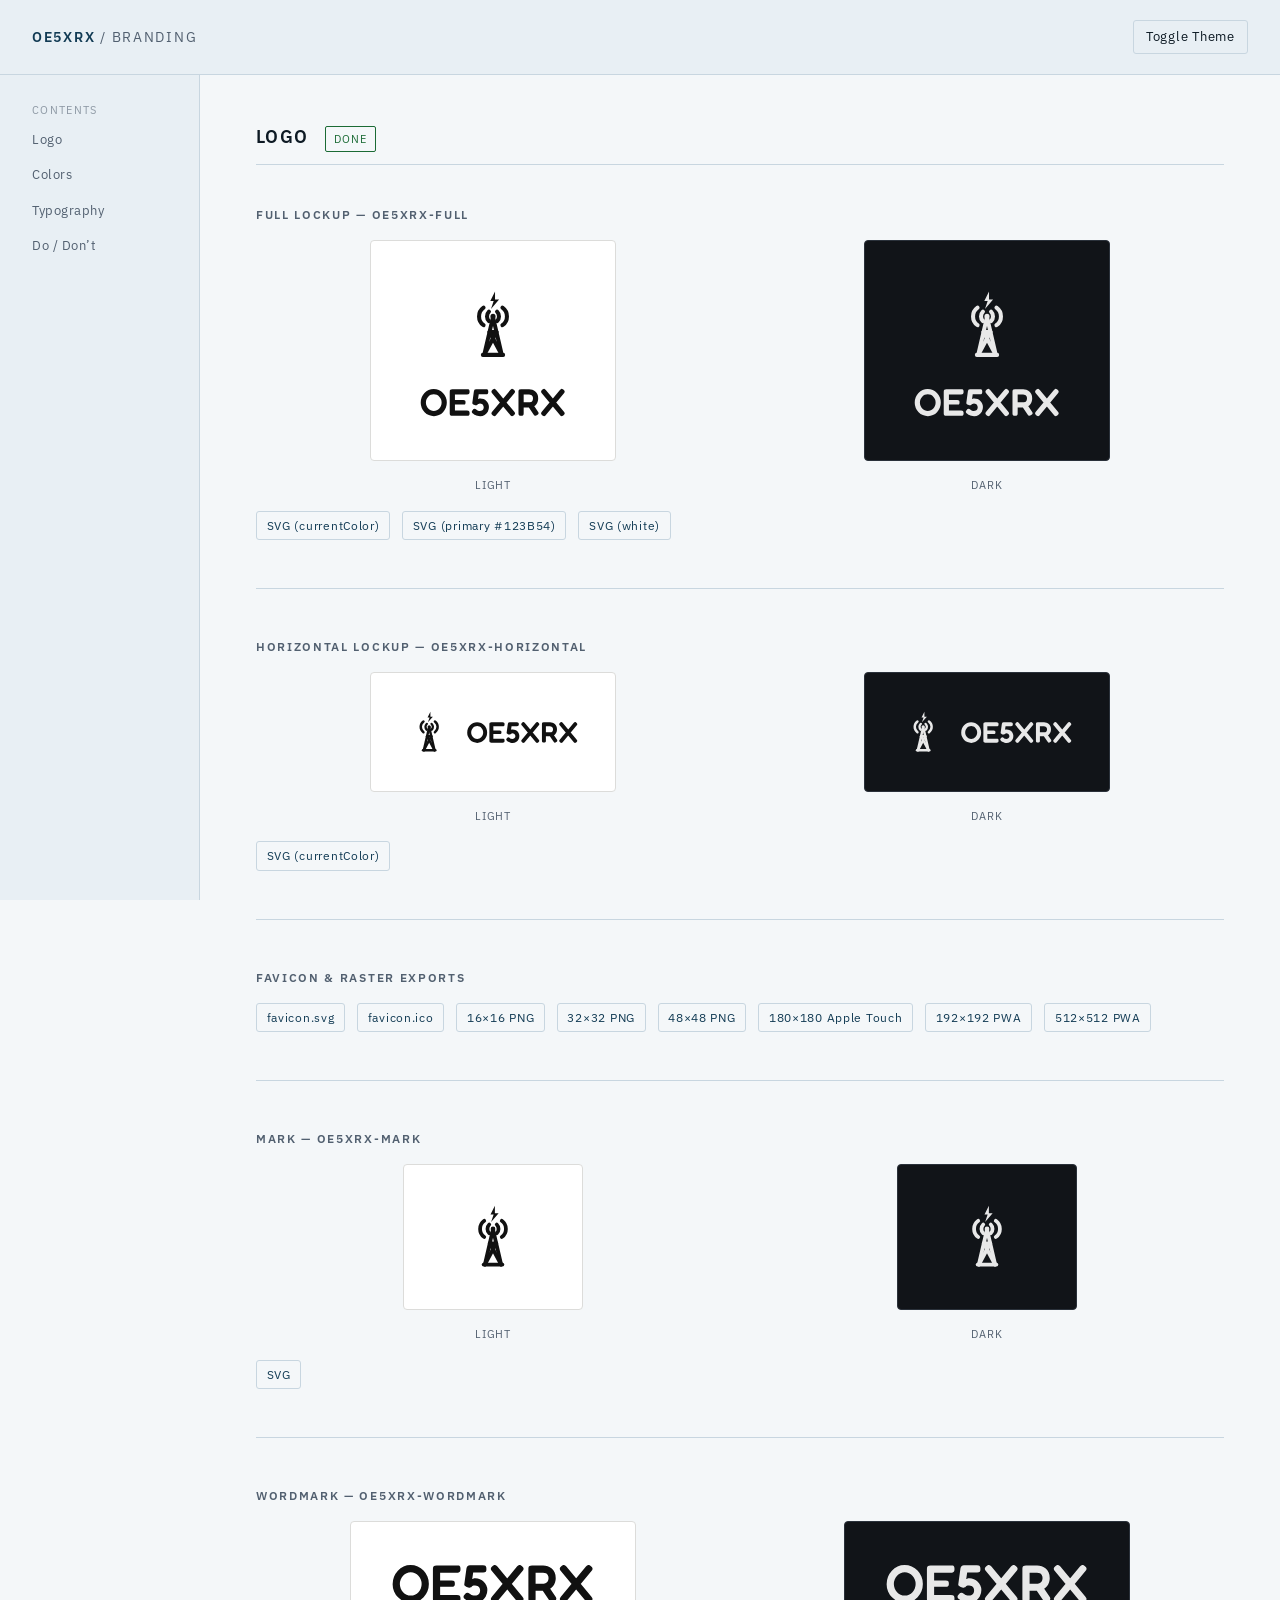
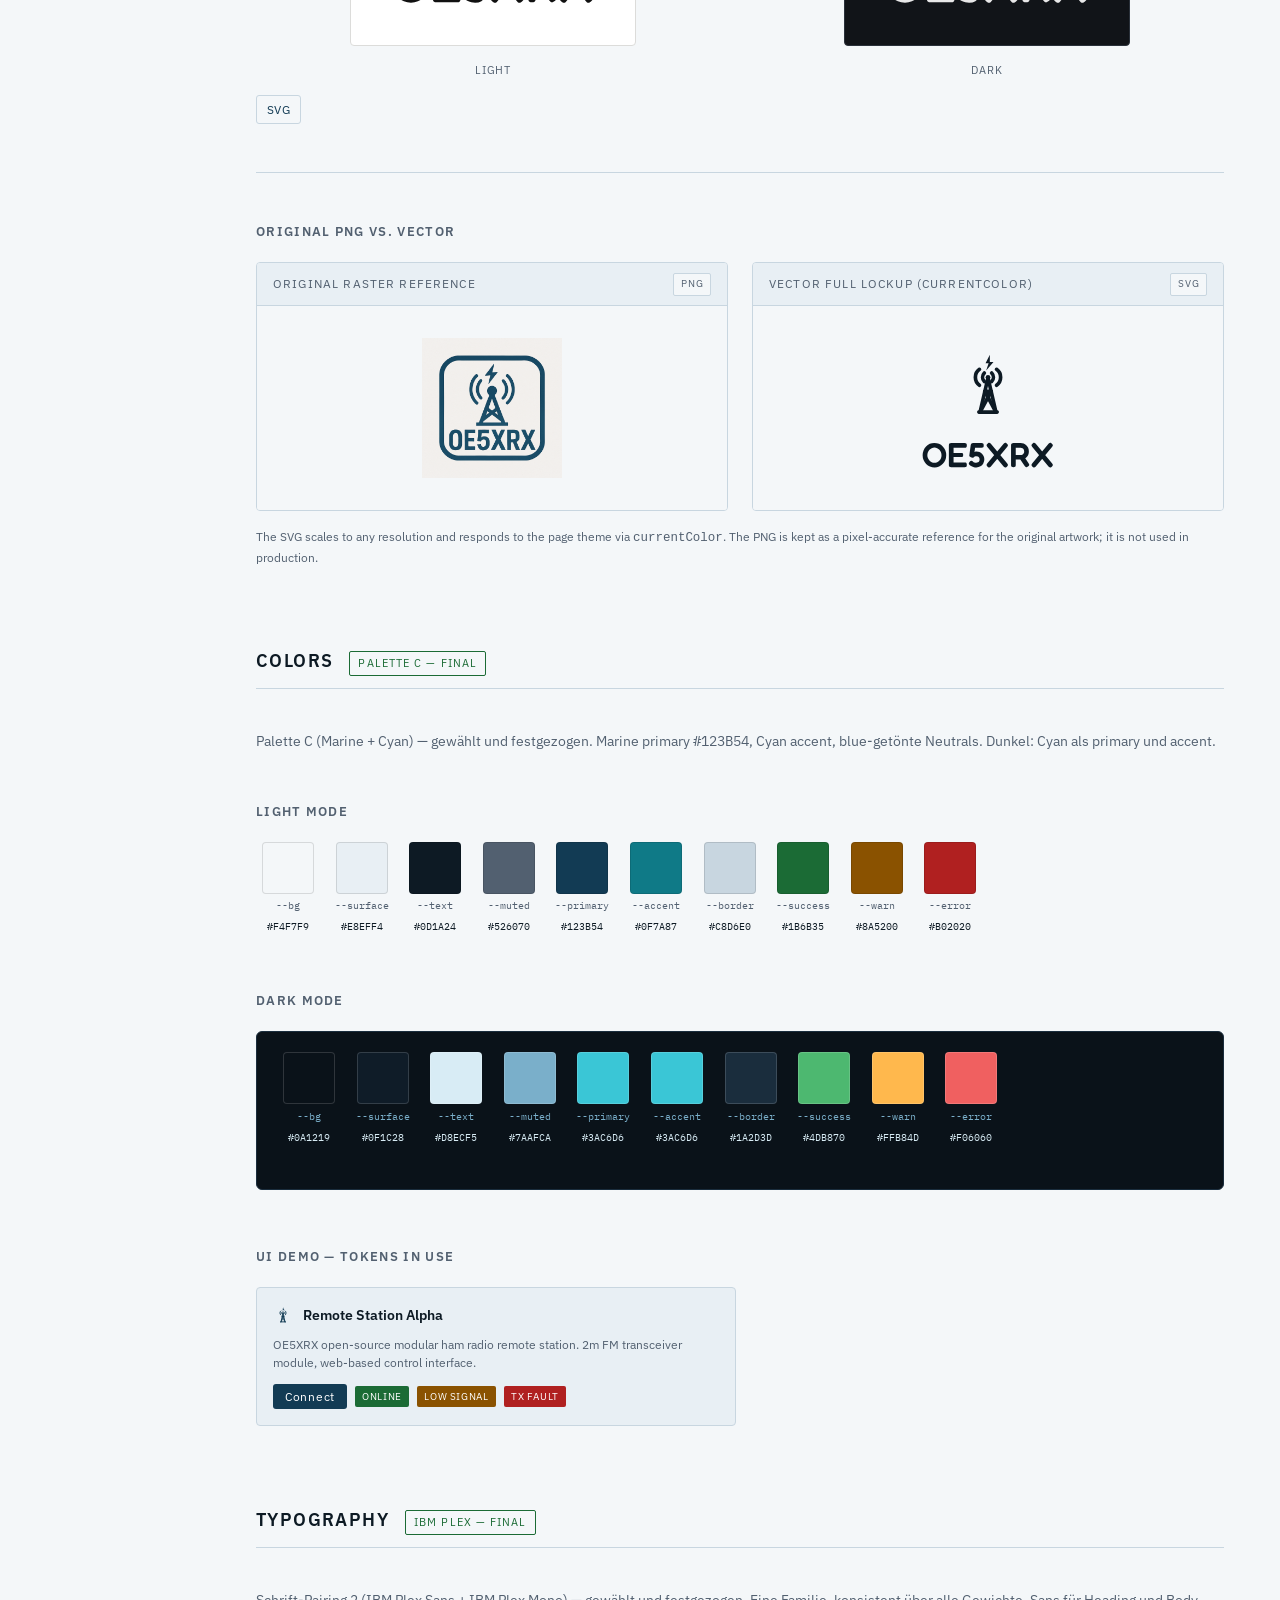
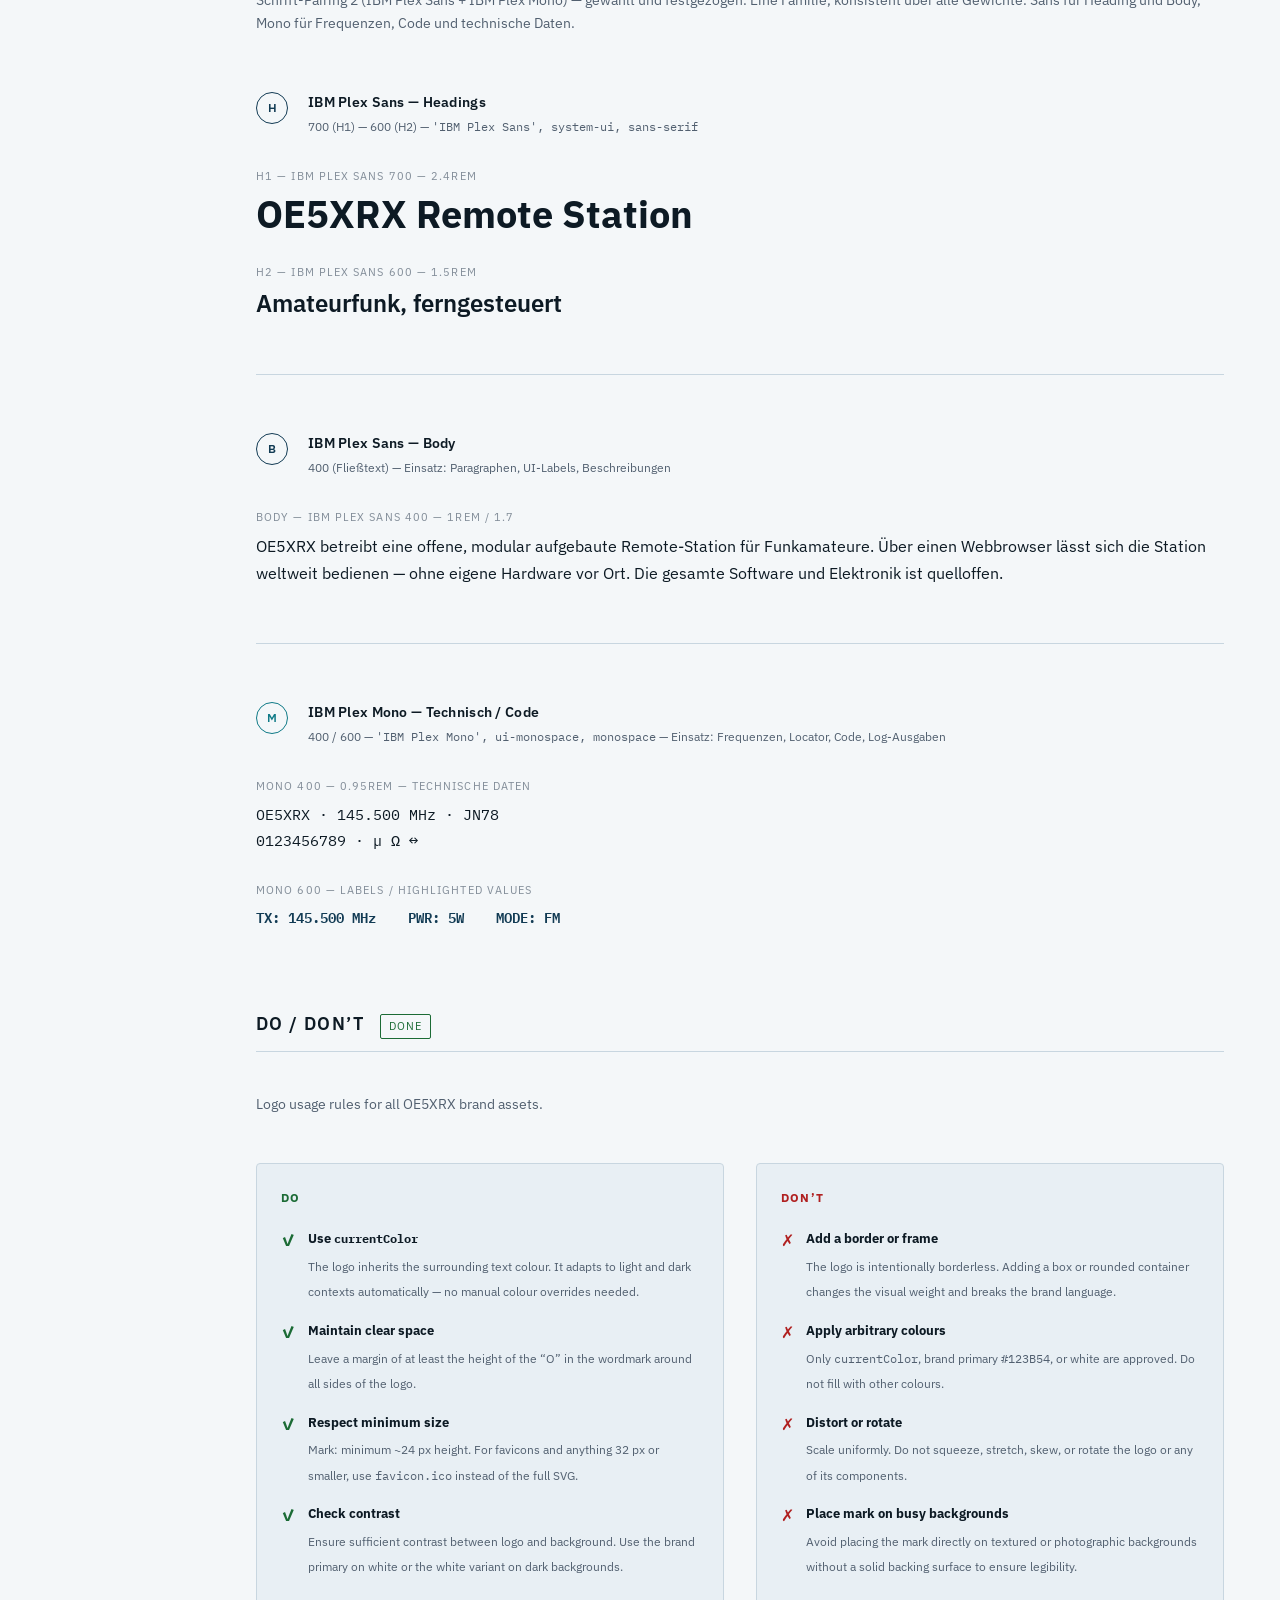
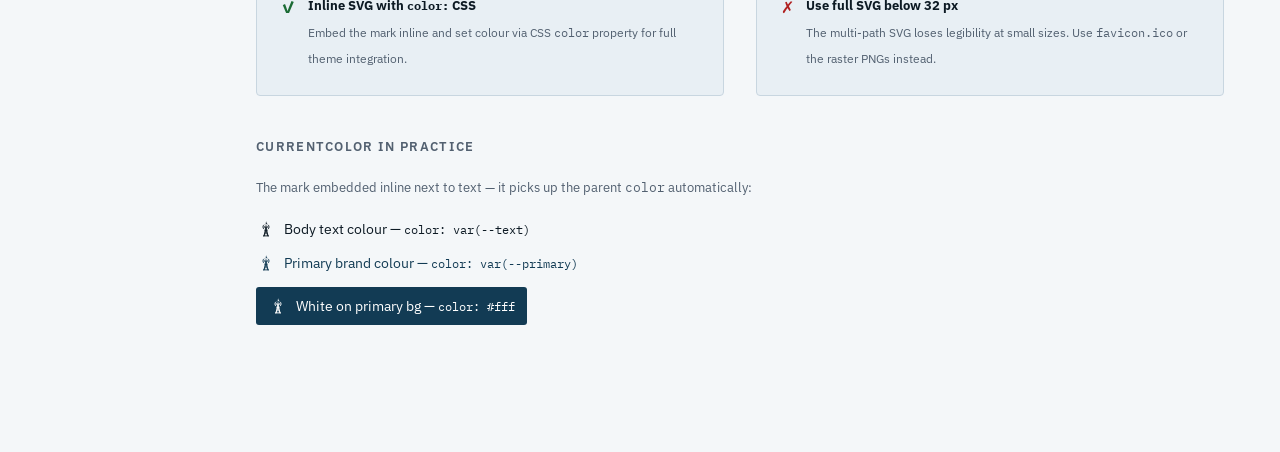
==== commit 0962ce19: "fix: address final review — manifest purposes, toggle a11y, combined font import, heading semantics " ====
--- a/index.html
+++ b/index.html
@@ -17,7 +17,7 @@
 
 <header class="site-header">
   <span class="wordmark">OE5XRX <span>/ Branding</span></span>
-  <button id="theme-toggle">Toggle Theme</button>
+  <button id="theme-toggle" aria-pressed="false">Toggle Theme</button>
 </header>
 
 <nav class="site-nav" aria-label="Sections">
@@ -620,15 +620,15 @@
       <div class="type-specimen">
         <div class="type-specimen-block">
           <span class="type-specimen-label">H1 &mdash; IBM Plex Sans 700 &mdash; 2.4rem</span>
-          <h1 style="font-family:'IBM Plex Sans',system-ui,sans-serif;font-weight:700;font-size:2.4rem;line-height:1.15;color:var(--text);">
+          <p style="margin:0;font-family:'IBM Plex Sans',system-ui,sans-serif;font-weight:700;font-size:2.4rem;line-height:1.15;color:var(--text);">
             OE5XRX Remote Station
-          </h1>
+          </p>
         </div>
         <div class="type-specimen-block">
           <span class="type-specimen-label">H2 &mdash; IBM Plex Sans 600 &mdash; 1.5rem</span>
-          <h2 style="font-family:'IBM Plex Sans',system-ui,sans-serif;font-weight:600;font-size:1.5rem;line-height:1.25;color:var(--text);">
+          <p style="margin:0;font-family:'IBM Plex Sans',system-ui,sans-serif;font-weight:600;font-size:1.5rem;line-height:1.25;color:var(--text);">
             Amateurfunk, ferngesteuert
-          </h2>
+          </p>
         </div>
       </div>
     </div>
--- a/type/fonts.css
+++ b/type/fonts.css
@@ -1,7 +1,4 @@
 /* OE5XRX Branding — Typography: IBM Plex Sans + IBM Plex Mono (locked Task 9) */
 
-/* IBM Plex Sans: weights 400, 600, 700 — body and headings */
-@import url('https://fonts.googleapis.com/css2?family=IBM+Plex+Sans:wght@400;600;700&display=swap');
-
-/* IBM Plex Mono: weights 400, 600 — code, frequencies, technical data */
-@import url('https://fonts.googleapis.com/css2?family=IBM+Plex+Mono:wght@400;600&display=swap');
+/* IBM Plex Sans 400/600/700 (body + headings) + IBM Plex Mono 400/600 (code, frequencies, technical data) — single combined import */
+@import url('https://fonts.googleapis.com/css2?family=IBM+Plex+Sans:wght@400;600;700&family=IBM+Plex+Mono:wght@400;600&display=swap');
--- a/site.css
+++ b/site.css
@@ -9,6 +9,9 @@
 html {
   font-size: 16px;
   scroll-behavior: smooth;
+  /* Header height: 2 × 1.25rem vertical padding + ~0.9rem line + 1px border.
+     Kept in one place so the sticky sidebar offset stays in sync. */
+  --header-h: calc(2.5rem + 0.9rem * 1.6 + 1px);
 }
 
 body {
@@ -68,10 +71,10 @@
 
 .site-nav {
   position: fixed;
-  top: 57px;
+  top: var(--header-h);
   left: 0;
   width: 200px;
-  height: calc(100vh - 57px);
+  height: calc(100vh - var(--header-h));
   padding: 2rem 0;
   border-right: 1px solid var(--border);
   background: var(--surface);
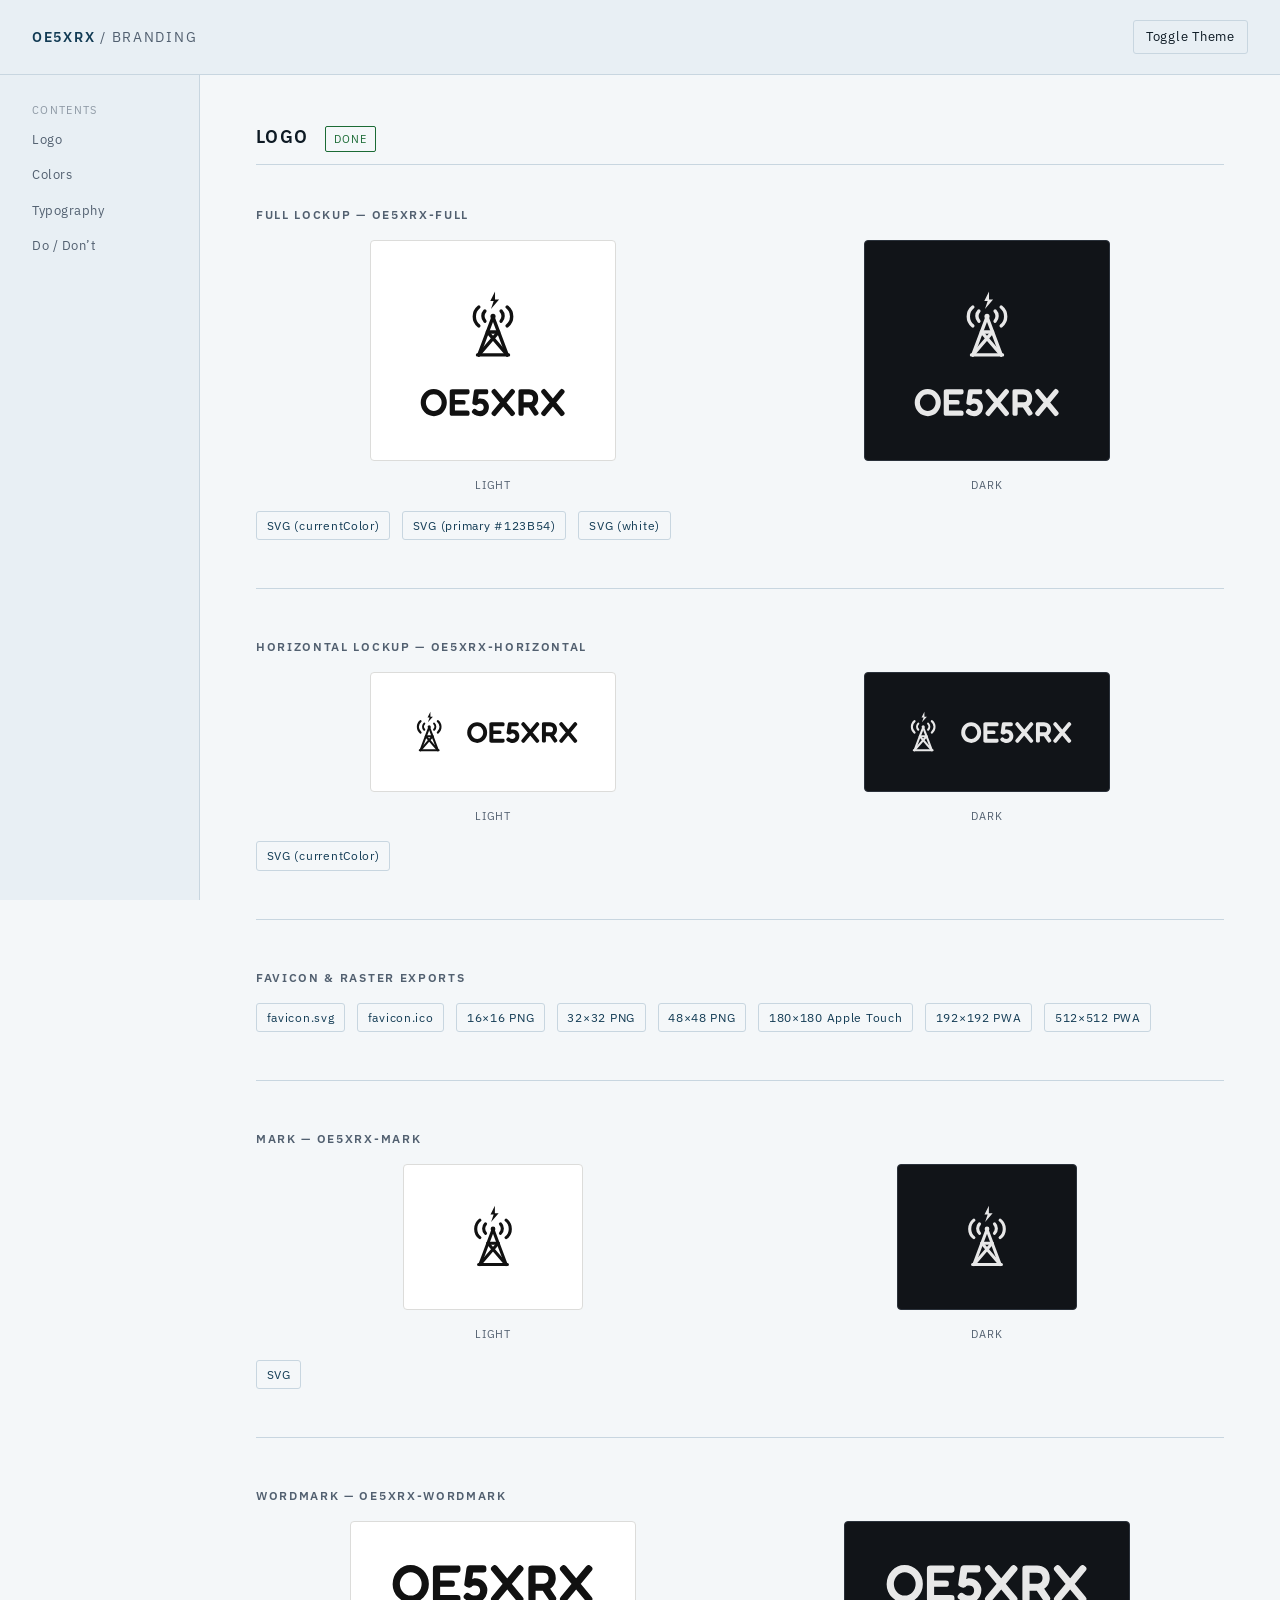
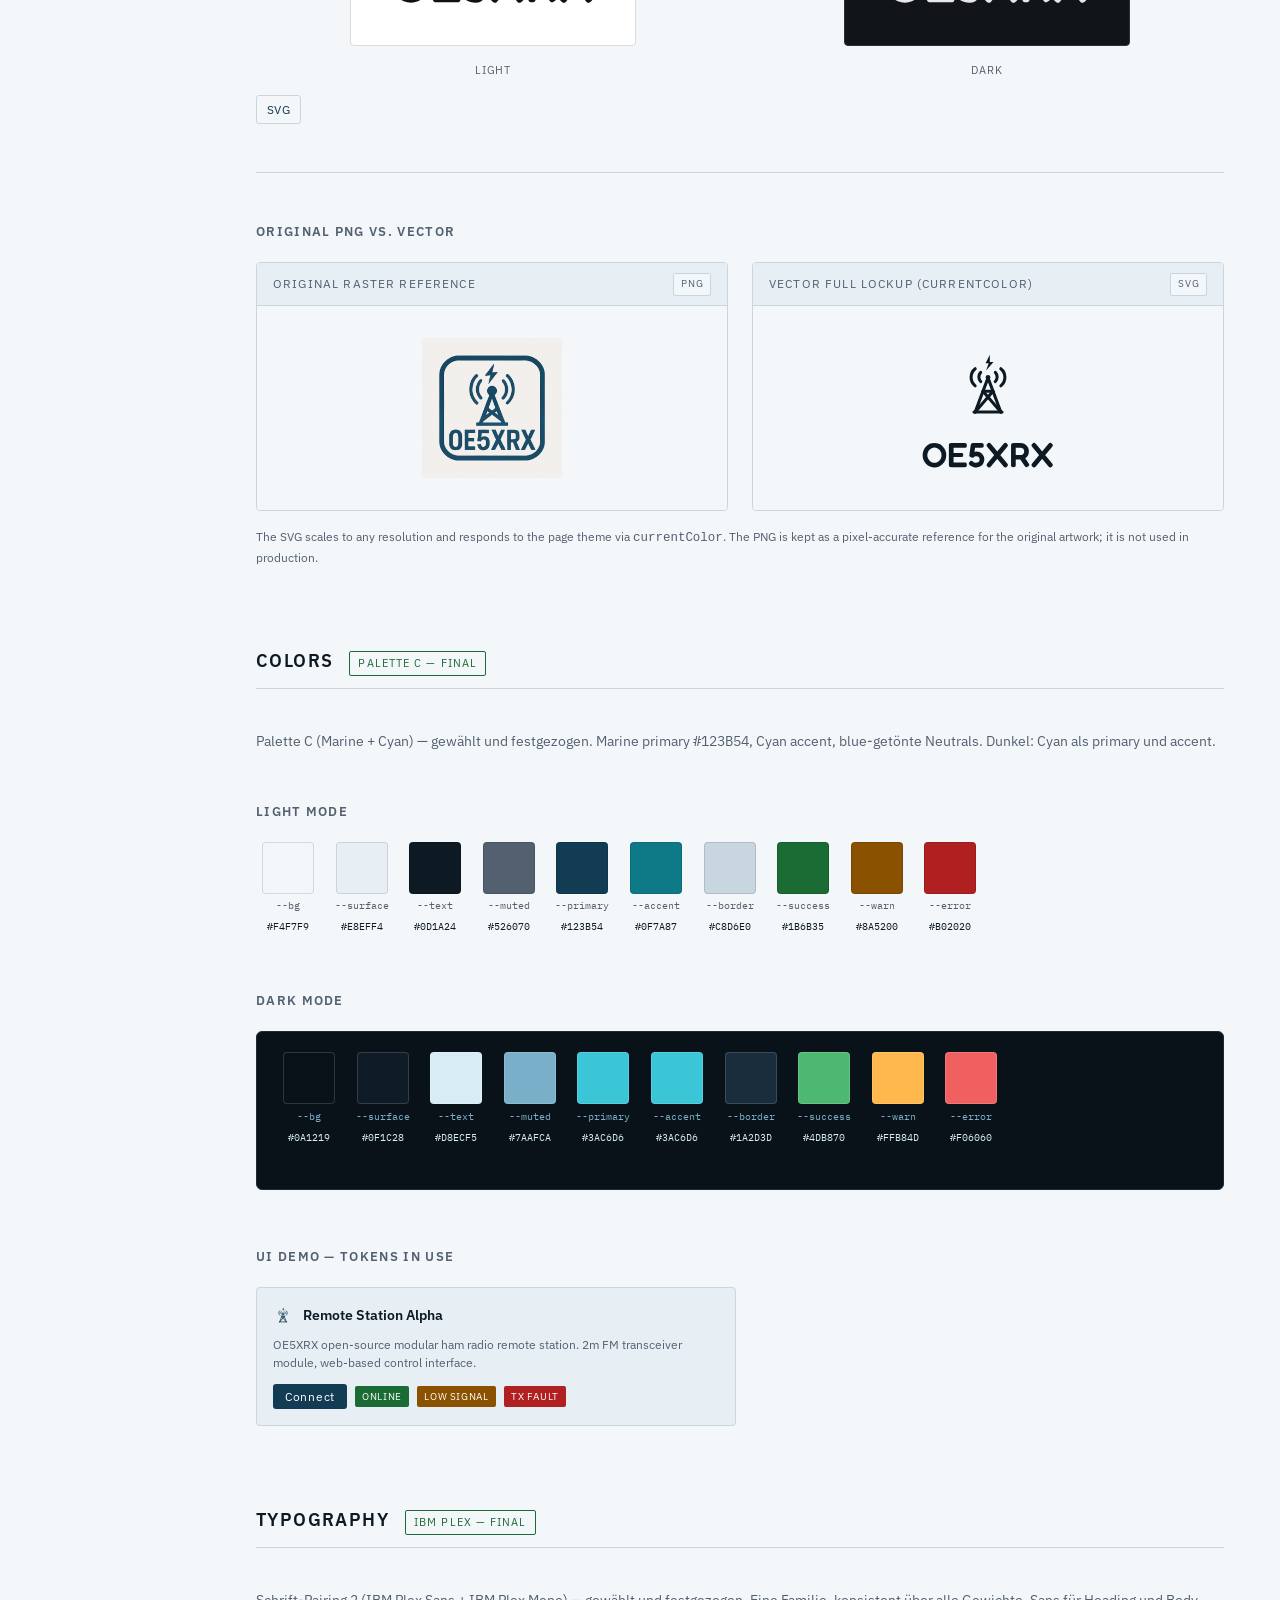
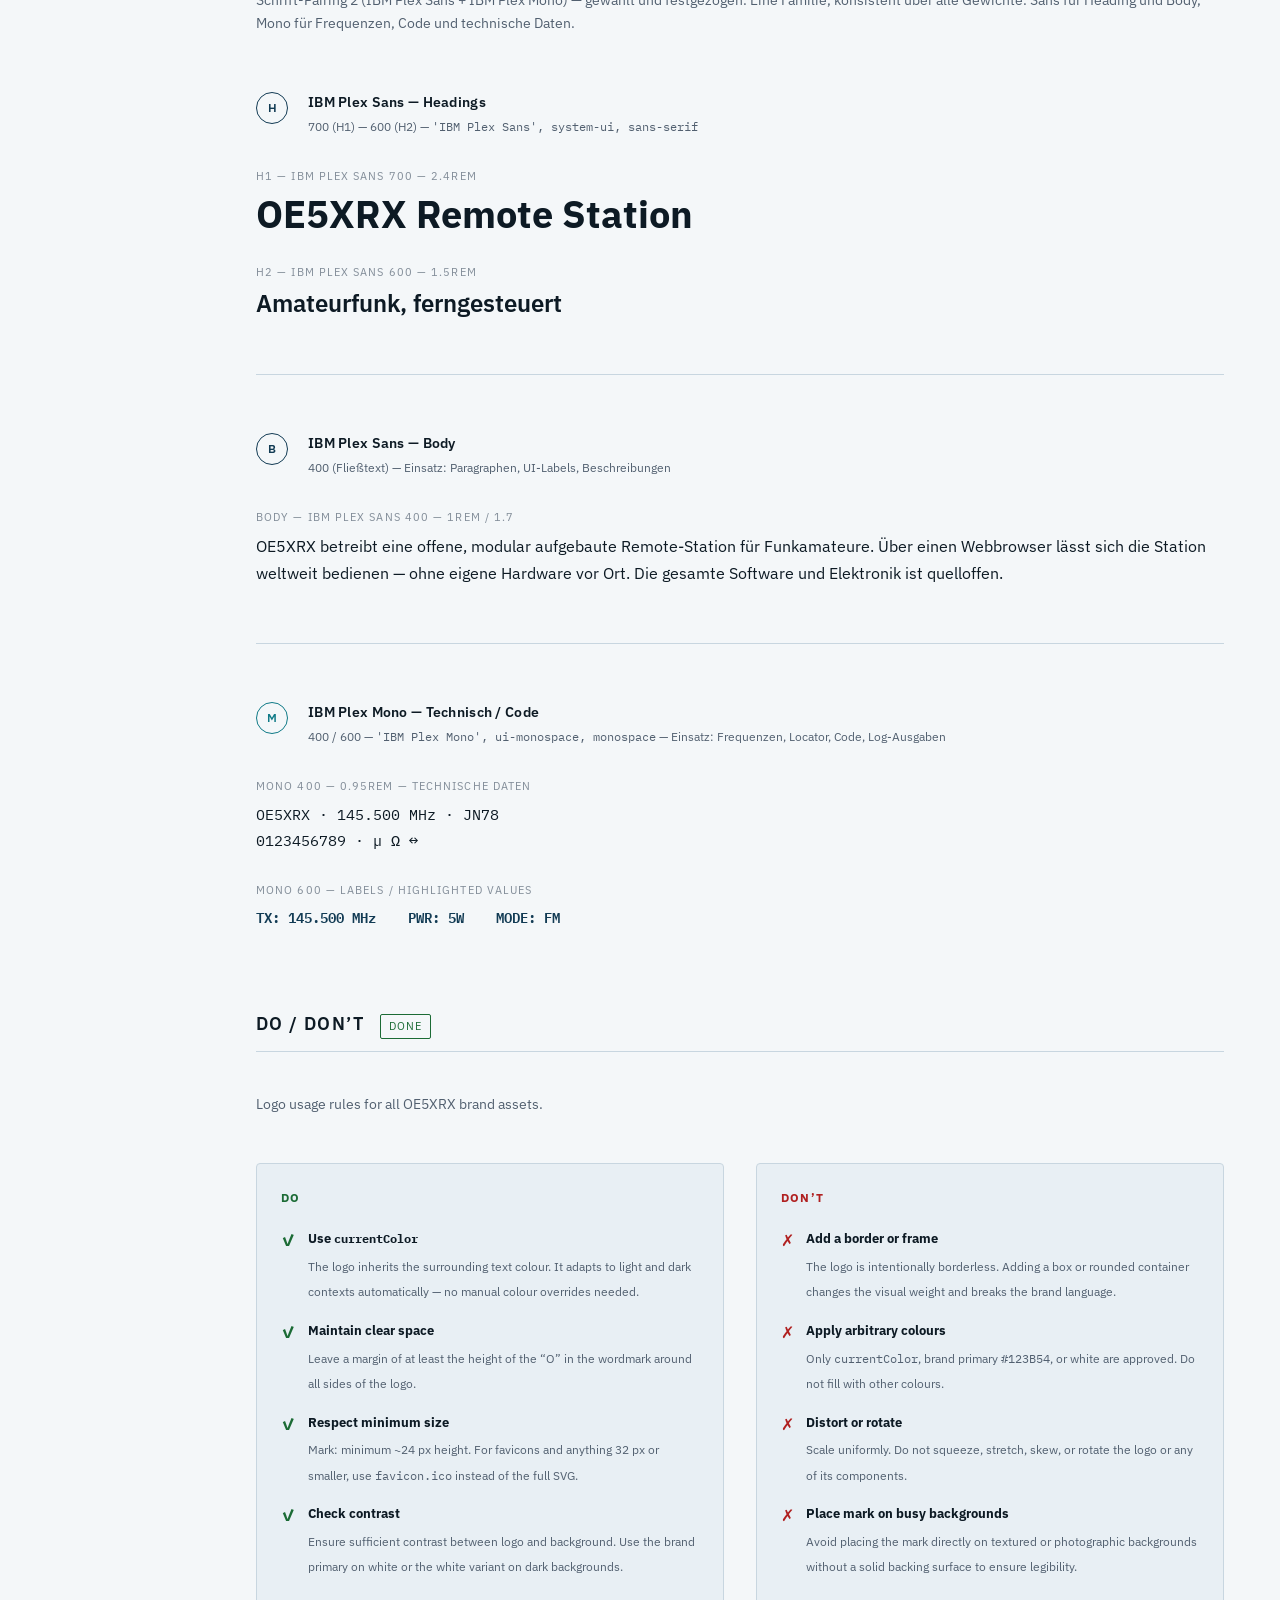
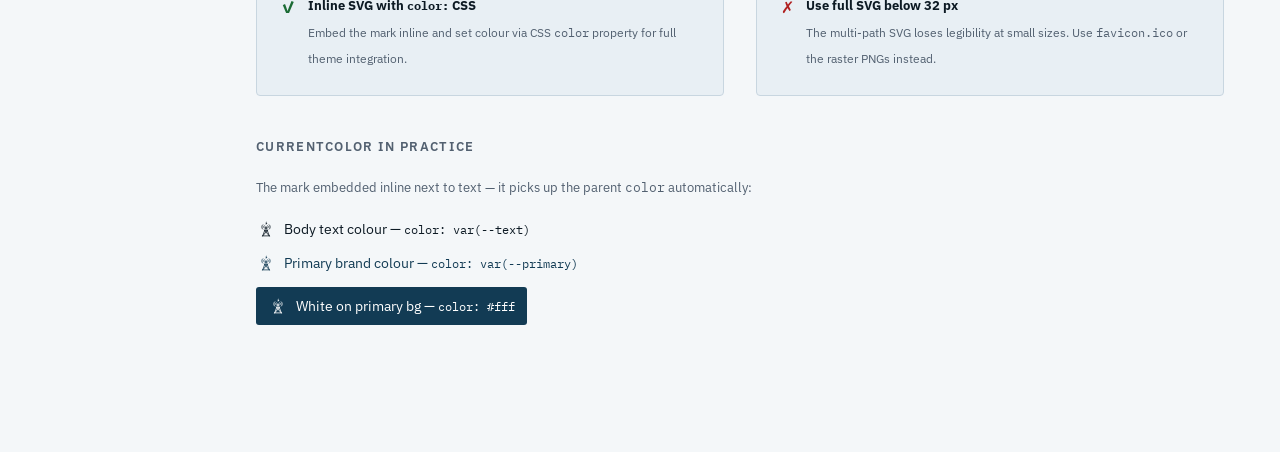
==== commit 68676db9: "feat(logo): finalize mark geometry (wider tower, wider waves, stroke 5) across all assets Propagate " ====
--- a/index.html
+++ b/index.html
@@ -51,18 +51,18 @@
   <!-- Mark (128x128 viewBox) centered in 200-wide canvas, scaled to 96px wide -->
   <!-- scale = 96/128 = 0.75, centered: x_offset = (200 - 96) / 2 = 52 -->
   <g transform="translate(52, 10) scale(0.75)">
-    <g fill="none" stroke="currentColor" stroke-width="6"
+    <g fill="none" stroke="currentColor" stroke-width="5"
        stroke-linecap="round" stroke-linejoin="round">
-      <path d="M58 44 a10 10 0 0 0 0 14"/>
-      <path d="M50 38 a16 16 0 0 0 0 26"/>
-      <path d="M70 44 a10 10 0 0 1 0 14"/>
-      <path d="M78 38 a16 16 0 0 1 0 26"/>
-      <path d="M64 52 L51 108"/>
-      <path d="M64 52 L77 108"/>
-      <path d="M49 108 L79 108"/>
-      <path d="M58.9 74 L69.1 74"/>
-      <path d="M58.9 74 L77 108"/>
-      <path d="M69.1 74 L51 108"/>
+      <path d="M52 43 a11 11 0 0 0 0 15"/>
+      <path d="M43 37 a18 18 0 0 0 0 28"/>
+      <path d="M76 43 a11 11 0 0 1 0 15"/>
+      <path d="M85 37 a18 18 0 0 1 0 28"/>
+      <path d="M64 52 L43 108"/>
+      <path d="M64 52 L85 108"/>
+      <path d="M41 108 L87 108"/>
+      <path d="M55.8 74 L72.2 74"/>
+      <path d="M55.8 74 L85 108"/>
+      <path d="M72.2 74 L43 108"/>
     </g>
     <circle cx="64" cy="51" r="3.8" fill="currentColor"/>
     <path d="M67 14 L60 28 L65 28 L61 40 L73 26 L67 26 Z" fill="currentColor"/>
@@ -92,18 +92,18 @@
   <!-- Mark (128x128 viewBox) centered in 200-wide canvas, scaled to 96px wide -->
   <!-- scale = 96/128 = 0.75, centered: x_offset = (200 - 96) / 2 = 52 -->
   <g transform="translate(52, 10) scale(0.75)">
-    <g fill="none" stroke="currentColor" stroke-width="6"
+    <g fill="none" stroke="currentColor" stroke-width="5"
        stroke-linecap="round" stroke-linejoin="round">
-      <path d="M58 44 a10 10 0 0 0 0 14"/>
-      <path d="M50 38 a16 16 0 0 0 0 26"/>
-      <path d="M70 44 a10 10 0 0 1 0 14"/>
-      <path d="M78 38 a16 16 0 0 1 0 26"/>
-      <path d="M64 52 L51 108"/>
-      <path d="M64 52 L77 108"/>
-      <path d="M49 108 L79 108"/>
-      <path d="M58.9 74 L69.1 74"/>
-      <path d="M58.9 74 L77 108"/>
-      <path d="M69.1 74 L51 108"/>
+      <path d="M52 43 a11 11 0 0 0 0 15"/>
+      <path d="M43 37 a18 18 0 0 0 0 28"/>
+      <path d="M76 43 a11 11 0 0 1 0 15"/>
+      <path d="M85 37 a18 18 0 0 1 0 28"/>
+      <path d="M64 52 L43 108"/>
+      <path d="M64 52 L85 108"/>
+      <path d="M41 108 L87 108"/>
+      <path d="M55.8 74 L72.2 74"/>
+      <path d="M55.8 74 L85 108"/>
+      <path d="M72.2 74 L43 108"/>
     </g>
     <circle cx="64" cy="51" r="3.8" fill="currentColor"/>
     <path d="M67 14 L60 28 L65 28 L61 40 L73 26 L67 26 Z" fill="currentColor"/>
@@ -146,18 +146,18 @@
   <!-- scale = 96/128 = 0.75, mark placed at left with small margin: x_offset=0 -->
   <!-- mark rendered width = 128 * 0.75 = 96px -->
   <g transform="translate(0, 0) scale(0.75)">
-    <g fill="none" stroke="currentColor" stroke-width="6"
+    <g fill="none" stroke="currentColor" stroke-width="5"
        stroke-linecap="round" stroke-linejoin="round">
-      <path d="M58 44 a10 10 0 0 0 0 14"/>
-      <path d="M50 38 a16 16 0 0 0 0 26"/>
-      <path d="M70 44 a10 10 0 0 1 0 14"/>
-      <path d="M78 38 a16 16 0 0 1 0 26"/>
-      <path d="M64 52 L51 108"/>
-      <path d="M64 52 L77 108"/>
-      <path d="M49 108 L79 108"/>
-      <path d="M58.9 74 L69.1 74"/>
-      <path d="M58.9 74 L77 108"/>
-      <path d="M69.1 74 L51 108"/>
+      <path d="M52 43 a11 11 0 0 0 0 15"/>
+      <path d="M43 37 a18 18 0 0 0 0 28"/>
+      <path d="M76 43 a11 11 0 0 1 0 15"/>
+      <path d="M85 37 a18 18 0 0 1 0 28"/>
+      <path d="M64 52 L43 108"/>
+      <path d="M64 52 L85 108"/>
+      <path d="M41 108 L87 108"/>
+      <path d="M55.8 74 L72.2 74"/>
+      <path d="M55.8 74 L85 108"/>
+      <path d="M72.2 74 L43 108"/>
     </g>
     <circle cx="64" cy="51" r="3.8" fill="currentColor"/>
     <path d="M67 14 L60 28 L65 28 L61 40 L73 26 L67 26 Z" fill="currentColor"/>
@@ -189,18 +189,18 @@
   <!-- scale = 96/128 = 0.75, mark placed at left with small margin: x_offset=0 -->
   <!-- mark rendered width = 128 * 0.75 = 96px -->
   <g transform="translate(0, 0) scale(0.75)">
-    <g fill="none" stroke="currentColor" stroke-width="6"
+    <g fill="none" stroke="currentColor" stroke-width="5"
        stroke-linecap="round" stroke-linejoin="round">
-      <path d="M58 44 a10 10 0 0 0 0 14"/>
-      <path d="M50 38 a16 16 0 0 0 0 26"/>
-      <path d="M70 44 a10 10 0 0 1 0 14"/>
-      <path d="M78 38 a16 16 0 0 1 0 26"/>
-      <path d="M64 52 L51 108"/>
-      <path d="M64 52 L77 108"/>
-      <path d="M49 108 L79 108"/>
-      <path d="M58.9 74 L69.1 74"/>
-      <path d="M58.9 74 L77 108"/>
-      <path d="M69.1 74 L51 108"/>
+      <path d="M52 43 a11 11 0 0 0 0 15"/>
+      <path d="M43 37 a18 18 0 0 0 0 28"/>
+      <path d="M76 43 a11 11 0 0 1 0 15"/>
+      <path d="M85 37 a18 18 0 0 1 0 28"/>
+      <path d="M64 52 L43 108"/>
+      <path d="M64 52 L85 108"/>
+      <path d="M41 108 L87 108"/>
+      <path d="M55.8 74 L72.2 74"/>
+      <path d="M55.8 74 L85 108"/>
+      <path d="M72.2 74 L43 108"/>
     </g>
     <circle cx="64" cy="51" r="3.8" fill="currentColor"/>
     <path d="M67 14 L60 28 L65 28 L61 40 L73 26 L67 26 Z" fill="currentColor"/>
@@ -251,30 +251,30 @@
         <div class="swatch-col">
           <div class="swatch-light mark">
             <svg xmlns="http://www.w3.org/2000/svg" viewBox="0 0 128 128" role="img" aria-label="OE5XRX">
-  <g fill="none" stroke="currentColor" stroke-width="6"
+  <g fill="none" stroke="currentColor" stroke-width="5"
      stroke-linecap="round" stroke-linejoin="round">
     <!-- Wellen: klein, im oberen Drittel um den Apex (x=64, y=51), zwei klar getrennte Bögen je Seite -->
     <!-- innerer Bogen links: von y=44 bis y=58 (dy=14), rx=10 -->
-    <path d="M58 44 a10 10 0 0 0 0 14"/>
+    <path d="M52 43 a11 11 0 0 0 0 15"/>
     <!-- äußerer Bogen links: von y=38 bis y=64 (dy=26), rx=16 -->
-    <path d="M50 38 a16 16 0 0 0 0 26"/>
+    <path d="M43 37 a18 18 0 0 0 0 28"/>
     <!-- innerer Bogen rechts -->
-    <path d="M70 44 a10 10 0 0 1 0 14"/>
+    <path d="M76 43 a11 11 0 0 1 0 15"/>
     <!-- äußerer Bogen rechts -->
-    <path d="M78 38 a16 16 0 0 1 0 26"/>
+    <path d="M85 37 a18 18 0 0 1 0 28"/>
     <!-- Mast-Beine: schlankes, hohes Dreieck (64,52) → (51,108) / (77,108) -->
-    <path d="M64 52 L51 108"/>
-    <path d="M64 52 L77 108"/>
+    <path d="M64 52 L43 108"/>
+    <path d="M64 52 L85 108"/>
     <!-- Basis waagrecht -->
-    <path d="M49 108 L79 108"/>
+    <path d="M41 108 L87 108"/>
     <!-- obere Querstrebe (auf den Beinen bei y=74):
          Beinsteigung: dx/dy = 13/56
          Links: 64 - 13*(74-52)/56 = 64 - 5.11 = 58.89
          Rechts: 64 + 5.11 = 69.11 -->
-    <path d="M58.9 74 L69.1 74"/>
+    <path d="M55.8 74 L72.2 74"/>
     <!-- X-Kreuzverstrebung: von Querstrebe zur gegenüberliegenden Basis -->
-    <path d="M58.9 74 L77 108"/>
-    <path d="M69.1 74 L51 108"/>
+    <path d="M55.8 74 L85 108"/>
+    <path d="M72.2 74 L43 108"/>
   </g>
   <!-- Apex-Knoten: klar an der Mastspitze -->
   <circle cx="64" cy="51" r="3.8" fill="currentColor"/>
@@ -287,30 +287,30 @@
         <div class="swatch-col">
           <div class="swatch-dark mark">
             <svg xmlns="http://www.w3.org/2000/svg" viewBox="0 0 128 128" role="img" aria-label="OE5XRX">
-  <g fill="none" stroke="currentColor" stroke-width="6"
+  <g fill="none" stroke="currentColor" stroke-width="5"
      stroke-linecap="round" stroke-linejoin="round">
     <!-- Wellen: klein, im oberen Drittel um den Apex (x=64, y=51), zwei klar getrennte Bögen je Seite -->
     <!-- innerer Bogen links: von y=44 bis y=58 (dy=14), rx=10 -->
-    <path d="M58 44 a10 10 0 0 0 0 14"/>
+    <path d="M52 43 a11 11 0 0 0 0 15"/>
     <!-- äußerer Bogen links: von y=38 bis y=64 (dy=26), rx=16 -->
-    <path d="M50 38 a16 16 0 0 0 0 26"/>
+    <path d="M43 37 a18 18 0 0 0 0 28"/>
     <!-- innerer Bogen rechts -->
-    <path d="M70 44 a10 10 0 0 1 0 14"/>
+    <path d="M76 43 a11 11 0 0 1 0 15"/>
     <!-- äußerer Bogen rechts -->
-    <path d="M78 38 a16 16 0 0 1 0 26"/>
+    <path d="M85 37 a18 18 0 0 1 0 28"/>
     <!-- Mast-Beine: schlankes, hohes Dreieck (64,52) → (51,108) / (77,108) -->
-    <path d="M64 52 L51 108"/>
-    <path d="M64 52 L77 108"/>
+    <path d="M64 52 L43 108"/>
+    <path d="M64 52 L85 108"/>
     <!-- Basis waagrecht -->
-    <path d="M49 108 L79 108"/>
+    <path d="M41 108 L87 108"/>
     <!-- obere Querstrebe (auf den Beinen bei y=74):
          Beinsteigung: dx/dy = 13/56
          Links: 64 - 13*(74-52)/56 = 64 - 5.11 = 58.89
          Rechts: 64 + 5.11 = 69.11 -->
-    <path d="M58.9 74 L69.1 74"/>
+    <path d="M55.8 74 L72.2 74"/>
     <!-- X-Kreuzverstrebung: von Querstrebe zur gegenüberliegenden Basis -->
-    <path d="M58.9 74 L77 108"/>
-    <path d="M69.1 74 L51 108"/>
+    <path d="M55.8 74 L85 108"/>
+    <path d="M72.2 74 L43 108"/>
   </g>
   <!-- Apex-Knoten: klar an der Mastspitze -->
   <circle cx="64" cy="51" r="3.8" fill="currentColor"/>
@@ -387,18 +387,18 @@
   <!-- Mark (128x128 viewBox) centered in 200-wide canvas, scaled to 96px wide -->
   <!-- scale = 96/128 = 0.75, centered: x_offset = (200 - 96) / 2 = 52 -->
   <g transform="translate(52, 10) scale(0.75)">
-    <g fill="none" stroke="currentColor" stroke-width="6"
+    <g fill="none" stroke="currentColor" stroke-width="5"
        stroke-linecap="round" stroke-linejoin="round">
-      <path d="M58 44 a10 10 0 0 0 0 14"/>
-      <path d="M50 38 a16 16 0 0 0 0 26"/>
-      <path d="M70 44 a10 10 0 0 1 0 14"/>
-      <path d="M78 38 a16 16 0 0 1 0 26"/>
-      <path d="M64 52 L51 108"/>
-      <path d="M64 52 L77 108"/>
-      <path d="M49 108 L79 108"/>
-      <path d="M58.9 74 L69.1 74"/>
-      <path d="M58.9 74 L77 108"/>
-      <path d="M69.1 74 L51 108"/>
+      <path d="M52 43 a11 11 0 0 0 0 15"/>
+      <path d="M43 37 a18 18 0 0 0 0 28"/>
+      <path d="M76 43 a11 11 0 0 1 0 15"/>
+      <path d="M85 37 a18 18 0 0 1 0 28"/>
+      <path d="M64 52 L43 108"/>
+      <path d="M64 52 L85 108"/>
+      <path d="M41 108 L87 108"/>
+      <path d="M55.8 74 L72.2 74"/>
+      <path d="M55.8 74 L85 108"/>
+      <path d="M72.2 74 L43 108"/>
     </g>
     <circle cx="64" cy="51" r="3.8" fill="currentColor"/>
     <path d="M67 14 L60 28 L65 28 L61 40 L73 26 L67 26 Z" fill="currentColor"/>
@@ -565,12 +565,12 @@
       <div style="background:var(--surface);border:1px solid var(--border);border-radius:4px;padding:1rem;max-width:480px;">
         <div style="display:flex;align-items:center;gap:0.6rem;margin-bottom:0.5rem;">
           <svg style="width:20px;height:20px;color:var(--primary);flex-shrink:0" xmlns="http://www.w3.org/2000/svg" viewBox="0 0 128 128" aria-hidden="true">
-            <g fill="none" stroke="currentColor" stroke-width="6" stroke-linecap="round" stroke-linejoin="round">
-              <path d="M58 44 a10 10 0 0 0 0 14"/><path d="M50 38 a16 16 0 0 0 0 26"/>
-              <path d="M70 44 a10 10 0 0 1 0 14"/><path d="M78 38 a16 16 0 0 1 0 26"/>
-              <path d="M64 52 L51 108"/><path d="M64 52 L77 108"/>
-              <path d="M49 108 L79 108"/><path d="M58.9 74 L69.1 74"/>
-              <path d="M58.9 74 L77 108"/><path d="M69.1 74 L51 108"/>
+            <g fill="none" stroke="currentColor" stroke-width="5" stroke-linecap="round" stroke-linejoin="round">
+              <path d="M52 43 a11 11 0 0 0 0 15"/><path d="M43 37 a18 18 0 0 0 0 28"/>
+              <path d="M76 43 a11 11 0 0 1 0 15"/><path d="M85 37 a18 18 0 0 1 0 28"/>
+              <path d="M64 52 L43 108"/><path d="M64 52 L85 108"/>
+              <path d="M41 108 L87 108"/><path d="M55.8 74 L72.2 74"/>
+              <path d="M55.8 74 L85 108"/><path d="M72.2 74 L43 108"/>
             </g>
             <circle cx="64" cy="51" r="3.8" fill="currentColor"/>
             <path d="M67 14 L60 28 L65 28 L61 40 L73 26 L67 26 Z" fill="currentColor"/>
@@ -797,12 +797,12 @@
       <div style="display:flex;flex-direction:column;gap:0.75rem;">
         <div style="display:flex;align-items:center;gap:0.5rem;color:var(--text);">
           <svg style="width:20px;height:20px;flex-shrink:0;" xmlns="http://www.w3.org/2000/svg" viewBox="0 0 128 128" aria-hidden="true">
-            <g fill="none" stroke="currentColor" stroke-width="6" stroke-linecap="round" stroke-linejoin="round">
-              <path d="M58 44 a10 10 0 0 0 0 14"/><path d="M50 38 a16 16 0 0 0 0 26"/>
-              <path d="M70 44 a10 10 0 0 1 0 14"/><path d="M78 38 a16 16 0 0 1 0 26"/>
-              <path d="M64 52 L51 108"/><path d="M64 52 L77 108"/>
-              <path d="M49 108 L79 108"/><path d="M58.9 74 L69.1 74"/>
-              <path d="M58.9 74 L77 108"/><path d="M69.1 74 L51 108"/>
+            <g fill="none" stroke="currentColor" stroke-width="5" stroke-linecap="round" stroke-linejoin="round">
+              <path d="M52 43 a11 11 0 0 0 0 15"/><path d="M43 37 a18 18 0 0 0 0 28"/>
+              <path d="M76 43 a11 11 0 0 1 0 15"/><path d="M85 37 a18 18 0 0 1 0 28"/>
+              <path d="M64 52 L43 108"/><path d="M64 52 L85 108"/>
+              <path d="M41 108 L87 108"/><path d="M55.8 74 L72.2 74"/>
+              <path d="M55.8 74 L85 108"/><path d="M72.2 74 L43 108"/>
             </g>
             <circle cx="64" cy="51" r="3.8" fill="currentColor"/>
             <path d="M67 14 L60 28 L65 28 L61 40 L73 26 L67 26 Z" fill="currentColor"/>
@@ -811,12 +811,12 @@
         </div>
         <div style="display:flex;align-items:center;gap:0.5rem;color:var(--primary);">
           <svg style="width:20px;height:20px;flex-shrink:0;" xmlns="http://www.w3.org/2000/svg" viewBox="0 0 128 128" aria-hidden="true">
-            <g fill="none" stroke="currentColor" stroke-width="6" stroke-linecap="round" stroke-linejoin="round">
-              <path d="M58 44 a10 10 0 0 0 0 14"/><path d="M50 38 a16 16 0 0 0 0 26"/>
-              <path d="M70 44 a10 10 0 0 1 0 14"/><path d="M78 38 a16 16 0 0 1 0 26"/>
-              <path d="M64 52 L51 108"/><path d="M64 52 L77 108"/>
-              <path d="M49 108 L79 108"/><path d="M58.9 74 L69.1 74"/>
-              <path d="M58.9 74 L77 108"/><path d="M69.1 74 L51 108"/>
+            <g fill="none" stroke="currentColor" stroke-width="5" stroke-linecap="round" stroke-linejoin="round">
+              <path d="M52 43 a11 11 0 0 0 0 15"/><path d="M43 37 a18 18 0 0 0 0 28"/>
+              <path d="M76 43 a11 11 0 0 1 0 15"/><path d="M85 37 a18 18 0 0 1 0 28"/>
+              <path d="M64 52 L43 108"/><path d="M64 52 L85 108"/>
+              <path d="M41 108 L87 108"/><path d="M55.8 74 L72.2 74"/>
+              <path d="M55.8 74 L85 108"/><path d="M72.2 74 L43 108"/>
             </g>
             <circle cx="64" cy="51" r="3.8" fill="currentColor"/>
             <path d="M67 14 L60 28 L65 28 L61 40 L73 26 L67 26 Z" fill="currentColor"/>
@@ -825,12 +825,12 @@
         </div>
         <div style="display:flex;align-items:center;gap:0.5rem;background:var(--primary);padding:0.5rem 0.75rem;border-radius:3px;color:#fff;width:fit-content;">
           <svg style="width:20px;height:20px;flex-shrink:0;" xmlns="http://www.w3.org/2000/svg" viewBox="0 0 128 128" aria-hidden="true">
-            <g fill="none" stroke="currentColor" stroke-width="6" stroke-linecap="round" stroke-linejoin="round">
-              <path d="M58 44 a10 10 0 0 0 0 14"/><path d="M50 38 a16 16 0 0 0 0 26"/>
-              <path d="M70 44 a10 10 0 0 1 0 14"/><path d="M78 38 a16 16 0 0 1 0 26"/>
-              <path d="M64 52 L51 108"/><path d="M64 52 L77 108"/>
-              <path d="M49 108 L79 108"/><path d="M58.9 74 L69.1 74"/>
-              <path d="M58.9 74 L77 108"/><path d="M69.1 74 L51 108"/>
+            <g fill="none" stroke="currentColor" stroke-width="5" stroke-linecap="round" stroke-linejoin="round">
+              <path d="M52 43 a11 11 0 0 0 0 15"/><path d="M43 37 a18 18 0 0 0 0 28"/>
+              <path d="M76 43 a11 11 0 0 1 0 15"/><path d="M85 37 a18 18 0 0 1 0 28"/>
+              <path d="M64 52 L43 108"/><path d="M64 52 L85 108"/>
+              <path d="M41 108 L87 108"/><path d="M55.8 74 L72.2 74"/>
+              <path d="M55.8 74 L85 108"/><path d="M72.2 74 L43 108"/>
             </g>
             <circle cx="64" cy="51" r="3.8" fill="currentColor"/>
             <path d="M67 14 L60 28 L65 28 L61 40 L73 26 L67 26 Z" fill="currentColor"/>
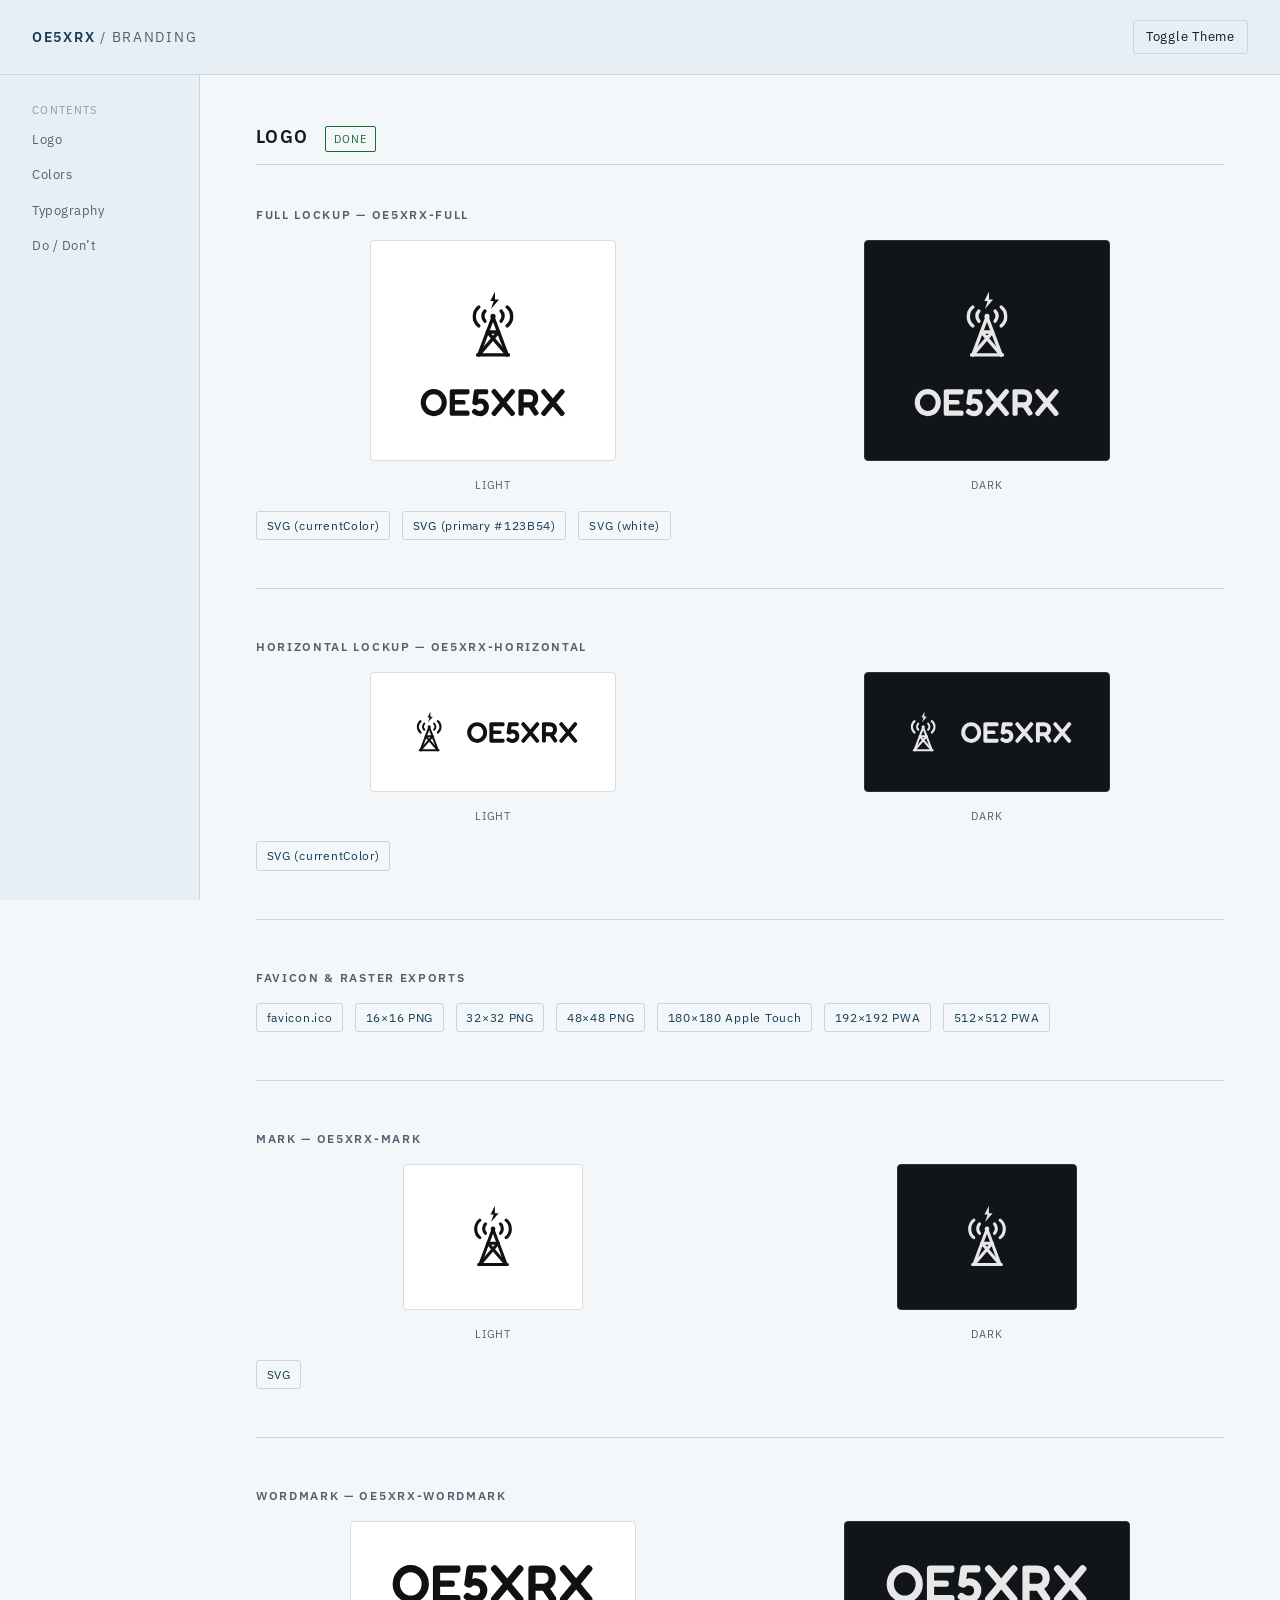
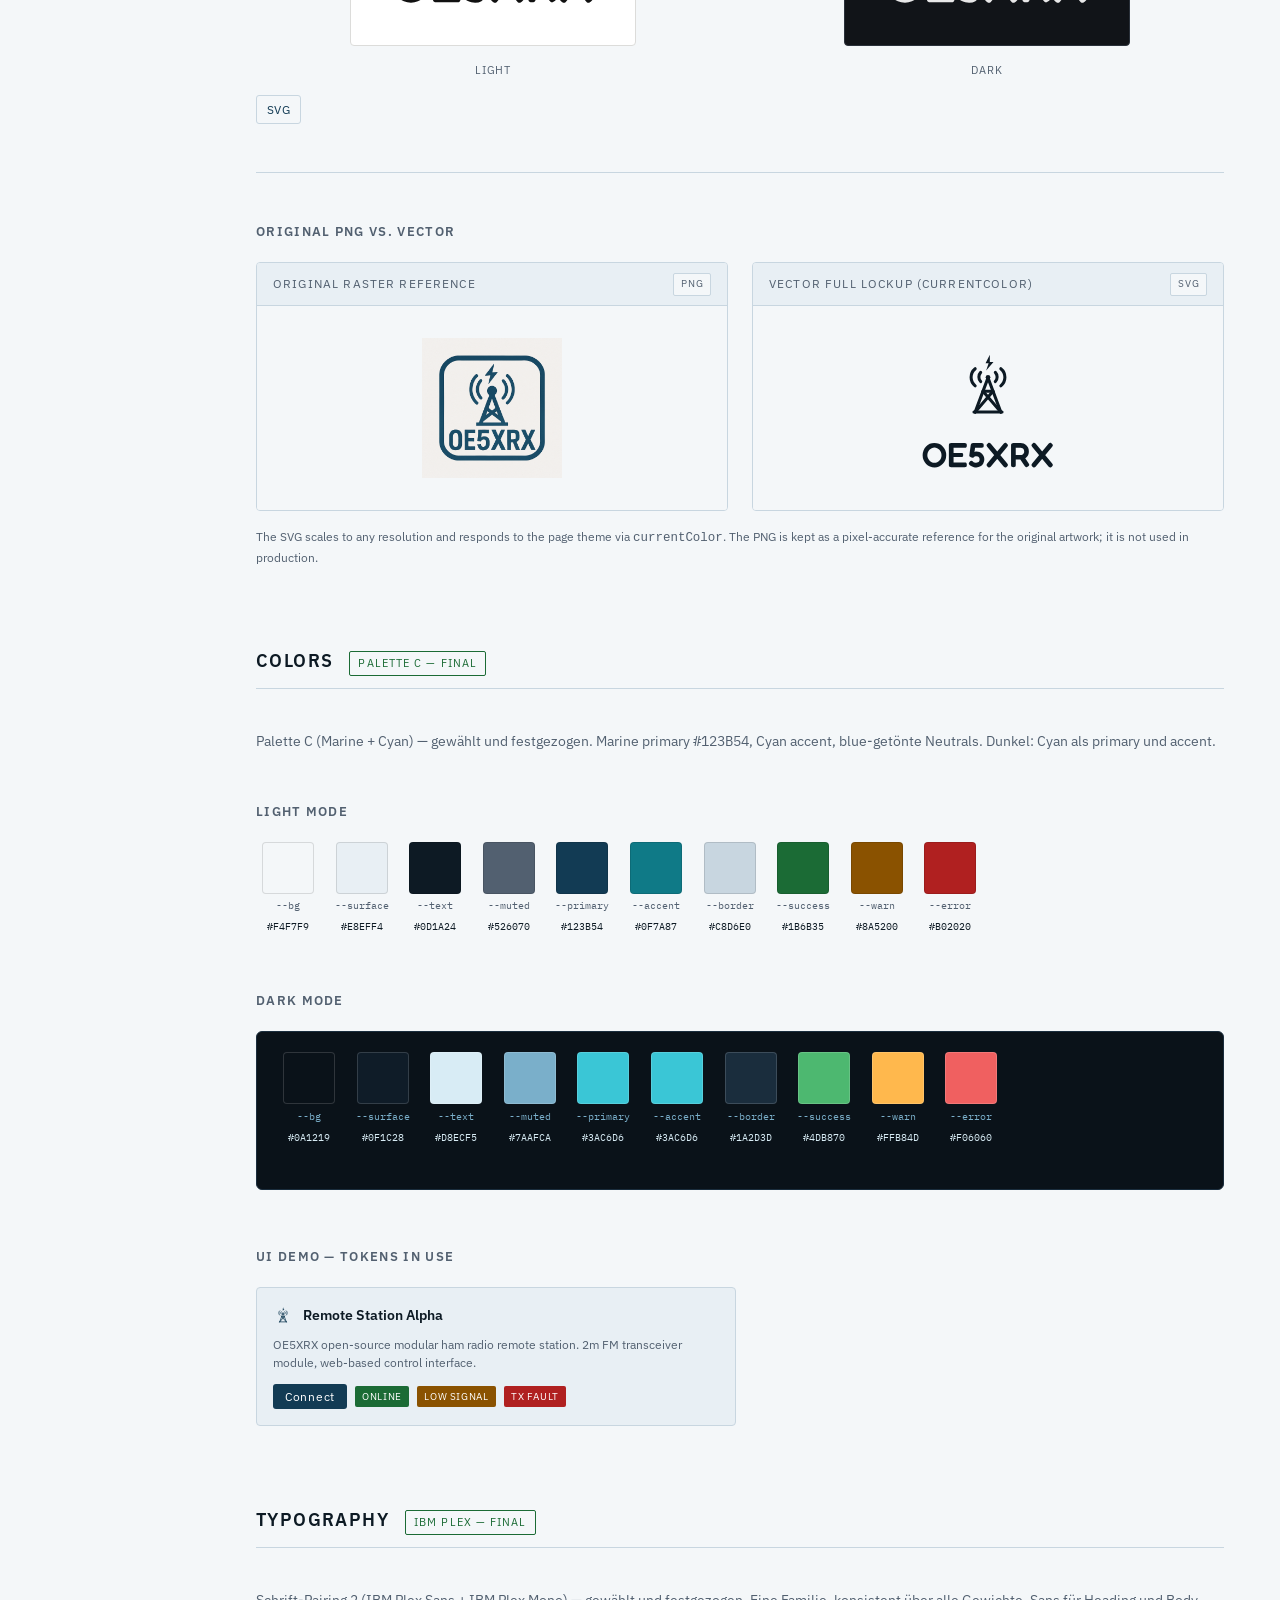
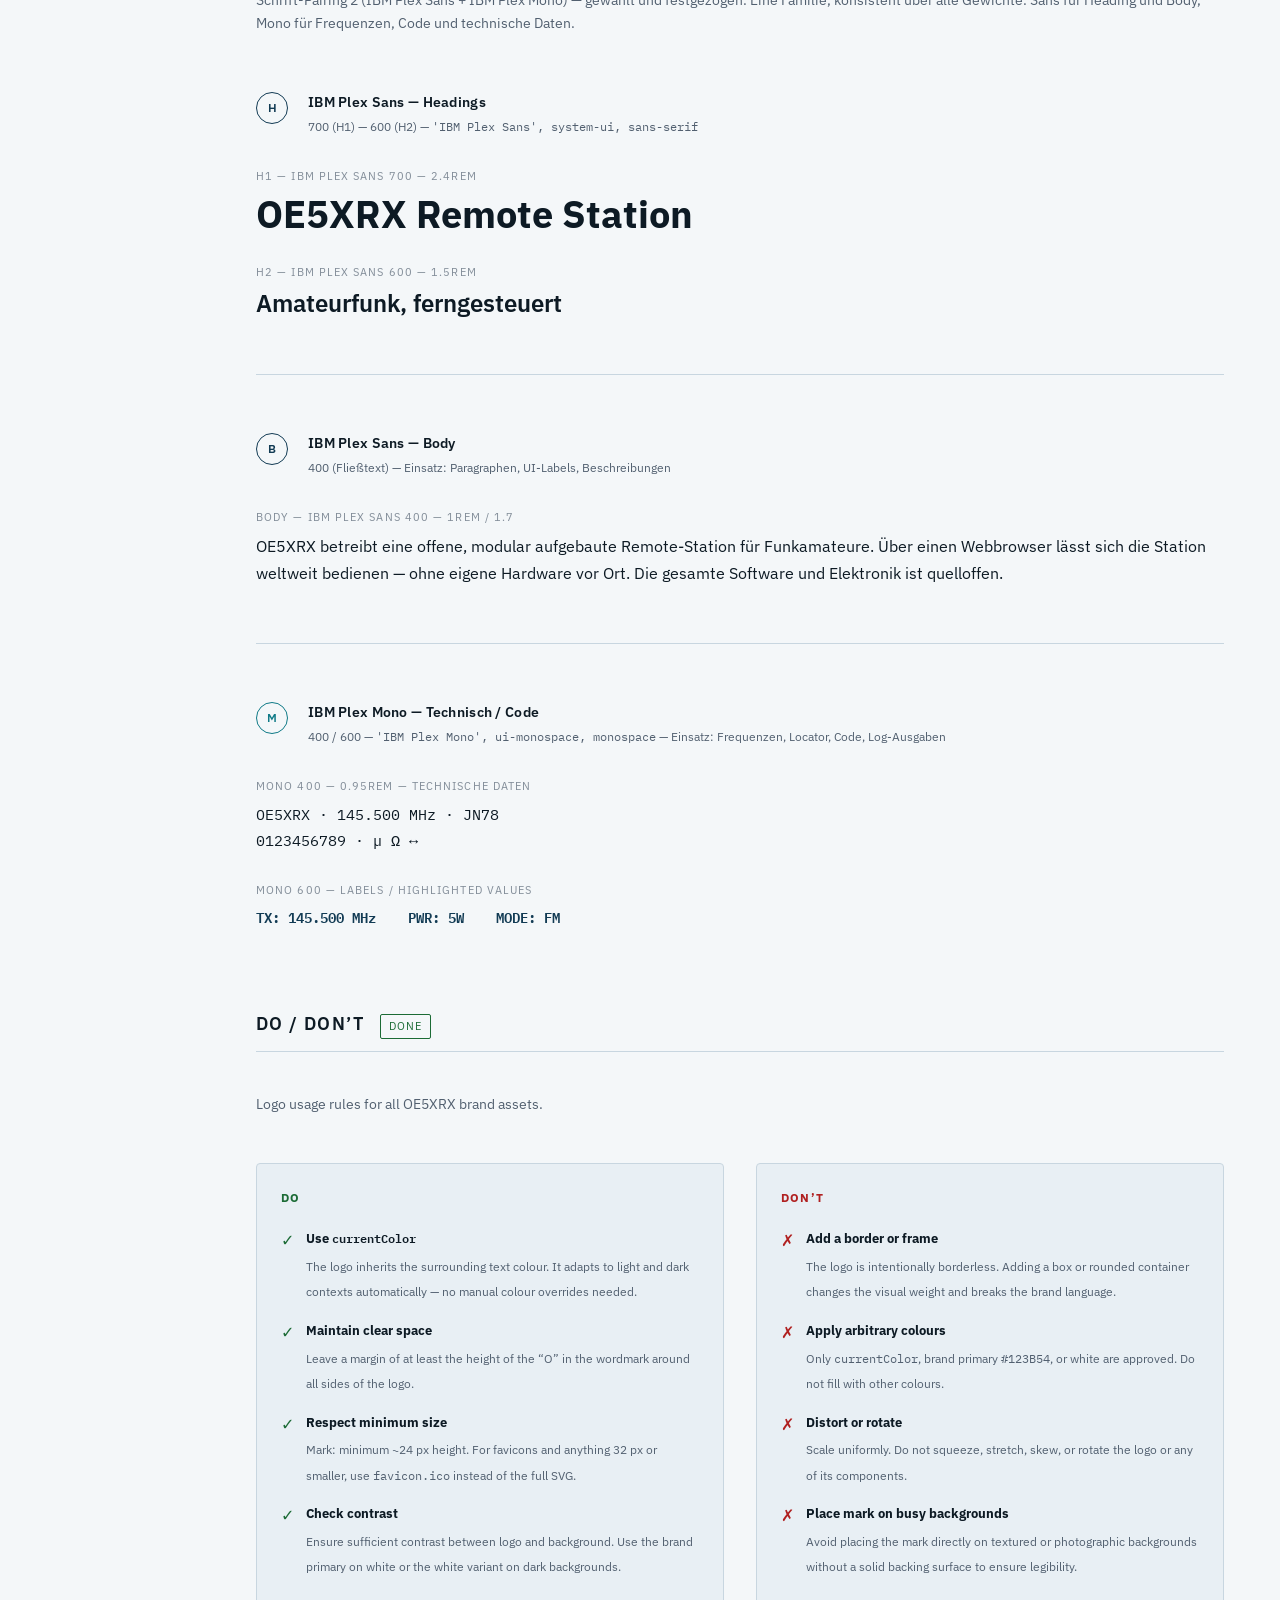
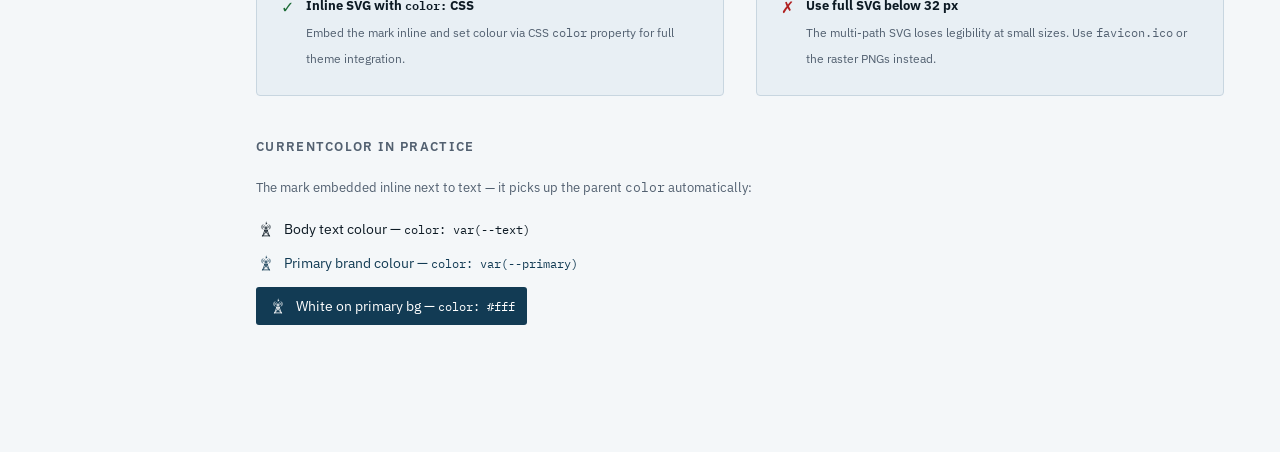
==== commit a1e0b85e: "chore(brand): pre-rollout polish — centralize fonts to type/fonts, self-host guideline fonts, dark c" ====
--- a/index.html
+++ b/index.html
@@ -7,7 +7,7 @@
   <link rel="stylesheet" href="type/fonts.css">
   <link rel="stylesheet" href="color/tokens.css">
   <link rel="stylesheet" href="site.css">
-  <link rel="icon" type="image/svg+xml" href="logo/favicon.svg">
+  <link rel="icon" type="image/svg+xml" href="logo/oe5xrx-mark.svg">
   <link rel="icon" type="image/x-icon" href="export/favicon.ico">
   <link rel="apple-touch-icon" sizes="180x180" href="export/apple-touch-icon-180.png">
   <link rel="manifest" href="manifest.webmanifest">
@@ -233,7 +233,6 @@
     <div class="logo-variant">
       <p class="logo-variant-name">Favicon &amp; Raster Exports</p>
       <div class="logo-downloads">
-        <a href="logo/favicon.svg" download>favicon.svg</a>
         <a href="export/favicon.ico" download>favicon.ico</a>
         <a href="export/favicon-16.png" download>16&times;16 PNG</a>
         <a href="export/favicon-32.png" download>32&times;32 PNG</a>
--- a/type/fonts.css
+++ b/type/fonts.css
@@ -1,4 +1,14 @@
-/* OE5XRX Branding — Typography: IBM Plex Sans + IBM Plex Mono (locked Task 9) */
+/* OE5XRX Branding — Typography: IBM Plex Sans + IBM Plex Mono (self-hosted, OFL).
+   Self-hosted (no external CDN request) — consistent with the Jekyll brand layer
+   and privacy-friendly (GDPR). WOFF2 live in ./fonts/ (canonical brand fonts). */
 
-/* IBM Plex Sans 400/600/700 (body + headings) + IBM Plex Mono 400/600 (code, frequencies, technical data) — single combined import */
-@import url('https://fonts.googleapis.com/css2?family=IBM+Plex+Sans:wght@400;600;700&family=IBM+Plex+Mono:wght@400;600&display=swap');
+@font-face { font-family: "IBM Plex Sans"; font-style: normal; font-weight: 400;
+  font-display: swap; src: url("fonts/IBMPlexSans-Regular.woff2") format("woff2"); }
+@font-face { font-family: "IBM Plex Sans"; font-style: normal; font-weight: 600;
+  font-display: swap; src: url("fonts/IBMPlexSans-SemiBold.woff2") format("woff2"); }
+@font-face { font-family: "IBM Plex Sans"; font-style: normal; font-weight: 700;
+  font-display: swap; src: url("fonts/IBMPlexSans-Bold.woff2") format("woff2"); }
+@font-face { font-family: "IBM Plex Mono"; font-style: normal; font-weight: 400;
+  font-display: swap; src: url("fonts/IBMPlexMono-Regular.woff2") format("woff2"); }
+@font-face { font-family: "IBM Plex Mono"; font-style: normal; font-weight: 600;
+  font-display: swap; src: url("fonts/IBMPlexMono-SemiBold.woff2") format("woff2"); }
